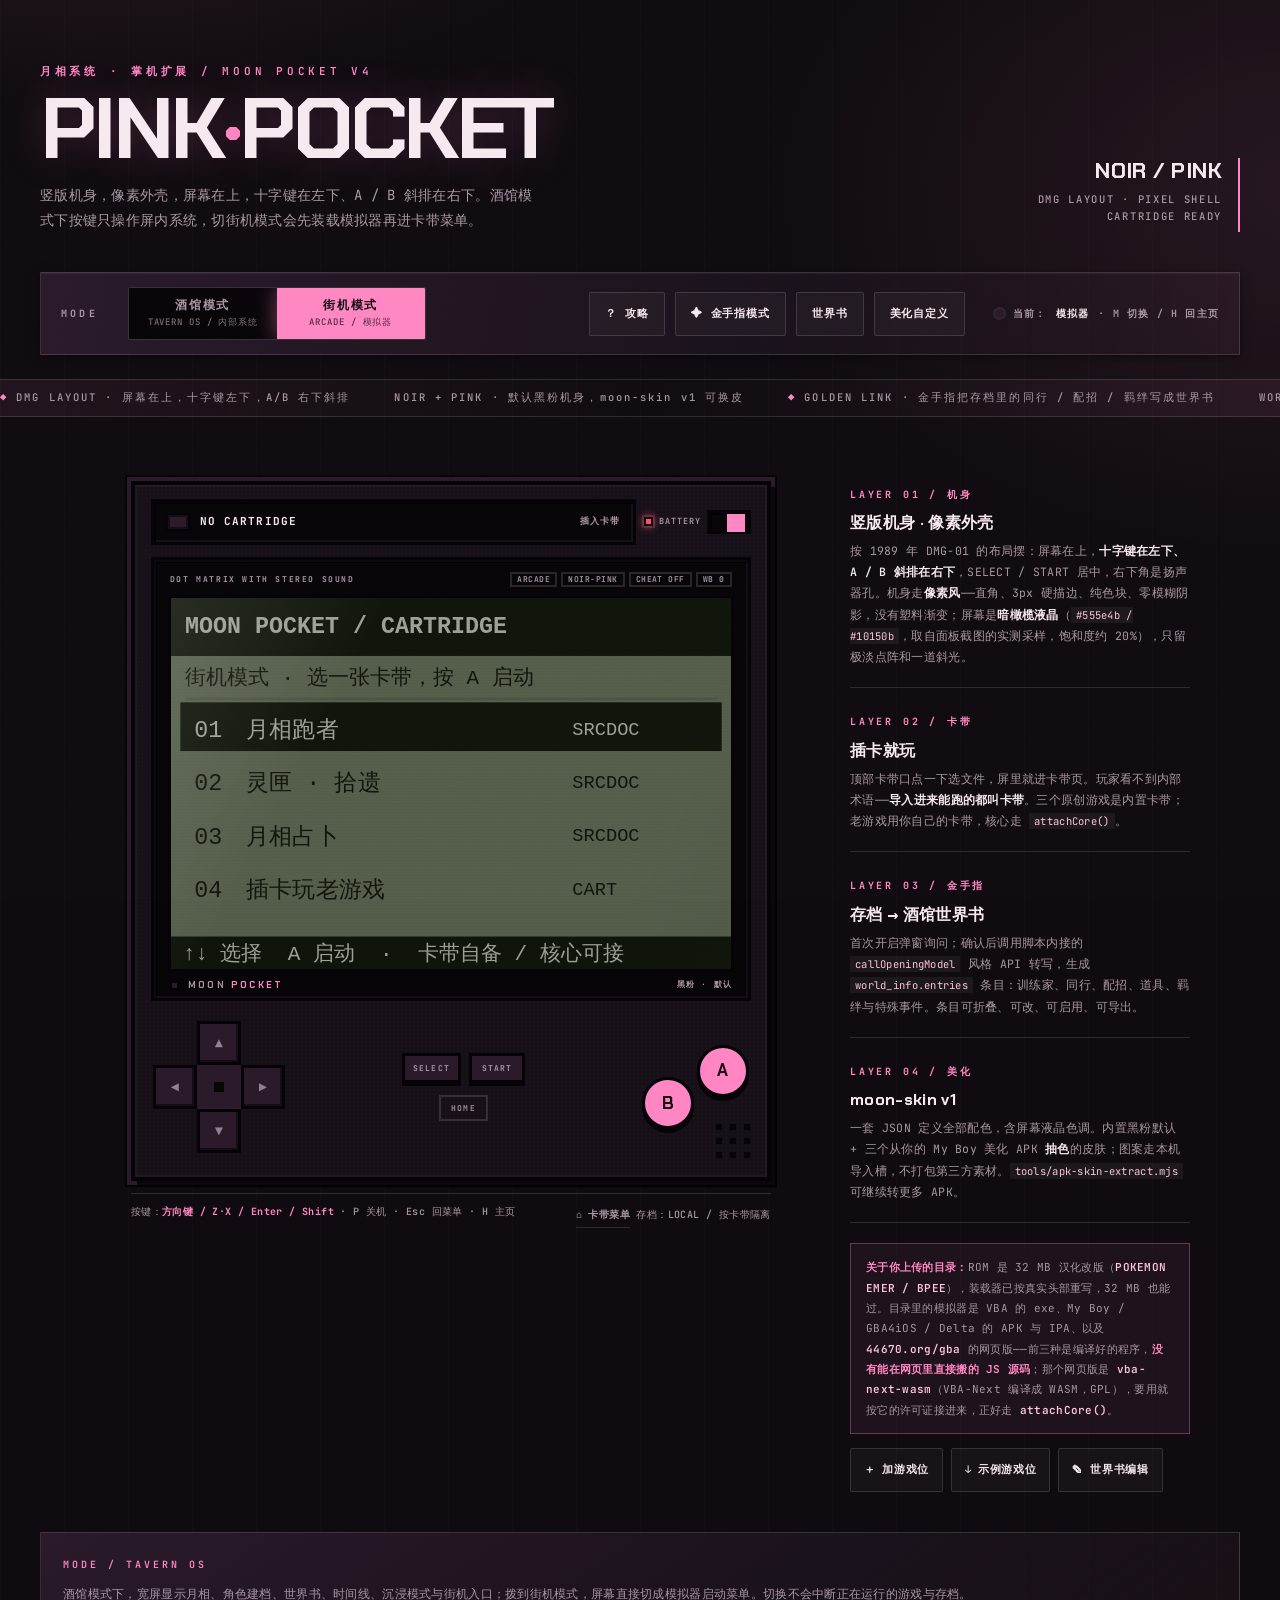
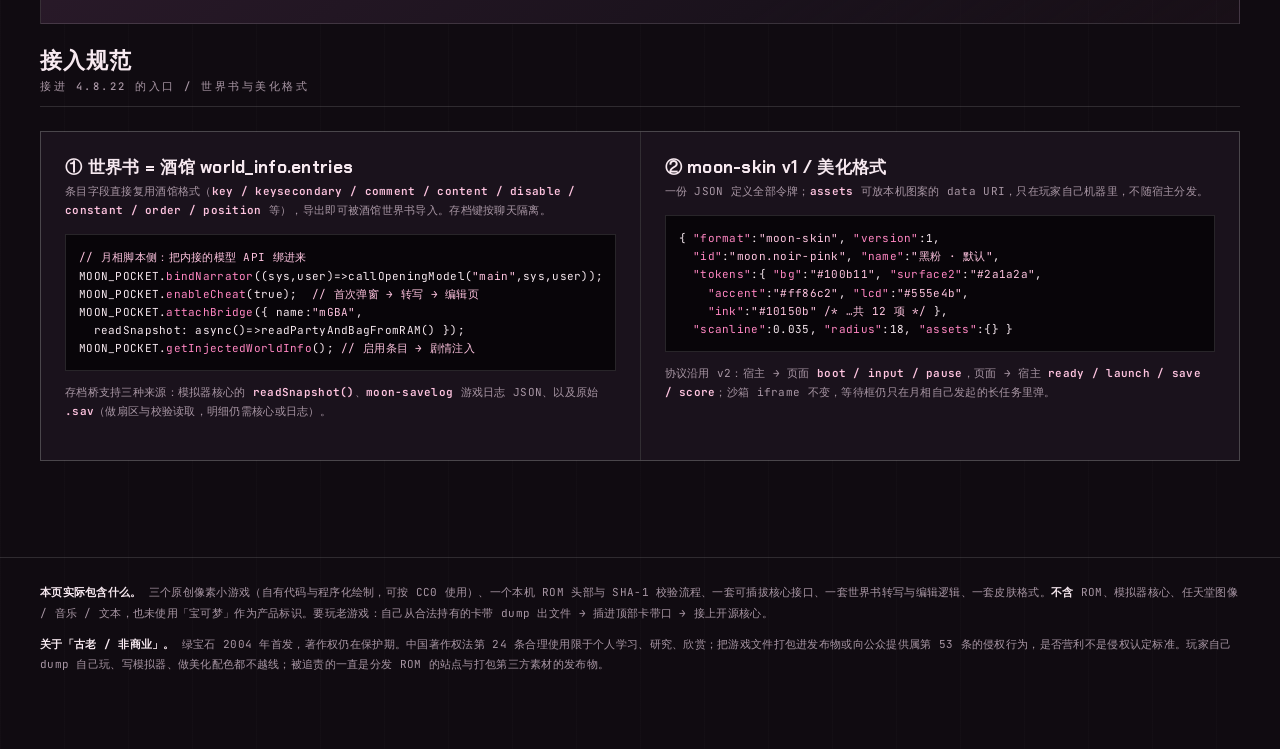
==== pocket/index.html @ 884ba3d0 "feat: v5.3.0 内置攻略——卡关急救手册 卡带机里加了一份能随手翻的攻略，玩家卡住时不用切出去搜。  - pocket/src/guide.js（新）：九段流程（八枚徽章 + 联盟）+ 两段" ====
<!doctype html>
<html lang="zh-CN">
<head>
<meta charset="utf-8">
<meta name="viewport" content="width=device-width, initial-scale=1">
<title>月相系统 · MOON POCKET / 黑粉掌机 v3</title>
<link rel="preconnect" href="https://fonts.googleapis.com">
<link rel="preconnect" href="https://fonts.gstatic.com" crossorigin>
<link href="https://fonts.googleapis.com/css2?family=Chakra+Petch:wght@500;600;700&family=JetBrains+Mono:wght@400;500;700&display=swap" rel="stylesheet">
<style>
/* ═══════════════════════════════════════════════════════════════════════
   MOON POCKET v3 · 设计令牌
   方向：复古未来 / 硬件拟物；近黑机身 + 梅紫 + 唯一粉色强调（60/30/10）
   屏内一律用真实清晰的中文实字，不再把 240px 像素画布放大当 UI
   所有颜色走 CSS 变量，皮肤引擎 applySkin() 直接覆盖这些变量
   ═══════════════════════════════════════════════════════════════════════ */
:root{
  --color-bg:#100b11; --color-surface:#1a121c; --color-surface-2:#2a1a2a;
  --color-edge:#080509; --color-text:#f7e9f0; --color-muted:#a896a4;
  --color-accent:#ff86c2; --color-accent-2:#ffc4e0;
  --color-line:rgba(255,255,255,.13);
  /* 屏幕 = 暗橄榄液晶（取自用户参考图 #555e4b / #14180f）：机身黑粉像素风，屏内用深橄榄强调 */
  --color-lcd:#555e4b; --color-lcd-ink:#10150b; --color-btn:#33202f;
  --scr-1:#4b5341; --scr-2:#1b2316; --scr-3:#10150b;
  --pad:132px; --btn-ab:52px; --btn-sys:56px;
  --font-display:"Chakra Petch","Bahnschrift","Microsoft YaHei UI",sans-serif;
  --font-mono:"JetBrains Mono","Consolas","Microsoft YaHei UI",monospace;
  --font-ui:"Microsoft YaHei UI","PingFang SC","Hiragino Sans GB","Noto Sans CJK SC",sans-serif;
  --step-0:12px; --step-1:14px; --step-2:17px; --step-3:22px;
  --step-4:30px; --step-5:44px; --step-6:68px;
  --space-1:4px; --space-2:8px; --space-3:16px; --space-4:24px;
  --space-5:40px; --space-6:64px; --space-7:96px;
  --radius-sm:3px; --radius-md:8px; --radius-lg:18px;
  --radius-device:18px;
  --shadow-1:0 2px 8px rgba(4,2,5,.5);
  --shadow-2:0 8px 28px rgba(4,2,5,.6);
  --shadow-3:0 24px 64px rgba(4,2,5,.72);
  --ease-out:cubic-bezier(0.16,1,0.3,1);
  --dur-fast:170ms; --dur-base:340ms; --dur-slow:680ms;
  --scanline:.035;
  --skin-wallpaper:none;
}
*,*::before,*::after{box-sizing:border-box}
[hidden]{display:none!important}
html{scroll-behavior:smooth}
body{
  margin:0;min-height:100vh;background:var(--color-bg);color:var(--color-text);
  font:400 var(--step-1)/1.75 var(--font-mono);letter-spacing:.02em;overflow-x:hidden;
  background-image:
    radial-gradient(70rem 44rem at 6% -14%,color-mix(in srgb,var(--color-accent) 16%,transparent),transparent 62%),
    radial-gradient(58rem 40rem at 102% 8%,color-mix(in srgb,var(--color-accent) 9%,transparent),transparent 58%),
    repeating-linear-gradient(90deg,rgba(255,255,255,.016) 0 1px,transparent 1px 64px);
}
body::after{
  content:"";position:fixed;inset:0;pointer-events:none;z-index:60;opacity:.05;
  background-image:url("data:image/svg+xml,%3Csvg xmlns='http://www.w3.org/2000/svg'%3E%3Cfilter id='n'%3E%3CfeTurbulence type='fractalNoise' baseFrequency='.82'/%3E%3C/filter%3E%3Crect width='100%25' height='100%25' filter='url(%23n)'/%3E%3C/svg%3E");
  mix-blend-mode:overlay;
}
button,input,textarea,select{font:inherit;color:inherit}
button{cursor:pointer}
button:focus-visible,a:focus-visible,input:focus-visible,textarea:focus-visible,summary:focus-visible{
  outline:2px solid var(--color-accent);outline-offset:3px}
::selection{background:var(--color-accent);color:var(--color-bg)}
code{font:600 11px/1.6 var(--font-mono);color:var(--color-accent-2)}
.reveal{opacity:0;transform:translateY(22px)}
.reveal.in{opacity:1;transform:none;transition:opacity var(--dur-base) var(--ease-out),transform var(--dur-base) var(--ease-out)}
.reveal[data-d="1"]{transition-delay:80ms}.reveal[data-d="2"]{transition-delay:160ms}
.reveal[data-d="3"]{transition-delay:240ms}.reveal[data-d="4"]{transition-delay:320ms}

/* ── 报头 ── */
.masthead{max-width:1520px;margin:0 auto;padding:var(--space-6) var(--space-5) 0;
  display:grid;grid-template-columns:minmax(0,1fr) 250px;gap:var(--space-4);align-items:end}
.eyebrow{font:600 11px/1.4 var(--font-mono);letter-spacing:.34em;color:var(--color-accent);text-transform:uppercase}
h1{margin:10px 0 0;font:700 clamp(48px,6.8vw,96px)/.92 var(--font-display);letter-spacing:-.045em;
  text-transform:uppercase;text-shadow:0 0 42px color-mix(in srgb,var(--color-accent) 22%,transparent)}
h1 em{font-style:normal;color:var(--color-accent)}
.subhead{margin:14px 0 0;max-width:62ch;color:var(--color-muted);font-size:var(--step-1)}
.mast-meta{text-align:right;padding:0 var(--space-3) 8px 0;border-right:2px solid var(--color-accent)}
.mast-meta b{display:block;font:700 var(--step-3)/1.2 var(--font-display);letter-spacing:.02em}
.mast-meta span{display:block;margin-top:6px;font:500 10.5px/1.6 var(--font-mono);letter-spacing:.16em;color:var(--color-muted)}

/* ── 模式条 ── */
.mode-bar{max-width:1520px;margin:var(--space-5) auto 0;padding:0 var(--space-5)}
.mode-inner{display:flex;align-items:center;gap:clamp(12px,2.4vw,30px);flex-wrap:wrap;padding:14px 20px;
  border:1px solid var(--color-line);
  background:linear-gradient(100deg,var(--color-surface-2),var(--color-surface) 58%,color-mix(in srgb,var(--color-accent) 5%,transparent));
  box-shadow:inset 0 1px 0 rgba(255,255,255,.055),var(--shadow-1)}
.mode-label{font:700 10px/1.3 var(--font-mono);letter-spacing:.32em;color:var(--color-muted)}
.mode-switch{position:relative;display:flex;border:1px solid rgba(255,255,255,.18);border-radius:2px;overflow:hidden;background:var(--color-edge)}
.mode-switch button{position:relative;z-index:2;min-width:148px;min-height:48px;padding:10px 18px;border:0;background:transparent;
  font:700 12px/1.3 var(--font-display);letter-spacing:.14em;color:var(--color-muted);transition:color var(--dur-base)}
.mode-switch button small{display:block;margin-top:3px;font:500 9px/1.3 var(--font-mono);letter-spacing:.1em;opacity:.72}
.mode-switch button[aria-pressed="true"]{color:var(--color-bg)}
.mode-thumb{position:absolute;z-index:1;top:0;bottom:0;left:0;width:50%;background:var(--color-accent);
  box-shadow:0 0 22px color-mix(in srgb,var(--color-accent) 45%,transparent);transition:transform var(--dur-base) var(--ease-out)}
body[data-mode="arcade"] .mode-thumb{transform:translateX(100%)}
.mode-tools{display:flex;gap:10px;align-items:center;flex-wrap:wrap;margin-left:auto}
.chip-btn{min-height:44px;padding:9px 15px;border:1px solid var(--color-line);border-radius:2px;
  background:rgba(255,255,255,.035);font:600 11px/1.3 var(--font-mono);letter-spacing:.08em;
  transition:background var(--dur-fast),border-color var(--dur-fast),transform var(--dur-fast)}
.chip-btn:hover{background:color-mix(in srgb,var(--color-accent) 14%,transparent);border-color:var(--color-accent);transform:translateY(-2px)}
.chip-btn.on{border-color:var(--color-accent);color:var(--color-accent);background:color-mix(in srgb,var(--color-accent) 12%,transparent)}
.mode-state{display:flex;align-items:center;gap:9px;font:600 10px/1.5 var(--font-mono);letter-spacing:.12em;color:var(--color-muted)}
.mode-state i{width:9px;height:9px;border-radius:50%;background:var(--color-surface-2);box-shadow:0 0 0 2px rgba(255,255,255,.08)}
body[data-cheat="on"] .mode-state i{background:var(--color-accent);box-shadow:0 0 9px var(--color-accent)}
.mode-state b{color:var(--color-text)}

.ticker{margin:var(--space-4) 0 0;transform:rotate(-.7deg);overflow:hidden;border-top:1px solid var(--color-line);border-bottom:1px solid var(--color-line);
  background:linear-gradient(90deg,color-mix(in srgb,var(--color-accent) 7%,transparent),transparent 50%,color-mix(in srgb,var(--color-accent) 7%,transparent))}
.ticker-track{display:flex;gap:44px;white-space:nowrap;padding:10px 0;width:max-content;animation:slide 38s linear infinite;
  font:500 10.5px/1.5 var(--font-mono);letter-spacing:.2em;color:var(--color-muted)}
.ticker-track i{font-style:normal;color:var(--color-accent)}
@keyframes slide{to{transform:translateX(-50%)}}

/* ── 舞台 ── */
.stage{max-width:1180px;margin:0 auto;padding:var(--space-6) var(--space-5) var(--space-5);
  display:grid;grid-template-columns:minmax(0,760px) minmax(280px,340px);justify-content:center;
  gap:clamp(24px,3vw,48px);align-items:start}
.section-head{display:flex;align-items:baseline;justify-content:space-between;gap:12px;margin-bottom:var(--space-4);
  border-bottom:1px solid var(--color-line);padding-bottom:12px}
.section-head h2{margin:0;font:700 var(--step-3)/1.2 var(--font-display);letter-spacing:.04em}
.section-head h2 small{display:block;margin-top:5px;font:500 10.5px/1.4 var(--font-mono);letter-spacing:.24em;color:var(--color-muted)}
.device-wrap{position:relative;min-width:0}
.rail{position:sticky;top:20px;min-width:0}
.rail-row{padding:0 0 20px;border-bottom:1px solid var(--color-line);margin-bottom:20px}
.rail-row:last-of-type{border-bottom:0}
.rail-row .idx{font:700 10px/1 var(--font-mono);letter-spacing:.28em;color:var(--color-accent)}
.rail-row h3{margin:8px 0 6px;font:700 16px/1.3 var(--font-display);letter-spacing:.02em}
.rail-row p{margin:0;font:400 11.5px/1.85 var(--font-mono);color:var(--color-muted)}
.rail-row p b{color:var(--color-text);font-weight:600}
.rail-row code{font:10.5px/1.6 var(--font-mono);color:var(--color-accent-2);background:rgba(255,255,255,.055);padding:1px 5px}
.rail-note{margin-top:6px;padding:13px 15px;border:1px solid color-mix(in srgb,var(--color-accent) 32%,transparent);
  background:color-mix(in srgb,var(--color-accent) 6%,transparent);font-size:11px;line-height:1.85;color:var(--color-muted)}
.rail-note b{color:var(--color-accent)}
.rail-tools{display:flex;gap:8px;flex-wrap:wrap;margin-top:14px}
.rail-tools button{min-height:44px;padding:10px 13px;border:1px solid var(--color-line);border-radius:2px;
  background:rgba(255,255,255,.035);font:600 10.5px/1.3 var(--font-mono);letter-spacing:.06em}
.rail-tools button:hover{border-color:var(--color-accent);color:var(--color-accent)}

/* ── 掌机：竖版机身 · 屏幕在上 · 十字键左下 · AB 右下（DMG-01 布局） ── */
.console{position:relative;width:100%;max-width:640px;margin:0 auto;padding:14px 16px 24px;
  border-radius:0;background-color:var(--color-surface);background-image:var(--skin-wallpaper);background-size:cover;
  border:4px solid #050308;
  box-shadow:6px 6px 0 rgba(0,0,0,.72),0 0 0 4px var(--color-surface-2),0 0 0 6px #050308,
    inset 0 0 0 2px rgba(255,255,255,.045)}
/* 像素点阵：4px 网格，只在机身空白处露出 */
.console::before{content:"";position:absolute;inset:0;pointer-events:none;opacity:.4;
  background-image:
    repeating-linear-gradient(0deg,rgba(0,0,0,.22) 0 2px,transparent 2px 4px),
    repeating-linear-gradient(90deg,rgba(0,0,0,.22) 0 2px,transparent 2px 4px)}

/* 顶部：卡带口 + 电源推钮 */
.cart-deck{position:relative;z-index:3;display:flex;align-items:center;gap:8px;margin:0 0 12px}
.cart-slot{display:flex;align-items:center;gap:10px;flex:1;min-width:0;min-height:46px;padding:8px 12px;
  border:3px solid #050308;border-radius:0;background:var(--color-edge);
  box-shadow:inset 2px 2px 0 rgba(0,0,0,.9),inset -2px -2px 0 rgba(255,255,255,.045);text-align:left}
.cart-slot:hover{outline:3px solid var(--color-accent);outline-offset:-3px}
.cart-notch{flex:none;width:24px;height:18px;border-radius:0;background:var(--color-surface-2);
  border:2px solid #050308;box-shadow:inset 0 0 0 2px rgba(0,0,0,.5)}
.cart-slot.loaded .cart-notch{background:var(--color-accent);box-shadow:none}
.cart-label{flex:1;min-width:0;font:700 11px/1.3 var(--font-mono);letter-spacing:.1em;color:var(--color-text);
  overflow:hidden;text-overflow:ellipsis;white-space:nowrap}
.cart-slot.loaded .cart-label{color:var(--color-accent)}
.cart-hint{flex:none;font:600 9px/1.3 var(--font-mono);letter-spacing:.14em;color:var(--color-muted)}
.deck-power{display:flex;align-items:center;gap:6px;flex:none;
  font:600 8.5px/1 var(--font-mono);letter-spacing:.12em;color:var(--color-muted)}
.slider{position:relative;flex:none;width:44px;height:24px;padding:0;border:3px solid #050308;border-radius:0;
  background:var(--color-edge);box-shadow:inset 2px 2px 0 rgba(0,0,0,.9)}
.slider i{position:absolute;top:1px;left:1px;width:18px;height:18px;border-radius:0;
  background:var(--color-surface-2);box-shadow:inset -2px -2px 0 rgba(0,0,0,.5);
  transition:transform 90ms steps(3,end),background 90ms steps(3,end)}
.console.is-on .slider i{transform:translateX(16px);background:var(--color-accent);box-shadow:none}

/* 屏幕框：纯色硬边，无塑料渐变 */
.bezel{position:relative;padding:12px 14px 8px;border-radius:0;background:var(--color-edge);
  border:3px solid #050308;box-shadow:inset 0 0 0 2px rgba(255,255,255,.04),inset 3px 3px 0 rgba(0,0,0,.9)}
.bezel-bar{display:flex;justify-content:space-between;align-items:center;gap:10px;margin:0 2px 8px;
  font:700 8px/1.3 var(--font-mono);letter-spacing:.2em;color:var(--color-muted);text-transform:uppercase}
.bezel-bar .chips{display:flex;gap:4px;flex-wrap:wrap;justify-content:flex-end}
.bezel-bar .chips span{border:2px solid var(--color-line);padding:1px 5px;border-radius:0;
  font:600 8px/1.2 var(--font-mono);letter-spacing:.06em;color:var(--color-muted)}
.bezel-bar .chips span.hot{border-color:var(--color-accent);color:var(--color-accent)}
.bezel-foot{display:flex;align-items:center;gap:9px;margin:8px 2px 0;
  font:700 9px/1 var(--font-display);letter-spacing:.26em;color:var(--color-muted)}
.bezel-foot .mark{flex:1;min-width:0;overflow:hidden;text-overflow:ellipsis;white-space:nowrap}
.bezel-foot .mark em{font-style:normal;color:var(--color-accent)}
.bezel-foot .tagline{font:600 8px/1.2 var(--font-mono);letter-spacing:.14em;color:var(--color-muted);white-space:nowrap;
  max-width:46%;overflow:hidden;text-overflow:ellipsis}
.led{width:9px;height:9px;border-radius:0;background:var(--color-surface-2);border:2px solid #050308;flex:none}
.console.is-on .led.pwr{background:#ff4d6d;box-shadow:0 0 8px #ff4d6d,0 0 0 2px rgba(255,255,255,.1)}
body[data-cheat="on"] .led.cheat{background:var(--color-accent-2);box-shadow:0 0 8px var(--color-accent-2)}

/* 屏幕：暗橄榄液晶（取样自用户的面板截图 #555e4b / #14180f）+ 极淡点阵，UI 仍是 DOM 实字 */
.screen{position:relative;width:100%;aspect-ratio:3/2;overflow:hidden;border-radius:0;
  background:var(--color-lcd);border:3px solid #050308;
  box-shadow:inset 0 0 0 1px rgba(255,255,255,.5),
    inset 0 0 30px color-mix(in srgb,var(--color-lcd-ink) 13%,transparent)}
/* 点阵栅格：极淡，只为液晶质感 */
.screen::before{content:"";position:absolute;inset:0;z-index:6;pointer-events:none;
  opacity:calc(var(--scanline) * .8);
  background:repeating-linear-gradient(0deg,var(--color-lcd-ink) 0 1px,transparent 1px 3px)}
/* 玻璃：一道斜光 + 边缘轻暗角 */
.screen::after{content:"";position:absolute;inset:0;z-index:7;pointer-events:none;
  background:linear-gradient(118deg,rgba(255,255,255,.10) 0%,transparent 30%,transparent 82%,rgba(42,23,38,.04) 100%),
    radial-gradient(130% 112% at 50% 46%,transparent 72%,color-mix(in srgb,var(--color-lcd-ink) 12%,transparent) 100%)}
#cart-frame{position:absolute;inset:0;width:100%;height:100%;border:0;background:var(--color-lcd);z-index:1}
.console.is-off .screen{background:var(--color-edge)}
.console.is-off .screen::before,.console.is-off .screen::after{opacity:.2}
.console.is-off .screen > *{visibility:hidden}
.off-veil{position:absolute;inset:0;z-index:9;display:none;align-items:center;justify-content:center;
  color:var(--color-accent);font:700 12px/1 var(--font-mono);letter-spacing:.34em}
.console.is-off .off-veil{display:flex;visibility:visible!important}

/* 屏内通用实字层：透明底露出液晶底色，强调色用深橄榄（机身粉不外溢到屏里） */
.screen-layer{position:absolute;inset:0;z-index:3;background:transparent;color:var(--color-lcd-ink);
  --color-accent:var(--scr-2); --color-accent-2:var(--scr-2);
  --color-line:color-mix(in srgb,var(--color-lcd-ink) 22%,transparent);
  font:400 13px/1.65 var(--font-ui);display:flex;flex-direction:column;min-width:0;
  -webkit-font-smoothing:antialiased;text-rendering:optimizeLegibility}
.screen-layer h3,.screen-layer h4{margin:0;font-family:var(--font-display);letter-spacing:.02em}
.screen-layer button{font-family:var(--font-mono)}
.screen-layer code{color:var(--color-lcd-ink);background:color-mix(in srgb,var(--color-lcd-ink) 9%,transparent);
  padding:1px 4px;font:600 11px/1.6 var(--font-mono)}
.sl-bar{display:flex;align-items:center;justify-content:space-between;gap:12px;flex:none;
  padding:10px 16px;background:var(--color-lcd-ink);color:var(--color-lcd);
  font:700 12px/1.3 var(--font-display);letter-spacing:.14em}
.sl-bar small{font:500 10px/1.3 var(--font-mono);letter-spacing:.08em;opacity:.85}
.sl-scroll{flex:1;min-height:0;overflow:auto;padding:16px}

/* 酒馆 OS：屏幕上直接显示酒馆内部系统 */
.os-grid{display:grid;grid-template-columns:repeat(3,minmax(0,1fr));gap:10px}
.os-tile{text-align:left;min-height:92px;padding:12px 13px;border:1px solid color-mix(in srgb,var(--color-lcd-ink) 26%,transparent);
  border-radius:3px;background:color-mix(in srgb,var(--color-lcd-ink) 4%,var(--color-lcd));color:var(--color-lcd-ink);
  transition:transform var(--dur-fast),background var(--dur-fast),border-color var(--dur-fast)}
.os-tile:hover{transform:translateY(-3px);border-color:var(--color-accent);
  background:color-mix(in srgb,var(--color-accent) 16%,var(--color-lcd))}
.os-tile .no{font:700 9px/1 var(--font-mono);letter-spacing:.2em;opacity:.78}
.os-tile b{display:block;margin:7px 0 4px;font:700 17px/1.2 var(--font-ui);letter-spacing:.02em}
.os-tile small{display:block;font:500 10.5px/1.5 var(--font-ui);opacity:.86}
.os-tile .stat{display:block;margin-top:6px;font:700 9.5px/1.3 var(--font-mono);letter-spacing:.08em;
  color:color-mix(in srgb,var(--color-accent) 70%,var(--color-lcd-ink))}
.os-detail{margin-top:14px;padding:12px 14px;border-left:3px solid var(--color-accent);
  background:color-mix(in srgb,var(--color-lcd-ink) 5%,var(--color-lcd));
  font:400 12px/1.8 var(--font-ui);min-height:74px}
.os-detail b{font-family:var(--font-display)}
.os-feed{margin-top:12px;display:grid;grid-template-columns:repeat(2,minmax(0,1fr));gap:9px}
.os-feed .cell{min-width:0;border:1px solid color-mix(in srgb,var(--color-lcd-ink) 22%,transparent);padding:10px 12px;
  background:color-mix(in srgb,var(--color-lcd-ink) 3%,var(--color-lcd))}
.os-feed h5{margin:0 0 7px;font:700 10px/1.4 var(--font-mono);letter-spacing:.14em;
  color:color-mix(in srgb,var(--color-accent) 68%,var(--color-lcd-ink))}
.os-feed ul{margin:0;padding:0;list-style:none}
.os-feed li{display:flex;justify-content:space-between;gap:10px;padding:4px 0;
  border-bottom:1px dashed color-mix(in srgb,var(--color-lcd-ink) 16%,transparent);
  font:500 11px/1.5 var(--font-ui)}
.os-feed li:last-child{border-bottom:0}
.os-feed li span{font:600 10px/1.5 var(--font-mono);opacity:.82;text-align:right;overflow:hidden;text-overflow:ellipsis;white-space:nowrap;max-width:52%}
.os-feed p{margin:0;font:500 11px/1.7 var(--font-ui);opacity:.88}
.os-foot{margin-top:auto;padding:9px 16px;border-top:1px solid color-mix(in srgb,var(--color-lcd-ink) 20%,transparent);
  font:500 10.5px/1.5 var(--font-mono);color:color-mix(in srgb,var(--color-lcd-ink) 72%,var(--color-lcd))}

/* 卡带页 */
.byor-layer .sl-scroll{padding:14px 16px;font-size:12px}
.byor-layer h4{font-size:15px;margin-bottom:6px}
.byor-layer p{margin:0 0 8px;font-size:11.5px;line-height:1.7}
.byor-warn{border-left:3px solid var(--color-accent);padding-left:9px;
  color:color-mix(in srgb,var(--color-lcd-ink) 85%,var(--color-lcd))}
.byor-row{display:flex;gap:8px;flex-wrap:wrap;margin:10px 0}
.byor-row button,.screen-layer .mini{min-height:36px;padding:7px 12px;border:1px solid var(--color-lcd-ink);
  background:color-mix(in srgb,var(--color-lcd-ink) 10%,var(--color-lcd));color:var(--color-lcd-ink);
  font:700 11px/1.2 var(--font-mono)}
.byor-row button:hover,.screen-layer .mini:hover{background:var(--color-lcd-ink);color:var(--color-lcd)}
.byor-row button.primary{background:var(--color-lcd-ink);color:var(--color-lcd)}
.rom-card{margin-top:8px;border:1px solid color-mix(in srgb,var(--color-lcd-ink) 35%,transparent);padding:10px 12px;background:color-mix(in srgb,var(--color-lcd-ink) 4%,var(--color-lcd))}
.rom-card dl{display:grid;grid-template-columns:96px minmax(0,1fr);gap:3px 12px;margin:0;font:500 11px/1.65 var(--font-mono)}
.rom-card dt{opacity:.82}.rom-card dd{margin:0;word-break:break-all}
.rom-card .ok{color:#1f6b4a;font-weight:700}.rom-card .bad{color:#a1362f;font-weight:700}

/* 核心画面层 */
.core-stage{z-index:4;background:#0a0f08}
/* 画布按 3:2 铺满屏幕；掌机屏本身就是 3:2，所以 240×160 是 1:1 像素映射 */
.core-stage canvas{position:absolute;inset:0;width:100%;height:100%;
  image-rendering:pixelated;image-rendering:crisp-edges;background:#0a0f08}
.emu-hud{position:absolute;left:0;right:0;top:0;z-index:3;display:flex;align-items:center;gap:6px;
  padding:4px 6px;background:linear-gradient(180deg,rgba(10,15,8,.86),rgba(10,15,8,0));
  font:600 9px/1 var(--font-mono);color:var(--color-lcd);letter-spacing:.04em}
.emu-name{flex:1;min-width:0;overflow:hidden;text-overflow:ellipsis;white-space:nowrap;
  color:var(--color-lcd);text-shadow:0 1px 0 rgba(0,0,0,.8)}
.emu-stat{opacity:.85;white-space:nowrap}
.emu-stat b{color:var(--color-accent-2)}
.emu-btn{min-height:22px;padding:3px 7px;border:2px solid rgba(247,233,240,.55);border-radius:0;
  background:rgba(10,15,8,.55);color:var(--color-lcd);font:700 8.5px/1 var(--font-mono);
  letter-spacing:.04em;white-space:nowrap}
.emu-btn:hover{border-color:var(--color-accent);color:var(--color-accent)}
.emu-tip{position:absolute;left:0;right:0;bottom:0;z-index:3;padding:4px 8px;
  background:linear-gradient(0deg,rgba(10,15,8,.82),rgba(10,15,8,0));
  font:500 9px/1.4 var(--font-ui);color:var(--color-lcd);opacity:.78;text-align:center}
.emu-veil{position:absolute;inset:0;z-index:5;display:flex;flex-direction:column;align-items:center;
  justify-content:center;gap:6px;background:rgba(10,15,8,.92);color:var(--color-lcd);
  font:700 11px/1.5 var(--font-mono);letter-spacing:.1em;text-align:center;padding:16px}
.emu-veil[hidden]{display:none}
.emu-veil span{font:500 10px/1.5 var(--font-ui);letter-spacing:0;opacity:.8;max-width:90%}
/* 绝对定位：不参与 flex 重算，避免每回合被父级尺寸变化带着重排 */
.core-stage canvas{position:absolute;inset:0;display:block;width:100%;height:100%;image-rendering:pixelated}
.core-back{position:absolute;right:8px;top:8px;z-index:5;min-height:30px;padding:5px 10px;
  border:1px solid var(--color-lcd-ink);background:var(--color-lcd);color:var(--color-lcd-ink);font:700 10px/1 var(--font-mono)}

/* 控制区：十字键（左下）· SELECT/START（中下）· A/B（右下斜排） */
.control-deck{position:relative;z-index:2;display:grid;
  grid-template-columns:auto 1fr auto;align-items:center;gap:8px;
  margin-top:16px;padding:4px 2px 0}
.dpad{position:relative;width:var(--pad);height:var(--pad);flex:none}
.dpad button{position:absolute;width:calc(var(--pad)/3);height:calc(var(--pad)/3);padding:0;
  border:3px solid #050308;border-radius:0;background:var(--color-surface-2);
  color:rgba(247,233,240,.5);font:600 13px/1 var(--font-mono);
  box-shadow:inset -2px -2px 0 rgba(0,0,0,.5);
  transition:color 90ms steps(2,end),background 90ms steps(2,end)}
.dpad button:hover{color:var(--color-accent)}
.dpad button.down{color:var(--color-accent);background:var(--color-bg);box-shadow:inset 2px 2px 0 rgba(0,0,0,.75)}
.dpad .up{left:calc(var(--pad)/3);top:0}
.dpad .left{left:0;top:calc(var(--pad)/3)}
.dpad .right{left:calc(var(--pad)/3*2);top:calc(var(--pad)/3)}
.dpad .down-k{left:calc(var(--pad)/3);top:calc(var(--pad)/3*2)}
.dpad .mid{left:calc(var(--pad)/3);top:calc(var(--pad)/3);pointer-events:none;border:0;border-radius:0;
  background:var(--color-surface-2);box-shadow:none}
.dpad .mid::after{content:"";position:absolute;inset:38%;border-radius:0;background:var(--color-edge)}

/* A 在右上、B 在左下（真机斜排），纯色 + 硬投影 */
.ab{position:relative;flex:none;width:calc(var(--btn-ab) * 2.05);height:calc(var(--btn-ab) * 1.62)}
.ab button{position:absolute;width:var(--btn-ab);height:var(--btn-ab);padding:0;border-radius:50%;
  border:3px solid #050308;background:var(--color-accent);color:#1a0a14;
  font:700 17px/1 var(--font-display);letter-spacing:.02em;
  box-shadow:0 4px 0 #050308;transition:transform 90ms steps(2,end),box-shadow 90ms steps(2,end)}
.ab button:hover{background:var(--color-accent-2)}
.ab button.down{transform:translateY(4px);box-shadow:0 0 0 #050308}
.ab .a{right:0;top:0}
.ab .b{left:0;bottom:0}

/* 中间：SELECT / START（像素方块，水平排列） */
.sys-col{display:flex;flex-direction:column;align-items:center;gap:12px;min-width:0}
.sys-btns{display:flex;gap:8px}
.sys-btns button{min-height:30px;min-width:var(--btn-sys);padding:5px 8px;border-radius:0;
  border:3px solid #050308;background:var(--color-surface-2);
  font:700 8px/1 var(--font-mono);letter-spacing:.14em;color:var(--color-muted);
  box-shadow:0 3px 0 #050308;transition:transform 90ms steps(2,end),color 90ms steps(2,end)}
.sys-btns button:hover{color:var(--color-accent)}
.sys-btns button.down{transform:translateY(3px);box-shadow:0 0 0 #050308;color:var(--color-accent)}
.home-btn{min-height:26px;padding:4px 10px;border-radius:0;border:2px solid var(--color-line);
  background:transparent;font:600 8px/1 var(--font-mono);letter-spacing:.16em;color:var(--color-muted)}
.home-btn:hover{color:var(--color-accent);border-color:var(--color-accent)}

/* 扬声器：像素方块孔 */
.speaker{position:absolute;right:16px;bottom:18px;display:grid;grid-template-columns:repeat(3,8px);gap:6px;
  pointer-events:none;opacity:.9}
.speaker i{width:8px;height:8px;border-radius:0;background:#050308;box-shadow:inset 0 0 0 1px rgba(255,255,255,.06)}

.device-caption{display:flex;justify-content:space-between;gap:12px;flex-wrap:wrap;
  max-width:640px;margin:12px auto 0;padding-top:10px;border-top:1px solid var(--color-line);
  font:500 10px/1.6 var(--font-mono);color:var(--color-muted);letter-spacing:.04em}
.device-caption b{color:var(--color-accent)}
.device-caption button{background:transparent;border:0;border-bottom:1px solid var(--color-line);padding:0 0 1px;min-height:24px;
  font:600 10px/1.6 var(--font-mono);color:var(--color-muted);letter-spacing:.04em}
.device-caption button:hover{color:var(--color-accent);border-bottom-color:var(--color-accent)}

/* 装载过程：像素进度条 */
.boot-layer{z-index:8;background:var(--color-lcd);align-items:center;justify-content:center}
.boot-box{width:80%;max-width:340px;color:var(--color-lcd-ink)}
.boot-title{font:700 11px/1 var(--font-mono);letter-spacing:.34em;margin-bottom:12px}
.boot-bar{height:14px;border:3px solid var(--color-lcd-ink);padding:2px;margin-bottom:10px}
.boot-bar i{display:block;height:100%;width:0;background:var(--color-lcd-ink);transition:width 110ms steps(4,end)}
.boot-line{font:500 11.5px/1.6 var(--font-ui);min-height:19px}
.boot-hint{margin-top:8px;font:600 10px/1.4 var(--font-mono);letter-spacing:.12em}

/* 屏内焦点（酒馆模式下按键只操作屏内） */
.os-tile.sel{outline:3px solid var(--scr-2);outline-offset:1px;background:color-mix(in srgb,var(--scr-2) 10%,var(--color-lcd))}
.os-hint{flex:none;align-self:flex-end;margin:0 14px 6px;padding:2px 8px;border:2px solid var(--color-lcd-ink);
  font:700 9px/1.4 var(--font-mono);letter-spacing:.1em;color:var(--color-lcd-ink);
  pointer-events:none}

/* 酒馆模式说明条 */
.tavern-view{max-width:1520px;margin:0 auto;padding:0 var(--space-5) var(--space-4)}
.tavern-panel{padding:18px 22px;border:1px solid var(--color-line);
  background:linear-gradient(145deg,var(--color-surface-2),var(--color-surface) 62%,color-mix(in srgb,var(--color-accent) 4%,transparent))}
.tavern-panel .tag{font:600 10px/1.4 var(--font-mono);letter-spacing:.3em;color:var(--color-accent)}
.tavern-panel p{margin:8px 0 0;color:var(--color-muted);font-size:11.5px;line-height:1.85}

/* ── 规范区 ── */
.spec{max-width:1520px;margin:0 auto;padding:0 var(--space-5) var(--space-7)}
.spec-grid{display:grid;grid-template-columns:1fr 1fr;gap:1px;background:var(--color-line);border:1px solid var(--color-line)}
.spec-cell{background:var(--color-surface);padding:var(--space-4);min-width:0}
.spec-cell h3{margin:0 0 4px;font:700 var(--step-2)/1.3 var(--font-display)}
.spec-cell p{margin:0 0 14px;font-size:11px;line-height:1.75;color:var(--color-muted)}
pre{margin:0;padding:13px;max-width:100%;background:var(--color-edge);border:1px solid var(--color-line);overflow:auto;
  font:11px/1.65 var(--font-mono);color:var(--color-text);max-height:250px}
pre .k{color:var(--color-accent)}pre .s{color:var(--color-accent-2)}
.msg-list{display:flex;flex-direction:column}
.msg-row{display:grid;grid-template-columns:112px 1fr;gap:12px;padding:8px 0;border-bottom:1px solid var(--color-line);font-size:11px;line-height:1.6}
.msg-row code{color:var(--color-accent)}
.msg-row span{color:var(--color-muted)}
.legal{max-width:1520px;margin:0 auto;padding:var(--space-4) var(--space-5) var(--space-6);border-top:1px solid var(--color-line);
  font-size:11px;line-height:1.9;color:var(--color-muted)}
.legal b{color:var(--color-text)}.legal p{margin:0 0 10px}

/* ── 弹层：金手指首次询问 ── */
.overlay{position:fixed;inset:0;z-index:90;display:flex;align-items:center;justify-content:center;padding:20px;
  background:rgba(6,3,8,.76);backdrop-filter:blur(6px)}
.overlay[hidden]{display:none}
.dialog{width:min(100%,560px);max-height:90vh;overflow:auto;padding:26px 28px;
  background:var(--color-surface);border:1px solid var(--color-accent);box-shadow:var(--shadow-3)}
.dialog .tag{font:600 10px/1.4 var(--font-mono);letter-spacing:.3em;color:var(--color-accent)}
.dialog h2{margin:12px 0 10px;font:700 27px/1.2 var(--font-display);letter-spacing:.01em}
.dialog p{margin:0 0 12px;font:400 12.5px/1.9 var(--font-ui);color:var(--color-muted)}
.dialog .src{padding:10px 12px;border-left:3px solid var(--color-accent);background:color-mix(in srgb,var(--color-accent) 8%,transparent);
  font:600 11px/1.7 var(--font-mono);color:var(--color-text);margin-bottom:18px}
.dialog .row{display:flex;gap:10px;flex-wrap:wrap}
.dialog .row button{min-height:46px;padding:11px 18px;border:1px solid var(--color-line);background:rgba(255,255,255,.04);
  font:700 12px/1.3 var(--font-mono);letter-spacing:.06em}
.dialog .row button.primary{background:var(--color-accent);border-color:var(--color-accent);color:var(--color-bg)}
.dialog .row button:hover{filter:brightness(1.12)}
.dialog small{display:block;margin-top:16px;font:500 10.5px/1.7 var(--font-mono);color:var(--color-muted)}

/* ── 世界书编辑页（复用酒馆 world_info.entries 的字段与折叠交互） ── */
.wb-panel{width:min(100%,1080px);height:min(90vh,860px);display:flex;flex-direction:column;
  background:var(--color-surface);border:1px solid var(--color-accent);box-shadow:var(--shadow-3)}
.wb-head{display:flex;align-items:center;justify-content:space-between;gap:16px;flex-wrap:wrap;
  padding:16px 20px;border-bottom:1px solid var(--color-line)}
.wb-head .tag{font:600 10px/1.4 var(--font-mono);letter-spacing:.3em;color:var(--color-accent)}
.wb-head h2{margin:6px 0 0;font:700 22px/1.2 var(--font-display)}
.wb-actions{display:flex;gap:8px;flex-wrap:wrap}
.wb-actions button{min-height:40px;padding:8px 13px;border:1px solid var(--color-line);background:rgba(255,255,255,.04);
  font:600 11px/1.3 var(--font-mono)}
.wb-actions button:hover{border-color:var(--color-accent)}
.wb-actions button.primary{background:var(--color-accent);border-color:var(--color-accent);color:var(--color-bg)}
.wb-meta{padding:9px 20px;border-bottom:1px solid var(--color-line);
  font:500 10.5px/1.7 var(--font-mono);color:var(--color-muted)}
.wb-meta b{color:var(--color-accent-2)}
.wb-body{display:grid;grid-template-columns:minmax(0,1.35fr) minmax(220px,.65fr);gap:0;flex:1;min-height:0}
.wb-list{overflow:auto;padding:14px 16px;min-width:0}
.wb-entry{border:1px solid var(--color-line);margin-bottom:10px;background:var(--color-surface-2)}
.wb-entry[open]{border-color:color-mix(in srgb,var(--color-accent) 45%,var(--color-line))}
.wb-entry > summary{display:flex;align-items:center;gap:10px;padding:11px 13px;cursor:pointer;list-style:none;min-height:44px}
.wb-entry > summary::-webkit-details-marker{display:none}
.wb-entry > summary::before{content:"▸";color:var(--color-accent);font:700 13px/1 var(--font-mono);flex:none}
.wb-entry[open] > summary::before{content:"▾"}
.wb-entry .uidx{font:700 10px/1 var(--font-mono);letter-spacing:.14em;color:var(--color-muted);flex:none}
.wb-entry .ttl{flex:1;min-width:0;font:700 12.5px/1.4 var(--font-ui);overflow:hidden;text-overflow:ellipsis;white-space:nowrap}
.wb-entry .pill{flex:none;padding:3px 8px;border:1px solid var(--color-line);border-radius:12px;
  font:600 9px/1.3 var(--font-mono);letter-spacing:.08em;color:var(--color-muted)}
.wb-entry .pill.on{border-color:var(--color-accent);color:var(--color-accent)}
.wb-fields{padding:12px 14px 16px;border-top:1px solid var(--color-line);display:grid;
  grid-template-columns:repeat(2,minmax(0,1fr));gap:10px 12px}
.wb-fields label{display:flex;flex-direction:column;gap:4px;font:600 10px/1.4 var(--font-mono);color:var(--color-muted);min-width:0}
.wb-fields label.wide{grid-column:1/-1}
.wb-fields input,.wb-fields textarea{width:100%;padding:8px 10px;border:1px solid var(--color-line);border-radius:2px;
  background:var(--color-bg);color:var(--color-text);font:400 12px/1.7 var(--font-ui);resize:vertical}
.wb-fields textarea{min-height:104px}
.wb-fields .checks{display:flex;gap:16px;align-items:center;flex-wrap:wrap;grid-column:1/-1;
  font:600 10.5px/1.4 var(--font-mono);color:var(--color-muted)}
.wb-fields .checks label{flex-direction:row;align-items:center;gap:6px}
.wb-fields .checks input{width:auto;accent-color:var(--color-accent)}
.wb-fields .del{grid-column:1/-1;justify-self:start;min-height:36px;padding:6px 11px;
  border:1px solid rgba(255,120,120,.45);background:transparent;color:#ff9b9b;font:600 10.5px/1.3 var(--font-mono)}
.wb-preview{border-left:1px solid var(--color-line);padding:16px;overflow:auto;min-width:0;background:var(--color-bg)}
.wb-preview h3{margin:0 0 6px;font:700 14px/1.3 var(--font-display)}
.wb-preview p{margin:0 0 12px;font:400 11px/1.8 var(--font-ui);color:var(--color-muted)}
.wb-preview pre{max-height:none;white-space:pre-wrap;word-break:break-word;font:400 11.5px/1.75 var(--font-ui);color:var(--color-text)}
.wb-foot{display:flex;align-items:center;justify-content:space-between;gap:14px;flex-wrap:wrap;
  padding:11px 20px;border-top:1px solid var(--color-line);font:500 10.5px/1.6 var(--font-mono);color:var(--color-muted)}
.wb-foot label{display:flex;align-items:center;gap:7px}.wb-foot input{accent-color:var(--color-accent)}


/* ── 美化抽屉 ── */
.skin-drawer{position:fixed;right:0;top:0;bottom:0;z-index:95;width:min(100%,400px);overflow:auto;
  background:var(--color-surface);border-left:1px solid var(--color-accent);box-shadow:var(--shadow-3);padding:22px}
.skin-drawer[hidden]{display:none}
.skin-head{display:flex;align-items:flex-start;justify-content:space-between;gap:12px;border-bottom:1px solid var(--color-line);padding-bottom:14px}
.skin-head h2{margin:6px 0 0;font:700 22px/1.2 var(--font-display)}
.skin-head button{min-height:40px;min-width:40px;border:1px solid var(--color-line);background:transparent;font:700 16px/1 var(--font-mono)}
.skin-sec{margin-top:20px}
.skin-sec h3{margin:0 0 10px;font:700 12px/1.3 var(--font-mono);letter-spacing:.18em;color:var(--color-accent)}
.skin-preset{display:flex;align-items:center;gap:11px;width:100%;min-height:58px;padding:9px 11px;margin-bottom:8px;
  border:1px solid var(--color-line);background:rgba(255,255,255,.03);text-align:left}
.skin-preset:hover,.skin-preset.active{border-color:var(--color-accent)}
.skin-preset .sw{display:flex;flex:none;border-radius:2px;overflow:hidden;width:52px;height:32px;border:1px solid var(--color-line)}
.skin-preset .sw i{flex:1;display:block}
.skin-preset b{display:block;font:700 12px/1.4 var(--font-ui)}
.skin-preset small{display:block;font:500 10px/1.4 var(--font-mono);color:var(--color-muted)}
.skin-row{display:flex;gap:8px;flex-wrap:wrap;margin-top:10px}
.skin-row button{min-height:42px;padding:9px 12px;border:1px solid var(--color-line);background:rgba(255,255,255,.03);
  font:600 10.5px/1.3 var(--font-mono)}
.skin-row button:hover{border-color:var(--color-accent)}
.skin-row label{display:flex;align-items:center;gap:8px;font:500 10.5px/1.4 var(--font-mono);color:var(--color-muted)}
.skin-row input[type="range"]{accent-color:var(--color-accent);width:150px}
.skin-note{margin-top:9px;font:400 11px/1.8 var(--font-ui);color:var(--color-muted)}
.skin-drawer pre{max-height:190px;font-size:10px}

.toast{position:fixed;right:24px;bottom:24px;z-index:110;max-width:380px;padding:13px 17px;
  background:var(--color-surface-2);border:1px solid var(--color-accent);border-left:4px solid var(--color-accent);
  box-shadow:var(--shadow-3);font:600 11.5px/1.6 var(--font-mono);opacity:0;transform:translateY(14px);pointer-events:none;
  transition:opacity var(--dur-base),transform var(--dur-base)}
.toast.show{opacity:1;transform:none}
.toast.warn{border-color:#ff9b9b;border-left-color:#ff9b9b}

@media (max-width:1080px){
  .stage{grid-template-columns:1fr}
  .rail{position:static;order:2;display:grid;grid-template-columns:repeat(2,minmax(0,1fr));gap:18px}
  .rail-note,.rail-tools{grid-column:1/-1}
  .spec-grid{grid-template-columns:1fr}
  .wb-body{grid-template-columns:1fr}
  .wb-preview{border-left:0;border-top:1px solid var(--color-line);max-height:230px}
}
@media (max-width:900px){
  :root{--pad:118px;--btn-ab:52px;--btn-sys:50px}
}
@media (max-width:720px){
  :root{--pad:104px;--btn-ab:46px;--btn-sys:44px}
  .masthead{grid-template-columns:1fr;padding:var(--space-5) var(--space-4) 0}
  .mast-meta{text-align:left;border-right:0;border-left:2px solid var(--color-accent);padding:0 0 0 var(--space-3);margin-top:var(--space-4)}
  h1{font-size:clamp(42px,12vw,64px)}
  .mode-bar,.stage,.spec,.legal,.tavern-view{padding-left:var(--space-4);padding-right:var(--space-4)}
  .mode-inner{gap:10px;padding:12px}.mode-switch{width:100%}.mode-switch button{min-width:0;flex:1;padding:9px 8px;font-size:10.5px}
  .mode-tools{width:100%;margin-left:0}.mode-state{width:100%}
  .rail{grid-template-columns:1fr}
  .console{padding:10px 12px 22px;max-width:100%;border-radius:14px 14px 36px 14px}
  .cart-slot{padding:6px 9px;gap:8px}.cart-hint{display:none}
  .bezel{padding:8px 8px 7px}
  .bezel-bar{font-size:7.5px;letter-spacing:.1em}.bezel-bar .chips span{font-size:7px;padding:2px 4px}
  .bezel-bar .chips span:nth-child(n+3){display:none}
  .bezel-foot{font-size:8px;letter-spacing:.16em}.bezel-foot .tagline{display:none}
  .screen{border-width:3px}
  .sl-bar{padding:7px 10px;font-size:10px}.sl-bar small{display:none}.sl-scroll{padding:10px}
  .os-grid{grid-template-columns:repeat(2,minmax(0,1fr));gap:7px}
  .os-tile{min-height:76px;padding:8px 9px}.os-tile b{font-size:14px;margin:4px 0 2px}.os-tile small{font-size:9px}
  .os-foot{padding:6px 10px;font-size:9px}
  .control-deck{gap:6px;margin-top:12px}
  .speaker{right:10px;bottom:14px;grid-template-columns:repeat(3,7px);gap:5px}
  .speaker i{width:7px;height:7px}
  .sys-btns{gap:7px}.sys-btns button{padding:4px 7px;font-size:7px}
  .device-caption{font-size:9px;max-width:100%}
  .wb-head,.wb-meta,.wb-foot{padding-left:12px;padding-right:12px}
  .wb-fields{grid-template-columns:1fr}
  .msg-row{grid-template-columns:88px 1fr}
  .dialog{padding:20px 18px}
}
@media (prefers-reduced-motion:reduce){
  *,*::before,*::after{animation-duration:.01ms!important;animation-iteration-count:1!important;
    transition-duration:.01ms!important;scroll-behavior:auto!important}
  .reveal{opacity:1;transform:none}
}

/* ── 嵌入模式（作为酒馆面板的一屏时）：只留掌机本体，去掉整页营销版面 ── */
body.is-embed{background:#0d0910}
body.is-embed .masthead,body.is-embed .ticker,body.is-embed .tavern-view,
body.is-embed .spec,body.is-embed .legal,body.is-embed .rail,
body.is-embed .device-caption,body.is-embed .toast{display:none!important}
/* 面板顶部已经有「系统面板 / 街机小游戏 / 卡带机」三个页签，
   掌机里再放一套模式拨杆就是两套切换语义，embed 时收起来 */
body.is-embed .mode-bar{display:none!important}
/* embed 时由面板负责外框，掌机自己不做整页滚动，避免手机上要滚两次 */
body.is-embed{overflow:hidden;height:auto}
body.is-embed .stage{padding:8px 8px 4px}
body.is-embed .stage{display:block;max-width:none;padding:10px 10px 6px;gap:0}
body.is-embed .device-wrap{max-width:none}
body.is-embed .console{max-width:none;margin:0}
/* ═══ 金手指台 / GOLDEN LINK ═══════════════════════════════════════════
   一块屏内抽屉：上半是一键宏（替你按键），下半是代码金手指（交给核心）。
   配色跟掌机其他层一致：近黑底 + 发丝边 + 一点铜。 */
.cheat-stage{display:flex;flex-direction:column;background:color-mix(in srgb,var(--color-lcd-ink) 6%,var(--color-lcd))}
.gt-bar{display:flex;align-items:center;justify-content:space-between;gap:8px;padding:8px 10px;
  border-bottom:1px solid color-mix(in srgb,var(--color-lcd-ink) 22%,transparent);
  font:700 11px/1 var(--font-mono);letter-spacing:.14em;text-transform:uppercase}
.gt-bar .mini{min-height:26px;padding:3px 9px;font-size:10px}
.gt-scroll{flex:1;min-height:0;overflow:auto;padding:10px 12px 16px}
.gt-scroll h4{margin:12px 0 6px;font:700 11px/1 var(--font-mono);letter-spacing:.16em;text-transform:uppercase;
  color:color-mix(in srgb,var(--color-lcd-ink) 72%,transparent)}
.gt-scroll h4:first-child{margin-top:2px}
.gt-note{margin:0 0 8px;font-size:10.5px;line-height:1.65;color:color-mix(in srgb,var(--color-lcd-ink) 74%,transparent)}
.gt-note b{color:var(--color-lcd-ink)}
.gt-note.ok b{color:#8fd694}
.gt-note.bad b{color:#e2857f}
.gt-grid{display:grid;grid-template-columns:1fr 1fr;gap:6px}
.gt-grid button{min-height:34px;padding:6px 8px;font-size:11px;text-align:left;
  border:1px solid color-mix(in srgb,var(--color-lcd-ink) 30%,transparent);background:transparent;color:var(--color-lcd-ink);cursor:pointer}
.gt-grid button:hover,.gt-grid button.on{background:var(--color-lcd-ink);color:var(--color-lcd)}
.gt-grid button small{display:block;font-size:9px;opacity:.62;margin-top:2px}
#gt-code{width:100%;min-height:64px;resize:vertical;box-sizing:border-box;padding:7px 8px;
  font:11px/1.6 var(--font-mono);color:var(--color-lcd-ink);
  background:color-mix(in srgb,var(--color-lcd-ink) 8%,transparent);
  border:1px solid color-mix(in srgb,var(--color-lcd-ink) 26%,transparent)}
.gt-row{display:flex;gap:6px;margin-top:6px}
.gt-row button{flex:1;min-height:32px;font-size:11px;border:1px solid color-mix(in srgb,var(--color-lcd-ink) 30%,transparent);
  background:transparent;color:var(--color-lcd-ink);cursor:pointer}
.gt-row button:hover{background:var(--color-lcd-ink);color:var(--color-lcd)}
.gt-list{list-style:none;margin:8px 0 0;padding:0}
.gt-list li{display:flex;align-items:center;gap:6px;padding:5px 0;font:11px/1.4 var(--font-mono);
  border-bottom:1px solid color-mix(in srgb,var(--color-lcd-ink) 12%,transparent)}
.gt-list li code{flex:1;min-width:0;overflow:hidden;text-overflow:ellipsis;white-space:nowrap}
.gt-list li button{min-height:24px;padding:1px 7px;font-size:10px;border:1px solid color-mix(in srgb,var(--color-lcd-ink) 30%,transparent);
  background:transparent;color:var(--color-lcd-ink);cursor:pointer}
.gt-list li .bad{opacity:.55;text-decoration:line-through}

/* ═══ 攻略抽屉 / WALKTHROUGH ══════════════════════════════════════════════
   一块能读的纸：比屏内那层大得多，所以字号敢放到 12.5px。
   底色不另起一套，压在 --color-surface 上抬 2% 明度分层——暗色靠分层，不靠黑框。 */
.guide-drawer{position:fixed;right:0;top:0;bottom:0;z-index:96;display:flex;flex-direction:column;
  width:min(100%,470px);background:var(--color-surface);border-left:1px solid var(--color-accent);
  box-shadow:var(--shadow-3)}
.guide-drawer[hidden]{display:none}
.guide-head{display:flex;align-items:flex-start;justify-content:space-between;gap:12px;
  padding:20px 22px 12px;border-bottom:1px solid var(--color-line)}
.guide-head .tag{font:600 10px/1.4 var(--font-mono);letter-spacing:.3em;color:var(--color-accent)}
.guide-head h2{margin:8px 0 0;font:700 21px/1.25 var(--font-display);letter-spacing:.02em}
.guide-head button{min-height:40px;min-width:40px;border:1px solid var(--color-line);
  background:transparent;color:var(--color-text);font:700 16px/1 var(--font-mono);cursor:pointer}
.guide-head button:hover{border-color:var(--color-accent);color:var(--color-accent)}
.guide-lead{margin:0;padding:12px 22px 0;font:400 11.5px/1.8 var(--font-ui);
  color:var(--color-muted);text-wrap:pretty}

/* 进度条：一行 chip，多了就换行——横着滚会把最后两个藏起来，反而找不到 */
.guide-tabs{display:flex;flex-wrap:wrap;gap:5px;padding:12px 22px 10px}
.guide-tabs button{min-height:26px;padding:4px 9px;border:1px solid var(--color-line);
  background:transparent;color:var(--color-muted);font:600 10.5px/1 var(--font-mono);
  letter-spacing:.06em;cursor:pointer;transition:color .12s,border-color .12s,background .12s}
.guide-tabs button:hover{color:var(--color-text);border-color:var(--color-accent-2)}
.guide-tabs button.on{background:var(--color-accent);border-color:var(--color-accent);color:var(--color-bg)}

.guide-search{display:flex;align-items:center;gap:7px;margin:0 22px 10px;padding:0 9px;
  border:1px solid var(--color-line);background:color-mix(in srgb,var(--color-text) 4%,transparent);
  transition:border-color .16s,box-shadow .16s}
/* 放大镜用画的，不用字符：等宽字体里没有 ⌕ 这类字形，落到系统字体上会变成怪符号 */
.guide-search .mag{position:relative;flex:none;width:10px;height:10px;border:1.5px solid var(--color-muted);border-radius:50%}
.guide-search .mag::after{content:"";position:absolute;right:-3px;bottom:-2px;width:5px;height:1.5px;
  background:var(--color-muted);transform:rotate(45deg)}
.guide-search input{flex:1;min-width:0;height:32px;border:0;background:transparent;outline:0;
  color:var(--color-text);font:400 11.5px/1 var(--font-ui)}
.guide-search input::placeholder{color:color-mix(in srgb,var(--color-muted) 80%,transparent)}
/* 聚焦不描边，改双环阴影（加深），避免焦点跳一下把布局顶开 */
.guide-search:focus-within{border-color:transparent;
  box-shadow:0 0 0 1px color-mix(in srgb,var(--color-accent) 62%,transparent),
             0 0 0 3px color-mix(in srgb,var(--color-accent) 20%,transparent)}

.guide-body{flex:1;min-height:0;overflow:auto;padding:4px 22px 20px;overscroll-behavior:contain}
.gd-entry h3{margin:6px 0 5px;font:700 16px/1.35 var(--font-display);letter-spacing:.01em}
.gd-lv{margin:0 0 9px;font:600 10px/1.5 var(--font-mono);letter-spacing:.08em;
  color:var(--color-accent-2);font-variant-numeric:tabular-nums}
.gd-goal{margin:0 0 14px;padding:9px 11px;border-left:2px solid var(--color-accent);
  background:color-mix(in srgb,var(--color-accent) 7%,transparent);
  font:400 12px/1.75 var(--font-ui);color:var(--color-text);text-wrap:pretty}
.gd-block{margin:0 0 15px}
.gd-block h4{margin:0 0 6px;font:700 10.5px/1 var(--font-mono);letter-spacing:.2em;
  color:var(--color-accent);text-transform:uppercase}
.gd-block ul{margin:0;padding:0;list-style:none}
.gd-block li{position:relative;margin:0 0 7px;padding-left:13px;
  font:400 12px/1.78 var(--font-ui);color:color-mix(in srgb,var(--color-text) 88%,var(--color-muted));
  text-wrap:pretty}
.gd-block li::before{content:"";position:absolute;left:2px;top:.72em;width:4px;height:4px;
  background:var(--color-accent);opacity:.72}
.gd-hint{margin:8px 0 10px;font:500 11px/1.6 var(--font-ui);color:var(--color-muted)}
.gd-hit{display:block;width:100%;margin:0 0 7px;padding:9px 11px;text-align:left;
  border:1px solid var(--color-line);background:transparent;cursor:pointer}
.gd-hit:hover{border-color:var(--color-accent);background:color-mix(in srgb,var(--color-accent) 6%,transparent)}
.gd-hit b{display:block;font:700 12px/1.5 var(--font-ui);color:var(--color-text)}
.gd-hit span{display:block;margin-top:3px;font:400 11px/1.65 var(--font-ui);
  color:var(--color-muted);text-wrap:pretty}
.guide-foot{padding:9px 22px;border-top:1px solid var(--color-line);
  font:500 10px/1.5 var(--font-mono);letter-spacing:.06em;color:color-mix(in srgb,var(--color-muted) 86%,transparent)}

@media (max-width:520px){
  .guide-drawer{width:100%}
  .guide-head{padding:16px 16px 10px}
  .guide-lead,.guide-tabs,.guide-body,.guide-foot{padding-left:16px;padding-right:16px}
  .guide-search{margin-left:16px;margin-right:16px}
}
</style>
</head>
<body data-mode="arcade" data-cheat="off">

<header class="masthead reveal" data-d="0">
  <div>
    <div class="eyebrow">月相系统 · 掌机扩展 / MOON POCKET v4</div>
    <h1>PINK<em>·</em>POCKET</h1>
    <p class="subhead">竖版机身，像素外壳，屏幕在上，十字键在左下、A / B 斜排在右下。酒馆模式下按键只操作屏内系统，切街机模式会先装载模拟器再进卡带菜单。</p>
  </div>
  <div class="mast-meta">
    <b>NOIR / PINK</b>
    <span>DMG LAYOUT · PIXEL SHELL<br>CARTRIDGE READY</span>
  </div>
</header>

<div class="mode-bar reveal" data-d="1">
  <div class="mode-inner">
    <span class="mode-label">MODE</span>
    <div class="mode-switch" role="group" aria-label="模式切换">
      <span class="mode-thumb" aria-hidden="true"></span>
      <button type="button" id="mode-tavern" aria-pressed="false">酒馆模式<small>TAVERN OS / 内部系统</small></button>
      <button type="button" id="mode-arcade" aria-pressed="true">街机模式<small>ARCADE / 模拟器</small></button>
    </div>
    <div class="mode-tools">
      <button type="button" class="chip-btn" id="guide-btn">？ 攻略</button>
      <button type="button" class="chip-btn" id="cheat-btn" aria-pressed="false">✦ 金手指模式</button>
      <button type="button" class="chip-btn" id="wb-btn">世界书</button>
      <button type="button" class="chip-btn" id="skin-btn">美化自定义</button>
    </div>
    <span class="mode-state"><i aria-hidden="true"></i>当前：<b id="mode-name">模拟器</b> · M 切换 / H 回主页</span>
  </div>
</div>

<div class="ticker reveal" data-d="1" aria-hidden="true"><div class="ticker-track" id="ticker"></div></div>

<main class="stage">
  <section class="device-wrap reveal" data-d="2" aria-label="月相黑粉掌机">
    <div class="console is-on" id="console">
      <!-- 顶部：卡带口（点一下插卡）+ 电源推钮 -->
      <div class="cart-deck">
        <button type="button" class="cart-slot" id="cart-slot" aria-label="卡带槽：插入一张卡带">
          <span class="cart-notch" aria-hidden="true"></span>
          <span class="cart-label" id="cart-label">NO CARTRIDGE</span>
          <span class="cart-hint" id="cart-hint">插入卡带</span>
        </button>
        <div class="deck-power">
          <span class="led pwr" id="led-pwr" aria-hidden="true"></span>
          <span>BATTERY</span>
          <button type="button" class="slider" id="power-btn" role="switch" aria-checked="true" aria-label="电源开关"><i></i></button>
        </div>
      </div>

      <div class="bezel">
        <div class="bezel-bar">
          <span>DOT MATRIX WITH STEREO SOUND</span>
          <span class="chips">
            <span id="chip-mode">ARCADE</span>
            <span id="chip-skin">NOIR / PINK</span>
            <span id="chip-cheat">CHEAT OFF</span>
            <span id="chip-wb">WB 0</span>
          </span>
        </div>
        <div class="screen" id="screen">
          <iframe id="cart-frame" title="模拟器画面" sandbox="allow-scripts"></iframe>

          <!-- 酒馆内部系统：屏内 DOM 实字，清晰不模糊 -->
          <div class="screen-layer" id="tavern-os" hidden>
            <div class="sl-bar"><span>月相系统 / TAVERN OS</span><small id="os-clock">内部系统面板 · 按 H 回到这里</small></div>
            <div class="sl-scroll">
              <div class="os-grid" id="os-grid">
                <button type="button" class="os-tile" data-os="moon"><span class="no">01 / SYSTEM</span><b>月相</b><small>时钟与阶段推进</small><span class="stat" id="os-moon">上弦月 · 运行中</span></button>
                <button type="button" class="os-tile" data-os="chars"><span class="no">02 / SYSTEM</span><b>角色与建档</b><small>人物关系 / 数值</small><span class="stat">复用酒馆建档逻辑</span></button>
                <button type="button" class="os-tile" data-os="worldbook"><span class="no">03 / SYSTEM</span><b>世界书</b><small>口袋条目 / 词条折叠</small><span class="stat" id="os-wb">0 条 · 点击编辑</span></button>
                <button type="button" class="os-tile" data-os="timeline"><span class="no">04 / SYSTEM</span><b>时间线</b><small>事件导演 / 回忆</small><span class="stat">最近：雨夜屋檐</span></button>
                <button type="button" class="os-tile" data-os="galgame"><span class="no">05 / SYSTEM</span><b>沉浸模式</b><small>剧本稿 / 电影字幕</small><span class="stat">v4.8.20 样式</span></button>
                <button type="button" class="os-tile" data-os="arcade"><span class="no">06 / SYSTEM</span><b>街机模式</b><small>模拟器 / 插卡即玩</small><span class="stat">按 A 进入卡带菜单</span></button>
              </div>
              <div class="os-detail" id="os-detail"><b>提示</b> · 这块屏就是酒馆内部系统的显示位。点上面的模块看状态，点「世界书」直接进条目编辑，点「街机模式」切进模拟器。</div>
              <div class="os-feed" id="os-feed"></div>
            </div>
            <div class="os-hint" id="os-hint">↓ 下滑看设置与状态</div>
            <div class="os-foot">HOME 回此页 · 方向键 / A 操作卡带菜单 · 金手指开启后世界书条目会写进剧情注入位</div>
          </div>

          <!-- 卡带槽：对玩家只说「插卡 → 能玩」 -->
          <div class="screen-layer byor-layer" id="byor" hidden>
            <div class="sl-bar"><span>卡带 / CARTRIDGE</span><small>本机读取 · 不上传</small></div>
            <div class="sl-scroll">
              <h4>插一张卡带进去</h4>
              <p>选一个本机的卡带文件，就在这台机器里跑。系统本身<b>不带任何游戏</b>，也不会替你去下载。</p>
              <div class="byor-row">
                <button type="button" id="rom-btn">插入卡带</button>
                <button type="button" id="demo-core-btn">装载运行核心</button>
                <button type="button" class="mini" id="home-from-byor">回卡带菜单</button>
                <input type="file" id="rom-file" accept=".gba,.agb,.bin" hidden>
              </div>
              <div class="rom-card" id="rom-card" hidden></div>
              <p id="rom-result">还没有插卡。支持 1–64 MB 的 GBA 卡带镜像，含 32 MB 汉化改版；文件只在内存里读取。</p>
              <p class="coreline">运行核心：<b id="core-state">未装载</b></p>
              <p class="byor-warn">卡带请用你自己合法持有的那份。相关名称与作品归各自权利人，本项目不分发游戏文件。</p>
            </div>
          </div>

          <!-- 真实运行层：GBA 画面 240×160（正好 3:2，与屏幕同比，不会被拉伸） -->
          <div class="screen-layer core-stage" id="core-stage" hidden>
            <canvas id="core-canvas" width="240" height="160"></canvas>
            <div class="emu-hud">
              <span class="emu-name" id="emu-name">CORE</span>
              <span class="emu-stat"><b id="emu-fps">--</b> FPS</span>
              <button type="button" class="emu-btn" id="emu-guide">攻略</button>
              <button type="button" class="emu-btn" id="emu-cheat">金手指</button>
              <button type="button" class="emu-btn" id="emu-pause">暂停</button>
              <button type="button" class="emu-btn" id="emu-save">导出存档</button>
              <button type="button" class="emu-btn" id="core-back">← 卡带</button>
            </div>
            <div class="emu-tip" id="emu-tip">方向键移动 · A 确认 · B 取消 · START 菜单</div>
            <div class="emu-veil" id="emu-veil"><b>装载核心…</b><span id="emu-veil-text">正在初始化 WASM</span></div>
          </div>

          <!-- 金手指台：一键宏 + 代码 + 体检 -->
          <div class="screen-layer cheat-stage" id="cheat-stage" hidden>
            <div class="gt-bar"><span>GOLDEN LINK / 金手指</span><button type="button" class="mini" id="gt-back">← 回游戏</button></div>
            <div class="gt-scroll">
              <h4>一键</h4>
              <p class="gt-note">点一下就替你按，不改游戏数据。改版自带的修改器在 <b>START 菜单第二项</b>（条目名是乱码，就是它）——先点「打开游戏菜单」，再按方向键下、A。</p>
              <div class="gt-grid">
                <button type="button" data-macro="menu">打开游戏菜单<small>替你按 START</small></button>
                <button type="button" data-macro="mash">连打 A<small>跳过开场与对话</small></button>
                <button type="button" data-macro="speed">加速 ×1<small>点一下换一档</small></button>
                <button type="button" data-macro="pause">暂停 / 继续<small>省电</small></button>
              </div>
              <h4>金手指代码</h4>
              <p class="gt-note" id="gt-engine">正在体检核心…</p>
              <textarea id="gt-code" spellcheck="false" placeholder="一行一条：CBA 12025BC0 03E7　/　GSA 02025BC0000F423F"></textarea>
              <div class="gt-row">
                <button type="button" id="gt-apply">交给游戏</button>
                <button type="button" class="mini" id="gt-test">再体检一次</button>
                <button type="button" class="mini" id="gt-clear">清空</button>
              </div>
              <ul class="gt-list" id="gt-list"></ul>
            </div>
          </div>

          <!-- 切换到街机模式时的装载过程 -->
          <div class="screen-layer boot-layer" id="boot" hidden>
            <div class="boot-box">
              <div class="boot-title">LOADING CORE</div>
              <div class="boot-bar"><i id="boot-fill"></i></div>
              <div class="boot-line" id="boot-line">正在装载模拟器组件…</div>
              <div class="boot-hint" id="boot-hint">MOON EMU · 0 / 4</div>
            </div>
          </div>

          <div class="screen-layer" id="screen-msg" hidden style="align-items:center;justify-content:center;text-align:center;padding:24px"></div>
          <div class="off-veil">— POWER OFF —</div>
        </div>
        <div class="bezel-foot">
          <span class="led cheat" id="led-cheat" aria-hidden="true"></span>
          <span class="mark">MOON <em>POCKET</em></span>
          <span class="tagline" id="brand-skin">NOIR / PINK</span>
        </div>
      </div>

      <div class="control-deck">
        <div class="dpad" aria-label="十字方向键">
          <button type="button" class="up" data-btn="up" aria-label="上">▲</button>
          <button type="button" class="left" data-btn="left" aria-label="左">◀</button>
          <button type="button" class="mid" tabindex="-1" aria-hidden="true"></button>
          <button type="button" class="right" data-btn="right" aria-label="右">▶</button>
          <button type="button" class="down-k" data-btn="down" aria-label="下">▼</button>
        </div>
        <div class="sys-col">
          <div class="sys-btns">
            <button type="button" data-btn="select" aria-label="SELECT 键">SELECT</button>
            <button type="button" data-btn="start" aria-label="START 键">START</button>
          </div>
          <button type="button" class="home-btn" id="home-btn" aria-label="HOME 键">HOME</button>
        </div>
        <div class="ab" aria-label="A / B 动作键">
          <button type="button" class="a" data-btn="a" aria-label="A 键">A</button>
          <button type="button" class="b" data-btn="b" aria-label="B 键">B</button>
        </div>
      </div>
      <div class="speaker" aria-hidden="true"><i></i><i></i><i></i><i></i><i></i><i></i><i></i><i></i><i></i></div>
    </div>

    <div class="device-caption">
      <span>按键：<b>方向键 / Z·X / Enter / Shift</b> · P 关机 · Esc 回菜单 · H 主页</span>
      <span><button type="button" id="menu-btn">⌂ 卡带菜单</button> <span id="save-caption">存档：LOCAL</span></span>
    </div>
  </section>

  <aside class="rail reveal" data-d="3" aria-label="机器剖面">
    <div class="rail-row">
      <span class="idx">LAYER 01 / 机身</span>
      <h3>竖版机身 · 像素外壳</h3>
      <p>按 1989 年 DMG-01 的布局摆：屏幕在上，<b>十字键在左下、A / B 斜排在右下</b>，SELECT / START 居中，右下角是扬声器孔。机身走<b>像素风</b>——直角、3px 硬描边、纯色块、零模糊阴影，没有塑料渐变；屏幕是<b>暗橄榄液晶</b>（<code>#555e4b / #10150b</code>，取自面板截图的实测采样，饱和度约 20%），只留极淡点阵和一道斜光。</p>
    </div>
    <div class="rail-row">
      <span class="idx">LAYER 02 / 卡带</span>
      <h3>插卡就玩</h3>
      <p>顶部卡带口点一下选文件，屏里就进卡带页。玩家看不到内部术语——<b>导入进来能跑的都叫卡带</b>。三个原创游戏是内置卡带；老游戏用你自己的卡带，核心走 <code>attachCore()</code>。</p>
    </div>
    <div class="rail-row">
      <span class="idx">LAYER 03 / 金手指</span>
      <h3>存档 → 酒馆世界书</h3>
      <p>首次开启弹窗询问；确认后调用脚本内接的 <code>callOpeningModel</code> 风格 API 转写，生成 <code>world_info.entries</code> 条目：训练家、同行、配招、道具、羁绊与特殊事件。条目可折叠、可改、可启用、可导出。</p>
    </div>
    <div class="rail-row">
      <span class="idx">LAYER 04 / 美化</span>
      <h3>moon-skin v1</h3>
      <p>一套 JSON 定义全部配色，含屏幕液晶色调。内置黑粉默认 + 三个从你的 My Boy 美化 APK <b>抽色</b>的皮肤；图案走本机导入槽，不打包第三方素材。<code>tools/apk-skin-extract.mjs</code> 可继续转更多 APK。</p>
    </div>
    <div class="rail-note"><b>关于你上传的目录：</b>ROM 是 32 MB 汉化改版（<code>POKEMON EMER / BPEE</code>），装载器已按真实头部重写，32 MB 也能过。目录里的模拟器是 VBA 的 exe、My Boy / GBA4iOS / Delta 的 APK 与 IPA、以及 <code>44670.org/gba</code> 的网页版——前三种是编译好的程序，<b>没有能在网页里直接搬的 JS 源码</b>；那个网页版是 <code>vba-next-wasm</code>（VBA-Next 编译成 WASM，GPL），要用就按它的许可证接进来，正好走 <code>attachCore()</code>。</div>
    <div class="rail-tools">
      <button type="button" id="import-btn">＋ 加游戏位</button>
      <button type="button" id="sample-btn">↓ 示例游戏位</button>
      <button type="button" id="wb-open-rail">✎ 世界书编辑</button>
    </div>
    <input type="file" id="cart-file" accept=".json,application/json" hidden>
  </aside>
</main>

<section class="tavern-view" id="tavern-view" aria-label="酒馆模式说明">
  <div class="tavern-panel">
    <span class="tag">MODE / TAVERN OS</span>
    <p>酒馆模式下，宽屏显示月相、角色建档、世界书、时间线、沉浸模式与街机入口；拨到街机模式，屏幕直接切成模拟器启动菜单。切换不会中断正在运行的游戏与存档。</p>
  </div>
</section>

<section class="spec reveal" data-d="4" aria-labelledby="spec-h">
  <div class="section-head"><h2 id="spec-h">接入规范 <small>接进 4.8.22 的入口 / 世界书与美化格式</small></h2></div>
  <div class="spec-grid">
    <div class="spec-cell">
      <h3>① 世界书 = 酒馆 world_info.entries</h3>
      <p>条目字段直接复用酒馆格式（<code>key / keysecondary / comment / content / disable / constant / order / position</code> 等），导出即可被酒馆世界书导入。存档键按聊天隔离。</p>
<pre><span class="s">// 月相脚本侧：把内接的模型 API 绑进来</span>
MOON_POCKET.<span class="k">bindNarrator</span>((sys,user)=&gt;callOpeningModel(<span class="s">"main"</span>,sys,user));
MOON_POCKET.<span class="k">enableCheat</span>(true);  <span class="s">// 首次弹窗 → 转写 → 编辑页</span>
MOON_POCKET.<span class="k">attachBridge</span>({ name:<span class="s">"mGBA"</span>,
  readSnapshot: async()=&gt;readPartyAndBagFromRAM() });
MOON_POCKET.<span class="k">getInjectedWorldInfo</span>(); <span class="s">// 启用条目 → 剧情注入</span></pre>
      <p style="margin-top:12px">存档桥支持三种来源：模拟器核心的 <code>readSnapshot()</code>、<code>moon-savelog</code> 游戏日志 JSON、以及原始 <code>.sav</code>（做扇区与校验读取，明细仍需核心或日志）。</p>
    </div>
    <div class="spec-cell">
      <h3>② moon-skin v1 / 美化格式</h3>
      <p>一份 JSON 定义全部令牌；<code>assets</code> 可放本机图案的 data URI，只在玩家自己机器里，不随宿主分发。</p>
<pre>{ <span class="k">"format"</span>:<span class="s">"moon-skin"</span>, <span class="k">"version"</span>:1,
  <span class="k">"id"</span>:<span class="s">"moon.noir-pink"</span>, <span class="k">"name"</span>:<span class="s">"黑粉 · 默认"</span>,
  <span class="k">"tokens"</span>:{ <span class="k">"bg"</span>:<span class="s">"#100b11"</span>, <span class="k">"surface2"</span>:<span class="s">"#2a1a2a"</span>,
    <span class="k">"accent"</span>:<span class="s">"#ff86c2"</span>, <span class="k">"lcd"</span>:<span class="s">"#555e4b"</span>,
    <span class="k">"ink"</span>:<span class="s">"#10150b"</span> <span class="s">/* …共 12 项 */</span> },
  <span class="k">"scanline"</span>:0.035, <span class="k">"radius"</span>:18, <span class="k">"assets"</span>:{} }</pre>
      <p style="margin-top:12px">协议沿用 v2：宿主 → 页面 <code>boot / input / pause</code>，页面 → 宿主 <code>ready / launch / save / score</code>；沙箱 iframe 不变，等待框仍只在月相自己发起的长任务里弹。</p>
    </div>
  </div>
</section>

<footer class="legal reveal" data-d="4">
  <p><b>本页实际包含什么。</b> 三个原创像素小游戏（自有代码与程序化绘制，可按 CC0 使用）、一个本机 ROM 头部与 SHA-1 校验流程、一套可插拔核心接口、一套世界书转写与编辑逻辑、一套皮肤格式。<b>不含</b> ROM、模拟器核心、任天堂图像 / 音乐 / 文本，也未使用「宝可梦」作为产品标识。要玩老游戏：自己从合法持有的卡带 dump 出文件 → 插进顶部卡带口 → 接上开源核心。</p>
  <p><b>关于「古老 / 非商业」。</b> 绿宝石 2004 年首发，著作权仍在保护期。中国著作权法第 24 条合理使用限于个人学习、研究、欣赏；把游戏文件打包进发布物或向公众提供属第 53 条的侵权行为，是否营利不是侵权认定标准。玩家自己 dump 自己玩、写模拟器、做美化配色都不越线；被追责的一直是分发 ROM 的站点与打包第三方素材的发布物。</p>
</footer>

<!-- 首次开启金手指：询问是否转写世界书 -->
<div class="overlay" id="cheat-overlay" hidden>
  <div class="dialog" role="dialog" aria-modal="true" aria-labelledby="cheat-title">
    <span class="tag">GOLDEN LINK / 金手指模式</span>
    <h2 id="cheat-title">把存档里的宝可梦写成世界书？</h2>
    <p>开启后，酒馆侧会通过存档桥读取训练家、同行宝可梦、等级与配招、携带道具、羁绊和特殊事件，调用脚本内接的转写 API 生成酒馆世界书条目。数据只存在本系统内部，可随时修改、停用或导出。</p>
    <div class="src" id="cheat-src">数据源：内置示例存档（原创）</div>
    <div class="row">
      <button type="button" class="primary" id="cheat-yes">是，转成世界书</button>
      <button type="button" id="cheat-no">先不用</button>
    </div>
    <small>只在第一次开启时询问。之后点顶栏「世界书」或屏内对应模块即可直接进编辑页。</small>
  </div>
</div>

<!-- 世界书编辑页 -->
<div class="overlay" id="wb-overlay" hidden>
  <section class="wb-panel" role="dialog" aria-modal="true" aria-labelledby="wb-title">
    <header class="wb-head">
      <div><span class="tag">WORLD INFO / 世界书</span><h2 id="wb-title">口袋世界书 · 条目编辑</h2></div>
      <div class="wb-actions">
        <button type="button" id="wb-rebuild">重新转写</button>
        <button type="button" id="wb-import-btn">导入</button>
        <button type="button" id="wb-export-btn">导出</button>
        <button type="button" class="primary" id="wb-save-btn">保存</button>
        <button type="button" id="wb-close" aria-label="关闭">×</button>
      </div>
      <input type="file" id="wb-file" accept=".json,application/json" hidden>
    </header>
    <div class="wb-meta">来源 <b id="wb-source">—</b> · 条目 <b id="wb-count">0</b> · 已启用 <b id="wb-enabled">0</b> · 存档键 <span id="wb-key">—</span></div>
    <div class="wb-body">
      <div class="wb-list" id="wb-list"></div>
      <aside class="wb-preview">
        <h3>剧情调用预览</h3>
        <p>启用的条目按酒馆 world_info 的注入方式进入提示词。下面是当前会送进剧情的内容。</p>
        <pre id="wb-inject">（还没有启用的条目）</pre>
      </aside>
    </div>
    <footer class="wb-foot">
      <label><input type="checkbox" id="wb-enable-all"> 全部启用</label>
      <span>点标题可收起 / 展开条目 · 关键词用逗号分隔 · 保存后剧情里即可调用</span>
    </footer>
  </section>
</div>

<!-- 美化抽屉 -->
<aside class="skin-drawer" id="skin-drawer" hidden aria-label="美化自定义">
  <div class="skin-head">
    <div><span class="tag" style="font:600 10px/1.4 var(--font-mono);letter-spacing:.3em;color:var(--color-accent)">MOON-SKIN v1</span><h2>美化自定义</h2></div>
    <button type="button" id="skin-close" aria-label="关闭">×</button>
  </div>
  <div class="skin-sec">
    <h3>内置皮肤</h3>
    <div id="skin-presets"></div>
  </div>
  <div class="skin-sec">
    <h3>导入 / 导出</h3>
    <div class="skin-row">
      <button type="button" id="skin-import-btn">导入 .moonskin.json</button>
      <button type="button" id="skin-export-btn">导出当前皮肤</button>
      <button type="button" id="skin-art-btn">导入本机图案</button>
      <button type="button" id="skin-reset">恢复黑粉默认</button>
      <input type="file" id="skin-file" accept=".json,.moonskin.json,application/json" hidden>
      <input type="file" id="skin-art-file" accept="image/png,image/jpeg,image/webp" hidden>
    </div>
    <p class="skin-note">导入只在本机读取。图案会作为 data URI 存在当前皮肤里，不上传、不随宿主分发；把你的 My Boy 美化 APK 转成皮肤文件用 <code>tools/apk-skin-extract.mjs</code>。</p>
  </div>
  <div class="skin-sec">
    <h3>屏幕扫描线</h3>
    <div class="skin-row"><label>强度 <input type="range" id="skin-scan" min="0" max="20" step="1" value="4"><span id="skin-scan-val">0.04</span></label></div>
  </div>
  <div class="skin-sec">
    <h3>当前皮肤 JSON</h3>
    <pre id="skin-json"></pre>
  </div>
</aside>

<!-- 攻略抽屉：卡关时按一下 -->
<aside class="guide-drawer" id="guide-drawer" hidden aria-label="攻略">
  <div class="guide-head">
    <div>
      <span class="tag">WALKTHROUGH / 攻略</span>
      <h2>卡关急救手册</h2>
    </div>
    <button type="button" id="guide-close" aria-label="关闭">×</button>
  </div>
  <p class="guide-lead">按徽章进度选一段。骨架按丰缘主干写，改版在这之上改了等级与道具位置，对不上就翻「卡关急救」那四条。</p>
  <div class="guide-tabs" id="guide-tabs"></div>
  <label class="guide-search">
    <i class="mag" aria-hidden="true"></i>
    <input type="search" id="guide-q" placeholder="搜：冲浪 / 徽章 / 存档 / 修改器" autocomplete="off">
  </label>
  <div class="guide-body" id="guide-body"></div>
  <div class="guide-foot" id="guide-foot">进度记在这台机器里</div>
</aside>

<div class="toast" id="toast" role="status" aria-live="polite"></div>

<script>
/* ═══════════════════════════════════════════════════════════════════════════
   MOON POCKET v3 / host
   ① 皮肤引擎  ② 游戏位  ③ 屏内导航  ④ ROM 装载  ⑤ 存档桥  ⑥ 世界书  ⑦ 对外 API
   ═══════════════════════════════════════════════════════════════════════════ */
var $ = function(s){return document.querySelector(s);};
var $$ = function(s){return Array.prototype.slice.call(document.querySelectorAll(s));};
var frame = $("#cart-frame"), consoleEl = $("#console");
var layers = { os:$("#tavern-os"), byor:$("#byor"), core:$("#core-stage"), cheat:$("#cheat-stage"), msg:$("#screen-msg"), boot:$("#boot") };
var activeId = null, powered = true, mode = "arcade", core = null, bridge = null, narrator = null;
var lastRom = null, lastSnapshot = null, frameLive = false, toastTimer = null;
var chatId = "local", wbEntries = [], cheatOn = false;
var SAVE_PREFIX = "moon-pocket:demo:", WB_PREFIX = "moon-pocket:worldbook:", FLAG_PREFIX = "moon-pocket:flag:";

function toast(text, warn){
  var t=$("#toast");t.textContent=text;t.className="toast show"+(warn?" warn":"");
  clearTimeout(toastTimer);toastTimer=setTimeout(function(){t.className="toast";},2600);
}
function esc(s){return String(s==null?"":s).replace(/[&<>"']/g,function(c){return {"&":"&amp;","<":"&lt;",">":"&gt;",'"':"&quot;","'":"&#39;"}[c];});}
/* 存储兜底：作为酒馆面板嵌入时 iframe 是 opaque origin，碰 localStorage 会抛 SecurityError。
   有真存储就用真的；没有就退到内存，并把变更推给宿主（由宿主存进聊天存档）。 */
var LS=(function(){
  var mem={}, real=null, onChange=null;
  try{ window.localStorage.setItem("__mp_probe__","1"); window.localStorage.removeItem("__mp_probe__"); real=window.localStorage; }
  catch(e){ real=null; }
  function fire(k,v){ if(onChange)try{onChange(k,v);}catch(_){} }
  return {
    isPersistent: !!real,
    onchange: function(fn){ onChange=fn; },
    seed: function(obj){ if(!real&&obj)for(var k in obj)mem[k]=String(obj[k]); },
    getItem: function(k){ return real? real.getItem(k) : (Object.prototype.hasOwnProperty.call(mem,k)?mem[k]:null); },
    setItem: function(k,v){ v=String(v); if(real)real.setItem(k,v); else mem[k]=v; fire(k,v); },
    removeItem: function(k){ if(real)real.removeItem(k); else delete mem[k]; fire(k,null); },
    dump: function(){ if(real){ var o={}; for(var i=0;i<real.length;i++){var k=real.key(i); if(k.indexOf("moon-pocket:")===0||k.indexOf("moon_pocket")===0)o[k]=real.getItem(k);} return o; } return mem; }
  };
})();
function readSave(id){try{return JSON.parse(LS.getItem(SAVE_PREFIX+id)||"{}")||{};}catch(e){return {};}}
function writeSave(id,data){try{LS.setItem(SAVE_PREFIX+id,JSON.stringify(data||{}));}catch(e){}}

/* ── ① 皮肤引擎 ───────────────────────────────────────────────────────── */
var TOKEN_MAP = { bg:"--color-bg",surface:"--color-surface",surface2:"--color-surface-2",edge:"--color-edge",
  text:"--color-text",muted:"--color-muted",accent:"--color-accent",accent2:"--color-accent-2",
  line:"--color-line",lcd:"--color-lcd",ink:"--color-lcd-ink",button:"--color-btn" };
var DEFAULT_SKIN = {
  format:"moon-skin",version:1,id:"moon.noir-pink",name:"黑粉 · 默认",author:"月相系统",license:"CC0-1.0",
  tokens:{bg:"#100b11",surface:"#1a121c",surface2:"#2a1a2a",edge:"#080509",text:"#f7e9f0",muted:"#a896a4",
    accent:"#ff86c2",accent2:"#ffc4e0",line:"rgba(255,255,255,.13)",lcd:"#555e4b",ink:"#10150b",button:"#33202f"},
  scanline:.035,radius:18,assets:{}
};
/* 屏幕沿用这块暗橄榄液晶：换机身皮肤不换屏，三套 APK 抽色皮肤都保留同一块屏 */
var BUILTIN_SKINS = [DEFAULT_SKIN,
  {format:"moon-skin",version:1,id:"apk.mimikyu-dusk",name:"谜拟Q · 暮色（配色抽取）",author:"本机 APK 抽色",license:"仅配色",
   tokens:{bg:"#0b070c",surface:"#141015",surface2:"#2a181d",edge:"#060407",text:"#f7e9f0",muted:"#948a90",
     accent:"#cb979e",accent2:"#e0b9bf",line:"rgba(255,255,255,.13)",lcd:"#555e4b",ink:"#10150b",button:"#2d1a1f"},
   scanline:.045,radius:18,assets:{}},
  {format:"moon-skin",version:1,id:"apk.pika-pop",name:"皮卡丘 · 浅粉（配色抽取）",author:"本机 APK 抽色",license:"仅配色",
   tokens:{bg:"#0b080d",surface:"#141016",surface2:"#2d1e26",edge:"#060408",text:"#f7e9f0",muted:"#9b9095",
     accent:"#f8bbbb",accent2:"#ffd9d9",line:"rgba(255,255,255,.13)",lcd:"#555e4b",ink:"#10150b",button:"#33222c"},
   scanline:.045,radius:18,assets:{}},
  {format:"moon-skin",version:1,id:"apk.scizor-ink",name:"巨钳螳螂 · 绯墨（配色抽取）",author:"本机 APK 抽色",license:"仅配色",
   tokens:{bg:"#0b070c",surface:"#140f15",surface2:"#2e1419",edge:"#060407",text:"#f7e9f0",muted:"#95898e",
     accent:"#fb8493",accent2:"#ffb9c1",line:"rgba(255,255,255,.13)",lcd:"#555e4b",ink:"#10150b",button:"#321c22"},
   scanline:.045,radius:18,assets:{}}];
var skinObj = DEFAULT_SKIN, SKIN = {};

function hex2rgb(h){h=String(h||"").trim();var m=/^#?([\da-f]{6})$/i.exec(h);if(!m)return [128,128,128];
  var n=parseInt(m[1],16);return [(n>>16)&255,(n>>8)&255,n&255];}
function rgb2hex(a){return "#"+a.map(function(v){return Math.max(0,Math.min(255,Math.round(v))).toString(16).padStart(2,"0");}).join("");}
function mixHex(a,b,t){var x=hex2rgb(a),y=hex2rgb(b);return rgb2hex(x.map(function(v,i){return v*(1-t)+y[i]*t;}));}
function rgba(h,al){var c=hex2rgb(h);return "rgba("+c[0]+","+c[1]+","+c[2]+","+al+")";}
/* 屏内只用液晶四阶：浅底 / 深字 / 两档中间绿；机身粉色不进屏 */
function deriveSkin(t){
  return { lcd:t.lcd, ink:t.ink, accent:t.accent,
    soft:mixHex(t.lcd,t.ink,.20), mid:mixHex(t.lcd,t.ink,.52), dark:t.ink,
    hi:mixHex(t.lcd,"#ffffff",.42), panel:mixHex(t.lcd,"#ffffff",.28),
    grid:rgba(t.ink,.14), inkText:mixHex(t.lcd,t.accent,.30),
    scrAcc:mixHex(t.lcd,t.ink,.80) };
}
function normalizeSkin(s){
  if(!s||typeof s!=="object")throw new Error("皮肤不是 JSON 对象");
  if(s.format!=="moon-skin")throw new Error("format 必须是 moon-skin");
  if(Number(s.version)!==1)throw new Error("version 必须是 1");
  if(!s.tokens||typeof s.tokens!=="object")throw new Error("缺少 tokens");
  var t=Object.assign({},DEFAULT_SKIN.tokens,s.tokens);
  /* 令牌会被直接写进内联 style，等于一小段 CSS。导入的皮肤必须只能是「颜色字面量」，
     任何 url() / expression / ; / } / < 都可能逃出这个属性去改别的样式。 */
  var COLOR_RE=/^(#[0-9a-fA-F]{3,8}|rgba?\(\s*[0-9.]+\s*,\s*[0-9.]+\s*,\s*[0-9.]+\s*(,\s*[0-9.]+\s*)?\)|hsla?\(\s*[0-9.]+(deg)?\s*,\s*[0-9.]+%\s*,\s*[0-9.]+%\s*(,\s*[0-9.]+\s*)?\))$/;
  for(var k in TOKEN_MAP){
    if(typeof t[k]!=="string"||!t[k])throw new Error("缺少颜色令牌 "+k);
    if(!COLOR_RE.test(t[k].trim()))throw new Error("颜色令牌 "+k+" 不是合法颜色："+String(t[k]).slice(0,32));
    t[k]=t[k].trim();
  }
  return {format:"moon-skin",version:1,id:String(s.id||"local.skin"),name:String(s.name||"本机皮肤"),
    author:String(s.author||"本机"),license:String(s.license||"未声明"),
    tokens:t,scanline:Math.max(0,Math.min(.25,Number(s.scanline)||0)),
    radius:Math.max(0,Math.min(48,Number(s.radius)||18)),
    assets:(s.assets&&typeof s.assets==="object")?s.assets:{},
    source:s.source||null};
}
var prevTokenJSON=null;
function applySkin(s){
  skinObj=normalizeSkin(s);SKIN=deriveSkin(skinObj.tokens);
  var root=document.documentElement.style,t=skinObj.tokens;
  var tokenJSON=JSON.stringify(t),tokensChanged=tokenJSON!==prevTokenJSON;
  for(var k in TOKEN_MAP)root.setProperty(TOKEN_MAP[k],t[k]);
  root.setProperty("--scanline",String(skinObj.scanline));
  root.setProperty("--radius-device",skinObj.radius+"px");
  var art=skinObj.assets&&skinObj.assets.wallpaper;
  root.setProperty("--skin-wallpaper",art?'url("'+String(art).replace(/["\\]/g,"")+'")':"none");
  $("#brand-skin").textContent=skinObj.name;
  $("#chip-skin").textContent=skinObj.id.toUpperCase().replace("MOON.","").replace("APK.","").slice(0,16);
  $("#skin-scan").value=Math.round(skinObj.scanline*100);
  $("#skin-scan-val").textContent=skinObj.scanline.toFixed(2);
  $("#skin-json").textContent=JSON.stringify(skinObj,null,2);
  $$(".skin-preset").forEach(function(b){b.classList.toggle("active",b.dataset.id===skinObj.id);});
  if(tokensChanged){
    buildCarts();          // 换肤后旧正文的颜色已过期，entry 全部作废重建
    if(activeId&&activeId!=="__home"&&activeId!=="__os"){
      var c=CARTS.find(function(x){return x.id===activeId;});
      if(c&&c.runtime==="srcdoc"&&frameLive){frame.srcdoc=cartEntry(c);}
    }
  }
  prevTokenJSON=tokenJSON;
  drawCoreView();
  try{LS.setItem(FLAG_PREFIX+"skin",JSON.stringify(skinObj));}catch(e){}
  renderOs();
  return skinObj;
}

/* ── ② 屏内游戏位（画布 2× 内部分辨率，文字清晰；逻辑坐标仍是 240×160） ── */
var HOST_JS = [
  'var SAVE={},paused=false,held={};',
  'function send(t,p){var o={type:"moon-cart:"+t};if(p)for(var k in p)o[k]=p[k];parent.postMessage(o,"*");}',
  'addEventListener("message",function(e){var d=e.data||{};',
  ' if(d.type==="moon-cart:boot"){SAVE=d.save||{};if(typeof onBoot==="function")onBoot(SAVE,d.list||[]);send("ready",{title:document.title});}',
  ' else if(d.type==="moon-cart:input"){held[d.button]=d.down;if(typeof onKey==="function")onKey(d.button,d.down);}',
  ' else if(d.type==="moon-cart:pause"){paused=!!d.value;}',
  '});',
  '/* 画布按屏幕真实设备像素 1:1 定尺寸，逻辑坐标仍是 240×160；不再被 CSS 拉伸糊字 */',
  'function fitCanvas(g){var c=document.getElementById("c"),dpr=window.devicePixelRatio||1;',
  ' var w=Math.max(240,Math.round(c.clientWidth*dpr)),h=Math.max(160,Math.round(c.clientHeight*dpr));',
  ' if(c.width!==w||c.height!==h){c.width=w;c.height=h;}',
  ' g.setTransform(w/240,0,0,h/160,0,0);}',
  'function ctx2d(){var g=document.getElementById("c").getContext("2d");fitCanvas(g);',
  ' addEventListener("resize",function(){fitCanvas(g);if(typeof paint==="function")paint();});return g;}',
  'function persist(o){send("save",{data:o});}',
  'function report(n){send("score",{score:n});}',
  'function launch(id){send("launch",{id:id});}',
  'addEventListener("keydown",function(e){var m={ArrowUp:"up",ArrowDown:"down",ArrowLeft:"left",ArrowRight:"right",KeyZ:"a",KeyX:"b",Enter:"start",ShiftLeft:"select",Space:"a"};if(m[e.code]){e.preventDefault();if(typeof onKey==="function")onKey(m[e.code],true);}});',
  'addEventListener("keyup",function(e){var m={ArrowUp:"up",ArrowDown:"down",ArrowLeft:"left",ArrowRight:"right",KeyZ:"a",KeyX:"b",Enter:"start",ShiftLeft:"select",Space:"a"};if(m[e.code]&&typeof onKey==="function")onKey(m[e.code],false);});'
].join('\n');
var GAME_CSS = [
  'html,body{margin:0;width:100%;height:100%;overflow:hidden;background:var(--lcd);color:var(--ink);',
  'font-family:"JetBrains Mono","Consolas","Microsoft YaHei UI",monospace;}',
  'canvas{display:block;width:100%;height:100%;image-rendering:pixelated}',
  'body{user-select:none;-webkit-user-select:none}'
].join('');
function cartDoc(title, body, logic){
  var pal=['var LCD='+JSON.stringify(SKIN.lcd)+',INK='+JSON.stringify(SKIN.ink)+',ACC='+JSON.stringify(SKIN.scrAcc)+',',
    'MID='+JSON.stringify(SKIN.mid)+',SOFT='+JSON.stringify(SKIN.soft)+',HI='+JSON.stringify(SKIN.hi)+',',
    'DARK='+JSON.stringify(SKIN.dark)+',PANEL='+JSON.stringify(SKIN.panel)+',GRID='+JSON.stringify(SKIN.grid)+';'].join("");
  var css=':root{--lcd:'+SKIN.lcd+';--ink:'+SKIN.ink+'}';
  return '<!doctype html><html lang="zh-CN"><head><meta charset="utf-8"><title>'+title+'</title>'
    + '<style>'+css+GAME_CSS+'</style></head><body>'+body
    + '<script>'+HOST_JS+'\n'+pal+'\n'+logic+'<\/script></body></html>';
}
var CANVAS_BODY='<canvas id="c" width="480" height="320"></canvas>';

var LOGIC_LAUNCHER=[
  'var g=ctx2d();',
  'var list=[],sel=0,viewTop=0,t=0,PAGE=4;',
  '/* 全局不能用 top：window.top 在 sandbox iframe 里是跨域保留属性 */',
  'function clampTop(){if(sel<viewTop)viewTop=sel;if(sel>=viewTop+PAGE)viewTop=sel-PAGE+1;',
  ' if(viewTop>Math.max(0,list.length-PAGE))viewTop=Math.max(0,list.length-PAGE);if(viewTop<0)viewTop=0;}',
  'function onBoot(s,l){list=l||[];sel=0;viewTop=0;paint();}',
  'function onKey(b,d){if(!d||paused||!list.length)return;',
  ' if(b==="up")sel=(sel+list.length-1)%list.length;',
  ' else if(b==="down")sel=(sel+1)%list.length;',
  ' else if(b==="a"||b==="start"){launch(list[sel].id);return;}',
  ' clampTop();paint();}',
  'function paint(){',
  ' g.fillStyle=LCD;g.fillRect(0,0,240,160);',
  ' g.fillStyle=INK;g.fillRect(0,0,240,25);',
  ' g.fillStyle=HI;g.font="bold 10px monospace";g.fillText("MOON POCKET / CARTRIDGE",6,15);',
  ' g.fillStyle=INK;g.font="9px monospace";g.fillText("街机模式 · 选一张卡带，按 A 启动",6,37);',
  ' g.fillStyle=GRID;g.fillRect(6,43,228,1);',
  ' for(var i=viewTop;i<Math.min(viewTop+PAGE,list.length);i++){var y=47+(i-viewTop)*23;',
  '  if(i===sel){g.fillStyle=INK;g.fillRect(4,y-2,232,21);g.fillStyle=HI;}else{g.fillStyle=INK;}',
  '  g.font="10px monospace";g.fillText(String(i+1).padStart(2,"0"),10,y+13);',
  '  g.fillText(list[i].title,32,y+13);',
  '  g.font="8px monospace";g.fillText(list[i].tag,172,y+12);}',
  ' if(list.length>PAGE){g.fillStyle=GRID;g.fillRect(235,46,2,96);',
  '  var h=Math.max(18,Math.round(96*PAGE/list.length)),oy=46+Math.round(92*viewTop/Math.max(1,list.length-PAGE));',
  '  g.fillStyle=INK;g.fillRect(235,oy,2,h);}',
  ' g.fillStyle=INK;g.fillRect(0,146,240,14);',
  ' g.fillStyle=HI;g.font="9px monospace";',
  ' g.fillText("↑↓ 选择  A 启动  ·  卡带自备 / 核心可接",5,156);',
  '}',
  'paint();'
].join('\n');
var LOGIC_RUNNER=[
  'var g=ctx2d();',
  'var jy=0,jv=0,obs=[],tick=0,score=0,dead=false,hi=SAVE.hi||0;',
  'function reset(){jy=0;jv=0;tick=0;score=0;dead=false;obs=[{x:250,w:12,h:16},{x:390,w:16,h:22}];}',
  'function jump(){if(dead){reset();return}if(jy===0)jv=-9.4;}',
  'function onBoot(s){hi=s.hi||0;reset();}',
  'function onKey(b,d){if(d&&(b==="a"||b==="up"||b==="start"||b==="space"))jump();}',
  'function frame(){',
  ' if(!dead){tick++;if(tick%6===0)score++;',
  '  jv+=0.52;jy+=jv;if(jy>0){jy=0;jv=0;}',
  '  for(var i=0;i<obs.length;i++)obs[i].x-=2.3+Math.min(2,score/220);',
  '  if(obs.length&&obs[0].x<-24)obs.shift();',
  '  if(tick%Math.max(52,96-score/28)<1)obs.push({x:250,w:10+Math.random()*9|0,h:14+Math.random()*13|0});',
  '  for(var j=0;j<obs.length;j++){var o=obs[j];if(o.x<44&&o.x+o.w>26&&jy>-o.h){dead=true;hi=Math.max(hi,score);persist({hi:hi});report(score);}}}',
  ' g.fillStyle=LCD;g.fillRect(0,0,240,160);',
  ' g.fillStyle=GRID;for(var k=0;k<8;k++)g.fillRect((k*37+tick/3)%260,128,18,2);',
  ' g.fillStyle=MID;g.fillRect(0,136,240,2);g.fillRect(0,150,240,1);',
  ' g.fillStyle=DARK;for(var m=0;m<obs.length;m++){var q=obs[m];g.fillRect(q.x,136-q.h,q.w,q.h);g.fillRect(q.x-2,136-q.h+3,q.w+4,2);}',
  ' g.fillStyle=INK;g.fillRect(26,112+jy,15,24);g.fillRect(38,118+jy,4,4);',
  ' g.fillStyle=ACC;g.fillRect(26,136+jy,15,2);',
  ' g.font="10px monospace";g.fillStyle=INK;',
  ' g.fillText("SCORE "+String(score).padStart(5,"0"),6,14);',
  ' g.fillText("HI "+String(hi).padStart(5,"0"),172,14);',
  ' if(dead){g.fillStyle=PANEL;g.fillRect(52,58,136,44);g.strokeStyle=INK;g.strokeRect(52,58,136,44);',
  '  g.fillStyle=INK;g.fillText("GAME OVER",80,76);g.fillText("A / START 重来",70,92);}',
  ' else{g.fillText("A 跳跃 · Esc 回菜单",6,154);}',
  '}',
  'var __last=0;function __loop(ts){requestAnimationFrame(__loop);if(document.hidden)return;if(ts-__last<33)return;__last=ts;frame();}',
  'reset();requestAnimationFrame(__loop);'
].join('\n');
var LOGIC_SPIRIT=[
  'var g=ctx2d();',
  'var BEASTS=[{n:"苔灯",c:MID,d:"苔藓里生出的一盏小灯"},{n:"霜羽",c:SOFT,d:"落在肩上会结一层薄霜"},{n:"墨鲤",c:DARK,d:"只在月相偏弦时浮出水面"}];',
  'var px=7,py=5,step=0,md="field",wild=null,guard=70,menu=0,dex=SAVE.dex||[],msg="用方向键走动，草丛里会遇到灵。",msgT=0;',
  'function grass(x,y){return ((x*7+y*13+(x*y)%5)%7)<3;}',
  'function onBoot(s){dex=s.dex||[];msg="已收 "+dex.length+" / "+BEASTS.length+" 灵";}',
  'function say(t){msg=t;msgT=110;}',
  'function move(dx,dy){var nx=Math.max(0,Math.min(14,px+dx)),ny=Math.max(0,Math.min(9,py+dy));px=nx;py=ny;step++;',
  ' if(grass(px,py)&&Math.random()<0.24){wild=BEASTS[Math.floor(Math.random()*3)];guard=60+Math.floor(Math.random()*30);menu=0;md="encounter";say("野生的「"+wild.n+"」出现了！");}}',
  'function onKey(b,d){if(!d||paused)return;',
  ' if(md==="dex"){if(b==="b"||b==="select"||b==="start"){md="field";say("回到原野");}return;}',
  ' if(md==="field"){',
  '  if(b==="up")move(0,-1);else if(b==="down")move(0,1);else if(b==="left")move(-1,0);else if(b==="right")move(1,0);',
  '  else if(b==="select"){md="dex";}else if(b==="start"){say("灵匣 · 已收 "+dex.length+" / 3");}return;}',
  ' if(md==="encounter"){',
  '  if(b==="left")menu=(menu+2)%3;else if(b==="right")menu=(menu+1)%3;',
  '  else if(b==="b"){md="field";wild=null;say("你悄悄退开了。");}',
  '  else if(b==="a"){',
  '   if(menu===0){var p=.18+(100-guard)/150;if(Math.random()<p){var id=BEASTS.indexOf(wild);if(dex.indexOf(id)<0)dex.push(id);persist({dex:dex});report(dex.length);',
  '      say("收服了「"+wild.n+"」！图鉴 "+dex.length+"/3");md="field";wild=null;}else{guard=Math.min(100,guard+6);say("没合上……它更警惕了。");}}',
  '   else if(menu===1){guard=Math.max(0,guard-22);say("警戒降到 "+guard+"。");if(Math.random()<0.12){md="field";wild=null;say("它转身钻进草里。");}}',
  '   else{md="field";wild=null;say("你放它走了。");}}}',
  'function box(x,y,w,h){g.fillStyle=LCD;g.fillRect(x,y,w,h);g.strokeStyle=INK;g.lineWidth=1;g.strokeRect(x+.5,y+.5,w-1,h-1);}',
  'function frame(){',
  ' if(msgT>0)msgT--;',
  ' g.fillStyle=LCD;g.fillRect(0,0,240,160);',
  ' if(md==="field"){',
  '  for(var y=0;y<10;y++)for(var x=0;x<15;x++){var gx=x*16,gy=y*13+22;',
  '   if(grass(x,y)){g.fillStyle=SOFT;g.fillRect(gx,gy,16,13);g.fillStyle=MID;g.fillRect(gx+3,gy+3,2,7);g.fillRect(gx+10,gy+1,2,9);}',
  '   else{g.fillStyle=LCD;g.fillRect(gx,gy,16,13);}',
  '   g.strokeStyle=GRID;g.strokeRect(gx+.5,gy+.5,16,13);}',
  '  g.fillStyle=INK;g.fillRect(px*16+4,py*13+24,8,10);g.fillStyle=HI;g.fillRect(px*16+5,py*13+25,3,2);',
  '  g.fillStyle=INK;g.fillRect(0,0,240,20);g.fillStyle=HI;g.font="10px monospace";',
  '  g.fillText("灵匣 · 拾遗",5,13);g.fillText("图鉴 "+dex.length+"/3",184,13);',
  ' } else if(md==="dex"){',
  '  g.fillStyle=INK;g.fillRect(0,0,240,20);g.fillStyle=HI;g.font="10px monospace";g.fillText("灵 图 鉴",5,13);',
  '  for(var i=0;i<3;i++){var got=dex.indexOf(i)>=0;box(10,26+i*40,220,34);',
  '   g.fillStyle=got?BEASTS[i].c:GRID;g.fillRect(16,32+i*40,26,22);',
  '   g.fillStyle=INK;g.font="10px monospace";g.fillText(got?("No."+(i+1)+"  "+BEASTS[i].n):"No."+(i+1)+"  ？？？",50,42+i*40);',
  '   g.font="9px monospace";g.fillText(got?BEASTS[i].d:"尚未收录",50,55+i*40);}',
  '  g.fillText("B / SELECT 返回",5,154);',
  ' } else {',
  '  g.fillStyle=SOFT;g.fillRect(0,96,240,64);g.fillStyle=INK;g.fillRect(0,94,240,2);',
  '  var b=wild;g.fillStyle=b.c;g.beginPath();g.arc(180,54,22,0,6.283);g.fill();',
  '  g.fillStyle=GRID;g.fillRect(158,72,44,4);',
  '  g.fillStyle=INK;g.fillRect(176,42,3,3);g.fillRect(188,42,3,3);',
  '  g.font="10px monospace";g.fillText("野生的「"+b.n+"」",8,18);',
  '  g.fillText("警戒",8,34);g.strokeRect(38,26,90,8);g.fillStyle=ACC;g.fillRect(39,27,Math.round(88*guard/100),6);',
  '  g.fillStyle=INK;g.fillText(String(guard),134,34);',
  '  var opts=["投匣","安抚","离开"];',
  '  for(var m=0;m<3;m++){box(8+m*76,108,70,24);if(m===menu){g.strokeStyle=INK;g.lineWidth=2;g.strokeRect(8+m*76+1,109,68,22);}',
  '   g.fillStyle=INK;g.fillText(opts[m],18+m*76,123);}}',
  ' if(md!=="dex"){g.fillStyle=INK;g.fillRect(0,150,240,10);g.fillStyle=HI;g.font="9px monospace";',
  '  g.fillText(msgT>0?msg:(md==="field"?"方向键走动 · SELECT 图鉴 · Esc 回菜单":"← → 选 · A 确定 · B 取消"),5,158);}',
  '}',
  'var __last=0;function __loop(ts){requestAnimationFrame(__loop);if(document.hidden)return;if(ts-__last<33)return;__last=ts;frame();}',
  'requestAnimationFrame(__loop);'
].join('\n');
var LOGIC_ORACLE=[
  'var g=ctx2d();',
  'var PH=["新月","蛾眉月","上弦月","盈凸月","满月","亏凸月","下弦月","残月"];',
  'var LINE=["宜开口，别把话留到下一轮。","宜回头看一眼走过的路。","宜把没写完的那页写完。","宜慢一点，雨会自己停。","宜收藏一件没什么用的小东西。","宜答应一个不费力的邀请。","宜早睡，月相会替你守夜。"];',
  'var idx=SAVE.idx||0,spin=0,res=SAVE.res||"按 A / START 摇一次月相";',
  'function onBoot(s){idx=s.idx||0;res=s.res||res;}',
  'function onKey(b,d){if(d&&(b==="a"||b==="start")){spin=18;idx=(idx+1+Math.floor(Math.random()*3))%8;res=PH[idx]+" · "+LINE[Math.floor(Math.random()*LINE.length)];persist({idx:idx,res:res});report(idx);}}',
  'function frame(){',
  ' if(spin>0)spin--;',
  ' g.fillStyle=LCD;g.fillRect(0,0,240,160);',
  ' g.fillStyle=INK;g.fillRect(0,0,240,18);g.fillStyle=HI;g.font="10px monospace";g.fillText("月 相 占 卜",6,13);g.fillText("MOON ORACLE",176,13);',
  ' var cx=120,cy=64,r=30;g.fillStyle=MID;g.beginPath();g.arc(cx,cy,r+2,0,6.283);g.fill();',
  ' g.fillStyle=HI;g.beginPath();g.arc(cx,cy,r,0,6.283);g.fill();',
  ' g.fillStyle=LCD;var off=(idx/8)*r*2;g.beginPath();g.arc(cx-r+off+spin%5,cy,r,0,6.283);g.fill();',
  ' g.fillStyle=INK;g.font="12px monospace";g.fillText(PH[idx],cx-24,112);',
  ' g.font="9px monospace";var words=res.split(" · ");g.fillText(words[0]||"",12,132);',
  ' g.fillStyle=INK;g.fillRect(0,150,240,10);g.fillStyle=HI;g.fillText("A / START 摇一次 · Esc 回菜单",5,158);',
  '}',
  'var __last=0;function __loop(ts){requestAnimationFrame(__loop);if(document.hidden)return;if(ts-__last<33)return;__last=ts;frame();}',
  'requestAnimationFrame(__loop);'
].join('\n');

var MANIFEST_SAMPLE={format:"moon-cart",version:1,id:"moon.breath",title:"月相呼吸灯",latin:"MOON BREATH",
  genre:"氛围 · 示例",author:"月相系统",license:"CC0-1.0",runtime:"srcdoc",input:["a"],
  entry:"<!doctype html>…自带 HTML/JS…",save:{scope:"per-chat",quotaBytes:65536},assets:[],requires:{rom:false,wasm:false}};
var CARTS=[], extraCarts=[];
function buildCarts(){
  // 卡带正文按需构建：启动时只出菜单，点开哪张才拼哪张的 HTML，省掉开机那一下的长任务
  var base=[
    {format:"moon-cart",version:1,id:"moon.runner",no:"01",title:"月相跑者",genre:"动作 · 反应",license:"原创 · CC0",runtime:"srcdoc",entry:null,assets:[],requires:{rom:false},
      _make:function(){return cartDoc("月相跑者",CANVAS_BODY,LOGIC_RUNNER);}},
    {format:"moon-cart",version:1,id:"moon.spirit",no:"02",title:"灵匣 · 拾遗",genre:"收集 · 养成",license:"原创 · CC0",runtime:"srcdoc",entry:null,assets:[],requires:{rom:false},
      _make:function(){return cartDoc("灵匣 · 拾遗",CANVAS_BODY,LOGIC_SPIRIT);}},
    {format:"moon-cart",version:1,id:"moon.oracle",no:"03",title:"月相占卜",genre:"氛围 · 轻互动",license:"原创 · CC0",runtime:"srcdoc",entry:null,assets:[],requires:{rom:false},
      _make:function(){return cartDoc("月相占卜",CANVAS_BODY,LOGIC_ORACLE);}},
    {format:"moon-cart",version:1,id:"rom.slot.byor",no:"04",title:"插卡玩老游戏",genre:"卡带 · 本机导入",license:"不含游戏文件",runtime:"byor",entry:null,assets:[],requires:{rom:true}}
  ];
  CARTS=base.concat(extraCarts);
}
/* 取卡带正文：自带游戏第一次点开才拼，外部导入的卡带直接用它的 entry */
function cartEntry(c){
  if(!c)return "";
  if(!c._make)return c.entry||"";
  if(!c.entry)c.entry=c._make();
  return c.entry;
}
function gameList(){return CARTS.map(function(c){return {id:c.id,title:c.title,tag:(c.runtime==="byor"?"CART":c.runtime.toUpperCase())};});}

/* ── ③ 屏内导航 ───────────────────────────────────────────────────────── */
function postFrame(obj){if(!frameLive)return;try{var w=frame.contentWindow;if(w)w.postMessage(obj,"*");}catch(e){}}
function unloadFrame(){frameLive=false;frame.onload=null;try{frame.removeAttribute("srcdoc");}catch(e){}}
function showLayer(name){
  Object.keys(layers).forEach(function(k){layers[k].hidden=(k!==name);});
  frame.hidden=(name!=="frame");frame.style.visibility=(name==="frame")?"visible":"hidden";
  if(name!=="frame")unloadFrame();
}
function goHome(quiet){
  activeId="__home";showLayer("frame");frameLive=true;
  frame.onload=function(){postFrame({type:"moon-cart:boot",save:{},list:gameList()});};
  frame.srcdoc=cartDoc("启动菜单",CANVAS_BODY,LOGIC_LAUNCHER);
  $("#save-caption").textContent="存档：LOCAL / 按卡带隔离";
  if(!quiet)toast("卡带菜单 · 方向键选择，A 启动");
}
function goOs(quiet){
  activeId="__os";showLayer("os");renderOs();
  $("#save-caption").textContent="酒馆内部系统 / TAVERN OS";
  if(!quiet)toast("酒馆内部系统 · 宽屏显示月相 / 角色 / 世界书 / 时间线");
}
function insert(id,quiet){
  var c=CARTS.find(function(x){return x.id===id;});if(!c)return;
  if(!powered)setPower(true);
  activeId=id;
  if(c.runtime==="byor"){
    showLayer("byor");$("#save-caption").textContent="存档：LOCAL / 卡带";
    if(!quiet)toast("卡带：本机读取，系统里没有夹带任何游戏文件");
  }else if(c.runtime==="srcdoc"){
    showLayer("frame");frameLive=true;
    frame.onload=function(){postFrame({type:"moon-cart:boot",save:readSave(c.id),list:gameList()});};
    frame.srcdoc=cartEntry(c);
    $("#save-caption").textContent="存档：LOCAL / "+c.id;
    if(!quiet)toast("已启动「"+c.title+"」· Esc 回卡带菜单");
  }else{
    showLayer("msg");
    layers.msg.innerHTML="<div style='font:700 18px/1.6 var(--font-ui)'>"+esc(c.title)+"</div><small>这个游戏位尚未装载内容</small>";
  }
}
function setMode(m,quiet){
  mode=(m==="tavern")?"tavern":"arcade";
  document.body.setAttribute("data-mode",mode);
  $("#mode-tavern").setAttribute("aria-pressed",String(mode==="tavern"));
  $("#mode-arcade").setAttribute("aria-pressed",String(mode==="arcade"));
  $("#mode-name").textContent=mode==="arcade"?"模拟器":"酒馆内部系统";
  $("#chip-mode").textContent=mode.toUpperCase();
  $("#tavern-view").style.opacity=mode==="tavern"?"1":".55";
  if(mode==="arcade"){
    if(quiet){goHome(true);}
    else{bootSequence().then(function(){ if(mode==="arcade") goHome(true); });}
  }else goOs(true);
  if(!quiet)toast(mode==="arcade"?"街机模式：屏幕切成模拟器":"酒馆模式：屏幕显示内部系统");
}
$("#mode-tavern").addEventListener("click",function(){setMode("tavern");});
$("#mode-arcade").addEventListener("click",function(){setMode("arcade");});
$("#home-btn").addEventListener("click",function(){setMode("tavern");});
$("#menu-btn").addEventListener("click",function(){setMode("arcade");});
$("#home-from-byor").addEventListener("click",function(){goHome();});

function renderOs(){
  var on=wbEntries.filter(function(e){return !e.disable;});
  $("#os-wb").textContent=wbEntries.length+" 条 · 已启用 "+on.length;
  $("#chip-wb").textContent="WB "+on.length;
  $("#os-clock").textContent="皮肤 "+skinObj.name+" · 金手指 "+(cheatOn?"ON":"OFF");
  $("#os-moon").textContent=cheatOn?"上弦月 · 世界书已接入":"上弦月 · 运行中";
  var feed=$("#os-feed");if(!feed)return;
  var items=on.length?on.slice(0,5).map(function(e){
    return "<li>"+esc(e.comment)+"<span>"+esc((e.key||[]).slice(0,2).join(" / "))+"</span></li>";
  }).join(""):"<p>金手指开启并转写后，这里会列出真正写进剧情的条目。</p>";
  var states=[["月相时钟","运行中"],["存档桥",(bridge&&bridge.name)||"—"],
    ["世界书键",wbKey().slice(-20)],["皮肤",skinObj.name],["金手指",cheatOn?"ON":"OFF"]];
  feed.innerHTML='<div class="cell"><h5>已启用世界书条目 / '+on.length+'</h5>'+(on.length?"<ul>"+items+"</ul>":items)+'</div>'
    +'<div class="cell"><h5>系统状态 / LINK</h5><ul>'
    +states.map(function(s){return "<li>"+esc(s[0])+"<span>"+esc(s[1])+"</span></li>";}).join("")+'</ul></div>';
}
var OS_DETAIL={
  moon:"<b>月相系统</b> · 时钟、阶段与关系数值沿用 4.8.22 的核心逻辑；切模式不会重置存档。",
  chars:"<b>角色与建档</b> · 复用酒馆建档的候选扫描（世界书 / 角色卡 / 聊天）与数值写入字段。",
  worldbook:"<b>世界书</b> · 金手指把存档里的同行、配招、道具、羁绊转写成 world_info.entries，条目可折叠、可停用、可导出。点顶栏「世界书」进编辑页。",
  timeline:"<b>时间线</b> · 事件导演与开局建档写同一份 stat_data；特殊事件条目会被写进剧情注入位。",
  galgame:"<b>沉浸模式</b> · v4.8.20 的剧本稿 / 电影字幕样式：无卡片、宋黑分工、铜色强调。",
  arcade:"<b>街机模式</b> · 拨到街机就是卡带菜单；老游戏插自己的卡带，运行核心用 attachCore() 接开源 WASM。"
};
$("#os-grid").addEventListener("click",function(e){
  var b=e.target.closest("[data-os]");if(!b)return;
  var k=b.dataset.os;
  if(k==="arcade"){setMode("arcade");return;}
  if(k==="worldbook"){openWorldBook();return;}
  $("#os-detail").innerHTML=OS_DETAIL[k]||OS_DETAIL.moon;
});

/* ── ④ 卡带：顶部卡槽状态 + 真 GBA 头部 / 32MB 汉化改版 / SHA-1 / 核心交接 ── */
function renderCartSlot(){
  var slot=$("#cart-slot"),label=$("#cart-label"),hint=$("#cart-hint");
  if(!slot||!label)return;
  if(lastRom){
    slot.classList.add("loaded");
    label.textContent=(String(lastRom.title||"").replace(/\.+$/,"").trim())||lastRom.name||"CARTRIDGE";
    hint.textContent=lastRom.sizeMB+" MB";
  }else{
    slot.classList.remove("loaded");
    label.textContent="NO CARTRIDGE";
    hint.textContent="插入卡带";
  }
}
$("#cart-slot").addEventListener("click",function(){
  if(lastRom)insert("rom.slot.byor");else $("#rom-file").click();
});
var SAVE_DB={BPEE:"FLASH 128KB（rom_config.ini: flashSize=128k）",BPRE:"FLASH 128KB（FireRed）",
  BPEJ:"FLASH 128KB（日版）",BPGJ:"FLASH 128KB",AXVE:"FLASH 128KB",AXPE:"FLASH 128KB"};
function parseGBAHeader(buf,name){
  var size=buf.byteLength,u8=new Uint8Array(buf,0,Math.min(0xC0,size));
  var s=function(a,b){var o="";for(var i=a;i<b&&i<u8.length;i++){var c=u8[i];o+=(c>=32&&c<127)?String.fromCharCode(c):".";}return o;};
  var title=s(0xA0,0xAC),code=s(0xAC,0xB0),maker=s(0xB0,0xB2);
  var fixed=u8[0xB2],op=u8[3],stored=u8[0xBD];
  var neg=0;for(var i=0xA0;i<=0xBC;i++)neg=(neg-u8[i])&255;
  var calc=(neg-0x19)&255;
  // 直接在字节上扫 ASCII 签名：原来逐字符拼 1MB 字符串再 indexOf，32MB 改版要 64ms
  var n=Math.min(1024*1024,size),head=new Uint8Array(buf,0,n);
  var SCAN=Math.min(head.length,524288);            // 存档库签名都在 ROM 前部，512KB 足够
  function findAscii(sig){
    var m=sig.length,first=sig.charCodeAt(0);
    for(var i=0;i+m<=SCAN;i++){
      if(head[i]!==first)continue;
      var k=1;for(;k<m;k++){if(head[i+k]!==sig.charCodeAt(k))break;}
      if(k===m)return i;
    }
    return -1;
  }
  var found=[];
  ["FLASH1M_V","FLASH512_V","FLASH_V","EEPROM_V","SRAM_F_V","SRAM_V","FLASH","EEPROM","SRAM"].forEach(function(p){
    if(found.length<3&&findAscii(p)>=0)found.push(p);
  });
  var pow2=size>=1048576&&size<=64*1048576&&(size&(size-1))===0;
  return {name:name,size:size,sizeMB:+(size/1048576).toFixed(2),sizeOK:pow2,
    title:title,code:code,maker:maker,fixed:fixed,opcode:op,
    headerOK:(fixed===0x96&&op===0xEA),
    checksumOK:stored===calc,stored:"0x"+stored.toString(16).padStart(2,"0"),
    expected:"0x"+calc.toString(16).padStart(2,"0"),
    saveType:SAVE_DB[code]||(found.length?found.join(" / "):"未识别（需核心探测）"),
    signatures:found};
}
function renderRomCard(m,hash){
  var card=$("#rom-card");card.hidden=false;
  card.innerHTML='<dl>'
    +'<dt>文件</dt><dd>'+esc(m.name)+'</dd>'
    +'<dt>容量</dt><dd>'+m.size.toLocaleString()+' B / '+m.sizeMB+' MB '+(m.sizeOK?'· 合法 GBA 容量':'· 非 2 的幂，仍可交给核心')+'</dd>'
    +'<dt>标题 / 代码</dt><dd>'+esc(m.title)+' / '+esc(m.code)+' / '+esc(m.maker)+'</dd>'
    +'<dt>头部标识</dt><dd>'+(m.headerOK?'<span class="ok">固定字节 0x96 + ARM 跳转 ✓</span>':'<span class="bad">未通过</span>')+'</dd>'
    +'<dt>头部校验和</dt><dd>'+(m.checksumOK?'<span class="ok">一致 '+m.stored+'</span>':'<span class="bad">原厂 '+m.stored+' / 计算 '+m.expected+'（汉化改版常见，不拒绝装载）</span>')+'</dd>'
    +'<dt>存档类型</dt><dd>'+esc(m.saveType)+'</dd>'
    +'<dt>SHA-1</dt><dd>'+esc(hash)+'</dd>'
    +'</dl>';
}
function drawCoreView(){
  var cv=$("#core-canvas");if(!cv)return;
  /* 真实核心自己在画 240×160，这里只负责没有真实核心时的占位信息页 */
  if(core&&core.real&&coreBooted)return;
  var g=cv.getContext("2d");g.setTransform(2,0,0,2,0,0);
  var t=skinObj.tokens;
  g.fillStyle=t.lcd;g.fillRect(0,0,240,160);
  g.fillStyle=t.ink;g.fillRect(0,0,240,20);
  g.fillStyle=mixHex(t.lcd,"#ffffff",.55);g.font="bold 10px monospace";
  g.fillText("MOON POCKET / CORE",6,13);
  g.fillStyle=t.ink;g.font="10px monospace";
  g.fillText("CORE  "+(core?core.name:"—"),8,38);
  g.fillText("LIC   "+(core?core.license:"—"),8,52);
  g.fillStyle=rgba(t.ink,.28);g.fillRect(8,60,224,1);
  if(lastRom){
    g.fillStyle=t.ink;g.font="10px monospace";
    g.fillText("ROM   LOADED (本机)",8,76);
    g.fillText("SIZE  "+lastRom.sizeMB+" MB / "+lastRom.code,8,90);
    g.fillText("SAVE  "+String(lastRom.saveType).split("（")[0].slice(0,24),8,102);
    g.font="8px monospace";
    g.fillText("SHA-1 "+lastRom.hash.slice(0,24),8,116);
    g.fillText("      "+lastRom.hash.slice(24),8,126);
    g.font="9px monospace";
    g.fillText("演示核心：不模拟游戏，仅验证装载链路",8,140);
  }else{
    g.fillStyle=t.ink;g.font="10px monospace";
    g.fillText("ROM   WAITING",8,78);
    g.font="9px monospace";g.fillText("回卡带页，插一张卡带交给核心",8,96);
    g.fillText("演示核心：不模拟游戏，仅验证装载链路",8,140);
  }
  g.fillStyle=t.ink;g.fillRect(0,148,240,12);
  g.fillStyle=mixHex(t.lcd,"#ffffff",.55);g.font="9px monospace";
  g.fillText("自带 ROM · 开源核心 · 无第三方资产",5,157);
}

/* ═══════════════════════════════════════════════════════════════════════════
   真实运行核心：44vba（VBA-Next 的 WASM 构建，GPL-3.0）
   ─ 核心文件：core/44gba.js + core/44gba.wasm；嵌进酒馆时由打包器换成内嵌 base64
   ─ 生命周期：loadCore() 初始化 → boot() 塞 ROM → 每帧 runFrame → 取 240×160 RGBA
   ─ C 侧符号：1=ROM缓冲 2=存档区(128KB Flash+8KB) 3=帧缓冲 4=金手指文本缓冲
   ═══════════════════════════════════════════════════════════════════════════ */
var CORE_JS_URL = "core/44gba.js", CORE_WASM_URL = "core/44gba.wasm";
var cheatSpeed=1;
var coreModule=null, corePromise=null, coreCtx=null, coreImageData=null,
    coreFbView=null, coreSavView=null, coreRaf=0, coreKeys=0, corePaused=false,
    coreFrames=0, coreFpsT=0, coreFps=0, coreBooted=false;

/* 按键位序与核心一致：a,b,select,start,right,left,up,down,r,l */
var KEY_BIT = { a:0, b:1, select:2, start:3, right:4, left:5, up:6, down:7, r:8, l:9 };

function b64ToBytes(b64){
  var bin = atob(b64), n = bin.length, out = new Uint8Array(n);
  for (var i = 0; i < n; i++) out[i] = bin.charCodeAt(i);
  return out;
}
/* wasm 以 gzip 内嵌，省掉一半体积；没有 DecompressionStream 时退回未压缩内嵌 */
function gunzipBytes(bytes){
  if (typeof DecompressionStream !== "function") return Promise.reject(new Error("no DecompressionStream"));
  var ds = new DecompressionStream("gzip");
  var stream = new Blob([bytes]).stream().pipeThrough(ds);
  return new Response(stream).arrayBuffer().then(function(b){ return new Uint8Array(b); });
}

/* 取核心资源：嵌入酒馆时用内嵌副本（srcdoc 是 opaque origin，拿不到相对路径），
   独立打开页面时直接读同目录文件。 */
function coreAssets(){
  if (window.__MOON_CORE_JS__ && window.__MOON_CORE_WASM_B64__){
    var raw = b64ToBytes(window.__MOON_CORE_WASM_B64__);
    var p = window.__MOON_CORE_WASM_GZ__ ? gunzipBytes(raw) : Promise.resolve(raw);
    return p.then(function(wasm){ return { js: window.__MOON_CORE_JS__, wasm: wasm }; });
  }
  return Promise.all([
    fetch(CORE_JS_URL).then(function(r){ if(!r.ok) throw new Error("核心脚本 "+r.status); return r.text(); }),
    fetch(CORE_WASM_URL).then(function(r){ if(!r.ok) throw new Error("核心 wasm "+r.status); return r.arrayBuffer(); })
  ]).then(function(a){ return { js: a[0], wasm: new Uint8Array(a[1]) }; });
}

/* 核心是 Emscripten 产物，直接以全局方式执行；用 Blob URL 注入脚本，
   这样不碰 eval，也能在 sandbox iframe 里跑。 */
function injectCoreScript(code){
  return new Promise(function(res, rej){
    var url = URL.createObjectURL(new Blob([code], { type: "text/javascript" }));
    var el = document.createElement("script");
    el.src = url;
    el.onload = function(){ URL.revokeObjectURL(url); res(); };
    el.onerror = function(){ URL.revokeObjectURL(url); rej(new Error("核心脚本执行失败")); };
    document.head.appendChild(el);
  });
}

function loadCore(){
  if (coreModule) return Promise.resolve(coreModule);
  if (corePromise) return corePromise;
  corePromise = coreAssets().then(function(assets){
    /* C 侧会回调这几个名字，宿主必须先备好，否则 wasm 一执行就抛 */
    window.writeAudio = window.writeAudio || function(){};
    window.wasmReady = window.wasmReady || function(){};
    window.onSaveBufChanged = window.onSaveBufChanged || function(){};
    return new Promise(function(res, rej){
      window.Module = {
        wasmBinary: assets.wasm,
        print: function(){},
        printErr: function(m){ if(/error|abort/i.test(String(m))) try{console.warn("[core] "+m);}catch(e){} },
        onRuntimeInitialized: function(){ res(window.Module); }
      };
      injectCoreScript(assets.js).catch(rej);
    });
  }).then(function(M){
    coreModule = M;
    var fbPtr = M._emuGetSymbol(3), savPtr = M._emuGetSymbol(2);
    coreFbView = new Uint8ClampedArray(M.HEAPU8.buffer).subarray(fbPtr, fbPtr + 240*160*4);
    coreSavView = M.HEAPU8.subarray(savPtr, savPtr + 0x20000 + 0x2000);
    coreCtx = $("#core-canvas").getContext("2d");
    coreImageData = new ImageData(coreFbView, 240, 160);
    return M;
  }).catch(function(err){
    corePromise = null;
    throw err;
  });
  return corePromise;
}

/* 一帧：跑核心 → 取帧缓冲画到屏幕。核心算 1 帧约 1ms，60fps 绰绰有余。 */
function coreTick(ts){
  coreRaf = requestAnimationFrame(coreTick);
  if (!coreModule || !coreBooted || corePaused) return;
  /* 倍速：一帧 rAF 里多跑几帧核心。金手指台的「加速」就是改这个数，
     不改游戏本身，也不影响存档。 */
  try{ for (var _f = 0; _f < cheatSpeed; _f++) coreModule._emuRunFrame(coreKeys); }catch(e){ return; }
  coreCtx.putImageData(coreImageData, 0, 0);
  coreFrames++;
  if (!coreFpsT) coreFpsT = ts;
  else if (ts - coreFpsT >= 500){
    coreFps = Math.round(coreFrames * 1000 / (ts - coreFpsT));
    coreFrames = 0; coreFpsT = ts;
    var f = $("#emu-fps"); if (f) f.textContent = coreFps || "--";
  }
}
function coreStart(){ if (!coreRaf) coreRaf = requestAnimationFrame(coreTick); }
function coreStop(){ if (coreRaf){ cancelAnimationFrame(coreRaf); coreRaf = 0; } }

var GBA_CORE = {
  name: "44vba", license: "GPL-3.0", version: "wasm", real: true,
  boot: function(buf, meta){
    var veil = $("#emu-veil"), veilText = $("#emu-veil-text");
    if (veil){ veil.hidden = false; veil.firstElementChild.textContent = "装载核心…"; }
    if (veilText) veilText.textContent = "正在初始化 WASM 核心";
    $("#emu-name").textContent = meta && meta.title ? meta.title : "GBA";
    coreBooted = false; corePaused = false; coreKeys = 0;
    return loadCore().then(function(M){
      if (veilText) veilText.textContent = "正在把卡带内容交给核心（" + (buf.length/1048576).toFixed(0) + " MB）";
      var romPtr = M._emuGetSymbol(1);
      M.HEAPU8.set(buf, romPtr);
      var ret = M._emuLoadROM(buf.length);
      M._emuResetCpu();
      coreBooted = true;
      coreStart();
      if (veil) veil.hidden = true;
      $("#core-state").textContent = "44vba / GPL-3.0 · 运行中";
      return ret;
    }).catch(function(err){
      coreBooted = false;
      if (veil){ veil.hidden = false; veil.firstElementChild.textContent = "核心装载失败"; }
      if (veilText) veilText.textContent = String(err && err.message || err) + "（核心文件 core/44gba.js 与 .wasm 需在同目录）";
      throw err;
    });
  },
  frame: function(){ coreStart(); },
  input: function(btn, down){
    var bit = KEY_BIT[btn]; if (bit === undefined) return;
    if (down) coreKeys |= (1 << bit); else coreKeys &= ~(1 << bit);
  },
  pause: function(v){ corePaused = !!v; },
  saveState: function(){ return coreSavView ? Array.from(coreSavView) : null; },
  loadState: function(arr){
    if (!coreSavView || !arr || !arr.length) return false;
    coreSavView.set(arr.subarray ? arr.subarray(0, coreSavView.length) : arr.slice(0, coreSavView.length));
    if (coreModule) coreModule._emuResetCpu();
    return true;
  },
  rawSave: function(){ return coreSavView ? coreSavView.slice() : null; }
};

var DEMO_CORE={name:"moon.core-demo",license:"CC0-1.0",version:"1.0",
  boot:function(buf,meta){lastRom=Object.assign({},meta,{hash:meta.hash||""});drawCoreView();},
  frame:function(){drawCoreView();},input:function(){},saveState:function(){return null;},loadState:function(){}};
function attachCore(adapter,quiet){
  if(!adapter||typeof adapter!=="object"||typeof adapter.boot!=="function")throw new Error("核心适配器需要 boot(romBuffer, meta)");
  core=adapter;$("#core-state").textContent=adapter.name+" / "+adapter.license+" · 已装载";
  if(!quiet)toast("已接入核心："+adapter.name+"（"+adapter.license+"）");return core;
}
/* 手动装载核心：只在还没插卡时用得上，插卡会自动装 */
$("#demo-core-btn").addEventListener("click",function(){
  attachCore(GBA_CORE,true);
  showLayer("byor");
  toast("运行核心已就位（"+GBA_CORE.name+" / "+GBA_CORE.license+"）· 插一张卡带就能跑");
});
$("#core-back").addEventListener("click",function(){
  if(core&&typeof core.pause==="function")core.pause(true);
  coreStop();showLayer("byor");
});
$("#emu-pause").addEventListener("click",function(){
  corePaused=!corePaused;
  this.textContent=corePaused?"继续":"暂停";
  toast(corePaused?"已暂停（省电）":"继续");
});
/* 导出 .sav：GBA 存档区前 128KB 就是 Flash 存档，可直接喂给别的模拟器 */
$("#emu-save").addEventListener("click",function(){
  if(!coreModule){toast("核心还没跑起来");return;}
  var raw=GBA_CORE.rawSave();
  if(!raw){toast("没有可导出的存档");return;}
  var name=((lastRom&&lastRom.code)||"moon")+"-"+(lastRom&&lastRom.sizeMB||0)+"MB.sav";
  var url=URL.createObjectURL(new Blob([raw.slice(0,0x20000)],{type:"application/octet-stream"}));
  var a=document.createElement("a");a.href=url;a.download=name;a.click();
  setTimeout(function(){URL.revokeObjectURL(url);},4000);
  var nz=0;for(var i=0;i<0x20000;i++)if(raw[i])nz++;
  toast("已导出 "+name+"（128KB，非零 "+nz+" 字节）");
});
$("#rom-btn").addEventListener("click",function(){$("#rom-file").click();});
$("#rom-file").addEventListener("change",function(e){
  var f=e.target.files&&e.target.files[0];if(!f)return;
  var out=$("#rom-result");out.textContent="读取中…（"+f.size.toLocaleString()+" 字节）";
  f.arrayBuffer().then(function(buf){
    var meta=parseGBAHeader(buf,f.name);
    return crypto.subtle.digest("SHA-1",buf).then(function(h){
      var hex=Array.from(new Uint8Array(h)).map(function(b){return b.toString(16).padStart(2,"0");}).join("");
      meta.hash=hex;lastRom=meta;renderRomCard(meta,hex);renderCartSlot();
      out.innerHTML="解析完成：<b>"+esc(meta.title)+" / "+esc(meta.code)+"</b> · "+meta.sizeMB+" MB · SHA-1 <code>"+hex.slice(0,16)+"…</code><br>"
        +"正在交给运行核心（"+esc(GBA_CORE.name)+" / "+esc(GBA_CORE.license)+"）。"
        +"<br>文件只在本页内存里读取，未复制、未上传、未保存。";
      /* 插进去就直接跑：核心异步初始化，装载期间屏幕上显示进度 */
      if(!core||!core.real)attachCore(GBA_CORE,true);
      showLayer("core");
      Promise.resolve(core.boot(new Uint8Array(buf),meta)).then(function(){
        out.innerHTML+="<br>核心已接管画面。";
        $("#emu-tip").textContent="方向键移动 · A 确认 · B 取消 · START 菜单 · 导出存档可拿到 .sav";
        toast("卡带已启动 · "+meta.sizeMB+" MB");
      }).catch(function(err){
        out.innerHTML+="<br>核心装载失败："+esc(err&&err.message||err);
        toast("核心装载失败，见卡带页说明");
      });
    });
  }).catch(function(err){out.textContent="解析失败："+err.message;});
  e.target.value="";
});

/* ── ⑤ 存档桥：核心快照 / moon-savelog 游戏日志 / 原始 .sav ───────────── */
var DEMO_SAVELOG=null;
function defaultSnapshot(){
  if(DEMO_SAVELOG)return DEMO_SAVELOG;
  // 与 samples/moon-savelog-sample.json 同一份原创数据（离线内置，不依赖文件读取）
  DEMO_SAVELOG={format:"moon-savelog",version:1,source:"内置示例存档（原创）",
    trainer:{name:"弦月",id:"04721",badges:6,playtime:"38:12",location:"苔灯镇 · 夜市",money:12840},
    party:[
      {species:"苔灯",nickname:"小灯",level:32,gender:"雌",nature:"温和",ability:"余晖",item:"月纹绸带",moves:["叶笛","萤火","寄生种子","月华"],bond:"在雨夜的屋檐下被收服，之后每到满月会自己跳上肩头",events:["满月夜替玩家照亮了回家的路","第一次道馆战拒绝交换上场"]},
      {species:"霜羽",nickname:"阿霜",level:29,gender:"雄",nature:"顽皮",ability:"薄霜",item:"碎冰石",moves:["冰砾","羽栖","顺风","雾隐"],bond:"总把玩家的袖口啄出一层白霜，被训斥后会装睡",events:["雪原里把走失的玩家带回营地"]},
      {species:"墨鲤",nickname:"墨墨",level:35,gender:"雌",nature:"沉着",ability:"弦月",item:"旧铜铃",moves:["水纹","影潜","月读","守住"],bond:"只在月相偏弦时浮出水面，记得玩家第一次念错它的名字",events:["在偏弦夜把掉进湖里的笔记本叼了回来"]}
    ],
    bag:[{name:"月纹绸带",count:1},{name:"苔灯果",count:7},{name:"旧铜铃",count:1},{name:"碎冰石",count:3}],
    bonds:["小灯会在满月夜主动跳上肩头","阿霜喜欢把袖口啄出白霜","墨墨只在偏弦月相浮出水面"],
    events:["雨夜屋檐下收服小灯","雪原里阿霜带回走失的玩家","偏弦夜墨墨叼回掉进湖里的笔记本"]};
  return DEMO_SAVELOG;
}
function attachBridge(b){
  if(!b||typeof b!=="object"||typeof b.readSnapshot!=="function")throw new Error("存档桥需要 readSnapshot()");
  bridge=b;$("#cheat-src").textContent="数据源："+(b.name||"自定义存档桥");return b;
}
attachBridge({name:"内置示例存档（原创）",readSnapshot:function(){return defaultSnapshot();}});
function parseGen3Save(buf,name){
  var size=buf.byteLength,dv=new DataView(buf),sectors=[];
  for(var off=0;off+0x1000<=size;off+=0x1000){
    if(dv.getUint32(off+0xFF8,true)===0x08012025){
      var sum=0;
      for(var i=0;i<0xFF4;i+=4)sum=(sum+dv.getUint32(off+i,true))>>>0;
      var chk=(((sum>>>16)+(sum&0xFFFF))&0xFFFF);
      sectors.push({index:off/0x1000,id:dv.getUint16(off+0xFF4,true),
        checksum:chk,stored:dv.getUint16(off+0xFF6,true),ok:chk===dv.getUint16(off+0xFF6,true),
        counter:dv.getUint32(off+0xFFC,true)});
    }
  }
  var counters=sectors.map(function(s){return s.counter;});
  var maxCounter=counters.length?Math.max.apply(null,counters):0;
  return {format:"moon-savelog",version:1,source:"原始 .sav / "+name,
    trainer:{name:"（未从原始扇区解析）",id:"—",badges:null,playtime:"—",location:"—",money:null},
    party:[],bag:[],bonds:[],events:[],
    save:{size:size,sectors:sectors.length,valid:sectors.filter(function(s){return s.ok;}).length,
      activeSlot:counters.filter(function(c){return c===maxCounter;}).length?"最新计数 "+maxCounter:"未识别",
      note:"原始 .sav 只做扇区/校验读取；宝可梦明细请从核心 readSnapshot() 或 moon-savelog 游戏日志获取"}};
}
function loadSaveFile(file){
  return file.arrayBuffer().then(function(buf){
    if(/\.json$/i.test(file.name)){
      var o=JSON.parse(new TextDecoder("utf-8").decode(buf));
      if(o.format!=="moon-savelog")throw new Error("format 必须是 moon-savelog");
      o.source="游戏日志 / "+file.name;return o;
    }
    return parseGen3Save(buf,file.name);
  });
}

/* ── ⑥ 世界书：酒馆 world_info.entries 结构 + 折叠编辑 + 导出 ─────────── */
/* 酒馆 world_info 条目的这几个字段是数值型，会被拼进编辑器的 input/属性里。
   导入别人改过的世界书时，字符串型数值能变成注入点，所以在这里统一收敛：
   只取整数 + 夹到酒馆自己的合法区间，非数字直接退回默认值。 */
function clampInt(v,lo,hi,dflt){
  var n=Number(v);
  if(!isFinite(n))return dflt;
  n=Math.round(n);
  return n<lo?lo:(n>hi?hi:n);
}
function stEntry(uid,key,comment,content,extra){
  var e={uid:uid,key:key,keysecondary:[],comment:comment,content:content,
    constant:false,selective:true,order:100+uid,position:0,disable:false,
    addMemo:true,excludeRecursion:false,preventRecursion:false,delayUntilRecursion:false,
    probability:100,useProbability:true,depth:4,group:"",groupOverride:false,groupWeight:100,
    scanDepth:null,caseSensitive:null,matchWholeWords:null,useGroupScoring:null,
    automationId:"",role:null,vectorized:false,triggers:[],ignoreBudget:false};
  var merged=Object.assign(e,extra||{});
  merged.uid=clampInt(merged.uid,0,999999,0);
  merged.order=clampInt(merged.order,0,99999,100);
  merged.position=clampInt(merged.position,0,4,0);
  merged.depth=clampInt(merged.depth,0,9999,4);
  merged.probability=clampInt(merged.probability,0,100,100);
  merged.groupWeight=clampInt(merged.groupWeight,1,10000,100);
  if(typeof merged.content!=="string")merged.content=String(merged.content==null?"":merged.content);
  if(!Array.isArray(merged.key))merged.key=merged.key==null?[]:[String(merged.key)];
  return merged;
}
function lines(a){return (a||[]).filter(Boolean).map(function(x){return "· "+x;}).join("\n");}
function makeEntries(s){
  var t=s.trainer||{},party=s.party||[],bag=s.bag||[],bonds=s.bonds||[],events=s.events||[],out=[],u=0;
  out.push(stEntry(u++,["训练家",t.name||"玩家","我","存档"],"[口袋] 训练家档案",
    "【训练家档案】\n名："+(t.name||"未知")+"｜ID："+(t.id||"—")+"\n徽章："+(t.badges==null?"—":t.badges)
    +"｜游玩时长："+(t.playtime||"—")+"｜零用钱："+(t.money==null?"—":t.money)
    +"\n当前地点："+(t.location||"—")+"\n数据源："+(s.source||"存档桥")));
  var roster=party.map(function(p,i){return (i+1)+". "+(p.nickname||p.species)+"（"+(p.species||"—")+"）Lv."+(p.level||"—");}).join("\n");
  out.push(stEntry(u++,["队伍","同行","宝可梦","伙伴"],"[口袋] 同行队伍",
    "【同行队伍】共 "+party.length+" 只\n"+roster+"\n剧情中使用队伍资料时，以这份名单与下面各条目为准。"));
  party.forEach(function(p){
    var nick=p.nickname||p.species||"伙伴";
    var keys=[nick,p.species||"伙伴",(p.species||"伙伴")+"配招","配招"];
    var body="【"+(p.species||"伙伴")+"｜"+nick+"】\n等级："+(p.level||"—")+"｜性别："+(p.gender||"—")
      +"｜性格："+(p.nature||"—")+"｜特性："+(p.ability||"—")
      +"\n携带道具："+(p.item||"无")
      +"\n配招："+((p.moves||[]).join(" / ")||"—")
      +"\n羁绊："+(p.bond||"暂无记录")
      +"\n特殊事件：\n"+(lines(p.events)||"· 暂无记录");
    out.push(stEntry(u++,keys,"[口袋] 宝可梦 · "+nick,body,{order:110+u,depth:3}));
  });
  var moveTable=party.map(function(p){return (p.nickname||p.species)+"："+((p.moves||[]).join(" / ")||"—");}).join("\n");
  out.push(stEntry(u++,["配招","招式","技能","战斗"],"[口袋] 配招总表",
    "【配招总表｜直接套用玩家存档】\n"+moveTable+"\n描写战斗时按上表取招，不得自行替换或新增招式。"));
  out.push(stEntry(u++,["道具","背包","携带","物品"],"[口袋] 背包与道具",
    "【背包与道具】\n"+(bag.map(function(x){return "· "+x.name+" ×"+x.count;}).join("\n")||"· 空")));
  out.push(stEntry(u++,["羁绊","回忆","特殊事件","往事"],"[口袋] 羁绊与特殊事件",
    "【羁绊】\n"+(lines(bonds)||"· 暂无")
    +"\n【特殊事件】\n"+(lines(events)||"· 暂无")
    +"\n这些是玩家实际游玩中发生的事，剧情里可以引用，不得改写结局。"));
  if(s.rom||s.save){
    var r=s.rom||lastRom||{},sv=s.save||{};
    out.push(stEntry(u++,["存档","进度","ROM","游戏版本"],"[口袋] 存档与版本",
      "【存档与版本】\nROM："+(r.title||"—")+" / "+(r.code||"—")+"｜容量："+(r.sizeMB||"—")+" MB"
      +"\n存档类型："+(r.saveType||"—")+"｜SHA-1："+(r.hash||"—")
      +"\n扇区："+(sv.sectors==null?"—":sv.sectors)+"｜校验通过："+(sv.valid==null?"—":sv.valid)
      +"\n"+(sv.note||"")));
  }
  return out;
}
var NARRATOR_SYS="你是游戏存档资料的整理员。把给定的结构化资料改写成可供剧情引用的世界书条目正文，只做整理与归纳，不新增事实、不虚构事件、不评价。只输出正文，不要标题、不要 JSON、不要解释。";
async function buildWorldBook(snapshot){
  lastSnapshot=snapshot;
  var entries=makeEntries(snapshot);
  if(narrator){
    for(var i=0;i<entries.length;i++){
      try{
        var text=await narrator(NARRATOR_SYS,"条目："+entries[i].comment+"\n关键词："+entries[i].key.join("、")+"\n原始资料：\n"+entries[i].content);
        if(text&&typeof text==="string"&&text.trim())entries[i].content=text.trim();
      }catch(e){/* 转写失败保留确定性版本，不让链路断掉 */}
    }
  }
  wbEntries=entries;saveWorldBook();return entries;
}
function wbKey(){return WB_PREFIX+chatId;}
function saveWorldBook(){try{LS.setItem(wbKey(),JSON.stringify(wbEntries));}catch(e){}renderOs();}
function loadWorldBook(){try{wbEntries=JSON.parse(LS.getItem(wbKey())||"[]")||[];}catch(e){wbEntries=[];}renderOs();}
function bindNarrator(fn){if(fn&&typeof fn!=="function")throw new Error("转写 API 必须是函数");narrator=fn;return narrator;}
function getInjectedWorldInfo(){
  return wbEntries.filter(function(e){return !e.disable;})
    .sort(function(a,b){return (a.order||100)-(b.order||100);})
    .map(function(e){return "【"+e.comment+"】\n"+e.content;}).join("\n\n");
}
function collectEditor(){
  return $$(".wb-entry").map(function(d){
    var uid=Number(d.dataset.uid);
    var e=wbEntries.find(function(x){return x.uid===uid;})||stEntry(uid,[],"","");
    e.comment=d.querySelector(".f-comment").value;
    e.key=d.querySelector(".f-key").value.split(/[,，、]/).map(function(s){return s.trim();}).filter(Boolean);
    e.keysecondary=d.querySelector(".f-key2").value.split(/[,，、]/).map(function(s){return s.trim();}).filter(Boolean);
    e.content=d.querySelector(".f-content").value;
    e.order=Number(d.querySelector(".f-order").value)||100;
    e.disable=!d.querySelector(".f-enable").checked;
    e.constant=d.querySelector(".f-constant").checked;
    e.selective=!e.constant;
    return e;
  });
}
function renderWorldBook(){
  var list=$("#wb-list");
  list.innerHTML=wbEntries.map(function(e,i){
    return '<details class="wb-entry" data-uid="'+e.uid+'"'+(i===0?" open":"")+'>'
      +'<summary><span class="uidx">'+String(i+1).padStart(2,"0")+'</span>'
      +'<span class="ttl">'+esc(e.comment)+'</span>'
      +'<span class="pill'+(e.disable?"":" on")+'">'+(e.disable?"已停用":"启用中")+'</span></summary>'
      +'<div class="wb-fields">'
      +'<label>条目标题 / comment<input class="f-comment" value="'+esc(e.comment)+'"></label>'
      +'<label>插入顺序 / order<input class="f-order" type="number" min="0" max="999" value="'+(e.order||100)+'"></label>'
      +'<label class="wide">主关键词 / key（逗号分隔）<input class="f-key" value="'+esc((e.key||[]).join("，"))+'"></label>'
      +'<label class="wide">次要关键词 / keysecondary<input class="f-key2" value="'+esc((e.keysecondary||[]).join("，"))+'"></label>'
      +'<label class="wide">条目正文 / content<textarea class="f-content" rows="6">'+esc(e.content)+'</textarea></label>'
      +'<div class="checks"><label><input class="f-enable" type="checkbox"'+(e.disable?"":" checked")+'> 启用此条</label>'
      +'<label><input class="f-constant" type="checkbox"'+(e.constant?" checked":"")+'> 恒定注入</label>'
      +'<span>position '+(e.position||0)+' · depth '+(e.depth||4)+'</span></div>'
      +'<button type="button" class="del" data-del="'+e.uid+'">删除此条目</button>'
      +'</div></details>';
  }).join("");
  updateWbMeta();
}
function updateWbMeta(){
  var enabled=wbEntries.filter(function(e){return !e.disable;}).length;
  $("#wb-count").textContent=wbEntries.length;$("#wb-enabled").textContent=enabled;
  $("#wb-key").textContent=wbKey();
  $("#wb-source").textContent=(lastSnapshot&&lastSnapshot.source)||"本机存档";
  $("#wb-inject").textContent=getInjectedWorldInfo()||"（还没有启用的条目）";
  $("#wb-enable-all").checked=wbEntries.length>0&&enabled===wbEntries.length;
  renderOs();
}
function openWorldBook(){
  if(!wbEntries.length){toast("还没有世界书条目，先开启金手指转写一次",true);return;}
  renderWorldBook();$("#wb-overlay").hidden=false;
}
$("#wb-btn").addEventListener("click",openWorldBook);
$("#wb-open-rail").addEventListener("click",openWorldBook);
$("#wb-close").addEventListener("click",function(){$("#wb-overlay").hidden=true;});
$("#wb-save-btn").addEventListener("click",function(){wbEntries=collectEditor();saveWorldBook();renderWorldBook();toast("已保存 "+wbEntries.length+" 条世界书 · 剧情里可直接调用");});
$("#wb-enable-all").addEventListener("change",function(e){wbEntries=collectEditor();wbEntries.forEach(function(x){x.disable=!e.target.checked;});saveWorldBook();renderWorldBook();});
$("#wb-list").addEventListener("click",function(e){
  var b=e.target.closest("[data-del]");if(!b)return;
  wbEntries=collectEditor();wbEntries=wbEntries.filter(function(x){return x.uid!==Number(b.dataset.del);});
  saveWorldBook();renderWorldBook();toast("条目已删除");
});
$("#wb-rebuild").addEventListener("click",function(){$("#wb-overlay").hidden=true;runConvert();});
$("#wb-export-btn").addEventListener("click",function(){
  wbEntries=collectEditor();saveWorldBook();
  var out={name:"口袋世界书 · "+chatId,entries:{}};
  wbEntries.forEach(function(e){out.entries[String(e.uid)]=e;});
  downloadJSON(out,"口袋世界书-"+chatId+".json");toast("已导出酒馆 world_info 格式 JSON");
});
$("#wb-import-btn").addEventListener("click",function(){$("#wb-file").click();});
$("#wb-file").addEventListener("change",function(e){
  var f=e.target.files&&e.target.files[0];if(!f)return;
  var r=new FileReader();
  r.onload=function(){
    try{
      var o=JSON.parse(String(r.result));var src=o.entries||o;
      var arr=Object.keys(src).map(function(k){return src[k];}).filter(function(x){return x&&typeof x==="object";});
      if(!arr.length)throw new Error("没有 entries");
      wbEntries=arr.map(function(x,i){return Object.assign(stEntry(i,[],"",""),x,{uid:i});});
      saveWorldBook();renderWorldBook();toast("已导入 "+wbEntries.length+" 条世界书条目");
    }catch(err){toast("导入失败："+err.message,true);}
  };
  r.readAsText(f,"utf-8");e.target.value="";
});
function downloadJSON(o,name){
  var blob=new Blob([JSON.stringify(o,null,2)],{type:"application/json"});
  var a=document.createElement("a");a.href=URL.createObjectURL(blob);a.download=name;a.click();
  setTimeout(function(){URL.revokeObjectURL(a.href);},2000);
}
async function runConvert(){
  var snap;
  try{snap=await (bridge?bridge.readSnapshot():defaultSnapshot());}
  catch(err){toast("读取存档失败："+err.message,true);return;}
  snap=snap||defaultSnapshot();
  if(lastRom&&!snap.rom)snap.rom={title:lastRom.title,code:lastRom.code,sizeMB:lastRom.sizeMB,saveType:lastRom.saveType,hash:lastRom.hash};
  toast(narrator?"正在调用脚本内接的转写 API…":"正在把存档转写成世界书条目…");
  await buildWorldBook(snap);
  $("#wb-overlay").hidden=false;renderWorldBook();
  toast("转写完成："+wbEntries.length+" 条，可折叠修改、启用或导出");
}
/* 金手指：首次开启弹窗 → 确认后转写 → 编辑页 */
function enableCheat(on){
  cheatOn=!!on;document.body.setAttribute("data-cheat",cheatOn?"on":"off");
  $("#cheat-btn").classList.toggle("on",cheatOn);
  $("#cheat-btn").setAttribute("aria-pressed",String(cheatOn));
  $("#chip-cheat").textContent="CHEAT "+(cheatOn?"ON":"OFF");
  $("#chip-cheat").classList.toggle("hot",cheatOn);
  renderOs();
  if(!cheatOn){toast("金手指已关闭 · 已保存的世界书仍可编辑，但不再自动转写");return;}
  var asked=LS.getItem(FLAG_PREFIX+"cheat-asked");
  if(asked){toast("金手指已开启 · 点顶栏「世界书」查看条目");return;}
  $("#cheat-src").textContent="数据源："+((bridge&&bridge.name)||"内置示例存档（原创）")
    +" · 读取训练家 / 同行 / 配招 / 道具 / 羁绊 / 特殊事件";
  $("#cheat-overlay").hidden=false;
}
$("#cheat-btn").addEventListener("click",function(){enableCheat(!cheatOn);});
$("#cheat-yes").addEventListener("click",function(){
  LS.setItem(FLAG_PREFIX+"cheat-asked","1");$("#cheat-overlay").hidden=true;runConvert();
});
$("#cheat-no").addEventListener("click",function(){
  LS.setItem(FLAG_PREFIX+"cheat-asked","1");$("#cheat-overlay").hidden=true;
  toast("已跳过转写 · 之后点「世界书 → 重新转写」可随时生成");
});

/* ══════════════════════════════════════════════════════════════════════
   金手指台（GOLDEN LINK）
   ─ 一键宏：直接替玩家按键，落在 coreKeys 上，不碰游戏数据
   ─ 代码：CBA「XXXXXXXX YYYY」/ GSA「XXXXXXXXYYYYYYYY」都收，交给核心的
           _emuAddCheat；核心拒收会当场说清楚（返回 -1），不假装成功
   ─ 体检：往 EWRAM 尾巴写 4 个半字魔法值，跑一帧后在整个 wasm 堆里搜这 8 个字节。
           搜到 = 引擎真的在写模拟内存；搜不到 = 这个核心构建的作弊接口是哑的。
           之所以要体检：核心自带的接口加了代码不报错也不生效，光看返回值看不出来。
   ══════════════════════════════════════════════════════════════════════ */
var CHEAT_CODES_KEY = "moon-pocket-cheat-codes-v1";
var cheatCodes = [], cheatEngine = null, cheatMashTimer = 0, cheatHoldTimer = 0;
var CHEAT_SPEEDS = [1, 2, 4];
var CHEAT_PROBE_ADDR = 0x203fff0;   /* EWRAM 尾巴，一般没人用 */

function cheatLoad(){
  try{
    var raw = LS.getItem(CHEAT_CODES_KEY);
    if(raw){ var arr = JSON.parse(raw); if(arr && arr.length) cheatCodes = arr; }
  }catch(e){}
}
function cheatSave(){
  try{ LS.setItem(CHEAT_CODES_KEY, JSON.stringify(cheatCodes.slice(0, 40))); }catch(e){}
}
/* 把一条代码写进核心的金手指文本缓冲，再让核心解析 */
function cheatPush(code){
  var M = coreModule;
  if(!M || !coreBooted) return { ok:false, ret:null, msg:"核心还没跑起来" };
  if(typeof M._emuAddCheat !== "function") return { ok:false, ret:null, msg:"这个核心没有导出金手指接口" };
  var text = String(code || "").replace(/\s+/g, " ").trim().toUpperCase();
  if(!text) return { ok:false, ret:null, msg:"代码是空的" };
  if(text.length > 120) return { ok:false, ret:null, msg:"代码太长" };
  var ptr = M._emuGetSymbol(4);
  var bytes = new TextEncoder().encode(text + "\0");
  M.HEAPU8.fill(0, ptr, ptr + 512);
  M.HEAPU8.set(bytes, ptr);
  var ret;
  try{ ret = M._emuAddCheat(ptr); }catch(e){ return { ok:false, ret:null, msg:"核心抛错：" + e.message }; }
  return { ok: ret >= 0, ret: ret, msg: ret >= 0 ? "核心受理了（返回 " + ret + "）" : "核心拒收（返回 " + ret + "），检查位数：CBA 12 位、GSA 16 位" };
}

/* 体检：魔法字节写进 EWRAM 尾巴 → 跑一帧 → 整个堆里找这 8 个字节 */
function cheatSelfTest(done){
  var M = coreModule;
  if(!M || !coreBooted){ cheatEngine = { ok:null, msg:"核心还没跑起来，插卡后再体检" }; if(done) done(cheatEngine); return; }
  var magic = [0xdead, 0xbeef, 0xcafe, 0xf00d], accepted = 0;
  for(var i = 0; i < magic.length; i++){
    var addr = (CHEAT_PROBE_ADDR + i * 2).toString(16).padStart(7, "0");
    var r = cheatPush("1" + addr + " " + magic[i].toString(16).padStart(4, "0"));
    if(r.ok) accepted++;
  }
  try{ M._emuRunFrame(coreKeys); }catch(e){}
  var needle = [0xad, 0xde, 0xef, 0xbe, 0xfe, 0xca, 0x0d, 0xf0];
  var H = M.HEAPU8, CHUNK = 8 * 1024 * 1024, pos = 0;
  (function step(){
    try{
      var end = Math.min(H.length, pos + CHUNK);
      for(var i = pos; i < end; i++){
        if(H[i] !== needle[0]) continue;
        var okAll = true;
        for(var k = 1; k < 8; k++){ if(H[i + k] !== needle[k]){ okAll = false; break; } }
        if(okAll){
          cheatEngine = { ok:true, at:i, accepted:accepted,
            msg:"核心写内存可用（已实测：第 " + i + " 字节处找到了探针）" };
          if(done) done(cheatEngine); return;
        }
      }
    }catch(e){ /* 堆在扫描中长大过：当作没找到 */ }
    pos += CHUNK;
    if(pos < H.length) setTimeout(step, 0);
    else{
      cheatEngine = { ok:false, accepted:accepted,
        msg:"核心的金手指接口是哑的：代码解析通过（" + accepted + "/4 条受理），但内存一个字节都没变。开了也不会无敌。" };
      if(done) done(cheatEngine);
    }
  })();
}

function cheatRender(){
  var note = $("#gt-engine");
  if(note){
    if(!cheatEngine || cheatEngine.ok === null){ note.className = "gt-note"; note.textContent = "正在体检核心…"; }
    else{
      note.className = "gt-note " + (cheatEngine.ok ? "ok" : "bad");
      note.innerHTML = "<b>" + (cheatEngine.ok ? "能开" : "开不了") + "</b> · " + esc(cheatEngine.msg);
    }
  }
  var list = $("#gt-list");
  if(list){
    list.innerHTML = cheatCodes.length ? cheatCodes.map(function(c){
      var r = c.ret === undefined || c.ret === null ? "" : (c.ret >= 0 ? " ✔" : " ✘");
      return '<li><code class="' + (c.ret >= 0 ? "" : "bad") + '">' + esc(c.code) + r + '</code>'
        + '<button type="button" data-cheat-re="' + esc(c.code) + '">重发</button>'
        + '<button type="button" data-cheat-del="' + esc(c.code) + '">删</button></li>';
    }).join("") : '<li style="opacity:.6;border:0"><code>还没有代码。CBA 写法形如 12025BC0 03E7。</code></li>';
  }
}

function cheatAdd(raw){
  var text = String(raw || "").replace(/\s+/g, " ").trim().toUpperCase();
  if(!text) return;
  var r = cheatPush(text);
  cheatCodes = cheatCodes.filter(function(c){ return c.code !== text; });
  cheatCodes.unshift({ code:text, ret:r.ret });
  cheatSave(); cheatRender();
  toast(r.msg, !r.ok);
}

/* 一键宏：只是替玩家按键 */
function cheatHold(bit, ms){
  coreKeys |= (1 << bit);
  clearTimeout(cheatHoldTimer);
  cheatHoldTimer = setTimeout(function(){ coreKeys &= ~(1 << bit); }, ms);
}
function cheatMacro(name, btn){
  if(!coreModule || !coreBooted){ toast("核心还没跑起来 · 先插一张卡带", true); return; }
  if(name === "menu"){ cheatHold(KEY_BIT.start, 260); toast("替你按了 START"); }
  else if(name === "mash"){
    if(cheatMashTimer){ clearInterval(cheatMashTimer); cheatMashTimer = 0; btn.classList.remove("on"); toast("停止连打"); return; }
    cheatMashTimer = setInterval(function(){ cheatHold(KEY_BIT.a, 70); }, 190);
    btn.classList.add("on"); toast("开始连打 A · 再点一次停");
  }
  else if(name === "speed"){
    var i = (CHEAT_SPEEDS.indexOf(cheatSpeed) + 1) % CHEAT_SPEEDS.length;
    cheatSpeed = CHEAT_SPEEDS[i];
    if(btn && btn.childNodes[0]) btn.childNodes[0].nodeValue = "加速 ×" + cheatSpeed;
    toast("倍速 ×" + cheatSpeed);
  }
  else if(name === "pause"){
    corePaused = !corePaused;
    var p = $("#emu-pause"); if(p) p.textContent = corePaused ? "继续" : "暂停";
    toast(corePaused ? "已暂停" : "继续");
  }
}

cheatLoad();
$("#emu-cheat").addEventListener("click", function(){
  showLayer("cheat"); cheatRender();
  if(!cheatEngine) cheatSelfTest(function(){ cheatRender(); });
});
$("#gt-back").addEventListener("click", function(){ showLayer("core"); });
$("#gt-apply").addEventListener("click", function(){
  var box = $("#gt-code"); if(!box) return;
  var lines = box.value.split(/\n+/).map(function(x){ return x.trim(); }).filter(Boolean);
  if(!lines.length){ toast("先写一条代码", true); return; }
  lines.forEach(cheatAdd);
  box.value = "";
});
$("#gt-test").addEventListener("click", function(){
  cheatEngine = null; cheatRender();
  cheatSelfTest(function(){ cheatRender(); });
});
$("#gt-clear").addEventListener("click", function(){
  cheatCodes = []; cheatSave(); cheatRender(); toast("已清空代码列表（游戏里已生效的不会撤回）");
});
$("#gt-list").addEventListener("click", function(e){
  var b = e.target.closest("button"); if(!b) return;
  if(b.dataset.cheatRe){ cheatAdd(b.dataset.cheatRe); return; }
  if(b.dataset.cheatDel){
    cheatCodes = cheatCodes.filter(function(c){ return c.code !== b.dataset.cheatDel; });
    cheatSave(); cheatRender();
  }
});
$(".gt-grid").addEventListener("click", function(e){
  var b = e.target.closest("button[data-macro]"); if(!b) return;
  cheatMacro(b.dataset.macro, b);
});
/* 掌机开机时顺手体检一次：不打扰玩家，只把结论放在面板上 */
window.POCKET_CHEAT = { push:cheatPush, test:cheatSelfTest, codes:function(){ return cheatCodes.slice(); },
  engine:function(){ return cheatEngine; }, speed:function(){ return cheatSpeed; } };

/* ── 美化抽屉 ─────────────────────────────────────────────────────────── */
function renderPresets(){
  $("#skin-presets").innerHTML=BUILTIN_SKINS.map(function(s){
    var t=s.tokens;
    return '<button type="button" class="skin-preset" data-id="'+esc(s.id)+'">'
      +'<span class="sw"><i style="background:'+t.bg+'"></i><i style="background:'+t.surface2+'"></i><i style="background:'+t.accent+'"></i><i style="background:'+t.lcd+'"></i></span>'
      +'<span><b>'+esc(s.name)+'</b><small>'+esc(s.id)+' · '+esc(s.license)+'</small></span></button>';
  }).join("");
}
$("#skin-presets").addEventListener("click",function(e){
  var b=e.target.closest("[data-id]");if(!b)return;
  var s=BUILTIN_SKINS.find(function(x){return x.id===b.dataset.id;});
  if(s){applySkin(s);toast("已套用皮肤「"+s.name+"」");}
});
$("#skin-btn").addEventListener("click",function(){$("#skin-drawer").hidden=false;});
$("#skin-close").addEventListener("click",function(){$("#skin-drawer").hidden=true;});
$("#skin-reset").addEventListener("click",function(){applySkin(DEFAULT_SKIN);toast("已恢复黑粉默认");});
$("#skin-export-btn").addEventListener("click",function(){downloadJSON(skinObj,skinObj.id+".moonskin.json");toast("已导出 moon-skin v1 皮肤");});
$("#skin-import-btn").addEventListener("click",function(){$("#skin-file").click();});
$("#skin-file").addEventListener("change",function(e){
  var f=e.target.files&&e.target.files[0];if(!f)return;
  var r=new FileReader();
  r.onload=function(){
    try{var s=applySkin(JSON.parse(String(r.result)));toast("已导入皮肤「"+s.name+"」");}
    catch(err){toast("皮肤导入被拒："+err.message,true);}
  };
  r.readAsText(f,"utf-8");e.target.value="";
});
$("#skin-art-btn").addEventListener("click",function(){$("#skin-art-file").click();});
$("#skin-art-file").addEventListener("change",function(e){
  var f=e.target.files&&e.target.files[0];if(!f)return;
  if(f.size>2*1024*1024){toast("图案超过 2 MB，本机导入已拒绝",true);e.target.value="";return;}
  var r=new FileReader();
  r.onload=function(){
    var s=JSON.parse(JSON.stringify(skinObj));s.assets=s.assets||{};s.assets.wallpaper=String(r.result);
    s.id="local."+skinObj.id.replace(/^local\./,"");s.name=skinObj.name+" · 本机图案";
    applySkin(s);toast("本机图案已应用 · 只存在这台机器，不随宿主分发");
  };
  r.readAsDataURL(f);e.target.value="";
});
$("#skin-scan").addEventListener("input",function(e){
  var s=JSON.parse(JSON.stringify(skinObj));s.scanline=Number(e.target.value)/100;applySkin(s);
});

/* ── 电源 / 按键 / 消息 ───────────────────────────────────────────────── */
function setPower(on){
  powered=on;consoleEl.classList.toggle("is-on",on);consoleEl.classList.toggle("is-off",!on);
  var b=$("#power-btn");
  if(b){b.setAttribute("aria-checked",String(on));b.setAttribute("aria-pressed",String(on));}
  if(activeId)postFrame({type:"moon-cart:pause",value:!on});
}
$("#power-btn").addEventListener("click",function(){setPower(!powered);});
/* 酒馆模式下的屏内导航：方向键选模块，A 进，SELECT 往下翻设置 */
var osSel=0;
function updateOsHint(){
  var sc=document.querySelector("#tavern-os .sl-scroll"),h=$("#os-hint");
  if(!sc||!h)return;
  h.hidden=(sc.scrollTop+sc.clientHeight)>=(sc.scrollHeight-6);
}
function osKey(b){
  var tiles=[].slice.call(document.querySelectorAll(".os-tile"));
  if(!tiles.length)return;
  var cols=(window.innerWidth<=720)?2:3,n=tiles.length;
  if(b==="right")osSel=(osSel+1)%n;
  else if(b==="left")osSel=(osSel-1+n)%n;
  else if(b==="down")osSel=Math.min(n-1,osSel+cols);
  else if(b==="up")osSel=Math.max(0,osSel-cols);
  else if(b==="a"||b==="start"){osSel=osSel%n;tiles[osSel].click();return;}
  else if(b==="select"){var sc=document.querySelector("#tavern-os .sl-scroll");if(sc)sc.scrollBy({top:Math.round(sc.clientHeight*.8),behavior:"smooth"});return;}
  else return;
  tiles.forEach(function(t,i){t.classList.toggle("sel",i===osSel);});
  tiles[osSel].scrollIntoView({block:"nearest"});
  updateOsHint();
}
var osScroll=document.querySelector("#tavern-os .sl-scroll");
if(osScroll)osScroll.addEventListener("scroll",updateOsHint);

/* 切到街机模式：装载模拟器组件（真实会生成的 3 张内置卡带 + 显示区 + 按键映射） */
var BOOT_STEPS=[["装载模拟器组件…",260],["初始化显示区…",200],["挂载卡带…",240],["校准按键映射…",180]];
function bootSequence(){
  var fill=$("#boot-fill"),line=$("#boot-line"),hint=$("#boot-hint");
  showLayer("boot");
  if(fill)fill.style.width="0%";
  return new Promise(function(res){
    var i=0;
    (function step(){
      if(i>=BOOT_STEPS.length){res();return;}
      if(line)line.textContent=BOOT_STEPS[i][0];
      if(hint)hint.textContent="MOON EMU · "+(i+1)+" / "+BOOT_STEPS.length;
      if(fill)fill.style.width=Math.round((i+1)/BOOT_STEPS.length*100)+"%";
      var d=BOOT_STEPS[i][1];i++;
      setTimeout(step,d);
    })();
  });
}

function press(btn,down){
  var el=document.querySelector('[data-btn="'+btn+'"]');if(el)el.classList.toggle("down",down);
  if(!powered||!activeId)return;
  /* 酒馆模式：按键只操作屏内 UI，不发给游戏；街机模式才当手柄用 */
  if(!layers.os.hidden){ if(down)osKey(btn); return; }
  if(!layers.core.hidden){
    if(core&&typeof core.input==="function"){try{core.input(btn,down);}catch(e){}}
    return;
  }
  if(core&&typeof core.input==="function"){try{core.input(btn,down);}catch(e){}}
  postFrame({type:"moon-cart:input",button:btn,down:down});
}
$$("[data-btn]").forEach(function(b){
  var k=b.getAttribute("data-btn");
  b.addEventListener("pointerdown",function(e){e.preventDefault();press(k,true);});
  ["pointerup","pointerleave","pointercancel"].forEach(function(ev){b.addEventListener(ev,function(){press(k,false);});});
});
var KEYMAP={ArrowUp:"up",ArrowDown:"down",ArrowLeft:"left",ArrowRight:"right",
  KeyZ:"a",KeyX:"b",KeyC:"x",KeyV:"y",Enter:"start",ShiftLeft:"select",Space:"a"};
addEventListener("keydown",function(e){
  if(e.target&&/INPUT|TEXTAREA|SELECT/.test(e.target.tagName))return;
  if(e.code==="KeyM"){setMode(mode==="arcade"?"tavern":"arcade");return;}
  if(e.code==="KeyH"){setMode("tavern");return;}
  if(e.code==="KeyP"){setPower(!powered);return;}
  if(e.code==="Escape"){
    if(!$("#wb-overlay").hidden){$("#wb-overlay").hidden=true;}
    else if(!$("#skin-drawer").hidden){$("#skin-drawer").hidden=true;}
    else if(!$("#cheat-overlay").hidden){$("#cheat-overlay").hidden=true;}
    else if(mode==="arcade")goHome();else goOs();
    return;
  }
  var k=KEYMAP[e.code];if(k){e.preventDefault();if(!e.repeat)press(k,true);}
});
addEventListener("keyup",function(e){var k=KEYMAP[e.code];if(k)press(k,false);});
addEventListener("message",function(e){
  if(!frameLive)return;var w;try{w=frame.contentWindow;}catch(err){return;}
  if(!w||e.source!==w)return;
  var d=e.data||{};
  if(d.type==="moon-cart:launch"&&activeId==="__home"){insert(String(d.id||""));return;}
  var c=CARTS.find(function(x){return x.id===activeId;});if(!c)return;
  if(d.type==="moon-cart:save")writeSave(c.id,d.data||{});
  else if(d.type==="moon-cart:score"){
    var s=readSave(c.id);s.lastScore=Number(d.score)||0;s.plays=(s.plays||0)+1;writeSave(c.id,s);
  }
});

/* ── 游戏位导入 / 示例 ────────────────────────────────────────────────── */
function validateCart(m){
  if(!m||typeof m!=="object")return "文件不是 JSON 对象";
  if(m.format!=="moon-cart")return "format 必须是 moon-cart";
  if(Number(m.version)!==1)return "version 必须是 1";
  if(!m.id||typeof m.id!=="string")return "缺少 id";
  if(!m.title||typeof m.title!=="string")return "缺少 title";
  if(!["srcdoc","byor","placeholder"].includes(m.runtime))return "runtime 只能是 srcdoc / byor / placeholder";
  if(m.runtime==="srcdoc"&&(typeof m.entry!=="string"||m.entry.length<40))return "srcdoc 游戏位缺少有效 entry";
  if(m.runtime==="srcdoc"&&m.entry.length>400000)return "entry 超过 400 KB，本演示不接收";
  return null;
}
function registerCart(m){
  var at=extraCarts.findIndex(function(x){return x.id===String(m.id);});
  var cart=Object.assign({},m,{no:String(CARTS.length+1).padStart(2,"0")});
  if(at>=0)extraCarts[at]=cart;else extraCarts.push(cart);
  buildCarts();if(activeId==="__home")goHome(true);return cart;
}
$("#import-btn").addEventListener("click",function(){$("#cart-file").click();});
$("#cart-file").addEventListener("change",function(e){
  var f=e.target.files&&e.target.files[0];if(!f)return;
  var r=new FileReader();
  r.onload=function(){
    var m;try{m=JSON.parse(String(r.result));}catch(err){toast("导入失败：JSON 解析错误",true);return;}
    var err=validateCart(m);if(err){toast("导入被拒："+err,true);return;}
    var c=registerCart(m);toast("已加入启动菜单「"+c.title+"」· 许可 "+(m.license||"未声明"));
  };
  r.readAsText(f,"utf-8");e.target.value="";
});
$("#sample-btn").addEventListener("click",function(){
  var demo=Object.assign({},MANIFEST_SAMPLE);
  demo.entry=cartDoc("月相呼吸灯",CANVAS_BODY,[
    'var g=ctx2d();var n=SAVE.n||0,t=0;',
    'function onBoot(s){n=s.n||0;}',
    'function onKey(b,d){if(d&&b==="a"){n++;persist({n:n});report(n);}}',
    'function frame(){t++;g.fillStyle=LCD;g.fillRect(0,0,240,160);',
    ' var r=26+Math.sin(t/22)*9;g.fillStyle=MID;g.beginPath();g.arc(120,72,r+3,0,6.283);g.fill();',
    ' g.fillStyle=HI;g.beginPath();g.arc(120,72,r,0,6.283);g.fill();',
    ' g.fillStyle=INK;g.fillRect(0,0,240,18);g.fillStyle=HI;g.font="10px monospace";',
    ' g.fillText("示例游戏位 · 月相呼吸灯",6,13);g.fillStyle=INK;g.fillText("按 A 计数："+n,72,132);',
    ' g.fillStyle=INK;g.fillRect(0,150,240,10);g.fillStyle=HI;g.font="9px monospace";g.fillText("从 JSON 导入 · Esc 回菜单",5,158);',
    '}var __last=0;function __loop(ts){requestAnimationFrame(__loop);if(document.hidden)return;if(ts-__last<33)return;__last=ts;frame();}requestAnimationFrame(__loop);'
  ].join("\n"));
  downloadJSON(demo,"moon-breath.mooncart.json");toast("示例游戏位已下载，导入后就出现在启动菜单里");
});

/* ── ⑦ 对外 API（月相脚本接进来就用这些） ─────────────────────────────── */
window.MOON_POCKET={
  version:"pocket-v4",
  setMode:function(m){setMode(m,true);},home:goHome,os:goOs,insert:insert,press:press,
  attachCore:attachCore,registerCart:registerCart,getCore:function(){return core;},press:press,
  coreState:function(){return {booted:coreBooted,paused:corePaused,fps:coreFps,module:!!coreModule,keys:coreKeys};},
  storage:LS,
  attachBridge:attachBridge,bindNarrator:bindNarrator,loadSaveFile:loadSaveFile,
  enableCheat:enableCheat,runConvert:runConvert,openWorldBook:openWorldBook,
  getWorldBook:function(){return wbEntries.map(function(e){return Object.assign({},e);});},
  getInjectedWorldInfo:getInjectedWorldInfo,
  setChatId:function(id){chatId=String(id||"local");loadWorldBook();return chatId;},
  getChatId:function(){return chatId;},
  applySkin:applySkin,exportSkin:function(){return JSON.parse(JSON.stringify(skinObj));},
  getSkin:function(){return JSON.parse(JSON.stringify(skinObj));},
  getMode:function(){return mode;},
  getRom:function(){return lastRom?Object.assign({},lastRom):null;},
  list:function(){return CARTS.map(function(c){return {id:c.id,title:c.title,runtime:c.runtime,license:c.license};});},
  resetAskFlag:function(){LS.removeItem(FLAG_PREFIX+"cheat-asked");}
};

/* ── 跑马灯 / 入场 / 开机 ─────────────────────────────────────────────── */
var TICKER_ITEMS=[
  "DMG LAYOUT · 屏幕在上，十字键左下，A/B 右下斜排",
  "NOIR + PINK · 默认黑粉机身，moon-skin v1 可换皮",
  "GOLDEN LINK · 金手指把存档里的同行 / 配招 / 羁绊写成世界书",
  "WORLD INFO · 条目可折叠、可停用、可导出酒馆格式 JSON",
  "CARTRIDGE · 支持 1–64MB 卡带解析，含 32MB 汉化改版",
  "CORE: OPEN-SOURCE · attachCore() 接 mGBA / libretro WASM"
];
$("#ticker").innerHTML=(TICKER_ITEMS.concat(TICKER_ITEMS)).map(function(t,i){
  return (i%2?'<span>'+t+'</span>':'<span><i>◆</i> '+t+'</span>');
}).join("");
function revealAll(){$$(".reveal").forEach(function(el){el.classList.add("in");});}
if(window.matchMedia&&window.matchMedia("(prefers-reduced-motion: reduce)").matches)revealAll();
else requestAnimationFrame(function(){setTimeout(revealAll,60);});

renderPresets();
function applySavedSkin(){
  try{var saved=JSON.parse(LS.getItem(FLAG_PREFIX+"skin")||"null");if(saved)applySkin(saved);else applySkin(DEFAULT_SKIN);}
  catch(e){applySkin(DEFAULT_SKIN);}
}
applySavedSkin();
loadWorldBook();
goHome(true);

/* ── 宿主桥：作为酒馆面板的一屏嵌入时，存档改存宿主的聊天存档，按键走 postMessage ── */
var EMBED=document.body.classList.contains("is-embed");
if(EMBED){
  var post=function(m){try{parent.postMessage(m,"*");}catch(e){}};
  var flushTimer=null;
  LS.onchange(function(){
    clearTimeout(flushTimer);
    flushTimer=setTimeout(function(){post({type:"moon-pocket:persist",data:LS.dump()});},300);
  });
  addEventListener("message",function(e){
    var d=e.data||{};
    if(d.type==="moon-host:restore"&&d.data){
      LS.seed(d.data);applySavedSkin();loadWorldBook();
      try{renderOs();}catch(_){}
    }else if(d.type==="moon-host:key"&&d.button){
      press(d.button,!!d.down);
    }
  });
  var reportHeight=function(){
    var el=document.querySelector(".console");
    if(!el)return;
    post({type:"moon-pocket:height",height:Math.ceil(el.getBoundingClientRect().height)+18});
  };
  addEventListener("resize",reportHeight);
  setTimeout(reportHeight,80);setTimeout(reportHeight,600);
  post({type:"moon-pocket:ready"});
}

/* ═══ 攻略数据 / GUIDE ══════════════════════════════════════════════════════
   一份「卡关急救手册」，不是什么都要写全的百科。

   写这份东西的取舍：
   - 只写「走不过去的那一步」。城镇里有什么商店、路边有什么道具，游戏里自己会看，
     写进来只会让玩家滚得更久。
   - 路线按丰缘的主干写（八枚徽章的顺序、哪条路要哪种秘传机）。这个改版架在
     绿宝石的骨架上，骨架不会动；它改的是等级、精灵、道具位置，所以等级只给个
     区间并标明是参考，不给死数字。
   - 不确定的地方宁可说「把每间屋子都问一遍」，也不编一个具体 NPC 当答案。
   - 「卡关急救」那一段才是主体：九成的卡关都是同一个原因——前面有个东西没拿到。
     教会玩家问对问题，比背一张地图有用。
   ══════════════════════════════════════════════════════════════════════════════ */
var GUIDE_BOOK = [
  {
    id: 'b0', chip: '1 岩石', title: '未白镇 → 卡那兹市',
    lv: '全队 12–16（原版参考，改版通常更高）',
    goal: '先把「能砍树」和「球和药够用」两件事办掉，再进岩石道馆。',
    blocks: [
      { h: '怎么走', list: [
        '未白镇：选御三家，先在门口草丛打两三只，把等级顶到 8 以上。',
        '101 号道路 → 古辰镇：商店买 5 个精灵球、3 瓶伤药。',
        '102 号道路 → 橙华市：爸爸的道馆现在还打不了，只是过路；往左走 104。',
        '104 号道路 → 橙华森林：有人被抢，帮他打回去，拿回文件。',
        '卡那兹市：道馆（岩石）；打完再去城里最高的那栋楼交任务。'
      ] },
      { h: '钥匙', list: [
        '树挡路 = 缺「居合斩」（HM01）。这招就在卡那兹市一带，别急着往北走，把城里每间屋子都问一遍。',
        '岩石怕 水 / 草 / 格斗：御三家选水或草，这一枚最省事。'
      ] },
      { h: '卡在这', list: [
        '森林出口走不出去：先把挡在出口的喽啰打掉，再往右。',
        '道馆连输：御三家练到 14 级，或去 116 号道路刷两只再回来。',
        'NPC 说了什么记不住：对话里出现的地名，就是下一个目标。'
      ] }
    ]
  },
  {
    id: 'b1', chip: '2 格斗', title: '武斗镇 · 第二枚',
    lv: '16–20',
    goal: '救回老爷爷的鸟，搭他的船去武斗镇，打完再去洞里送信。',
    blocks: [
      { h: '怎么走', list: [
        '卡那兹市 → 116 号道路：隧道口有位老爷爷，他的鸟被抢了，帮忙打回来。',
        '他会开船。先去武斗镇（格斗道馆），再办别的事。',
        '武斗镇：道馆（格斗）；镇子北边有洞窟，把信交给里面的人。',
        '办完他送你去凯那市——下一段从那里开始。'
      ] },
      { h: '钥匙', list: [
        '洞窟里很黑：有「闪光」（HM05）看得清，没有也能摸黑走，只是慢。',
        '格斗怕 飞行 / 超能。'
      ] },
      { h: '卡在这', list: [
        '找不到船：老爷爷在 116 号道路靠海那间屋子，先把他那只鸟救回来。',
        '洞窟绕不出去：贴着墙一直往一个方向走，比乱转快。'
      ] }
    ]
  },
  {
    id: 'b2', chip: '3 电', title: '紫堇市 · 第三枚',
    lv: '20–24',
    goal: '在凯那市把货交掉，然后沿 110 号道路北上紫堇市。',
    blocks: [
      { h: '怎么走', list: [
        '凯那市：把「得文的货」交给博物馆门口的人，剧情才会往下走。',
        '110 号道路 → 紫堇市（沿路有自行车道，可走可不走）。',
        '紫堇市：道馆（电）。'
      ] },
      { h: '钥匙', list: [
        '「碎岩」（HM06）在紫堇市一带拿，之后很多路口要用。',
        '电系怕 地面：这个阶段抓一只地面系，比堆等级快得多。'
      ] },
      { h: '卡在这', list: [
        '道馆里的开关：三道要按顺序踩，踩错会重置，慢一点踩。',
        '打不过电系：地面系宝可梦 + 地面招式，两下就过。'
      ] }
    ]
  },
  {
    id: 'b3', chip: '4 火', title: '釜炎镇 · 第四枚',
    lv: '24–28',
    goal: '沿 111 / 112 号道路北上，坐缆车上烟突山，办完事下山进镇。',
    blocks: [
      { h: '怎么走', list: [
        '紫堇市往北 → 111 号道路（左边是沙漠，会刮沙暴）。',
        '112 号道路中段有缆车站，坐上去到烟突山。',
        '山顶先处理反派事件，再下山进釜炎镇。',
        '釜炎镇：道馆（火）。'
      ] },
      { h: '钥匙', list: [
        '沙暴里每回合掉血：带够伤药，或者干脆绕开沙漠走大路。',
        '火怕 水 / 岩石 / 地面。'
      ] },
      { h: '卡在这', list: [
        '找不到缆车站：在 112 号道路中段，有人守着，跟他说话。',
        '山顶卡住：先把山上的反派打退，路才会开。'
      ] }
    ]
  },
  {
    id: 'b4', chip: '5 普通', title: '橙华市 · 第五枚',
    lv: '28–32',
    goal: '回橙华市打爸爸的道馆——他要你先有四枚徽章。',
    blocks: [
      { h: '怎么走', list: [
        '从釜炎镇原路回紫堇市 → 110 → 凯那 → 卡那兹 → 橙华市。',
        '橙华市：道馆（普通），馆主是你爸。',
        '打完这里拿到「冲浪」（HM03）——整局的分水岭。'
      ] },
      { h: '钥匙', list: [
        '普通系没有弱点，靠等级和格斗招式硬打。',
        '冲浪到手后所有水面都能过，地图一下子打开。'
      ] },
      { h: '卡在这', list: [
        '道馆门不开：数一遍徽章，不够 4 枚他不理你。',
        '那只很肉的请假王：先用威吓或降攻击的招式，再打。'
      ] }
    ]
  },
  {
    id: 'b5', chip: '6 飞行', title: '茵郁市 · 第六枚',
    lv: '32–36',
    goal: '有冲浪之后往东走，过河到茵郁市。',
    blocks: [
      { h: '怎么走', list: [
        '紫堇市往东 → 118 号道路 → 冲浪过河 → 119 号道路（高草丛）。',
        '119 号道路上有剧情拦路，先处理掉。',
        '茵郁市：道馆（飞行）。'
      ] },
      { h: '钥匙', list: [
        '冲浪要在队伍里，而且那只宝可梦得能学——不能学就换一只。',
        '飞行怕 电 / 岩石 / 冰。'
      ] },
      { h: '卡在这', list: [
        '过不了河：确认队伍里有会冲浪的，站到水边按 A。',
        '道馆里的门是单向的：走错会绕回入口，一次走到底别回头。'
      ] }
    ]
  },
  {
    id: 'b6', chip: '7 超能', title: '绿岭市 · 第七枚',
    lv: '36–40',
    goal: '从茵郁市往南到海边，打完双打道馆，顺手把潜水拿到。',
    blocks: [
      { h: '怎么走', list: [
        '茵郁市往南 → 120 → 121 号道路 → 绿岭市。',
        '绿岭市：道馆（超能，双打）。',
        '这附近的剧情会给「潜水」（HM08），下一段要用。'
      ] },
      { h: '钥匙', list: [
        '超能怕 恶 / 幽灵 / 虫；双打是两个一起打，别只顾一边。',
        '带两只会恶系招式的，比带一只等级高的管用。'
      ] },
      { h: '卡在这', list: [
        '道馆地面是滑冰：一次滑到底，先想好角度再动。',
        '双打老输：先把血少的那个秒掉，剩下的就好办。'
      ] }
    ]
  },
  {
    id: 'b7', chip: '8 水', title: '琉璃市 · 第八枚',
    lv: '40–45',
    goal: '潜水过去，打最后一枚徽章。',
    blocks: [
      { h: '怎么走', list: [
        '绿岭市往东下水 → 126 号水路 → 潜水下去 → 从水下洞口进琉璃市。',
        '琉璃市：道馆（水）。'
      ] },
      { h: '钥匙', list: [
        '「潜水」+「冲浪」是这条路的钥匙，两样都要在队伍里。',
        '水怕 电 / 草。'
      ] },
      { h: '卡在这', list: [
        '找不到琉璃市：不是从水面走，要先潜到水下找洞口。',
        '道馆的冰面：踩一块碎一块，先看全图再走。'
      ] }
    ]
  },
  {
    id: 'b8', chip: '联盟', title: '彩幽市 · 四天王与冠军',
    lv: '48 以上，补给买满再进',
    goal: '走冠军之路进联盟，五连战一次打完，中途只能靠道具回血。',
    blocks: [
      { h: '怎么走', list: [
        '琉璃市往西 → 128 号水路 → 彩幽市。',
        '冠军之路：要「怪力」（HM04）推石头，路上还会用到碎岩、冲浪、攀瀑。',
        '进了联盟就是四天王 → 冠军，中间不能回商店。'
      ] },
      { h: '钥匙', list: [
        '四天王的属性顺序是 恶 → 幽灵 → 冰 → 龙，冠军是 水。',
        '出发前：复活、全恢复、PP 恢复都买满，等级统一到 48 以上。'
      ] },
      { h: '卡在这', list: [
        '冠军之路走不出去：多半是石头没推，回头找怪力能推的那块。',
        '打到一半没药：联盟门口有商店，进去之前先补，别硬撑。'
      ] }
    ]
  }
];

var GUIDE_EXTRA = [
  {
    id: 'help', chip: '卡关急救', title: '卡住了？照这四条问自己',
    lv: '不用背地图，问对问题就能走',
    goal: '九成的「卡关」都是同一件事：前面有个东西你没拿到。',
    blocks: [
      { h: '一、路被挡住了', list: [
        '挡路的是树 → 缺「居合斩」；是石头 → 缺「碎岩」或「怪力」；是水 → 缺「冲浪 / 潜水 / 攀瀑」。',
        '挡路的是人 → 先跟他说话；说完还不让走，就是前面的剧情没做完。',
        '都不是 → 回上一个城镇，把没进过的屋子全进一遍。'
      ] },
      { h: '二、打不过', list: [
        '等级差 5 级以上先练级；属性克制比等级更管用。',
        '药买满再进门，别省；PP 恢复比伤药更容易忘。',
        '还是打不过：换一只打，别硬练一只。'
      ] },
      { h: '三、不知道该干什么', list: [
        'NPC 嘴里出现的地名，就是下一个目标。',
        '看地图：还有没去过的城镇、没走过的水路，就是那里。',
        '实在想不起来：翻聊天记录，游戏存档跟着这条聊天走。'
      ] },
      { h: '四、想直接过', list: [
        'START → 第二项（名字是乱码的那条）是改版自带的修改器，能改等级、道具、金钱。',
        '屏里的金手指接口不写内存，开了也不生效——要无敌就用修改器。'
      ] }
    ]
  },
  {
    id: 'sys', chip: '这台机器', title: '按键、存档、修改器',
    lv: '三分钟看完，之后不用再翻',
    goal: '这台掌机怎么操作、存档在哪、无敌怎么开。',
    blocks: [
      { h: '按键', list: [
        '方向键移动，A 确认 / 说话，B 取消（按住是跑步）。',
        'START 开游戏菜单，SELECT 是功能键。',
        '键盘也行：方向键 / Z X / Enter Shift。'
      ] },
      { h: '存档', list: [
        '游戏内存档：START → 存档，存在这台机器的卡带里。',
        '「导出存档」会把 128KB 存档抓出来，跟着聊天记录走，换设备也能接着玩。',
        '面板关掉再打开不会丢，只有换聊天才会换一份存档。'
      ] },
      { h: '修改器（无敌）', list: [
        'START → 第二项。条目名是乱码，那是改版字库缺字，不是模拟器坏了。',
        '里面有等级、道具、金钱，改完直接生效。',
        '这是改版自带的，不是我们做的，所以它只在这版卡带里有。'
      ] },
      { h: '金手指', list: [
        '能粘 CBA / GSA 代码，但当前核心的接口不写内存。',
        '体检会如实告诉你「开不了」——不是不会用，是这个核心不行。',
        '要效果就用修改器，别在代码上浪费时间。'
      ] }
    ]
  }
];

var GUIDE_KEY = 'moon-pocket-guide-v1';
var guideState = { id: 'b0' };
var _guideAll = null;

function guideAll(){ if(!_guideAll) _guideAll = GUIDE_BOOK.concat(GUIDE_EXTRA); return _guideAll; }
function guideHas(id){ return guideAll().some(function(e){ return e.id === id; }); }
function guideFind(id){
  var hit = guideAll().filter(function(e){ return e.id === id; })[0];
  return hit || GUIDE_BOOK[0];
}
function guideLoad(){
  try{
    var raw = LS.getItem(GUIDE_KEY);
    if(!raw) return;
    var o = JSON.parse(raw);
    if(o && o.id && guideHas(o.id)) guideState.id = o.id;
  }catch(e){}
}
function guideSave(){
  try{ LS.setItem(GUIDE_KEY, JSON.stringify({ id: guideState.id })); }catch(e){}
}

/* 一段 → HTML。文案是纯数据，所以这里只负责套壳，不掺判断。 */
function guideEntryHtml(e){
  return '<div class="gd-entry">'
    + '<h3>' + esc(e.title) + '</h3>'
    + '<p class="gd-lv">等级参考 · ' + esc(e.lv) + '</p>'
    + '<p class="gd-goal">' + esc(e.goal) + '</p>'
    + e.blocks.map(function(b){
        return '<section class="gd-block"><h4>' + esc(b.h) + '</h4><ul>'
          + b.list.map(function(t){ return '<li>' + esc(t) + '</li>'; }).join('')
          + '</ul></section>';
      }).join('')
    + '</div>';
}

/* 搜索：把每段的标题、目标、每一条都摊平了搜。命中就整段列出来，
   因为「冲浪」这种词单看一行没用，得连上下文一起看。 */
function guideSearch(q){
  var key = String(q || '').trim().toLowerCase();
  if(!key) return null;
  var hits = [];
  guideAll().forEach(function(e){
    var lines = [e.title, e.goal, e.lv];
    e.blocks.forEach(function(b){ lines = lines.concat([b.h], b.list); });
    var matched = lines.filter(function(t){ return String(t).toLowerCase().indexOf(key) >= 0; });
    if(matched.length) hits.push({ e: e, matched: matched.slice(0, 3) });
  });
  return hits;
}

function guideRender(){
  var body = $('#guide-body'), tabs = $('#guide-tabs'), foot = $('#guide-foot');
  var box = $('#guide-q');
  var q = box ? box.value : '';
  var hits = guideSearch(q);

  if(tabs){
    tabs.innerHTML = guideAll().map(function(e){
      var on = (e.id === guideState.id && !hits) ? ' class="on"' : '';
      return '<button type="button" data-gd="' + esc(e.id) + '"' + on + '>' + esc(e.chip) + '</button>';
    }).join('');
  }
  if(!body) return;

  if(hits){
    body.innerHTML = hits.length
      ? '<p class="gd-hint">找到 ' + hits.length + ' 段 · 点一下跳过去</p>'
        + hits.map(function(h){
            return '<button type="button" class="gd-hit" data-gd="' + esc(h.e.id) + '">'
              + '<b>' + esc(h.e.title) + '</b>'
              + h.matched.map(function(t){ return '<span>' + esc(t) + '</span>'; }).join('')
              + '</button>';
          }).join('')
      : '<p class="gd-hint">没找到「' + esc(q) + '」。试试「冲浪 / 徽章 / 存档 / 修改器」。</p>';
  } else {
    body.innerHTML = guideEntryHtml(guideFind(guideState.id));
  }
  body.scrollTop = 0;
  if(foot){
    foot.textContent = LS.isPersistent
      ? '进度记在这台机器里 · 换聊天不会串'
      : '这台机器没给存储权限 · 进度只在本次有效';
  }
}

function guideOpen(id){
  var d = $('#guide-drawer');
  if(!d) return;
  if(id && guideHas(id)) guideState.id = id;
  d.hidden = false;
  var box = $('#guide-q'); if(box) box.value = '';
  guideRender();
  guideSave();
}
function guideClose(){
  var d = $('#guide-drawer');
  if(d) d.hidden = true;
}

/* 事件全部走委托：抽屉内容每次重画，直接绑按钮会越绑越多。 */
function guideBind(){
  var d = $('#guide-drawer');
  if(!d) return;

  d.addEventListener('click', function(e){
    var t = e.target;
    if(!t || !t.closest) return;
    var jump = t.closest('[data-gd]');
    if(jump){
      guideState.id = jump.getAttribute('data-gd');
      var box = $('#guide-q'); if(box) box.value = '';
      guideRender();
      guideSave();
      return;
    }
    if(t.closest('#guide-close')) guideClose();
  });

  var box = $('#guide-q');
  if(box) box.addEventListener('input', function(){ guideRender(); });

  ['#emu-guide', '#guide-btn'].forEach(function(sel){
    var b = $(sel);
    if(b) b.addEventListener('click', function(){ guideOpen(); });
  });

  /* Esc 关抽屉。用捕获阶段抢在宿主那套键位映射前面，
     否则按 Esc 会先被它当成「回卡带菜单」处理掉。 */
  addEventListener('keydown', function(e){
    if(e.key !== 'Escape') return;
    var drawer = $('#guide-drawer');
    if(!drawer || drawer.hidden) return;
    e.stopImmediatePropagation();
    e.preventDefault();
    guideClose();
  }, true);
}

guideLoad();
guideBind();

window.POCKET_GUIDE = {
  open: guideOpen,
  close: guideClose,
  chapters: function(){ return guideAll().map(function(e){ return { id: e.id, chip: e.chip, title: e.title }; }); },
  current: function(){ return guideState.id; }
};
</script>
</body>
</html>
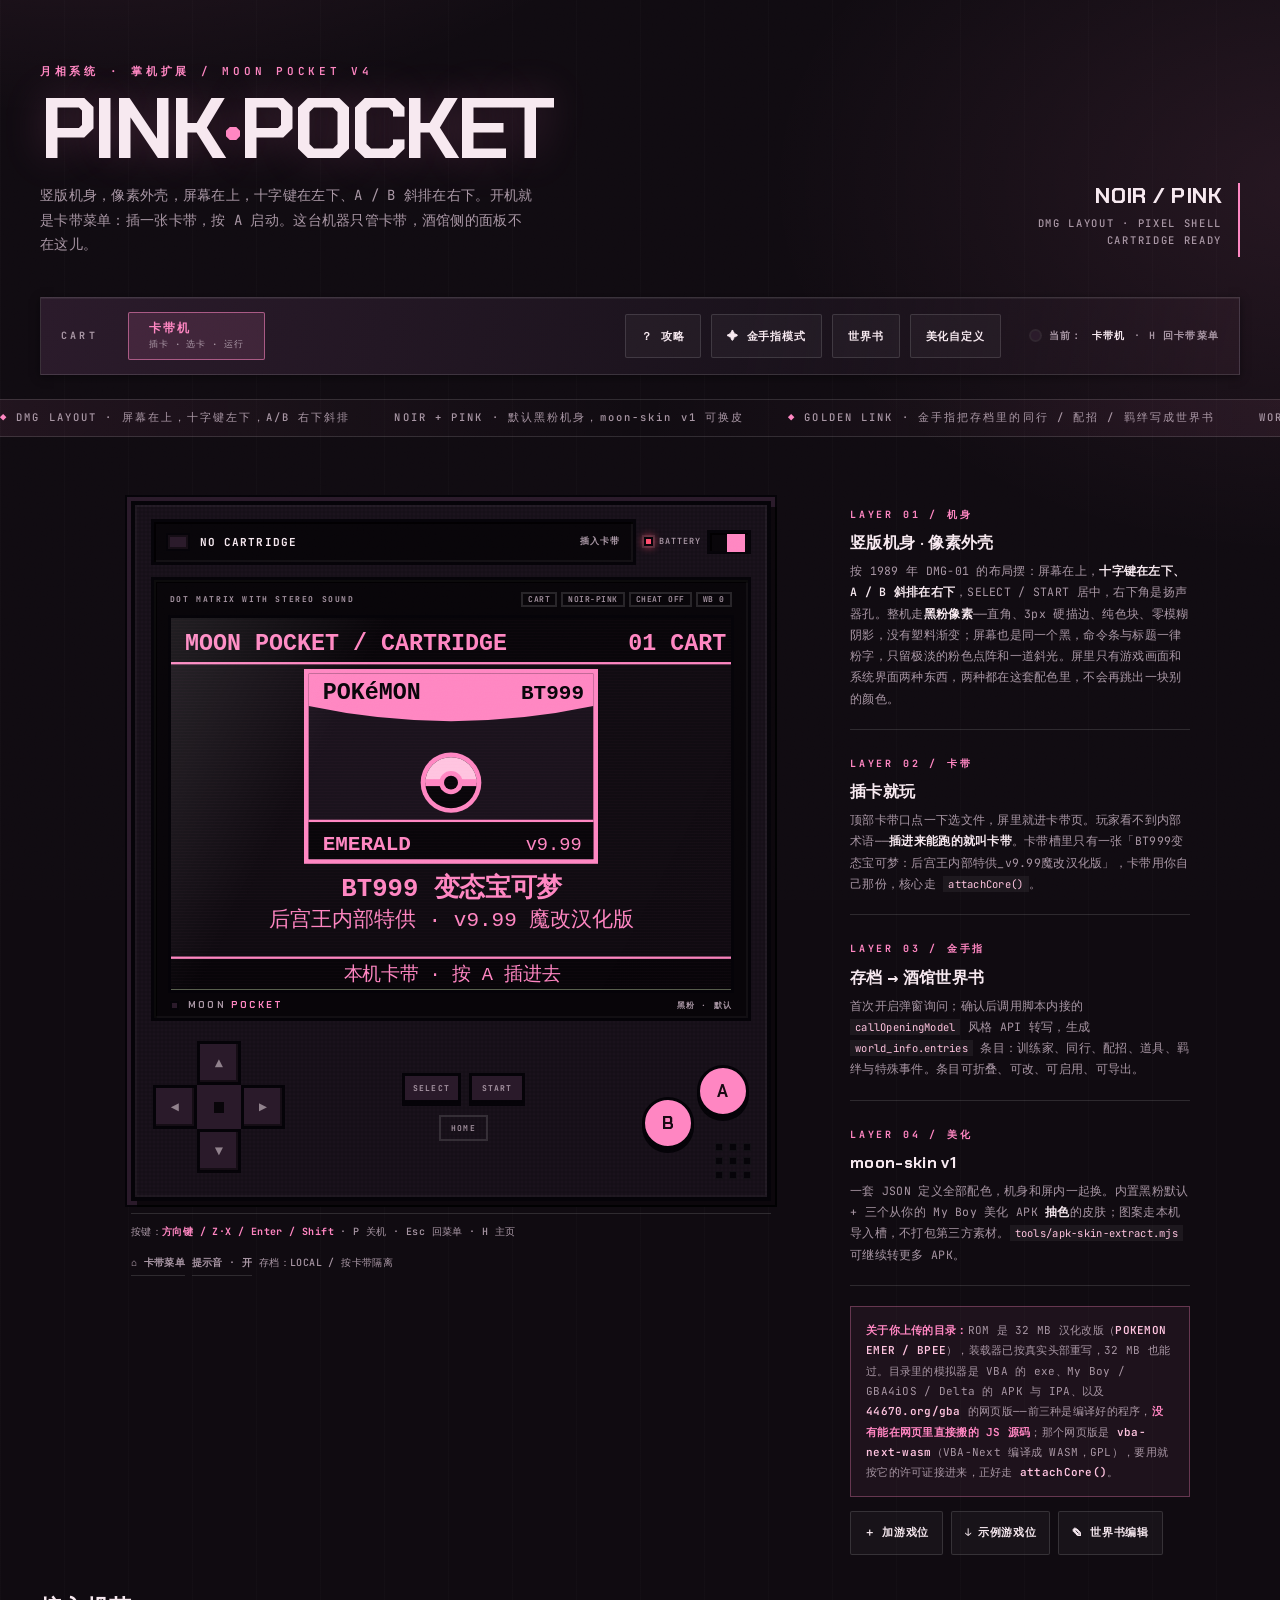
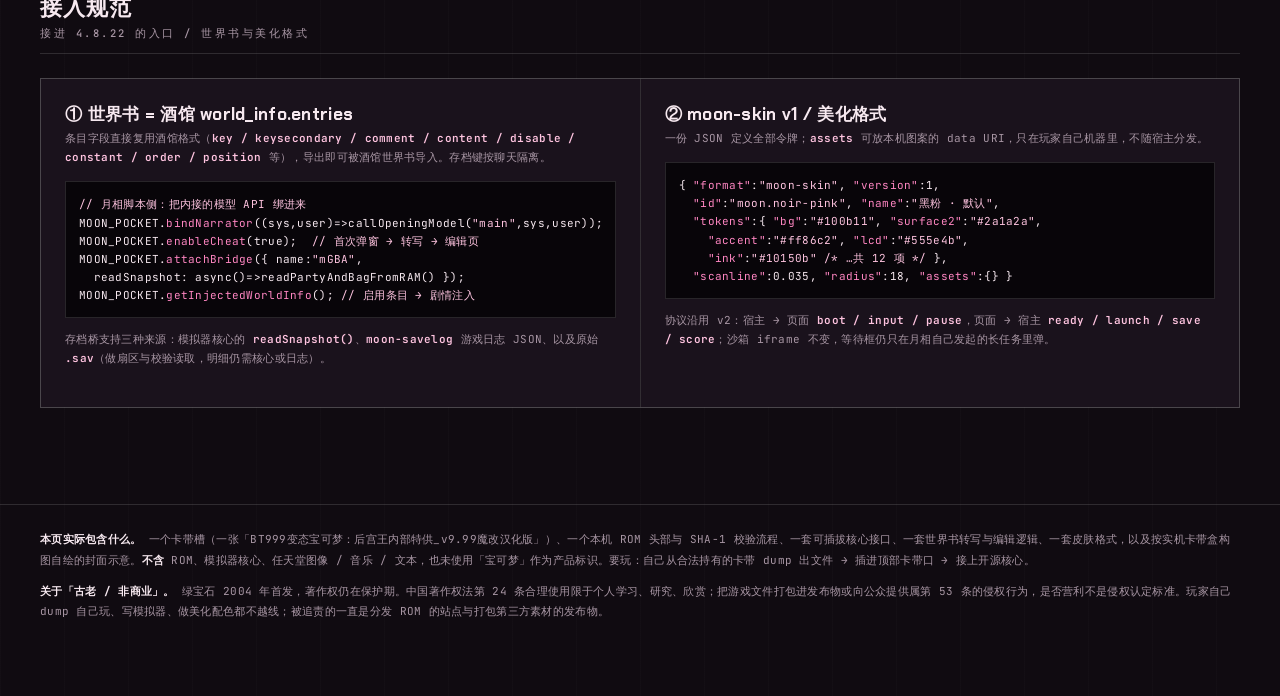
==== commit 1c68ffae: "feat: v5.8-v5.15 累积 - v5.8-v5.10 心声标签（[心声|角色名|内容]，position 4 / depth 0）+ 时间夹回 toast + 结局角标 - v5.11 卡" ====
--- a/pocket/index.html
+++ b/pocket/index.html
@@ -19,8 +19,11 @@
   --color-edge:#080509; --color-text:#f7e9f0; --color-muted:#a896a4;
   --color-accent:#ff86c2; --color-accent-2:#ffc4e0;
   --color-line:rgba(255,255,255,.13);
-  /* 屏幕 = 暗橄榄液晶（取自用户参考图 #555e4b / #14180f）：机身黑粉像素风，屏内用深橄榄强调 */
+  /* 屏幕也是机身那个黑：屏内统一黑粉像素。--color-lcd 那套暗橄榄留着给 PALETTE_OLIVE 回退 */
   --color-lcd:#555e4b; --color-lcd-ink:#10150b; --color-btn:#33202f;
+  /* 换肤时会由 applySkin() 覆盖：屏内系统界面（不是游戏画面）吃这一组只读副本 */
+  --skin-accent:#ff86c2; --skin-accent2:#ffc4e0; --skin-bg:#100b11; --skin-surface:#1a121c;
+  --skin-surface2:#2a1a2a; --skin-edge:#080509; --skin-text:#f7e9f0; --skin-muted:#a896a4;
   --scr-1:#4b5341; --scr-2:#1b2316; --scr-3:#10150b;
   --pad:132px; --btn-ab:52px; --btn-sys:56px;
   --font-display:"Chakra Petch","Bahnschrift","Microsoft YaHei UI",sans-serif;
@@ -87,6 +90,12 @@
   box-shadow:inset 0 1px 0 rgba(255,255,255,.055),var(--shadow-1)}
 .mode-label{font:700 10px/1.3 var(--font-mono);letter-spacing:.32em;color:var(--color-muted)}
 .mode-switch{position:relative;display:flex;border:1px solid rgba(255,255,255,.18);border-radius:2px;overflow:hidden;background:var(--color-edge)}
+/* 只有一个模式了：卡带机。做成一块静态铭牌，不再摆成能拨的开关 */
+.mode-chip{display:flex;flex-direction:column;justify-content:center;min-height:48px;padding:8px 20px;
+  border:1px solid color-mix(in srgb,var(--color-accent) 55%,transparent);border-radius:2px;
+  background:color-mix(in srgb,var(--color-accent) 12%,transparent)}
+.mode-chip b{font:700 12px/1.3 var(--font-display);letter-spacing:.18em;color:var(--color-accent)}
+.mode-chip small{margin-top:2px;font:500 9px/1.3 var(--font-mono);letter-spacing:.1em;color:var(--color-muted)}
 .mode-switch button{position:relative;z-index:2;min-width:148px;min-height:48px;padding:10px 18px;border:0;background:transparent;
   font:700 12px/1.3 var(--font-display);letter-spacing:.14em;color:var(--color-muted);transition:color var(--dur-base)}
 .mode-switch button small{display:block;margin-top:3px;font:500 9px/1.3 var(--font-mono);letter-spacing:.1em;opacity:.72}
@@ -190,15 +199,16 @@
 .console.is-on .led.pwr{background:#ff4d6d;box-shadow:0 0 8px #ff4d6d,0 0 0 2px rgba(255,255,255,.1)}
 body[data-cheat="on"] .led.cheat{background:var(--color-accent-2);box-shadow:0 0 8px var(--color-accent-2)}
 
-/* 屏幕：暗橄榄液晶（取样自用户的面板截图 #555e4b / #14180f）+ 极淡点阵，UI 仍是 DOM 实字 */
+/* 屏幕：近黑底（跟机身同一个黑），点阵栅格换成淡粉——屏内统一黑粉之后，
+   原来那块暗橄榄只在「层与层之间露一下」的时候才看得见，露出来就是一次色偏，索性一起去掉 */
 .screen{position:relative;width:100%;aspect-ratio:3/2;overflow:hidden;border-radius:0;
-  background:var(--color-lcd);border:3px solid #050308;
-  box-shadow:inset 0 0 0 1px rgba(255,255,255,.5),
-    inset 0 0 30px color-mix(in srgb,var(--color-lcd-ink) 13%,transparent)}
-/* 点阵栅格：极淡，只为液晶质感 */
+  background:var(--skin-bg);border:3px solid #050308;
+  box-shadow:inset 0 0 0 1px rgba(255,255,255,.28),
+    inset 0 0 30px color-mix(in srgb,var(--skin-accent) 10%,transparent)}
+/* 点阵栅格：极淡，只为玻璃质感 */
 .screen::before{content:"";position:absolute;inset:0;z-index:6;pointer-events:none;
   opacity:calc(var(--scanline) * .8);
-  background:repeating-linear-gradient(0deg,var(--color-lcd-ink) 0 1px,transparent 1px 3px)}
+  background:repeating-linear-gradient(0deg,color-mix(in srgb,var(--skin-accent) 70%,transparent) 0 1px,transparent 1px 3px)}
 /* 玻璃：一道斜光 + 边缘轻暗角 */
 .screen::after{content:"";position:absolute;inset:0;z-index:7;pointer-events:none;
   background:linear-gradient(118deg,rgba(255,255,255,.10) 0%,transparent 30%,transparent 82%,rgba(42,23,38,.04) 100%),
@@ -261,6 +271,9 @@
 /* 卡带页 */
 .byor-layer .sl-scroll{padding:14px 16px;font-size:12px}
 .byor-layer h4{font-size:15px;margin-bottom:6px}
+/* 副名一行：跟在标题下面，比正文略小、低一档，别和正文抢 */
+.byor-layer .byor-sub{margin:-2px 0 9px;font-size:10.5px;letter-spacing:.02em;
+  color:color-mix(in srgb,var(--color-lcd-ink) 78%,var(--color-lcd))}
 .byor-layer p{margin:0 0 8px;font-size:11.5px;line-height:1.7}
 .byor-warn{border-left:3px solid var(--color-accent);padding-left:9px;
   color:color-mix(in srgb,var(--color-lcd-ink) 85%,var(--color-lcd))}
@@ -280,17 +293,37 @@
 /* 画布按 3:2 铺满屏幕；掌机屏本身就是 3:2，所以 240×160 是 1:1 像素映射 */
 .core-stage canvas{position:absolute;inset:0;width:100%;height:100%;
   image-rendering:pixelated;image-rendering:crisp-edges;background:#0a0f08}
-.emu-hud{position:absolute;left:0;right:0;top:0;z-index:3;display:flex;align-items:center;gap:6px;
-  padding:4px 6px;background:linear-gradient(180deg,rgba(10,15,8,.86),rgba(10,15,8,0));
+/* 顶部工具条：一行四个高频键 + 一个「⋯」。七个平铺在窄屏上会互相顶，
+   「导出存档」那种长标签直接被挤出屏幕，所以这里分成主行 + 抽屉。 */
+.emu-hud{position:absolute;left:0;right:0;top:0;z-index:3;padding:4px 6px 5px;
+  background:linear-gradient(180deg,rgba(10,15,8,.86),rgba(10,15,8,0));
   font:600 9px/1 var(--font-mono);color:var(--color-lcd);letter-spacing:.04em}
-.emu-name{flex:1;min-width:0;overflow:hidden;text-overflow:ellipsis;white-space:nowrap;
+.emu-hud-row{display:flex;align-items:center;gap:6px;min-width:0}
+/* 名字让位给按钮：小屏上「POKÉMON EMERALD」不该把工具栏顶出去 */
+.emu-name{flex:1 1 auto;min-width:0;max-width:32%;overflow:hidden;text-overflow:ellipsis;white-space:nowrap;
   color:var(--color-lcd);text-shadow:0 1px 0 rgba(0,0,0,.8)}
-.emu-stat{opacity:.85;white-space:nowrap}
+.emu-stat{opacity:.85;white-space:nowrap;font-size:8.5px}
 .emu-stat b{color:var(--color-accent-2)}
-.emu-btn{min-height:22px;padding:3px 7px;border:2px solid rgba(247,233,240,.55);border-radius:0;
+.emu-btn{flex:none;min-height:21px;padding:3px 6px;border:2px solid rgba(247,233,240,.55);border-radius:0;
   background:rgba(10,15,8,.55);color:var(--color-lcd);font:700 8.5px/1 var(--font-mono);
-  letter-spacing:.04em;white-space:nowrap}
+  letter-spacing:.04em;white-space:nowrap;cursor:pointer}
 .emu-btn:hover{border-color:var(--color-accent);color:var(--color-accent)}
+/* 「⋯」和「← 卡带」贴右：一个展开抽屉，一个是退出口 */
+.emu-more-btn{min-width:22px;padding:3px 4px;letter-spacing:0}
+.emu-more-btn[aria-expanded="true"]{border-color:var(--color-accent);color:var(--color-accent);background:rgba(53,20,46,.9)}
+.emu-back-btn{letter-spacing:0}
+/* 抽屉：贴在工具条右边往下拉，盖住画面左上角那一点，出的来也收得回去 */
+.emu-more{position:absolute;right:6px;top:100%;z-index:4;display:flex;flex-direction:column;gap:3px;
+  min-width:78px;padding:4px;border:2px solid rgba(247,233,240,.55);background:rgba(10,15,8,.96);
+  box-shadow:3px 3px 0 rgba(0,0,0,.45)}
+.emu-more[hidden]{display:none}
+.emu-more .emu-btn{width:100%;text-align:left;padding:4px 7px}
+/* 窄屏（手机上掌机屏只有 300 出头）：把「卡带」两个字收起来只留箭头，按钮不换行也不互相顶 */
+@media (max-width:420px){
+  .emu-lbl{display:none}
+  .emu-name{max-width:26%}
+  .emu-btn{padding:3px 5px}
+}
 .emu-tip{position:absolute;left:0;right:0;bottom:0;z-index:3;padding:4px 8px;
   background:linear-gradient(0deg,rgba(10,15,8,.82),rgba(10,15,8,0));
   font:500 9px/1.4 var(--font-ui);color:var(--color-lcd);opacity:.78;text-align:center}
@@ -382,6 +415,63 @@
   background:linear-gradient(145deg,var(--color-surface-2),var(--color-surface) 62%,color-mix(in srgb,var(--color-accent) 4%,transparent))}
 .tavern-panel .tag{font:600 10px/1.4 var(--font-mono);letter-spacing:.3em;color:var(--color-accent)}
 .tavern-panel p{margin:8px 0 0;color:var(--color-muted);font-size:11.5px;line-height:1.85}
+
+/* ═══════════════════════════════════════════════════════════════════════════
+   屏内系统界面 · 黑粉像素
+   ─ 屏里只有两样东西：游戏画面（含卡带菜单，跟着液晶走）和系统界面。
+   ─ 系统界面（插卡页 / 金手指台 / 装载页 / 提示）原来借的是橄榄液晶那套：浅底深字、
+     1px 灰边，跟机身的黑粉像素不是一家人。现在统一过来——近黑底、粉描边、2px 硬边、
+     零圆角、右下 2px 硬投影，字距收到像素档。
+   ─ 颜色全走 --skin-*（换肤跟着变），不写死粉；也不能用 --color-accent，
+     祖先 .screen-layer 会把它换成橄榄色。
+   ═══════════════════════════════════════════════════════════════════════════ */
+.screen-layer{
+  --sui-bg:var(--skin-bg); --sui-panel:var(--skin-surface); --sui-panel2:var(--skin-surface2);
+  --sui-edge:var(--skin-edge); --sui-pink:var(--skin-accent); --sui-pink2:var(--skin-accent2);
+  --sui-text:var(--skin-text); --sui-muted:var(--skin-muted);
+  --sui-line:color-mix(in srgb,var(--sui-pink) 34%,transparent);
+  --sui-hair:rgba(255,255,255,.10);
+  color:var(--sui-text);
+  --color-accent:var(--sui-pink); --color-accent-2:var(--sui-pink2);
+  --color-line:var(--sui-hair)}
+/* 系统界面自己铺近黑底，不再透出液晶色 */
+.byor-layer,.cheat-stage,.boot-layer{background:var(--sui-bg)}
+#screen-msg{background:color-mix(in srgb,var(--sui-bg) 92%,transparent);color:var(--sui-pink2);
+  font:600 12px/1.75 var(--font-mono);letter-spacing:.06em}
+/* 顶条：一块黑牌 + 一根粉线，标题粉色像素字 */
+.sl-bar{background:var(--sui-edge);color:var(--sui-pink);border-bottom:2px solid var(--sui-line);
+  font:700 11.5px/1.3 var(--font-mono);letter-spacing:.16em}
+.sl-bar small{color:var(--sui-muted);letter-spacing:.06em}
+/* 正文 */
+.byor-layer .sl-scroll{color:var(--sui-text)}
+.byor-layer h4{color:var(--sui-pink2);font-family:var(--font-mono);font-weight:700;letter-spacing:.04em}
+.byor-layer .byor-sub{color:var(--sui-muted)}
+.byor-warn{border-left:3px solid var(--sui-pink);color:var(--sui-muted)}
+.byor-warn b{color:var(--sui-text)}
+.screen-layer code{color:var(--sui-pink2);background:rgba(255,255,255,.06);
+  padding:1px 4px;font:600 10.5px/1.6 var(--font-mono)}
+/* 按钮：像素键帽（按下真的往下沉 2px） */
+.byor-row button,.screen-layer .mini{
+  min-height:32px;padding:7px 11px;border:2px solid var(--sui-line);background:var(--sui-panel);
+  color:var(--sui-text);box-shadow:2px 2px 0 var(--sui-edge);letter-spacing:.06em}
+.byor-row button:hover,.screen-layer .mini:hover{
+  background:var(--sui-pink);color:var(--sui-bg);border-color:var(--sui-pink)}
+.byor-row button:active,.screen-layer .mini:active{transform:translate(2px,2px);box-shadow:none}
+.byor-row button.primary{background:var(--sui-pink);color:var(--sui-bg);border-color:var(--sui-pink)}
+/* ROM 体检单：黑底粉框 */
+.rom-card{margin-top:10px;border:2px solid var(--sui-line);background:var(--sui-panel);
+  box-shadow:2px 2px 0 var(--sui-edge);padding:9px 10px}
+.rom-card dl{font:500 10.5px/1.7 var(--font-mono);color:var(--sui-text)}
+.rom-card dt{color:var(--sui-muted)}
+.rom-card .ok{color:#8fd694}
+.rom-card .bad{color:#ff9b9b}
+/* 装载页：进度条也换成粉 */
+.boot-box{color:var(--sui-text)}
+.boot-title{color:var(--sui-pink);letter-spacing:.34em}
+.boot-bar{border:3px solid var(--sui-line);background:var(--sui-panel)}
+.boot-bar i{background:var(--sui-pink)}
+.boot-line{color:var(--sui-text)}
+.boot-hint{color:var(--sui-muted)}
 
 /* ── 规范区 ── */
 .spec{max-width:1520px;margin:0 auto;padding:0 var(--space-5) var(--space-7)}
@@ -561,6 +651,7 @@
 body.is-embed .stage{display:block;max-width:none;padding:10px 10px 6px;gap:0}
 body.is-embed .device-wrap{max-width:none}
 body.is-embed .console{max-width:none;margin:0}
+
 /* ═══ 金手指台 / GOLDEN LINK ═══════════════════════════════════════════
    一块屏内抽屉：上半是一键宏（替你按键），下半是代码金手指（交给核心）。
    配色跟掌机其他层一致：近黑底 + 发丝边 + 一点铜。 */
@@ -598,6 +689,27 @@
   background:transparent;color:var(--color-lcd-ink);cursor:pointer}
 .gt-list li .bad{opacity:.55;text-decoration:line-through}
 
+/* ── 黑粉像素统一（跟随 --sui-*，定义在 pocket.01-console.css 末尾）────── */
+.cheat-stage{background:var(--sui-bg);color:var(--sui-text)}
+.gt-bar{background:var(--sui-edge);border-bottom:2px solid var(--sui-line);
+  color:var(--sui-pink);font:700 11px/1.3 var(--font-mono);letter-spacing:.16em}
+.gt-scroll h4{color:var(--sui-pink2);font:700 11px/1.3 var(--font-mono);letter-spacing:.16em}
+.gt-note{color:var(--sui-muted)}
+.gt-note b{color:var(--sui-text)}
+.gt-note.ok b{color:#8fd694}
+.gt-note.bad b{color:#ff9b9b}
+.gt-grid button,.gt-row button{border:2px solid var(--sui-line);background:var(--sui-panel);
+  color:var(--sui-text);box-shadow:2px 2px 0 var(--sui-edge)}
+.gt-grid button:hover,.gt-grid button.on,.gt-row button:hover{
+  background:var(--sui-pink);color:var(--sui-bg);border-color:var(--sui-pink);box-shadow:none}
+.gt-grid button small{color:inherit;opacity:.7}
+#gt-code{background:var(--sui-panel);color:var(--sui-pink2);border:2px solid var(--sui-line)}
+#gt-code::placeholder{color:color-mix(in srgb,var(--sui-muted) 80%,transparent)}
+.gt-list li{border-bottom:1px solid var(--sui-line)}
+.gt-list li code{color:var(--sui-text)}
+.gt-list li button{border:2px solid var(--sui-line);background:var(--sui-panel);color:var(--sui-text)}
+.gt-list li button:hover{background:var(--sui-pink);color:var(--sui-bg)}
+
 /* ═══ 攻略抽屉 / WALKTHROUGH ══════════════════════════════════════════════
    一块能读的纸：比屏内那层大得多，所以字号敢放到 12.5px。
    底色不另起一套，压在 --color-surface 上抬 2% 明度分层——暗色靠分层，不靠黑框。 */
@@ -670,6 +782,185 @@
   .guide-lead,.guide-tabs,.guide-body,.guide-foot{padding-left:16px;padding-right:16px}
   .guide-search{margin-left:16px;margin-right:16px}
 }
+
+/* ── 攻略五册的分册条 ─────────────────────────────────────────────
+   两排：上排是「哪一册」，下排是「这册里的哪一段」。上排做大一点、带小字，
+   因为它决定下排的内容；两排都用同一种按钮，不另起一套皮肤。 */
+.guide-vols{display:grid;grid-template-columns:repeat(5,1fr);gap:4px;padding:12px 22px 0}
+.guide-vols button{display:flex;flex-direction:column;align-items:center;justify-content:center;gap:3px;
+  min-width:0;min-height:40px;padding:5px 2px;border:1px solid var(--color-line);background:transparent;
+  cursor:pointer;font:700 11.5px/1.15 var(--font-ui);color:var(--color-muted);
+  transition:color .12s,border-color .12s,background .12s}
+/* 小字一律单行：五个格子加起来才 470px，允许换行就会把格子撑高、底下的章条跟着往下跳 */
+.guide-vols button small{max-width:100%;font:500 8.5px/1.15 var(--font-mono);letter-spacing:0;
+  opacity:.62;white-space:nowrap;overflow:hidden;text-overflow:ellipsis}
+.guide-vols button:hover{color:var(--color-text);border-color:var(--color-accent-2)}
+.guide-vols button.on{background:var(--color-accent);border-color:var(--color-accent);color:var(--color-bg)}
+.guide-vols button.on small{opacity:.78}
+.guide-tabs{padding-top:8px}
+/* 搜索结果里的册名小标签 */
+.gd-vol{display:inline-block;margin-left:6px;padding:1px 5px;border:1px solid var(--color-accent);
+  font:600 9px/1.4 var(--font-mono);letter-spacing:.06em;color:var(--color-accent-2);vertical-align:1px}
+
+@media (max-width:520px){
+  .guide-vols{padding-left:16px;padding-right:16px;gap:3px}
+  .guide-vols button{font-size:10.5px;min-height:36px}
+  .guide-vols button small{font-size:8px}
+}
+
+/* ═══════════════════════════════════════════════════════════════════════════
+   ⑤ 小地图：屏内左上角那扇窗 + 妈妈那张便条
+
+   这两块是「游戏里弹出来的窗」，所以按像素对话框的规矩来，不是按网页卡片的规矩来：
+   ─ 一根 2px 粉描边定外框，里面 2px 空隙再压一根 1px 细线（双层框），不用阴影糊边。
+   ─ 画布 192×144 按 1:1 CSS 像素摆：DPR 2/3 下正好整数倍，地图是硬像素，不会被缩糊。
+   ─ 标题栏只放名字和页码，动作按钮全部收到脚条，靠右排成一排 13px 键帽。
+   ─ 颜色走 --sui-*（见 pocket.01-console.css 末尾），换肤跟着变。
+   ═══════════════════════════════════════════════════════════════════════════ */
+.map-panel{position:absolute;left:4px;top:25px;z-index:4;
+  width:196px;max-width:calc(100% - 8px);
+  background:var(--sui-bg);border:2px solid var(--sui-pink);
+  box-shadow:0 0 0 2px rgba(0,0,0,.55),3px 3px 0 rgba(0,0,0,.45);
+  font:600 8px/1 var(--font-mono);color:var(--sui-text);letter-spacing:.04em;user-select:none}
+.map-panel[hidden]{display:none}
+
+/* 标题栏：左边名字（不再挤到省略号），右边页码 */
+.mp-head{display:flex;align-items:baseline;justify-content:space-between;gap:6px;
+  height:15px;padding:0 5px;border-bottom:1px solid color-mix(in srgb,var(--sui-pink) 42%,transparent)}
+#mp-title{font:700 8.5px/15px var(--font-mono);color:var(--sui-pink);letter-spacing:.06em;
+  white-space:nowrap;overflow:hidden;text-overflow:ellipsis}
+.mp-page{flex:none;font:700 8px/15px var(--font-mono);color:var(--sui-muted);letter-spacing:.1em}
+
+/* 画布：宽度 = 窗宽减 4px 边框，正好 192，1:1 */
+#mp-canvas{position:static;inset:auto;display:block;width:100%;height:auto;
+  image-rendering:pixelated;image-rendering:crisp-edges;background:#0b060d}
+.map-panel.is-shut #mp-canvas,.map-panel.is-shut .mp-legend{display:none}
+
+/* 脚条：图例在左、键帽在右；收起时脚条留着，不然展不开 */
+.mp-foot{display:flex;align-items:center;gap:3px;height:17px;padding:0 3px 0 5px;
+  border-top:1px solid color-mix(in srgb,var(--sui-pink) 42%,transparent)}
+.mp-legend{flex:1;min-width:0;display:flex;align-items:center;gap:4px;
+  font:700 7.5px/1 var(--font-mono);color:var(--sui-muted);letter-spacing:0}
+.mp-legend .mp-k{flex:none;display:inline-flex;align-items:center;justify-content:center;
+  width:9px;height:9px;font:700 7px/1 var(--font-mono);color:var(--sui-bg);letter-spacing:0}
+.mp-legend .mp-k.you{background:var(--sui-pink2)}
+.mp-legend .mp-k.in{background:#8fd08a}
+.mp-legend .mp-k.out{background:#e8b96a}
+/* 键帽：13px 方块，按下沉 1px */
+.mp-key{flex:none;width:13px;height:13px;padding:0;border:1px solid color-mix(in srgb,var(--sui-pink) 55%,transparent);
+  background:rgba(255,134,194,.08);color:var(--sui-pink2);
+  font:700 9px/1 var(--font-mono);cursor:pointer}
+.mp-key:hover{background:var(--sui-pink);color:var(--sui-bg);border-color:var(--sui-pink)}
+.mp-key:active{transform:translate(1px,1px)}
+/* 空图（还没走几步）时不压暗，纸本身就是暗的 */
+.map-panel.is-empty #mp-canvas{opacity:1}
+
+/* ── 妈妈的便条：像素对话框 ───────────────────────────────────────────── */
+.map-note{position:absolute;left:7%;right:7%;top:11%;z-index:5;
+  display:flex;flex-direction:column;
+  background:var(--sui-bg);border:2px solid var(--sui-pink);
+  /* 双层框：2px 空隙 + 1px 细线；外面只留一道硬投影 */
+  box-shadow:inset 0 0 0 2px var(--sui-bg),inset 0 0 0 3px color-mix(in srgb,var(--sui-pink) 38%,transparent),
+    4px 4px 0 rgba(0,0,0,.5);
+  font:500 9.5px/1.75 var(--font-mono);color:var(--sui-text);letter-spacing:.01em}
+.map-note[hidden]{display:none}
+.note-bar{display:flex;align-items:center;justify-content:space-between;gap:6px;
+  padding:5px 7px 4px;background:rgba(255,134,194,.07);
+  border-bottom:1px solid color-mix(in srgb,var(--sui-pink) 38%,transparent)}
+.note-bar b{font:700 9px/1.2 var(--font-mono);letter-spacing:.06em;color:var(--sui-pink);
+  white-space:nowrap;overflow:hidden;text-overflow:ellipsis}
+.note-bar small{flex:none;font:700 7px/1 var(--font-mono);letter-spacing:.2em;color:var(--sui-muted)}
+.note-body{padding:7px 8px 0}
+.note-body p{margin:0 0 8px}
+.note-foot{display:flex;justify-content:flex-end;padding:0 8px 8px}
+/* 按钮不做满宽：右对齐一颗键，像对话框的「确认」 */
+#mp-note-ok{min-width:64px;padding:4px 10px;border:2px solid var(--sui-pink);background:transparent;
+  color:var(--sui-pink);font:700 9px/1.3 var(--font-mono);letter-spacing:.1em;cursor:pointer;
+  box-shadow:2px 2px 0 rgba(0,0,0,.5)}
+#mp-note-ok:hover{background:var(--sui-pink);color:var(--sui-bg)}
+#mp-note-ok:active{transform:translate(2px,2px);box-shadow:none}
+
+/* 勾选框：原生是圆角的，换成方块 + 画出来的像素勾 */
+.mp-chk{display:flex;align-items:center;gap:5px;font:500 8.5px/1 var(--font-mono);
+  color:color-mix(in srgb,var(--sui-muted) 50%,var(--sui-text));margin:0 0 2px}
+.mp-chk input{appearance:none;-webkit-appearance:none;flex:none;width:11px;height:11px;margin:0;
+  border:2px solid color-mix(in srgb,var(--sui-pink) 50%,transparent);background:transparent;cursor:pointer}
+.mp-chk input:checked{border-color:var(--sui-pink);background:var(--sui-pink)
+  url("data:image/svg+xml;utf8,<svg xmlns='http://www.w3.org/2000/svg' width='8' height='8'><polyline points='1.2,4.4 3.2,6.4 6.8,1.9' fill='none' stroke='%230d0810' stroke-width='1.6' stroke-linecap='butt'/></svg>")
+  center/8px 8px no-repeat}
+.mp-chk span{min-width:0}
+
+/* 窄屏：窗宽跟着屏幕走，别顶出屏幕 */
+@media (max-width:720px){
+  .map-panel{width:186px;left:3px;top:23px}
+  .map-note{left:5%;right:5%;top:9%}
+}
+
+/* 导航放大层：整张地区图铺满屏幕，红线 + 目的地 + 一键寻路
+   配色跟掌机其余部分一致：不用纯黑，边框走 LCD 墨色 */
+.nav-view{position:absolute;inset:0;z-index:9;display:flex;flex-direction:column;
+  background:rgba(8,12,7,.965);backdrop-filter:blur(2px)}
+.nav-view[hidden]{display:none}
+.nv-head{display:flex;align-items:center;gap:8px;height:24px;padding:0 6px;flex:0 0 auto;
+  border-bottom:1px solid rgba(210,226,196,.16);font:700 10px/1 var(--font-mono);
+  color:var(--color-lcd);letter-spacing:.04em}
+.nv-head b{flex:1;min-width:0;overflow:hidden;text-overflow:ellipsis;white-space:nowrap;
+  font-weight:700;text-shadow:0 1px 0 rgba(0,0,0,.6)}
+.nv-head button{width:22px;height:18px;padding:0;border:1px solid rgba(210,226,196,.3);
+  background:rgba(210,226,196,.1);color:var(--color-lcd);font:700 12px/1 var(--font-mono);cursor:pointer}
+.nv-head button:hover{background:rgba(210,226,196,.2)}
+.nv-stage{position:relative;flex:1 1 auto;margin:5px 6px;min-height:0;
+  border:1px solid rgba(210,226,196,.18);background:#0b1109;overflow:hidden}
+.nv-hint{position:absolute;left:5px;bottom:5px;z-index:2;padding:2px 5px;
+  background:rgba(10,15,8,.72);color:#cfd9c4;font:600 9px/1.4 var(--font-mono);
+  border-left:2px solid #e8263f;pointer-events:none}
+.nv-bar{display:flex;gap:5px;padding:0 6px 6px;flex:0 0 auto}
+.nv-bar select{flex:1;min-width:0;height:22px;padding:0 4px;
+  border:1px solid rgba(210,226,196,.28);background:#111a0f;color:var(--color-lcd);
+  font:600 10px/1 var(--font-ui)}
+.nv-bar button{height:22px;padding:0 8px;border:1px solid rgba(210,226,196,.3);
+  background:rgba(210,226,196,.12);color:var(--color-lcd);font:700 10px/1 var(--font-mono);cursor:pointer}
+.nv-bar button:hover{background:rgba(210,226,196,.22)}
+#nv-go{background:rgba(232,38,63,.22);border-color:rgba(232,38,63,.55);color:#ffd7de}
+#nv-go:hover{background:rgba(232,38,63,.34)}
+/* 放大层里的画布不要被「屏幕内 canvas 一律铺满」那条规则带歪 */
+#nv-canvas{position:absolute;inset:0;width:100%;height:100%;display:block;
+  image-rendering:pixelated;image-rendering:crisp-edges;background:#0b1109}
+
+/* 瞬间移动：工具条上的按钮 + 缺条件时的说明卡 + 代跑时的压暗层
+   配色沿用掌机那套 LCD 墨绿；「念力」用偏紫的冷色区分，但同样不用纯黑纯白。 */
+#nv-warp{background:rgba(150,122,214,.2);border-color:rgba(150,122,214,.5);color:#e3dbff;
+  max-width:46%;overflow:hidden;text-overflow:ellipsis;white-space:nowrap}
+#nv-warp:hover{background:rgba(150,122,214,.3)}
+#nv-warp.is-locked{background:rgba(210,226,196,.08);border-color:rgba(210,226,196,.24);color:#9fae94}
+#nv-warp.is-running{background:rgba(150,122,214,.34);border-color:rgba(198,168,255,.7);color:#f2ecff}
+
+.tp-lock{position:absolute;left:8px;right:8px;top:8px;z-index:4;padding:7px 8px;
+  background:rgba(14,19,12,.97);border:1px solid rgba(150,122,214,.45);
+  box-shadow:0 6px 18px rgba(6,9,5,.55);color:#d7e0cb;font:600 9px/1.55 var(--font-mono)}
+.tp-lock[hidden]{display:none}
+.tp-lock>b{display:block;margin-bottom:4px;color:#e3dbff;font-size:10px;letter-spacing:.05em}
+.tp-lock p{margin:0 0 4px;text-wrap:pretty}
+.tp-lock p:last-child{margin-bottom:0}
+.tp-lock-row{display:flex;gap:5px;margin-top:6px;flex-wrap:wrap}
+.tp-lock-row button{height:19px;padding:0 7px;border:1px solid rgba(210,226,196,.3);
+  background:rgba(210,226,196,.12);color:var(--color-lcd);
+  font:700 9px/1 var(--font-mono);cursor:pointer}
+.tp-lock-row button:hover{background:rgba(210,226,196,.22)}
+#tp-lock-manual{border-color:rgba(150,122,214,.5);background:rgba(150,122,214,.18);color:#e3dbff}
+
+/* 代跑时把屏幕压暗一点：一秒钟掠过几十格，不压暗会看花眼 */
+.tp-veil{position:absolute;inset:0;z-index:5;display:flex;flex-direction:column;
+  align-items:center;justify-content:center;gap:6px;
+  background:radial-gradient(circle at 50% 46%,rgba(28,22,44,.72),rgba(10,14,8,.93));
+  animation:tp-in .18s ease-out both}
+.tp-veil[hidden]{display:none}
+.tp-veil b{font:700 13px/1 var(--font-mono);color:#e3dbff;letter-spacing:.14em;
+  text-shadow:0 0 12px rgba(150,122,214,.65)}
+.tp-veil span{font:600 9px/1.5 var(--font-mono);color:#c2cdb6;text-align:center;padding:0 12px;
+  text-wrap:pretty}
+@keyframes tp-in{from{opacity:0;transform:scale(.985)}to{opacity:1;transform:scale(1)}}
+@media (prefers-reduced-motion:reduce){.tp-veil{animation:none}}
 </style>
 </head>
 <body data-mode="arcade" data-cheat="off">
@@ -678,7 +969,7 @@
   <div>
     <div class="eyebrow">月相系统 · 掌机扩展 / MOON POCKET v4</div>
     <h1>PINK<em>·</em>POCKET</h1>
-    <p class="subhead">竖版机身，像素外壳，屏幕在上，十字键在左下、A / B 斜排在右下。酒馆模式下按键只操作屏内系统，切街机模式会先装载模拟器再进卡带菜单。</p>
+    <p class="subhead">竖版机身，像素外壳，屏幕在上，十字键在左下、A / B 斜排在右下。开机就是卡带菜单：插一张卡带，按 A 启动。这台机器只管卡带，酒馆侧的面板不在这儿。</p>
   </div>
   <div class="mast-meta">
     <b>NOIR / PINK</b>
@@ -688,11 +979,9 @@
 
 <div class="mode-bar reveal" data-d="1">
   <div class="mode-inner">
-    <span class="mode-label">MODE</span>
-    <div class="mode-switch" role="group" aria-label="模式切换">
-      <span class="mode-thumb" aria-hidden="true"></span>
-      <button type="button" id="mode-tavern" aria-pressed="false">酒馆模式<small>TAVERN OS / 内部系统</small></button>
-      <button type="button" id="mode-arcade" aria-pressed="true">街机模式<small>ARCADE / 模拟器</small></button>
+    <span class="mode-label">CART</span>
+    <div class="mode-chip" role="group" aria-label="卡带机">
+      <b>卡带机</b><small>插卡 · 选卡 · 运行</small>
     </div>
     <div class="mode-tools">
       <button type="button" class="chip-btn" id="guide-btn">？ 攻略</button>
@@ -700,7 +989,7 @@
       <button type="button" class="chip-btn" id="wb-btn">世界书</button>
       <button type="button" class="chip-btn" id="skin-btn">美化自定义</button>
     </div>
-    <span class="mode-state"><i aria-hidden="true"></i>当前：<b id="mode-name">模拟器</b> · M 切换 / H 回主页</span>
+    <span class="mode-state"><i aria-hidden="true"></i>当前：<b id="mode-name">卡带机</b> · H 回卡带菜单</span>
   </div>
 </div>
 
@@ -727,7 +1016,7 @@
         <div class="bezel-bar">
           <span>DOT MATRIX WITH STEREO SOUND</span>
           <span class="chips">
-            <span id="chip-mode">ARCADE</span>
+            <span id="chip-mode">CART</span>
             <span id="chip-skin">NOIR / PINK</span>
             <span id="chip-cheat">CHEAT OFF</span>
             <span id="chip-wb">WB 0</span>
@@ -736,31 +1025,13 @@
         <div class="screen" id="screen">
           <iframe id="cart-frame" title="模拟器画面" sandbox="allow-scripts"></iframe>
 
-          <!-- 酒馆内部系统：屏内 DOM 实字，清晰不模糊 -->
-          <div class="screen-layer" id="tavern-os" hidden>
-            <div class="sl-bar"><span>月相系统 / TAVERN OS</span><small id="os-clock">内部系统面板 · 按 H 回到这里</small></div>
-            <div class="sl-scroll">
-              <div class="os-grid" id="os-grid">
-                <button type="button" class="os-tile" data-os="moon"><span class="no">01 / SYSTEM</span><b>月相</b><small>时钟与阶段推进</small><span class="stat" id="os-moon">上弦月 · 运行中</span></button>
-                <button type="button" class="os-tile" data-os="chars"><span class="no">02 / SYSTEM</span><b>角色与建档</b><small>人物关系 / 数值</small><span class="stat">复用酒馆建档逻辑</span></button>
-                <button type="button" class="os-tile" data-os="worldbook"><span class="no">03 / SYSTEM</span><b>世界书</b><small>口袋条目 / 词条折叠</small><span class="stat" id="os-wb">0 条 · 点击编辑</span></button>
-                <button type="button" class="os-tile" data-os="timeline"><span class="no">04 / SYSTEM</span><b>时间线</b><small>事件导演 / 回忆</small><span class="stat">最近：雨夜屋檐</span></button>
-                <button type="button" class="os-tile" data-os="galgame"><span class="no">05 / SYSTEM</span><b>沉浸模式</b><small>剧本稿 / 电影字幕</small><span class="stat">v4.8.20 样式</span></button>
-                <button type="button" class="os-tile" data-os="arcade"><span class="no">06 / SYSTEM</span><b>街机模式</b><small>模拟器 / 插卡即玩</small><span class="stat">按 A 进入卡带菜单</span></button>
-              </div>
-              <div class="os-detail" id="os-detail"><b>提示</b> · 这块屏就是酒馆内部系统的显示位。点上面的模块看状态，点「世界书」直接进条目编辑，点「街机模式」切进模拟器。</div>
-              <div class="os-feed" id="os-feed"></div>
-            </div>
-            <div class="os-hint" id="os-hint">↓ 下滑看设置与状态</div>
-            <div class="os-foot">HOME 回此页 · 方向键 / A 操作卡带菜单 · 金手指开启后世界书条目会写进剧情注入位</div>
-          </div>
-
           <!-- 卡带槽：对玩家只说「插卡 → 能玩」 -->
           <div class="screen-layer byor-layer" id="byor" hidden>
             <div class="sl-bar"><span>卡带 / CARTRIDGE</span><small>本机读取 · 不上传</small></div>
             <div class="sl-scroll">
-              <h4>插一张卡带进去</h4>
-              <p>选一个本机的卡带文件，就在这台机器里跑。系统本身<b>不带任何游戏</b>，也不会替你去下载。</p>
+              <h4>BT999 变态宝可梦</h4>
+              <p class="byor-sub"><b>后宫王内部特供</b> · v9.99 魔改汉化版</p>
+              <p>槽里就这一张改版卡带：把你手上那份 ROM 选进来，就在这台机器里跑。机器本身<b>不带任何游戏</b>，也不会替你去下载。</p>
               <div class="byor-row">
                 <button type="button" id="rom-btn">插入卡带</button>
                 <button type="button" id="demo-core-btn">装载运行核心</button>
@@ -777,17 +1048,55 @@
           <!-- 真实运行层：GBA 画面 240×160（正好 3:2，与屏幕同比，不会被拉伸） -->
           <div class="screen-layer core-stage" id="core-stage" hidden>
             <canvas id="core-canvas" width="240" height="160"></canvas>
+            <!-- 顶部工具条：一行只放高频的四个，剩下的收进「⋯」。
+                 以前七个按钮平铺，窄屏上互相顶到一起，「导出存档」会被挤出屏幕外。 -->
             <div class="emu-hud">
-              <span class="emu-name" id="emu-name">CORE</span>
-              <span class="emu-stat"><b id="emu-fps">--</b> FPS</span>
-              <button type="button" class="emu-btn" id="emu-guide">攻略</button>
-              <button type="button" class="emu-btn" id="emu-cheat">金手指</button>
-              <button type="button" class="emu-btn" id="emu-pause">暂停</button>
-              <button type="button" class="emu-btn" id="emu-save">导出存档</button>
-              <button type="button" class="emu-btn" id="core-back">← 卡带</button>
+              <div class="emu-hud-row">
+                <span class="emu-name" id="emu-name">CORE</span>
+                <span class="emu-stat"><b id="emu-fps">--</b> FPS</span>
+                <button type="button" class="emu-btn" id="emu-guide">攻略</button>
+                <button type="button" class="emu-btn" id="emu-map" aria-pressed="false" title="左上角那张手绘图：你走过的地方会自己画出来">地图</button>
+                <button type="button" class="emu-btn emu-more-btn" id="emu-more" aria-expanded="false" aria-controls="emu-more-panel" title="更多：金手指 / 刷新 / 暂停 / 导出存档">⋯</button>
+                <button type="button" class="emu-btn emu-back-btn" id="core-back" title="回卡带菜单">←<span class="emu-lbl"> 卡带</span></button>
+              </div>
+              <div class="emu-more" id="emu-more-panel" hidden>
+                <button type="button" class="emu-btn" id="emu-cheat" title="金手指：把存档转成世界书">金手指</button>
+                <button type="button" class="emu-btn" id="emu-refresh" title="用完便利道具点一下：替你开一次背包再退出来">刷新</button>
+                <button type="button" class="emu-btn" id="emu-pause">暂停</button>
+                <button type="button" class="emu-btn" id="emu-save" title="把这一局的存档导出成文件">导出存档</button>
+              </div>
             </div>
             <div class="emu-tip" id="emu-tip">方向键移动 · A 确认 · B 取消 · START 菜单</div>
             <div class="emu-veil" id="emu-veil"><b>装载核心…</b><span id="emu-veil-text">正在初始化 WASM</span></div>
+
+            <!-- 小地图：左上角那扇窗。不是游戏里的道具，是掌机自己照着画面描的。
+                 画布 192×144 按 1:1 CSS 像素显示（屏幕宽度够，DPR 2/3 下正好整数倍），
+                 所以地图是硬像素，不会被缩糊；标题栏只放名字和页码，按钮挪到脚条。 -->
+            <div class="map-panel" id="map-panel" hidden aria-label="小地图">
+              <div class="mp-head">
+                <span id="mp-title">手绘地图</span>
+                <span class="mp-page" id="mp-page">1/1</span>
+              </div>
+              <canvas id="mp-canvas" width="192" height="144"></canvas>
+              <div class="mp-foot">
+                <div class="mp-legend">
+                  <i class="mp-k you" aria-hidden="true"></i><span>你</span>
+                  <i class="mp-k in" aria-hidden="true">入</i>
+                  <i class="mp-k out" aria-hidden="true">出</i>
+                </div>
+                <button type="button" class="mp-key" id="mp-again" title="换一张白纸，从脚下重新画" aria-label="换一张白纸">新</button>
+                <button type="button" class="mp-key" id="mp-fold" title="收起 / 展开" aria-label="收起地图">–</button>
+              </div>
+            </div>
+
+            <div class="map-note" id="mp-note" hidden>
+              <div class="note-bar"><b>妈妈塞进包里的东西</b><small>MOM</small></div>
+              <div class="note-body">
+                <p>鞋给你换了新的。路我不认得，就照旧册子描了一张空的——你走过的地方，它会自己一格格画出来。进林子、钻洞窟、绕迷宫，翻页就是新的一张。</p>
+                <label class="mp-chk"><input type="checkbox" id="mp-auto" checked><span>进新地图时自动翻开</span></label>
+              </div>
+              <div class="note-foot"><button type="button" id="mp-note-ok">收下</button></div>
+            </div>
           </div>
 
           <!-- 金手指台：一键宏 + 代码 + 体检 -->
@@ -859,7 +1168,7 @@
 
     <div class="device-caption">
       <span>按键：<b>方向键 / Z·X / Enter / Shift</b> · P 关机 · Esc 回菜单 · H 主页</span>
-      <span><button type="button" id="menu-btn">⌂ 卡带菜单</button> <span id="save-caption">存档：LOCAL</span></span>
+      <span><button type="button" id="menu-btn">⌂ 卡带菜单</button> <button type="button" id="chime-btn" aria-pressed="true" title="AI 回复完成时响一声">提示音 · 开</button> <span id="save-caption">存档：LOCAL</span></span>
     </div>
   </section>
 
@@ -867,12 +1176,12 @@
     <div class="rail-row">
       <span class="idx">LAYER 01 / 机身</span>
       <h3>竖版机身 · 像素外壳</h3>
-      <p>按 1989 年 DMG-01 的布局摆：屏幕在上，<b>十字键在左下、A / B 斜排在右下</b>，SELECT / START 居中，右下角是扬声器孔。机身走<b>像素风</b>——直角、3px 硬描边、纯色块、零模糊阴影，没有塑料渐变；屏幕是<b>暗橄榄液晶</b>（<code>#555e4b / #10150b</code>，取自面板截图的实测采样，饱和度约 20%），只留极淡点阵和一道斜光。</p>
+      <p>按 1989 年 DMG-01 的布局摆：屏幕在上，<b>十字键在左下、A / B 斜排在右下</b>，SELECT / START 居中，右下角是扬声器孔。整机走<b>黑粉像素</b>——直角、3px 硬描边、纯色块、零模糊阴影，没有塑料渐变；屏幕也是同一个黑，命令条与标题一律粉字，只留极淡的粉色点阵和一道斜光。屏里只有游戏画面和系统界面两种东西，两种都在这套配色里，不会再跳出一块别的颜色。</p>
     </div>
     <div class="rail-row">
       <span class="idx">LAYER 02 / 卡带</span>
       <h3>插卡就玩</h3>
-      <p>顶部卡带口点一下选文件，屏里就进卡带页。玩家看不到内部术语——<b>导入进来能跑的都叫卡带</b>。三个原创游戏是内置卡带；老游戏用你自己的卡带，核心走 <code>attachCore()</code>。</p>
+      <p>顶部卡带口点一下选文件，屏里就进卡带页。玩家看不到内部术语——<b>插进来能跑的就叫卡带</b>。卡带槽里只有一张「BT999变态宝可梦：后宫王内部特供_v9.99魔改汉化版」，卡带用你自己那份，核心走 <code>attachCore()</code>。</p>
     </div>
     <div class="rail-row">
       <span class="idx">LAYER 03 / 金手指</span>
@@ -882,7 +1191,7 @@
     <div class="rail-row">
       <span class="idx">LAYER 04 / 美化</span>
       <h3>moon-skin v1</h3>
-      <p>一套 JSON 定义全部配色，含屏幕液晶色调。内置黑粉默认 + 三个从你的 My Boy 美化 APK <b>抽色</b>的皮肤；图案走本机导入槽，不打包第三方素材。<code>tools/apk-skin-extract.mjs</code> 可继续转更多 APK。</p>
+      <p>一套 JSON 定义全部配色，机身和屏内一起换。内置黑粉默认 + 三个从你的 My Boy 美化 APK <b>抽色</b>的皮肤；图案走本机导入槽，不打包第三方素材。<code>tools/apk-skin-extract.mjs</code> 可继续转更多 APK。</p>
     </div>
     <div class="rail-note"><b>关于你上传的目录：</b>ROM 是 32 MB 汉化改版（<code>POKEMON EMER / BPEE</code>），装载器已按真实头部重写，32 MB 也能过。目录里的模拟器是 VBA 的 exe、My Boy / GBA4iOS / Delta 的 APK 与 IPA、以及 <code>44670.org/gba</code> 的网页版——前三种是编译好的程序，<b>没有能在网页里直接搬的 JS 源码</b>；那个网页版是 <code>vba-next-wasm</code>（VBA-Next 编译成 WASM，GPL），要用就按它的许可证接进来，正好走 <code>attachCore()</code>。</div>
     <div class="rail-tools">
@@ -893,13 +1202,6 @@
     <input type="file" id="cart-file" accept=".json,application/json" hidden>
   </aside>
 </main>
-
-<section class="tavern-view" id="tavern-view" aria-label="酒馆模式说明">
-  <div class="tavern-panel">
-    <span class="tag">MODE / TAVERN OS</span>
-    <p>酒馆模式下，宽屏显示月相、角色建档、世界书、时间线、沉浸模式与街机入口；拨到街机模式，屏幕直接切成模拟器启动菜单。切换不会中断正在运行的游戏与存档。</p>
-  </div>
-</section>
 
 <section class="spec reveal" data-d="4" aria-labelledby="spec-h">
   <div class="section-head"><h2 id="spec-h">接入规范 <small>接进 4.8.22 的入口 / 世界书与美化格式</small></h2></div>
@@ -930,7 +1232,7 @@
 </section>
 
 <footer class="legal reveal" data-d="4">
-  <p><b>本页实际包含什么。</b> 三个原创像素小游戏（自有代码与程序化绘制，可按 CC0 使用）、一个本机 ROM 头部与 SHA-1 校验流程、一套可插拔核心接口、一套世界书转写与编辑逻辑、一套皮肤格式。<b>不含</b> ROM、模拟器核心、任天堂图像 / 音乐 / 文本，也未使用「宝可梦」作为产品标识。要玩老游戏：自己从合法持有的卡带 dump 出文件 → 插进顶部卡带口 → 接上开源核心。</p>
+  <p><b>本页实际包含什么。</b> 一个卡带槽（一张「BT999变态宝可梦：后宫王内部特供_v9.99魔改汉化版」）、一个本机 ROM 头部与 SHA-1 校验流程、一套可插拔核心接口、一套世界书转写与编辑逻辑、一套皮肤格式，以及按实机卡带盒构图自绘的封面示意。<b>不含</b> ROM、模拟器核心、任天堂图像 / 音乐 / 文本，也未使用「宝可梦」作为产品标识。要玩：自己从合法持有的卡带 dump 出文件 → 插进顶部卡带口 → 接上开源核心。</p>
   <p><b>关于「古老 / 非商业」。</b> 绿宝石 2004 年首发，著作权仍在保护期。中国著作权法第 24 条合理使用限于个人学习、研究、欣赏；把游戏文件打包进发布物或向公众提供属第 53 条的侵权行为，是否营利不是侵权认定标准。玩家自己 dump 自己玩、写模拟器、做美化配色都不越线；被追责的一直是分发 ROM 的站点与打包第三方素材的发布物。</p>
 </footer>
 
@@ -953,7 +1255,7 @@
 <div class="overlay" id="wb-overlay" hidden>
   <section class="wb-panel" role="dialog" aria-modal="true" aria-labelledby="wb-title">
     <header class="wb-head">
-      <div><span class="tag">WORLD INFO / 世界书</span><h2 id="wb-title">口袋世界书 · 条目编辑</h2></div>
+      <div><span class="tag">WORLD INFO / 世界书</span><h2 id="wb-title">后宫王神宠秘籍</h2></div>
       <div class="wb-actions">
         <button type="button" id="wb-rebuild">重新转写</button>
         <button type="button" id="wb-import-btn">导入</button>
@@ -963,12 +1265,12 @@
       </div>
       <input type="file" id="wb-file" accept=".json,application/json" hidden>
     </header>
-    <div class="wb-meta">来源 <b id="wb-source">—</b> · 条目 <b id="wb-count">0</b> · 已启用 <b id="wb-enabled">0</b> · 存档键 <span id="wb-key">—</span></div>
+    <div class="wb-meta">《<b id="wb-name">后宫王神宠秘籍</b>》· 来源 <b id="wb-source">—</b> · 条目 <b id="wb-count">0</b> · 已启用 <b id="wb-enabled">0</b></div>
     <div class="wb-body">
       <div class="wb-list" id="wb-list"></div>
       <aside class="wb-preview">
         <h3>剧情调用预览</h3>
-        <p>启用的条目按酒馆 world_info 的注入方式进入提示词。下面是当前会送进剧情的内容。</p>
+        <p>启用的条目会随每轮请求注入到提示词里，下面是当前会送进剧情的内容。</p>
         <pre id="wb-inject">（还没有启用的条目）</pre>
       </aside>
     </div>
@@ -1016,15 +1318,16 @@
   <div class="guide-head">
     <div>
       <span class="tag">WALKTHROUGH / 攻略</span>
-      <h2>卡关急救手册</h2>
+      <h2>攻略手册</h2>
     </div>
     <button type="button" id="guide-close" aria-label="关闭">×</button>
   </div>
-  <p class="guide-lead">按徽章进度选一段。骨架按丰缘主干写，改版在这之上改了等级与道具位置，对不上就翻「卡关急救」那四条。</p>
+  <p class="guide-lead">五册：主线按徽章走，道具 / 精灵 / 进化按名字查，卡住了翻急救。上面搜什么都能搜，跨册。</p>
+  <div class="guide-vols" id="guide-vols"></div>
   <div class="guide-tabs" id="guide-tabs"></div>
   <label class="guide-search">
     <i class="mag" aria-hidden="true"></i>
-    <input type="search" id="guide-q" placeholder="搜：冲浪 / 徽章 / 存档 / 修改器" autocomplete="off">
+    <input type="search" id="guide-q" placeholder="搜：居合斩 / 金珠 / 进化 / 神兽 / 存档" autocomplete="off">
   </label>
   <div class="guide-body" id="guide-body"></div>
   <div class="guide-foot" id="guide-foot">进度记在这台机器里</div>
@@ -1040,11 +1343,21 @@
 var $ = function(s){return document.querySelector(s);};
 var $$ = function(s){return Array.prototype.slice.call(document.querySelectorAll(s));};
 var frame = $("#cart-frame"), consoleEl = $("#console");
-var layers = { os:$("#tavern-os"), byor:$("#byor"), core:$("#core-stage"), cheat:$("#cheat-stage"), msg:$("#screen-msg"), boot:$("#boot") };
+/* 屏幕只有一页：卡带。没有「酒馆内部系统」那一层——这台机器只管插卡、选卡、跑卡带，
+   酒馆侧的月相 / 角色 / 世界书 / 时间线留在酒馆面板里，别在掌机上再摆一遍。 */
+var layers = { byor:$("#byor"), core:$("#core-stage"), cheat:$("#cheat-stage"), msg:$("#screen-msg"), boot:$("#boot") };
 var activeId = null, powered = true, mode = "arcade", core = null, bridge = null, narrator = null;
 var lastRom = null, lastSnapshot = null, frameLive = false, toastTimer = null;
 var chatId = "local", wbEntries = [], cheatOn = false;
 var SAVE_PREFIX = "moon-pocket:demo:", WB_PREFIX = "moon-pocket:worldbook:", FLAG_PREFIX = "moon-pocket:flag:";
+/* 金手指转写出来的那本世界书叫什么。导出 JSON、编辑页抬头、酒馆侧注入的标题都是这一份；
+   名字本身也要落盘（FLAG_PREFIX+"wb-name"），宿主那一层才不需要认识这里的常量。 */
+var WB_NAME = "后宫王神宠秘籍";
+/* 卡带槽里那一张的名字（只有这一张）。卡带盒封面、插卡页、机身槽位、模拟器抬头都吃这一份，
+   改名字只改这里。封面放不下全名，拆三行写：01 主名 / 02 副名 / 03 版本。 */
+var CART_TITLE = "BT999变态宝可梦：后宫王内部特供_v9.99魔改汉化版";
+var CART_SHORT = "BT999 变态宝可梦";
+var CART_LINE = ["BT999 变态宝可梦", "后宫王内部特供", "v9.99 魔改汉化版"];
 
 function toast(text, warn){
   var t=$("#toast");t.textContent=text;t.className="toast show"+(warn?" warn":"");
@@ -1081,7 +1394,8 @@
     accent:"#ff86c2",accent2:"#ffc4e0",line:"rgba(255,255,255,.13)",lcd:"#555e4b",ink:"#10150b",button:"#33202f"},
   scanline:.035,radius:18,assets:{}
 };
-/* 屏幕沿用这块暗橄榄液晶：换机身皮肤不换屏，三套 APK 抽色皮肤都保留同一块屏 */
+/* 屏内一律跟机身走：黑粉皮肤出黑粉屏，抽色皮肤出各自的屏。
+   SKIN.lcd / SKIN.ink 这两套暗橄榄还在，只在 PALETTE_OLIVE=true 时回退用（旧版观感）。 */
 var BUILTIN_SKINS = [DEFAULT_SKIN,
   {format:"moon-skin",version:1,id:"apk.mimikyu-dusk",name:"谜拟Q · 暮色（配色抽取）",author:"本机 APK 抽色",license:"仅配色",
    tokens:{bg:"#0b070c",surface:"#141015",surface2:"#2a181d",edge:"#060407",text:"#f7e9f0",muted:"#948a90",
@@ -1102,7 +1416,7 @@
 function rgb2hex(a){return "#"+a.map(function(v){return Math.max(0,Math.min(255,Math.round(v))).toString(16).padStart(2,"0");}).join("");}
 function mixHex(a,b,t){var x=hex2rgb(a),y=hex2rgb(b);return rgb2hex(x.map(function(v,i){return v*(1-t)+y[i]*t;}));}
 function rgba(h,al){var c=hex2rgb(h);return "rgba("+c[0]+","+c[1]+","+c[2]+","+al+")";}
-/* 屏内只用液晶四阶：浅底 / 深字 / 两档中间绿；机身粉色不进屏 */
+/* 从机身色推出屏内的四阶明度（旧橄榄观感用；现在屏内直接吃机身 token） */
 function deriveSkin(t){
   return { lcd:t.lcd, ink:t.ink, accent:t.accent,
     soft:mixHex(t.lcd,t.ink,.20), mid:mixHex(t.lcd,t.ink,.52), dark:t.ink,
@@ -1137,6 +1451,12 @@
   var root=document.documentElement.style,t=skinObj.tokens;
   var tokenJSON=JSON.stringify(t),tokensChanged=tokenJSON!==prevTokenJSON;
   for(var k in TOKEN_MAP)root.setProperty(TOKEN_MAP[k],t[k]);
+  /* 镜像一份给「屏内系统界面」用：那套界面不允许再引用 --color-accent（祖先选择器会把它改掉），
+     但又得跟着换肤走，所以拆成 --skin-* 这一组只读副本。 */
+  root.setProperty("--skin-accent",t.accent);   root.setProperty("--skin-accent2",t.accent2);
+  root.setProperty("--skin-bg",t.bg);           root.setProperty("--skin-surface",t.surface);
+  root.setProperty("--skin-surface2",t.surface2); root.setProperty("--skin-edge",t.edge);
+  root.setProperty("--skin-text",t.text);       root.setProperty("--skin-muted",t.muted);
   root.setProperty("--scanline",String(skinObj.scanline));
   root.setProperty("--radius-device",skinObj.radius+"px");
   var art=skinObj.assets&&skinObj.assets.wallpaper;
@@ -1189,17 +1509,42 @@
   'canvas{display:block;width:100%;height:100%;image-rendering:pixelated}',
   'body{user-select:none;-webkit-user-select:none}'
 ].join('');
+/* 屏内配色：和机身、和系统界面同一套黑粉（都跟皮肤走）。
+   早先这里是暗橄榄液晶（#555e4b）配墨绿字，像块 1989 年的屏；可机身是黑粉像素，
+   插卡页一会儿橄榄一会儿黑，看着像两台机器。现在屏里统一黑粉：
+   LCD=底 / INK=墨（这里是粉）/ HI=压在墨上的字（这里是近黑）/ MID=中间调 / ACC=浅粉。
+   想退回橄榄：把 PALETTE_OLIVE 改成 true。 */
+var PALETTE_OLIVE = false;
+function cartPal(){
+  if(PALETTE_OLIVE){
+    return {lcd:SKIN.lcd,ink:SKIN.ink,acc:SKIN.scrAcc,mid:SKIN.mid,soft:SKIN.soft,
+      hi:SKIN.hi,dark:SKIN.dark,panel:SKIN.panel,grid:SKIN.grid,
+      bar:SKIN.ink, barTxt:SKIN.hi};
+  }
+  var t=skinObj.tokens;
+  /* BAR / BARTXT 单独拿出来：条是黑底、字是粉，跟机身一个逻辑（黑底粉字），
+     不是「粉条黑字」——一整条粉在屏上太吵，像块招牌。 */
+  return {lcd:t.bg, ink:t.accent, acc:t.accent2,
+    mid:mixHex(t.bg,t.accent,.46), soft:mixHex(t.bg,t.accent,.24),
+    hi:t.edge, dark:t.edge, panel:t.surface, grid:rgba(t.accent,.16),
+    bar:t.edge, barTxt:t.accent};
+}
 function cartDoc(title, body, logic){
-  var pal=['var LCD='+JSON.stringify(SKIN.lcd)+',INK='+JSON.stringify(SKIN.ink)+',ACC='+JSON.stringify(SKIN.scrAcc)+',',
-    'MID='+JSON.stringify(SKIN.mid)+',SOFT='+JSON.stringify(SKIN.soft)+',HI='+JSON.stringify(SKIN.hi)+',',
-    'DARK='+JSON.stringify(SKIN.dark)+',PANEL='+JSON.stringify(SKIN.panel)+',GRID='+JSON.stringify(SKIN.grid)+';'].join("");
-  var css=':root{--lcd:'+SKIN.lcd+';--ink:'+SKIN.ink+'}';
+  var P=cartPal();
+  var pal=['var LCD='+JSON.stringify(P.lcd)+',INK='+JSON.stringify(P.ink)+',ACC='+JSON.stringify(P.acc)+',',
+    'MID='+JSON.stringify(P.mid)+',SOFT='+JSON.stringify(P.soft)+',HI='+JSON.stringify(P.hi)+',',
+    'DARK='+JSON.stringify(P.dark)+',PANEL='+JSON.stringify(P.panel)+',GRID='+JSON.stringify(P.grid)+',',
+    'BAR='+JSON.stringify(P.bar)+',BARTXT='+JSON.stringify(P.barTxt)+';'].join("");
+  var css=':root{--lcd:'+P.lcd+';--ink:'+P.ink+'}';
   return '<!doctype html><html lang="zh-CN"><head><meta charset="utf-8"><title>'+title+'</title>'
     + '<style>'+css+GAME_CSS+'</style></head><body>'+body
     + '<script>'+HOST_JS+'\n'+pal+'\n'+logic+'<\/script></body></html>';
 }
 var CANVAS_BODY='<canvas id="c" width="480" height="320"></canvas>';
 
+/* 卡带菜单：一张卡时摆封面（大图），多张时退回列表。
+   封面是照着 GBA 卡带盒的构图自己画的像素示意——弧形标题带、精灵球、底部机型条，
+   没有打包任何官方图，所以离线也能出、也不占体积。 */
 var LOGIC_LAUNCHER=[
   'var g=ctx2d();',
   'var list=[],sel=0,viewTop=0,t=0,PAGE=4;',
@@ -1212,134 +1557,70 @@
   ' else if(b==="down")sel=(sel+1)%list.length;',
   ' else if(b==="a"||b==="start"){launch(list[sel].id);return;}',
   ' clampTop();paint();}',
+  'function center(txt,y,font){g.font=font;g.fillText(txt,Math.round((240-g.measureText(txt).width)/2),y);}',
+  '/* 放不下就截断加省略号：卡带名可以很长，列表行只有 140px */',
+  'function fit(txt,maxW,font){g.font=font;if(g.measureText(txt).width<=maxW)return txt;',
+  ' var s=txt;while(s.length>1&&g.measureText(s+"…").width>maxW)s=s.slice(0,-1);return s+"…";}',
+  '/* 卡带盒封面：x,y 左上角，w,h 尺寸 */',
+  'function cover(x,y,w,h){',
+  ' g.fillStyle=INK;g.fillRect(x,y,w,h);',
+  ' g.fillStyle=PANEL;g.fillRect(x+2,y+2,w-4,h-4);',
+  /* 顶部弧形标题带：GBA 盒面最上面那条弧 */
+  ' g.fillStyle=INK;g.beginPath();g.moveTo(x+2,y+2);g.lineTo(x+w-2,y+2);g.lineTo(x+w-2,y+16);',
+  ' g.quadraticCurveTo(x+w/2,y+29,x+2,y+16);g.closePath();g.fill();',
+  ' g.fillStyle=HI;g.font="bold 10px monospace";g.fillText("POKéMON",x+8,y+13);',
+  ' g.font="bold 9px monospace";g.fillText("BT999",x+w-33,y+13);',
+  /* 精灵球：上半深、下半浅，中间一条横带 + 中心圆 —— 单色屏上也能一眼认出是球 */
+  ' var cx=x+w/2,cy=y+49,r=13;',
+  ' g.fillStyle=INK;g.beginPath();g.arc(cx,cy,r,0,6.283);g.fill();',
+  ' g.fillStyle=HI;g.beginPath();g.arc(cx,cy,r-2,0,6.283);g.fill();',
+  ' g.fillStyle=ACC;g.beginPath();g.arc(cx,cy,r-2,Math.PI,Math.PI*2);g.fill();',
+  ' g.fillStyle=INK;g.fillRect(cx-r+2,cy-1.5,2*r-4,3);',
+  ' g.beginPath();g.arc(cx,cy,5,0,6.283);g.fill();',
+  ' g.fillStyle=HI;g.beginPath();g.arc(cx,cy,3,0,6.283);g.fill();',
+  /* 底部机型条：EMERALD + 改版版本号 */
+  ' g.fillStyle=BAR;g.fillRect(x+2,y+h-18,w-4,16);',
+  ' g.fillStyle=INK;g.fillRect(x+2,y+h-19,w-4,1);',
+  ' g.fillStyle=BARTXT;g.font="bold 9px monospace";g.fillText("EMERALD",x+8,y+h-6);',
+  ' g.font="8px monospace";g.fillText("v9.99",x+w-31,y+h-6);',
+  '}',
   'function paint(){',
   ' g.fillStyle=LCD;g.fillRect(0,0,240,160);',
-  ' g.fillStyle=INK;g.fillRect(0,0,240,25);',
-  ' g.fillStyle=HI;g.font="bold 10px monospace";g.fillText("MOON POCKET / CARTRIDGE",6,15);',
-  ' g.fillStyle=INK;g.font="9px monospace";g.fillText("街机模式 · 选一张卡带，按 A 启动",6,37);',
-  ' g.fillStyle=GRID;g.fillRect(6,43,228,1);',
-  ' for(var i=viewTop;i<Math.min(viewTop+PAGE,list.length);i++){var y=47+(i-viewTop)*23;',
+  ' g.fillStyle=BAR;g.fillRect(0,0,240,20);',
+  ' g.fillStyle=INK;g.fillRect(0,19,240,1);',
+  ' g.fillStyle=BARTXT;g.font="bold 10px monospace";g.fillText("MOON POCKET / CARTRIDGE",6,14);',
+  ' g.fillText(String(list.length).padStart(2,"0")+" CART",196,14);',
+  ' if(!list.length){',
+  '  g.fillStyle=INK;center("卡带槽是空的",74,"bold 12px monospace");',
+  '  g.fillStyle=GRID;center("插一张卡带就能玩",92,"9px monospace");',
+  '  g.fillStyle=BAR;g.fillRect(0,146,240,14);g.fillStyle=INK;g.fillRect(0,146,240,1);',
+  '  g.fillStyle=BARTXT;center("点机身上的卡带口插卡",156,"9px monospace");',
+  '  return;}',
+  ' if(list.length===1){var c=list[0];',
+  /* 单卡：上面摆卡带盒，下面三行写名字——全名一行放不下，按 主名 / 副名 / 版本 拆开 */
+  '  cover(57,22,126,84);',
+  '  var sub=(c.l2||"")+(c.l2&&c.l3?" · ":"")+(c.l3||"");',
+  '  g.fillStyle=INK;center(fit(c.l1||c.title,226,"bold 11px monospace"),120,"bold 11px monospace");',
+  '  g.fillStyle=INK;center(fit(sub,226,"9px monospace"),133,"9px monospace");',
+  /* 底条和列表页用同一条：整块机器的「脚」，别让提示文字贴到屏幕边缘 */
+  '  g.fillStyle=BAR;g.fillRect(0,146,240,14);',
+  '  g.fillStyle=INK;g.fillRect(0,146,240,1);',
+  '  g.fillStyle=BARTXT;center("本机卡带 · 按 A 插进去",156,"8px monospace");',
+  '  return;}',
+  /* 多张：仍走列表，一屏四张 */
+  ' g.fillStyle=INK;g.font="9px monospace";g.fillText("选一张卡带，按 A 启动",6,34);',
+  ' g.fillStyle=GRID;g.fillRect(6,40,228,1);',
+  ' for(var i=viewTop;i<Math.min(viewTop+PAGE,list.length);i++){var y=44+(i-viewTop)*23;',
   '  if(i===sel){g.fillStyle=INK;g.fillRect(4,y-2,232,21);g.fillStyle=HI;}else{g.fillStyle=INK;}',
   '  g.font="10px monospace";g.fillText(String(i+1).padStart(2,"0"),10,y+13);',
-  '  g.fillText(list[i].title,32,y+13);',
+  '  g.fillText(fit(list[i].title,132,"10px monospace"),32,y+13);',
   '  g.font="8px monospace";g.fillText(list[i].tag,172,y+12);}',
-  ' if(list.length>PAGE){g.fillStyle=GRID;g.fillRect(235,46,2,96);',
-  '  var h=Math.max(18,Math.round(96*PAGE/list.length)),oy=46+Math.round(92*viewTop/Math.max(1,list.length-PAGE));',
-  '  g.fillStyle=INK;g.fillRect(235,oy,2,h);}',
-  ' g.fillStyle=INK;g.fillRect(0,146,240,14);',
-  ' g.fillStyle=HI;g.font="9px monospace";',
+  ' g.fillStyle=BAR;g.fillRect(0,146,240,14);',
+  ' g.fillStyle=INK;g.fillRect(0,146,240,1);',
+  ' g.fillStyle=BARTXT;g.font="9px monospace";',
   ' g.fillText("↑↓ 选择  A 启动  ·  卡带自备 / 核心可接",5,156);',
   '}',
   'paint();'
-].join('\n');
-var LOGIC_RUNNER=[
-  'var g=ctx2d();',
-  'var jy=0,jv=0,obs=[],tick=0,score=0,dead=false,hi=SAVE.hi||0;',
-  'function reset(){jy=0;jv=0;tick=0;score=0;dead=false;obs=[{x:250,w:12,h:16},{x:390,w:16,h:22}];}',
-  'function jump(){if(dead){reset();return}if(jy===0)jv=-9.4;}',
-  'function onBoot(s){hi=s.hi||0;reset();}',
-  'function onKey(b,d){if(d&&(b==="a"||b==="up"||b==="start"||b==="space"))jump();}',
-  'function frame(){',
-  ' if(!dead){tick++;if(tick%6===0)score++;',
-  '  jv+=0.52;jy+=jv;if(jy>0){jy=0;jv=0;}',
-  '  for(var i=0;i<obs.length;i++)obs[i].x-=2.3+Math.min(2,score/220);',
-  '  if(obs.length&&obs[0].x<-24)obs.shift();',
-  '  if(tick%Math.max(52,96-score/28)<1)obs.push({x:250,w:10+Math.random()*9|0,h:14+Math.random()*13|0});',
-  '  for(var j=0;j<obs.length;j++){var o=obs[j];if(o.x<44&&o.x+o.w>26&&jy>-o.h){dead=true;hi=Math.max(hi,score);persist({hi:hi});report(score);}}}',
-  ' g.fillStyle=LCD;g.fillRect(0,0,240,160);',
-  ' g.fillStyle=GRID;for(var k=0;k<8;k++)g.fillRect((k*37+tick/3)%260,128,18,2);',
-  ' g.fillStyle=MID;g.fillRect(0,136,240,2);g.fillRect(0,150,240,1);',
-  ' g.fillStyle=DARK;for(var m=0;m<obs.length;m++){var q=obs[m];g.fillRect(q.x,136-q.h,q.w,q.h);g.fillRect(q.x-2,136-q.h+3,q.w+4,2);}',
-  ' g.fillStyle=INK;g.fillRect(26,112+jy,15,24);g.fillRect(38,118+jy,4,4);',
-  ' g.fillStyle=ACC;g.fillRect(26,136+jy,15,2);',
-  ' g.font="10px monospace";g.fillStyle=INK;',
-  ' g.fillText("SCORE "+String(score).padStart(5,"0"),6,14);',
-  ' g.fillText("HI "+String(hi).padStart(5,"0"),172,14);',
-  ' if(dead){g.fillStyle=PANEL;g.fillRect(52,58,136,44);g.strokeStyle=INK;g.strokeRect(52,58,136,44);',
-  '  g.fillStyle=INK;g.fillText("GAME OVER",80,76);g.fillText("A / START 重来",70,92);}',
-  ' else{g.fillText("A 跳跃 · Esc 回菜单",6,154);}',
-  '}',
-  'var __last=0;function __loop(ts){requestAnimationFrame(__loop);if(document.hidden)return;if(ts-__last<33)return;__last=ts;frame();}',
-  'reset();requestAnimationFrame(__loop);'
-].join('\n');
-var LOGIC_SPIRIT=[
-  'var g=ctx2d();',
-  'var BEASTS=[{n:"苔灯",c:MID,d:"苔藓里生出的一盏小灯"},{n:"霜羽",c:SOFT,d:"落在肩上会结一层薄霜"},{n:"墨鲤",c:DARK,d:"只在月相偏弦时浮出水面"}];',
-  'var px=7,py=5,step=0,md="field",wild=null,guard=70,menu=0,dex=SAVE.dex||[],msg="用方向键走动，草丛里会遇到灵。",msgT=0;',
-  'function grass(x,y){return ((x*7+y*13+(x*y)%5)%7)<3;}',
-  'function onBoot(s){dex=s.dex||[];msg="已收 "+dex.length+" / "+BEASTS.length+" 灵";}',
-  'function say(t){msg=t;msgT=110;}',
-  'function move(dx,dy){var nx=Math.max(0,Math.min(14,px+dx)),ny=Math.max(0,Math.min(9,py+dy));px=nx;py=ny;step++;',
-  ' if(grass(px,py)&&Math.random()<0.24){wild=BEASTS[Math.floor(Math.random()*3)];guard=60+Math.floor(Math.random()*30);menu=0;md="encounter";say("野生的「"+wild.n+"」出现了！");}}',
-  'function onKey(b,d){if(!d||paused)return;',
-  ' if(md==="dex"){if(b==="b"||b==="select"||b==="start"){md="field";say("回到原野");}return;}',
-  ' if(md==="field"){',
-  '  if(b==="up")move(0,-1);else if(b==="down")move(0,1);else if(b==="left")move(-1,0);else if(b==="right")move(1,0);',
-  '  else if(b==="select"){md="dex";}else if(b==="start"){say("灵匣 · 已收 "+dex.length+" / 3");}return;}',
-  ' if(md==="encounter"){',
-  '  if(b==="left")menu=(menu+2)%3;else if(b==="right")menu=(menu+1)%3;',
-  '  else if(b==="b"){md="field";wild=null;say("你悄悄退开了。");}',
-  '  else if(b==="a"){',
-  '   if(menu===0){var p=.18+(100-guard)/150;if(Math.random()<p){var id=BEASTS.indexOf(wild);if(dex.indexOf(id)<0)dex.push(id);persist({dex:dex});report(dex.length);',
-  '      say("收服了「"+wild.n+"」！图鉴 "+dex.length+"/3");md="field";wild=null;}else{guard=Math.min(100,guard+6);say("没合上……它更警惕了。");}}',
-  '   else if(menu===1){guard=Math.max(0,guard-22);say("警戒降到 "+guard+"。");if(Math.random()<0.12){md="field";wild=null;say("它转身钻进草里。");}}',
-  '   else{md="field";wild=null;say("你放它走了。");}}}',
-  'function box(x,y,w,h){g.fillStyle=LCD;g.fillRect(x,y,w,h);g.strokeStyle=INK;g.lineWidth=1;g.strokeRect(x+.5,y+.5,w-1,h-1);}',
-  'function frame(){',
-  ' if(msgT>0)msgT--;',
-  ' g.fillStyle=LCD;g.fillRect(0,0,240,160);',
-  ' if(md==="field"){',
-  '  for(var y=0;y<10;y++)for(var x=0;x<15;x++){var gx=x*16,gy=y*13+22;',
-  '   if(grass(x,y)){g.fillStyle=SOFT;g.fillRect(gx,gy,16,13);g.fillStyle=MID;g.fillRect(gx+3,gy+3,2,7);g.fillRect(gx+10,gy+1,2,9);}',
-  '   else{g.fillStyle=LCD;g.fillRect(gx,gy,16,13);}',
-  '   g.strokeStyle=GRID;g.strokeRect(gx+.5,gy+.5,16,13);}',
-  '  g.fillStyle=INK;g.fillRect(px*16+4,py*13+24,8,10);g.fillStyle=HI;g.fillRect(px*16+5,py*13+25,3,2);',
-  '  g.fillStyle=INK;g.fillRect(0,0,240,20);g.fillStyle=HI;g.font="10px monospace";',
-  '  g.fillText("灵匣 · 拾遗",5,13);g.fillText("图鉴 "+dex.length+"/3",184,13);',
-  ' } else if(md==="dex"){',
-  '  g.fillStyle=INK;g.fillRect(0,0,240,20);g.fillStyle=HI;g.font="10px monospace";g.fillText("灵 图 鉴",5,13);',
-  '  for(var i=0;i<3;i++){var got=dex.indexOf(i)>=0;box(10,26+i*40,220,34);',
-  '   g.fillStyle=got?BEASTS[i].c:GRID;g.fillRect(16,32+i*40,26,22);',
-  '   g.fillStyle=INK;g.font="10px monospace";g.fillText(got?("No."+(i+1)+"  "+BEASTS[i].n):"No."+(i+1)+"  ？？？",50,42+i*40);',
-  '   g.font="9px monospace";g.fillText(got?BEASTS[i].d:"尚未收录",50,55+i*40);}',
-  '  g.fillText("B / SELECT 返回",5,154);',
-  ' } else {',
-  '  g.fillStyle=SOFT;g.fillRect(0,96,240,64);g.fillStyle=INK;g.fillRect(0,94,240,2);',
-  '  var b=wild;g.fillStyle=b.c;g.beginPath();g.arc(180,54,22,0,6.283);g.fill();',
-  '  g.fillStyle=GRID;g.fillRect(158,72,44,4);',
-  '  g.fillStyle=INK;g.fillRect(176,42,3,3);g.fillRect(188,42,3,3);',
-  '  g.font="10px monospace";g.fillText("野生的「"+b.n+"」",8,18);',
-  '  g.fillText("警戒",8,34);g.strokeRect(38,26,90,8);g.fillStyle=ACC;g.fillRect(39,27,Math.round(88*guard/100),6);',
-  '  g.fillStyle=INK;g.fillText(String(guard),134,34);',
-  '  var opts=["投匣","安抚","离开"];',
-  '  for(var m=0;m<3;m++){box(8+m*76,108,70,24);if(m===menu){g.strokeStyle=INK;g.lineWidth=2;g.strokeRect(8+m*76+1,109,68,22);}',
-  '   g.fillStyle=INK;g.fillText(opts[m],18+m*76,123);}}',
-  ' if(md!=="dex"){g.fillStyle=INK;g.fillRect(0,150,240,10);g.fillStyle=HI;g.font="9px monospace";',
-  '  g.fillText(msgT>0?msg:(md==="field"?"方向键走动 · SELECT 图鉴 · Esc 回菜单":"← → 选 · A 确定 · B 取消"),5,158);}',
-  '}',
-  'var __last=0;function __loop(ts){requestAnimationFrame(__loop);if(document.hidden)return;if(ts-__last<33)return;__last=ts;frame();}',
-  'requestAnimationFrame(__loop);'
-].join('\n');
-var LOGIC_ORACLE=[
-  'var g=ctx2d();',
-  'var PH=["新月","蛾眉月","上弦月","盈凸月","满月","亏凸月","下弦月","残月"];',
-  'var LINE=["宜开口，别把话留到下一轮。","宜回头看一眼走过的路。","宜把没写完的那页写完。","宜慢一点，雨会自己停。","宜收藏一件没什么用的小东西。","宜答应一个不费力的邀请。","宜早睡，月相会替你守夜。"];',
-  'var idx=SAVE.idx||0,spin=0,res=SAVE.res||"按 A / START 摇一次月相";',
-  'function onBoot(s){idx=s.idx||0;res=s.res||res;}',
-  'function onKey(b,d){if(d&&(b==="a"||b==="start")){spin=18;idx=(idx+1+Math.floor(Math.random()*3))%8;res=PH[idx]+" · "+LINE[Math.floor(Math.random()*LINE.length)];persist({idx:idx,res:res});report(idx);}}',
-  'function frame(){',
-  ' if(spin>0)spin--;',
-  ' g.fillStyle=LCD;g.fillRect(0,0,240,160);',
-  ' g.fillStyle=INK;g.fillRect(0,0,240,18);g.fillStyle=HI;g.font="10px monospace";g.fillText("月 相 占 卜",6,13);g.fillText("MOON ORACLE",176,13);',
-  ' var cx=120,cy=64,r=30;g.fillStyle=MID;g.beginPath();g.arc(cx,cy,r+2,0,6.283);g.fill();',
-  ' g.fillStyle=HI;g.beginPath();g.arc(cx,cy,r,0,6.283);g.fill();',
-  ' g.fillStyle=LCD;var off=(idx/8)*r*2;g.beginPath();g.arc(cx-r+off+spin%5,cy,r,0,6.283);g.fill();',
-  ' g.fillStyle=INK;g.font="12px monospace";g.fillText(PH[idx],cx-24,112);',
-  ' g.font="9px monospace";var words=res.split(" · ");g.fillText(words[0]||"",12,132);',
-  ' g.fillStyle=INK;g.fillRect(0,150,240,10);g.fillStyle=HI;g.fillText("A / START 摇一次 · Esc 回菜单",5,158);',
-  '}',
-  'var __last=0;function __loop(ts){requestAnimationFrame(__loop);if(document.hidden)return;if(ts-__last<33)return;__last=ts;frame();}',
-  'requestAnimationFrame(__loop);'
 ].join('\n');
 
 var MANIFEST_SAMPLE={format:"moon-cart",version:1,id:"moon.breath",title:"月相呼吸灯",latin:"MOON BREATH",
@@ -1347,15 +1628,13 @@
   entry:"<!doctype html>…自带 HTML/JS…",save:{scope:"per-chat",quotaBytes:65536},assets:[],requires:{rom:false,wasm:false}};
 var CARTS=[], extraCarts=[];
 function buildCarts(){
-  // 卡带正文按需构建：启动时只出菜单，点开哪张才拼哪张的 HTML，省掉开机那一下的长任务
+/* 卡带槽只放一张：BT999 那张改版卡带。以前那三张月相小游戏（跑者 / 灵匣 / 占卜）撤了——
+     这台机器是卡带机，不是月相系统的小游戏机；月相在酒馆面板里，别在这儿重开一份。 */
   var base=[
-    {format:"moon-cart",version:1,id:"moon.runner",no:"01",title:"月相跑者",genre:"动作 · 反应",license:"原创 · CC0",runtime:"srcdoc",entry:null,assets:[],requires:{rom:false},
-      _make:function(){return cartDoc("月相跑者",CANVAS_BODY,LOGIC_RUNNER);}},
-    {format:"moon-cart",version:1,id:"moon.spirit",no:"02",title:"灵匣 · 拾遗",genre:"收集 · 养成",license:"原创 · CC0",runtime:"srcdoc",entry:null,assets:[],requires:{rom:false},
-      _make:function(){return cartDoc("灵匣 · 拾遗",CANVAS_BODY,LOGIC_SPIRIT);}},
-    {format:"moon-cart",version:1,id:"moon.oracle",no:"03",title:"月相占卜",genre:"氛围 · 轻互动",license:"原创 · CC0",runtime:"srcdoc",entry:null,assets:[],requires:{rom:false},
-      _make:function(){return cartDoc("月相占卜",CANVAS_BODY,LOGIC_ORACLE);}},
-    {format:"moon-cart",version:1,id:"rom.slot.byor",no:"04",title:"插卡玩老游戏",genre:"卡带 · 本机导入",license:"不含游戏文件",runtime:"byor",entry:null,assets:[],requires:{rom:true}}
+    {format:"moon-cart",version:1,id:"rom.slot.byor",no:"01",title:CART_TITLE,
+      l1:CART_LINE[0],l2:CART_LINE[1],l3:CART_LINE[2],
+      latin:"BT999",genre:"卡带 · 本机导入",license:"不含游戏文件",
+      runtime:"byor",entry:null,assets:[],requires:{rom:true}}
   ];
   CARTS=base.concat(extraCarts);
 }
@@ -1366,12 +1645,14 @@
   if(!c.entry)c.entry=c._make();
   return c.entry;
 }
-function gameList(){return CARTS.map(function(c){return {id:c.id,title:c.title,tag:(c.runtime==="byor"?"CART":c.runtime.toUpperCase())};});}
+function gameList(){return CARTS.map(function(c){return {id:c.id,title:c.title,l1:c.l1,l2:c.l2,l3:c.l3,
+  tag:(c.runtime==="byor"?"CART":c.runtime.toUpperCase())};});}
 
 /* ── ③ 屏内导航 ───────────────────────────────────────────────────────── */
 function postFrame(obj){if(!frameLive)return;try{var w=frame.contentWindow;if(w)w.postMessage(obj,"*");}catch(e){}}
 function unloadFrame(){frameLive=false;frame.onload=null;try{frame.removeAttribute("srcdoc");}catch(e){}}
 function showLayer(name){
+  try{ if(window.__pocketCloseMore)window.__pocketCloseMore(); }catch(e){}
   Object.keys(layers).forEach(function(k){layers[k].hidden=(k!==name);});
   frame.hidden=(name!=="frame");frame.style.visibility=(name==="frame")?"visible":"hidden";
   if(name!=="frame")unloadFrame();
@@ -1384,9 +1665,15 @@
   if(!quiet)toast("卡带菜单 · 方向键选择，A 启动");
 }
 function goOs(quiet){
-  activeId="__os";showLayer("os");renderOs();
-  $("#save-caption").textContent="酒馆内部系统 / TAVERN OS";
-  if(!quiet)toast("酒馆内部系统 · 宽屏显示月相 / 角色 / 世界书 / 时间线");
+  /* 旧入口留着只当别名：屏幕里已经没有「酒馆内部系统」那一层了，
+     按到 HOME / 老快捷键一律回卡带菜单，免得有人以为能把掌机当酒馆面板用。 */
+  goHome(quiet);
+}
+/* 世界书 / 皮肤变动后仍会调到这里。屏内的系统页已经撤了，
+   现在只更新机身外框上的小标签（WB 条数），不往屏幕里画东西。 */
+function renderOs(){
+  var chip=$("#chip-wb");
+  if(chip)chip.textContent="WB "+wbEntries.filter(function(e){return !e.disable;}).length;
 }
 function insert(id,quiet){
   var c=CARTS.find(function(x){return x.id===id;});if(!c)return;
@@ -1407,56 +1694,18 @@
   }
 }
 function setMode(m,quiet){
-  mode=(m==="tavern")?"tavern":"arcade";
+  /* 只剩一种模式：卡带机。参数留着是为了兼容老调用（MOON_POCKET.setMode / 快捷键），
+     但不管传什么，屏幕都回卡带菜单——这台机器不再有「酒馆内部系统」那屏。 */
+  mode="arcade";
   document.body.setAttribute("data-mode",mode);
-  $("#mode-tavern").setAttribute("aria-pressed",String(mode==="tavern"));
-  $("#mode-arcade").setAttribute("aria-pressed",String(mode==="arcade"));
-  $("#mode-name").textContent=mode==="arcade"?"模拟器":"酒馆内部系统";
-  $("#chip-mode").textContent=mode.toUpperCase();
-  $("#tavern-view").style.opacity=mode==="tavern"?"1":".55";
-  if(mode==="arcade"){
-    if(quiet){goHome(true);}
-    else{bootSequence().then(function(){ if(mode==="arcade") goHome(true); });}
-  }else goOs(true);
-  if(!quiet)toast(mode==="arcade"?"街机模式：屏幕切成模拟器":"酒馆模式：屏幕显示内部系统");
-}
-$("#mode-tavern").addEventListener("click",function(){setMode("tavern");});
-$("#mode-arcade").addEventListener("click",function(){setMode("arcade");});
-$("#home-btn").addEventListener("click",function(){setMode("tavern");});
-$("#menu-btn").addEventListener("click",function(){setMode("arcade");});
+  if($("#mode-name"))$("#mode-name").textContent="卡带机";
+  if($("#chip-mode"))$("#chip-mode").textContent="CART";
+  goHome(quiet);
+  if(!quiet)toast("卡带机 · 插卡 / 选卡，A 启动");
+}
+$("#home-btn").addEventListener("click",function(){goHome();});
+$("#menu-btn").addEventListener("click",function(){goHome();});
 $("#home-from-byor").addEventListener("click",function(){goHome();});
-
-function renderOs(){
-  var on=wbEntries.filter(function(e){return !e.disable;});
-  $("#os-wb").textContent=wbEntries.length+" 条 · 已启用 "+on.length;
-  $("#chip-wb").textContent="WB "+on.length;
-  $("#os-clock").textContent="皮肤 "+skinObj.name+" · 金手指 "+(cheatOn?"ON":"OFF");
-  $("#os-moon").textContent=cheatOn?"上弦月 · 世界书已接入":"上弦月 · 运行中";
-  var feed=$("#os-feed");if(!feed)return;
-  var items=on.length?on.slice(0,5).map(function(e){
-    return "<li>"+esc(e.comment)+"<span>"+esc((e.key||[]).slice(0,2).join(" / "))+"</span></li>";
-  }).join(""):"<p>金手指开启并转写后，这里会列出真正写进剧情的条目。</p>";
-  var states=[["月相时钟","运行中"],["存档桥",(bridge&&bridge.name)||"—"],
-    ["世界书键",wbKey().slice(-20)],["皮肤",skinObj.name],["金手指",cheatOn?"ON":"OFF"]];
-  feed.innerHTML='<div class="cell"><h5>已启用世界书条目 / '+on.length+'</h5>'+(on.length?"<ul>"+items+"</ul>":items)+'</div>'
-    +'<div class="cell"><h5>系统状态 / LINK</h5><ul>'
-    +states.map(function(s){return "<li>"+esc(s[0])+"<span>"+esc(s[1])+"</span></li>";}).join("")+'</ul></div>';
-}
-var OS_DETAIL={
-  moon:"<b>月相系统</b> · 时钟、阶段与关系数值沿用 4.8.22 的核心逻辑；切模式不会重置存档。",
-  chars:"<b>角色与建档</b> · 复用酒馆建档的候选扫描（世界书 / 角色卡 / 聊天）与数值写入字段。",
-  worldbook:"<b>世界书</b> · 金手指把存档里的同行、配招、道具、羁绊转写成 world_info.entries，条目可折叠、可停用、可导出。点顶栏「世界书」进编辑页。",
-  timeline:"<b>时间线</b> · 事件导演与开局建档写同一份 stat_data；特殊事件条目会被写进剧情注入位。",
-  galgame:"<b>沉浸模式</b> · v4.8.20 的剧本稿 / 电影字幕样式：无卡片、宋黑分工、铜色强调。",
-  arcade:"<b>街机模式</b> · 拨到街机就是卡带菜单；老游戏插自己的卡带，运行核心用 attachCore() 接开源 WASM。"
-};
-$("#os-grid").addEventListener("click",function(e){
-  var b=e.target.closest("[data-os]");if(!b)return;
-  var k=b.dataset.os;
-  if(k==="arcade"){setMode("arcade");return;}
-  if(k==="worldbook"){openWorldBook();return;}
-  $("#os-detail").innerHTML=OS_DETAIL[k]||OS_DETAIL.moon;
-});
 
 /* ── ④ 卡带：顶部卡槽状态 + 真 GBA 头部 / 32MB 汉化改版 / SHA-1 / 核心交接 ── */
 function renderCartSlot(){
@@ -1464,12 +1713,13 @@
   if(!slot||!label)return;
   if(lastRom){
     slot.classList.add("loaded");
-    label.textContent=(String(lastRom.title||"").replace(/\.+$/,"").trim())||lastRom.name||"CARTRIDGE";
+    /* 槽里只有这一张卡带，槽位就写它的名字；真实头部标题在插卡页那张 ROM 卡里 */
+    label.textContent=(typeof CART_SHORT!=="undefined"?CART_SHORT:lastRom.title)||"CARTRIDGE";
     hint.textContent=lastRom.sizeMB+" MB";
   }else{
     slot.classList.remove("loaded");
     label.textContent="NO CARTRIDGE";
-    hint.textContent="插入卡带";
+    hint.textContent="插入 BT999";
   }
 }
 $("#cart-slot").addEventListener("click",function(){
@@ -1566,7 +1816,11 @@
 var cheatSpeed=1;
 var coreModule=null, corePromise=null, coreCtx=null, coreImageData=null,
     coreFbView=null, coreSavView=null, coreRaf=0, coreKeys=0, corePaused=false,
-    coreFrames=0, coreFpsT=0, coreFps=0, coreBooted=false;
+    coreFrames=0, coreFpsT=0, coreFps=0, coreBooted=false,
+    /* coreClock 是「一共跑过多少帧」的单调计数（coreFrames 每 500ms 清零，只用来算 fps）。
+       代按方向键要按帧算，不按毫秒算：倍速一变，毫秒就不准了。
+       coreManual 为真时 rAF 循环让位，由 GBA_CORE.step() 自己按帧推进。 */
+    coreClock=0, coreManual=false;
 
 /* 按键位序与核心一致：a,b,select,start,right,left,up,down,r,l */
 var KEY_BIT = { a:0, b:1, select:2, start:3, right:4, left:5, up:6, down:7, r:8, l:9 };
@@ -1647,9 +1901,12 @@
 function coreTick(ts){
   coreRaf = requestAnimationFrame(coreTick);
   if (!coreModule || !coreBooted || corePaused) return;
+  /* 有人在按帧推进（瞬间移动）：这里让位，免得两边同时喂帧、时间对不上 */
+  if (coreManual) return;
   /* 倍速：一帧 rAF 里多跑几帧核心。金手指台的「加速」就是改这个数，
      不改游戏本身，也不影响存档。 */
   try{ for (var _f = 0; _f < cheatSpeed; _f++) coreModule._emuRunFrame(coreKeys); }catch(e){ return; }
+  coreClock += cheatSpeed;
   coreCtx.putImageData(coreImageData, 0, 0);
   coreFrames++;
   if (!coreFpsT) coreFpsT = ts;
@@ -1668,19 +1925,37 @@
     var veil = $("#emu-veil"), veilText = $("#emu-veil-text");
     if (veil){ veil.hidden = false; veil.firstElementChild.textContent = "装载核心…"; }
     if (veilText) veilText.textContent = "正在初始化 WASM 核心";
-    $("#emu-name").textContent = meta && meta.title ? meta.title : "GBA";
+    /* 抬头写卡带名（槽里就那一张），真头部标题留给插卡页与 tooltip */
+    var shown = (typeof CART_SHORT !== "undefined" && CART_SHORT) ? CART_SHORT
+      : (meta && meta.title ? meta.title : "GBA");
+    $("#emu-name").textContent = shown;
+    if (meta && meta.title) $("#emu-name").title = "卡带头部：" + meta.title + (meta.code ? " / " + meta.code : "");
     coreBooted = false; corePaused = false; coreKeys = 0;
     return loadCore().then(function(M){
       if (veilText) veilText.textContent = "正在把卡带内容交给核心（" + (buf.length/1048576).toFixed(0) + " MB）";
       var romPtr = M._emuGetSymbol(1);
       M.HEAPU8.set(buf, romPtr);
-      var ret = M._emuLoadROM(buf.length);
-      M._emuResetCpu();
-      coreBooted = true;
-      coreStart();
-      if (veil) veil.hidden = true;
-      $("#core-state").textContent = "44vba / GPL-3.0 · 运行中";
-      return ret;
+      var ret =       M._emuLoadROM(buf.length);
+      /* 顺序不能调：_emuLoadROM 会清空存档区，所以先把这张卡带的存档写回去，
+         再 _emuResetCpu——复位之后游戏是从「卡带里有存档」的状态开机的。 */
+      return Promise.resolve(typeof savRestoreToCore === "function" ? savRestoreToCore() : false)
+        .catch(function(){ return false; })
+        .then(function(restored){
+          M._emuResetCpu();
+          coreBooted = true;
+          coreStart();
+          /* 换一张卡带就是换一张地图册：旧页留着没意义 */
+          if (typeof mapReset === "function") mapReset();
+          if (typeof savWatchStart === "function") savWatchStart();
+          if (veil) veil.hidden = true;
+          $("#core-state").textContent = "44vba / GPL-3.0 · 运行中";
+          if (restored) toast("已接上这张卡带的存档 · 游戏里选「继续」");
+          if (typeof savUpdateCaption === "function") savUpdateCaption();
+          /* 告诉宿主「真的在玩了」：AI 回复完成后要不要响一声、要不要自动存档，看这个 */
+          try{ parent.postMessage({ type: "moon-pocket:playing",
+            code: (lastRom && lastRom.code) || "", title: (lastRom && lastRom.title) || "" }, "*"); }catch(e){}
+          return ret;
+        });
     }).catch(function(err){
       coreBooted = false;
       if (veil){ veil.hidden = false; veil.firstElementChild.textContent = "核心装载失败"; }
@@ -1693,6 +1968,18 @@
     var bit = KEY_BIT[btn]; if (bit === undefined) return;
     if (down) coreKeys |= (1 << bit); else coreKeys &= ~(1 << bit);
   },
+  clock: function(){ return coreClock; },
+  /* 手动按帧推进：跑完 n 帧核心、把最后一帧贴回屏幕（不贴的话画面停在旧帧）。
+     瞬间移动要「按住方向键正好 16 帧 = 走一格」，靠毫秒计时在倍速下会飘，
+     所以这里直接一帧一帧地喂。调用方负责成对地 manual(true)/manual(false)。 */
+  step: function(n){
+    if (!coreModule || !coreBooted) return 0;
+    try{ for (var i = 0; i < n; i++) coreModule._emuRunFrame(coreKeys); }catch(e){ return 0; }
+    coreClock += n;
+    try{ coreCtx.putImageData(coreImageData, 0, 0); }catch(e){}
+    return n;
+  },
+  manual: function(on){ coreManual = !!on; },
   pause: function(v){ corePaused = !!v; },
   saveState: function(){ return coreSavView ? Array.from(coreSavView) : null; },
   loadState: function(arr){
@@ -1904,7 +2191,9 @@
   wbEntries=entries;saveWorldBook();return entries;
 }
 function wbKey(){return WB_PREFIX+chatId;}
-function saveWorldBook(){try{LS.setItem(wbKey(),JSON.stringify(wbEntries));}catch(e){}renderOs();}
+/* 名字单独落一条：宿主侧（酒馆面板 / 月相脚本）只读宿主存档里的字符串，
+   不该为了知道这本叫什么去认识掌机里的常量。 */
+function saveWorldBook(){try{LS.setItem(wbKey(),JSON.stringify(wbEntries));LS.setItem(FLAG_PREFIX+"wb-name",WB_NAME);}catch(e){}renderOs();}
 function loadWorldBook(){try{wbEntries=JSON.parse(LS.getItem(wbKey())||"[]")||[];}catch(e){wbEntries=[];}renderOs();}
 function bindNarrator(fn){if(fn&&typeof fn!=="function")throw new Error("转写 API 必须是函数");narrator=fn;return narrator;}
 function getInjectedWorldInfo(){
@@ -1951,7 +2240,7 @@
 function updateWbMeta(){
   var enabled=wbEntries.filter(function(e){return !e.disable;}).length;
   $("#wb-count").textContent=wbEntries.length;$("#wb-enabled").textContent=enabled;
-  $("#wb-key").textContent=wbKey();
+  var nm=$("#wb-name");if(nm)nm.textContent=WB_NAME;
   $("#wb-source").textContent=(lastSnapshot&&lastSnapshot.source)||"本机存档";
   $("#wb-inject").textContent=getInjectedWorldInfo()||"（还没有启用的条目）";
   $("#wb-enable-all").checked=wbEntries.length>0&&enabled===wbEntries.length;
@@ -1974,9 +2263,10 @@
 $("#wb-rebuild").addEventListener("click",function(){$("#wb-overlay").hidden=true;runConvert();});
 $("#wb-export-btn").addEventListener("click",function(){
   wbEntries=collectEditor();saveWorldBook();
-  var out={name:"口袋世界书 · "+chatId,entries:{}};
+  /* 世界书本体名：酒馆导入时就用这个名字建书，不用玩家再起一次 */
+  var out={name:WB_NAME,entries:{}};
   wbEntries.forEach(function(e){out.entries[String(e.uid)]=e;});
-  downloadJSON(out,"口袋世界书-"+chatId+".json");toast("已导出酒馆 world_info 格式 JSON");
+  downloadJSON(out,WB_NAME+"-"+chatId+".json");toast("已导出《"+WB_NAME+"》· 酒馆 world_info 格式");
 });
 $("#wb-import-btn").addEventListener("click",function(){$("#wb-file").click();});
 $("#wb-file").addEventListener("change",function(e){
@@ -2200,7 +2490,32 @@
   cheatMacro(b.dataset.macro, b);
 });
 /* 掌机开机时顺手体检一次：不打扰玩家，只把结论放在面板上 */
-window.POCKET_CHEAT = { push:cheatPush, test:cheatSelfTest, codes:function(){ return cheatCodes.slice(); },
+/* ── 刷新背包：这版便利道具的通病 ─────────────────────────────────────────
+   闪光灯、隐身衣、城镇魔毯这类东西，点完要「切一次背包或队伍再切回来」才生效，
+   官方说明里就写着这句。那是游戏本体里的实现，插件改不了它；
+   能做的只有替玩家按那几下：START（开菜单）→ A（进背包）→ B（退背包）→ B（关菜单）。
+
+   有两点得说清：
+   - 这是「替你按键」，不是「修好了游戏」。按完还是得靠游戏自己重新算一遍。
+   - 万一菜单光标不在背包上（上次停在哪就停在哪），会开成别的页；多按的 B 会退回来，
+     不会保存、不会改档。 */
+function pocketRefreshBag(){
+  if(!coreModule || !coreBooted){ toast("先插一张卡带", true); return; }
+  if(corePaused){ toast("先点「继续」再刷新", true); return; }
+  var seq = [["start",150], ["a",150], ["b",150], ["b",200]], i = 0;
+  toast("替你开一次背包再退出来…");
+  (function step(){
+    if(i >= seq.length){ toast("刷完了 · 道具这会儿应该生效了"); return; }
+    cheatHold(KEY_BIT[seq[i][0]], 80);
+    var wait = seq[i][1];
+    i++;
+    setTimeout(step, wait);
+  })();
+}
+var refreshBtn = $("#emu-refresh");
+if(refreshBtn) refreshBtn.addEventListener("click", pocketRefreshBag);
+
+window.POCKET_CHEAT = { refresh:pocketRefreshBag, push:cheatPush, test:cheatSelfTest, codes:function(){ return cheatCodes.slice(); },
   engine:function(){ return cheatEngine; }, speed:function(){ return cheatSpeed; } };
 
 /* ── 美化抽屉 ─────────────────────────────────────────────────────────── */
@@ -2247,6 +2562,35 @@
   var s=JSON.parse(JSON.stringify(skinObj));s.scanline=Number(e.target.value)/100;applySkin(s);
 });
 
+/* ── 顶部工具条的「⋯」抽屉 ────────────────────────────────────────────────
+   主行只放攻略 / 地图 / 金手指 / ←卡带，刷新、暂停、导出存档收进来。
+   点开、点里面任一键、点面板外面、切层，都收得回去。 */
+(function(){
+  var more=$("#emu-more"),panel=$("#emu-more-panel");
+  if(!more||!panel)return;
+  function setOpen(open){
+    panel.hidden=!open;
+    more.setAttribute("aria-expanded",open?"true":"false");
+  }
+  more.addEventListener("click",function(e){
+    /* 别冒泡到 document，否则刚开就被外面那句「点外面收起」关掉 */
+    e.stopPropagation();setOpen(panel.hidden);
+  });
+  panel.addEventListener("click",function(e){
+    if(e.target.closest("button"))setOpen(false);
+  });
+  document.addEventListener("click",function(e){
+    if(panel.hidden)return;
+    if(panel.contains(e.target)||more.contains(e.target))return;
+    setOpen(false);
+  });
+  addEventListener("keydown",function(e){
+    if(e.code==="Escape"&&!panel.hidden){e.stopPropagation();setOpen(false);}
+  },true);
+  /* 对外给 showLayer 用：切层时把抽屉收掉，免得带着上一个界面的菜单进游戏 */
+  window.__pocketCloseMore=function(){setOpen(false);};
+})();
+
 /* ── 电源 / 按键 / 消息 ───────────────────────────────────────────────── */
 function setPower(on){
   powered=on;consoleEl.classList.toggle("is-on",on);consoleEl.classList.toggle("is-off",!on);
@@ -2255,30 +2599,6 @@
   if(activeId)postFrame({type:"moon-cart:pause",value:!on});
 }
 $("#power-btn").addEventListener("click",function(){setPower(!powered);});
-/* 酒馆模式下的屏内导航：方向键选模块，A 进，SELECT 往下翻设置 */
-var osSel=0;
-function updateOsHint(){
-  var sc=document.querySelector("#tavern-os .sl-scroll"),h=$("#os-hint");
-  if(!sc||!h)return;
-  h.hidden=(sc.scrollTop+sc.clientHeight)>=(sc.scrollHeight-6);
-}
-function osKey(b){
-  var tiles=[].slice.call(document.querySelectorAll(".os-tile"));
-  if(!tiles.length)return;
-  var cols=(window.innerWidth<=720)?2:3,n=tiles.length;
-  if(b==="right")osSel=(osSel+1)%n;
-  else if(b==="left")osSel=(osSel-1+n)%n;
-  else if(b==="down")osSel=Math.min(n-1,osSel+cols);
-  else if(b==="up")osSel=Math.max(0,osSel-cols);
-  else if(b==="a"||b==="start"){osSel=osSel%n;tiles[osSel].click();return;}
-  else if(b==="select"){var sc=document.querySelector("#tavern-os .sl-scroll");if(sc)sc.scrollBy({top:Math.round(sc.clientHeight*.8),behavior:"smooth"});return;}
-  else return;
-  tiles.forEach(function(t,i){t.classList.toggle("sel",i===osSel);});
-  tiles[osSel].scrollIntoView({block:"nearest"});
-  updateOsHint();
-}
-var osScroll=document.querySelector("#tavern-os .sl-scroll");
-if(osScroll)osScroll.addEventListener("scroll",updateOsHint);
 
 /* 切到街机模式：装载模拟器组件（真实会生成的 3 张内置卡带 + 显示区 + 按键映射） */
 var BOOT_STEPS=[["装载模拟器组件…",260],["初始化显示区…",200],["挂载卡带…",240],["校准按键映射…",180]];
@@ -2302,8 +2622,7 @@
 function press(btn,down){
   var el=document.querySelector('[data-btn="'+btn+'"]');if(el)el.classList.toggle("down",down);
   if(!powered||!activeId)return;
-  /* 酒馆模式：按键只操作屏内 UI，不发给游戏；街机模式才当手柄用 */
-  if(!layers.os.hidden){ if(down)osKey(btn); return; }
+  /* 按键只往两个地方去：正在跑的核心，或者屏内的卡带菜单。没有第三处了。 */
   if(!layers.core.hidden){
     if(core&&typeof core.input==="function"){try{core.input(btn,down);}catch(e){}}
     return;
@@ -2320,14 +2639,15 @@
   KeyZ:"a",KeyX:"b",KeyC:"x",KeyV:"y",Enter:"start",ShiftLeft:"select",Space:"a"};
 addEventListener("keydown",function(e){
   if(e.target&&/INPUT|TEXTAREA|SELECT/.test(e.target.tagName))return;
-  if(e.code==="KeyM"){setMode(mode==="arcade"?"tavern":"arcade");return;}
-  if(e.code==="KeyH"){setMode("tavern");return;}
+  /* M / H 以前是「酒馆模式 ↔ 街机模式」的拨杆。屏里没有酒馆那层了，
+     两个键统一当「回卡带菜单」用，老习惯不改。 */
+  if(e.code==="KeyM"||e.code==="KeyH"){goHome();return;}
   if(e.code==="KeyP"){setPower(!powered);return;}
   if(e.code==="Escape"){
     if(!$("#wb-overlay").hidden){$("#wb-overlay").hidden=true;}
     else if(!$("#skin-drawer").hidden){$("#skin-drawer").hidden=true;}
     else if(!$("#cheat-overlay").hidden){$("#cheat-overlay").hidden=true;}
-    else if(mode==="arcade")goHome();else goOs();
+    else goHome();
     return;
   }
   var k=KEYMAP[e.code];if(k){e.preventDefault();if(!e.repeat)press(k,true);}
@@ -2408,6 +2728,33 @@
   getSkin:function(){return JSON.parse(JSON.stringify(skinObj));},
   getMode:function(){return mode;},
   getRom:function(){return lastRom?Object.assign({},lastRom):null;},
+  /* 小地图：状态 / 开关 / 手动翻页。位置是画面拼出来的，不是读内存读来的 */
+  map:{
+    state:function(){
+      var tr=mapTracker, p=tr&&tr.page();
+      return { open:mapOpen, auto:mapAuto, pages:tr?tr.pages().length:0, cur:tr?tr.index():-1,
+        page:p?{ x:p.ox+MapCore.MID_X, y:p.oy+MapCore.MID_Y,
+          entry:p.entry?{x:p.entry.x,y:p.entry.y}:null,
+          exit:p.exit?{x:p.exit.x,y:p.exit.y}:null,
+          pastes:p.pastes }:null };
+    },
+    show:mapShow, hide:mapHide, toggle:mapToggle, reset:mapReset,
+    newPage:function(){ mapInit().newPage(); },
+    /* 调试用：直接塞一帧 240×160 RGBA（联调脚本拿真画面平移来验走位），返回状态机结果 */
+    feed:function(frame){ return mapFeed(frame); }
+  },
+  /* 存档区快照：写盘 / 读档 / 状态。auto 由宿主在「AI 回复完成」时调 */
+  save:{
+    write:function(reason){ return savWrite(reason||"manual"); },
+    restore:function(){ return savRestoreToCore(); },
+    state:function(){
+      var rec=savRead();
+      return { key:savKey(), has:!!rec, at:rec?Number(rec.at)||0:0,
+        raw:rec?Number(rec.raw)||0:0, packed:rec?String(rec.data||"").length:0,
+        pack:rec?rec.k:"", code:rec?rec.code:"", sig:savLastSig };
+    },
+    chime:function(on){ if(on===undefined) return chimeOn; savSetChime(!!on); return chimeOn; }
+  },
   list:function(){return CARTS.map(function(c){return {id:c.id,title:c.title,runtime:c.runtime,license:c.license};});},
   resetAskFlag:function(){LS.removeItem(FLAG_PREFIX+"cheat-asked");}
 };
@@ -2453,6 +2800,14 @@
       try{renderOs();}catch(_){}
     }else if(d.type==="moon-host:key"&&d.button){
       press(d.button,!!d.down);
+    }else if(d.type==="moon-host:cheat"){
+      /* 酒馆面板那一侧点的金手指：玩家不用先进卡带机翻菜单。
+         第一次开就把「问过了」标记打上，别让它在屏里再弹一次确认框把画面挡住。 */
+      if(d.on){try{LS.setItem(FLAG_PREFIX+"cheat-asked","1");}catch(_){}}
+      enableCheat(!!d.on);
+      if(d.on&&!wbEntries.length)runConvert();
+    }else if(d.type==="moon-host:wb-rebuild"){
+      runConvert();
     }
   });
   var reportHeight=function(){
@@ -2465,289 +2820,3276 @@
   post({type:"moon-pocket:ready"});
 }
 
-/* ═══ 攻略数据 / GUIDE ══════════════════════════════════════════════════════
-   一份「卡关急救手册」，不是什么都要写全的百科。
-
-   写这份东西的取舍：
-   - 只写「走不过去的那一步」。城镇里有什么商店、路边有什么道具，游戏里自己会看，
-     写进来只会让玩家滚得更久。
-   - 路线按丰缘的主干写（八枚徽章的顺序、哪条路要哪种秘传机）。这个改版架在
-     绿宝石的骨架上，骨架不会动；它改的是等级、精灵、道具位置，所以等级只给个
-     区间并标明是参考，不给死数字。
-   - 不确定的地方宁可说「把每间屋子都问一遍」，也不编一个具体 NPC 当答案。
-   - 「卡关急救」那一段才是主体：九成的卡关都是同一个原因——前面有个东西没拿到。
-     教会玩家问对问题，比背一张地图有用。
-   ══════════════════════════════════════════════════════════════════════════════ */
-var GUIDE_BOOK = [
-  {
-    id: 'b0', chip: '1 岩石', title: '未白镇 → 卡那兹市',
-    lv: '全队 12–16（原版参考，改版通常更高）',
-    goal: '先把「能砍树」和「球和药够用」两件事办掉，再进岩石道馆。',
-    blocks: [
-      { h: '怎么走', list: [
-        '未白镇：选御三家，先在门口草丛打两三只，把等级顶到 8 以上。',
-        '101 号道路 → 古辰镇：商店买 5 个精灵球、3 瓶伤药。',
-        '102 号道路 → 橙华市：爸爸的道馆现在还打不了，只是过路；往左走 104。',
-        '104 号道路 → 橙华森林：有人被抢，帮他打回去，拿回文件。',
-        '卡那兹市：道馆（岩石）；打完再去城里最高的那栋楼交任务。'
-      ] },
-      { h: '钥匙', list: [
-        '树挡路 = 缺「居合斩」（HM01）。这招就在卡那兹市一带，别急着往北走，把城里每间屋子都问一遍。',
-        '岩石怕 水 / 草 / 格斗：御三家选水或草，这一枚最省事。'
-      ] },
-      { h: '卡在这', list: [
-        '森林出口走不出去：先把挡在出口的喽啰打掉，再往右。',
-        '道馆连输：御三家练到 14 级，或去 116 号道路刷两只再回来。',
-        'NPC 说了什么记不住：对话里出现的地名，就是下一个目标。'
-      ] }
+/* ═══════════════════════════════════════════════════════════════════════════
+   ⑧ 小地图核心：靠画面拼地图（automap）
+
+   为什么不是「读内存拿坐标」：
+   ─ 44vba 只导出 4 个符号（1=ROM 2=存档 3=帧缓冲 4=金手指文本），没有 RAM 出口。
+     要读玩家坐标，得先在 wasm 堆里认出 256KB 工作内存、再给每个改版重新标定存档结构，
+     换个改版就全废。所以这里走另一条路：**不读内存，只读画面。**
+
+   怎么做：
+   ─ 玩家在地图上走路时，镜头始终把玩家摆在画面正中；站住时，画面正好落在 16px 的格线上。
+   ─ 于是每「站定」一次，就把整帧按格对齐拼进一张大图；两张图对不对得上，用像素差算分。
+   ─ 对不上、且连续几次都对不上、而且画面也没在动 → 换地图了 → 翻新的一页。
+
+   这一片不碰 DOM：MapCore 是纯像素函数，Tracker 是状态机。
+   node 里能用假帧跑回归（tools/verify-map.mjs），跑的就是线上同一份代码。
+   ═══════════════════════════════════════════════════════════════════════════ */
+var MapCore = (function(){
+  var TILE = 16, FW = 240, FH = 160;
+  /* 玩家立绘钉在画面正中，拼图时挖掉这一块，免得把小人的像素烙进地图里。
+     骑车时立绘是 32×32，原来只挖 20×36，左右各漏 6px——地图上就会留下一个个小人残影。 */
+  var HOLE = { x0: 104, x1: 136, y0: 50, y1: 94 };
+  /* 底部留白：不少改版在屏幕最下面常驻一条 HUD（时间、背包、队伍），
+     那条东西钉在屏幕上不跟着地图走，拼进去会糊成一团。少拼这一条，
+     走两步就会被上面重画的内容补回来，不影响整张图。 */
+  var CLIP_Y1 = 124;
+  /* 玩家所在的那一格（画面正中） */
+  var MID_X = 7, MID_Y = 5;
+
+  function inHole(x, y){ return x >= HOLE.x0 && x < HOLE.x1 && y >= HOLE.y0 && y < HOLE.y1; }
+
+  /* 一张空白图纸：tiles × tiles 格 */
+  function blank(tiles){
+    var w = tiles * TILE;
+    return { w: w, h: w, tiles: tiles, data: new Uint8ClampedArray(w * w * 4) };
+  }
+
+  /* 把一帧贴到图纸的格坐标 (tx,ty)。图纸外的丢掉，玩家立绘那块挖空。
+     挖空的像素留成透明（alpha=0）：这里不编造内容，画的时候由 UI 决定怎么填
+     ——地面色横向补、没走过的格子用纸色。工具链的比对也认「透明=没数据」。 */
+  function paste(sheet, frame, tx, ty){
+    var sx = tx * TILE, sy = ty * TILE, W = sheet.w, H = sheet.h, d = sheet.data, n = 0;
+    for (var y = 0; y < CLIP_Y1; y++){
+      var dy = sy + y;
+      if (dy < 0 || dy >= H) continue;
+      var row = dy * W;
+      for (var x = 0; x < FW; x++){
+        if (inHole(x, y)) continue;
+        var dx = sx + x;
+        if (dx < 0 || dx >= W) continue;
+        var si = (row + dx) * 4, fi = (y * FW + x) * 4;
+        d[si] = frame[fi]; d[si + 1] = frame[fi + 1]; d[si + 2] = frame[fi + 2]; d[si + 3] = 255;
+        n++;
+      }
+    }
+    return n;
+  }
+
+  /* 一帧贴到 (tx,ty) 后和图纸已有像素差多少；重叠太少返回 null（新图纸第一次贴就是这样） */
+  function score(sheet, frame, tx, ty){
+    var sx = tx * TILE, sy = ty * TILE, W = sheet.w, H = sheet.h, d = sheet.data;
+    var sum = 0, n = 0;
+    for (var y = 4; y < CLIP_Y1 - 4; y += 4){
+      var dy = sy + y;
+      if (dy < 0 || dy >= H) continue;
+      var row = dy * W;
+      for (var x = 4; x < FW - 4; x += 4){
+        if (inHole(x, y)) continue;
+        var dx = sx + x;
+        if (dx < 0 || dx >= W) continue;
+        var si = (row + dx) * 4;
+        if (d[si + 3] === 0) continue;              /* 这块还没画过 */
+        var fi = (y * FW + x) * 4;
+        sum += Math.abs(d[si] - frame[fi]) + Math.abs(d[si + 1] - frame[fi + 1]) + Math.abs(d[si + 2] - frame[fi + 2]);
+        n++;
+      }
+    }
+    if (n < 150) return null;
+    return { avg: sum / (n * 3), n: n };
+  }
+
+  /* 在 (ox,oy) 周围 span 格内找最贴合的一格 */
+  function findBest(sheet, frame, ox, oy, span){
+    var best = null, second = 1e9;
+    for (var dy = -span; dy <= span; dy++){
+      for (var dx = -span; dx <= span; dx++){
+        var r = score(sheet, frame, ox + dx, oy + dy);
+        if (!r) continue;
+        if (!best || r.avg < best.avg){
+          if (best) second = Math.min(second, best.avg);
+          best = { tx: ox + dx, ty: oy + dy, avg: r.avg, n: r.n };
+        } else if (r.avg < second) second = r.avg;
+      }
+    }
+    if (best) best.second = (second === 1e9) ? best.avg : second;
+    return best;
+  }
+
+  /* 两帧差多少（0~1）。走路时整屏在滚，这个值会明显抬起来 */
+  function motion(a, b){
+    var diff = 0, n = 0;
+    for (var i = 0; i < a.length; i += 16){
+      n++;
+      if (Math.abs(a[i] - b[i]) > 18 || Math.abs(a[i + 1] - b[i + 1]) > 18 || Math.abs(a[i + 2] - b[i + 2]) > 18) diff++;
+    }
+    return n ? diff / n : 0;
+  }
+
+  /* 这一帧该不该拼进地图？
+     pale 高 → 白底菜单 / 渐白    dark 高 → 渐黑、黑场
+     box  高 → 底部一整条同色 = 对话框    kinds 少 → 整屏没几种颜色，过场或纯色 */
+  function stats(frame){
+    var pale = 0, dark = 0, n = 0;
+    var bandN = 0, bandSame = 0, br = -1, bg = -1, bb = -1;
+    var seen = {}, kinds = 0;
+    for (var y = 0; y < FH; y += 2){
+      for (var x = 0; x < FW; x += 2){
+        var i = (y * FW + x) * 4, r = frame[i], g = frame[i + 1], b = frame[i + 2];
+        n++;
+        if (r > 196 && g > 196 && b > 196) pale++;
+        if (r + g + b < 96) dark++;
+        if (y >= 118){
+          bandN++;
+          if (br < 0){ br = r; bg = g; bb = b; bandSame = 1; }
+          else if (Math.abs(r - br) < 12 && Math.abs(g - bg) < 12 && Math.abs(b - bb) < 12) bandSame++;
+        }
+        var key = (r >> 5) + "," + (g >> 5) + "," + (b >> 5);
+        if (!seen[key]){ seen[key] = 1; kinds++; }
+      }
+    }
+    var box = bandN ? bandSame / bandN : 0;
+    /* 只有「整条亮色」才算对话框：不少改版在屏幕底部常驻一条深色 HUD（时间、背包、队伍），
+       那条也是整条同色，但它是暗的——按亮不亮分开，免得把它当成对话框、地图一张都画不出来。 */
+    var boxLit = box > 0.62 && (br + bg + bb) > 480;
+    return { pale: pale / n, dark: dark / n, box: box, boxLit: boxLit, kinds: kinds,
+      ui: (pale / n) > 0.3 || (dark / n) > 0.72 || boxLit || kinds < 8 };
+  }
+
+  /* ── 状态机：一册地图，一页一张纸 ──────────────────────────────────────
+     用法：var tr = MapCore.tracker({tiles:44}); tr.sample(frame) → "commit" / "newpage" / ...
+     sample() 只吃帧、只管状态，画不画是 UI 的事。 */
+  function tracker(opts){
+    opts = opts || {};
+    var tiles = opts.tiles || 44, cap = opts.cap || 3;
+    var matchOk = opts.matchOk || 12, missLimit = opts.missLimit || 4;
+    var stillGate = opts.motionGate == null ? 0.02 : opts.motionGate;
+    var pages = [], page = null, cur = -1, miss = 0, cool = 0, prev = null;
+
+    function blankPage(){
+      var sheet = blank(tiles);
+      return {
+        sheet: sheet, cv: null,                        /* cv 由 UI 按需建 */
+        /* 镜头左上角 = 玩家格 - (7,5)，开局把玩家摆在图纸正中 */
+        ox: Math.floor(tiles / 2) - MID_X, oy: Math.floor(tiles / 2) - MID_Y,
+        entry: null, exit: null, fresh: true, pastes: 0, moves: 0, pixels: 0
+      };
+    }
+
+    function newPage(){
+      /* 上一页一步都没走过（开场白、过场、菜单那种静止画面）：当它没发生过，
+         不占页数、不留「出口」，免得地图册里全是没用的残页 */
+      if (page && page.moves < 1){ pages.pop(); cur = pages.length - 1; }
+      page = blankPage();
+      pages.push(page);
+      while (pages.length > cap) pages.shift();
+      cur = pages.length - 1;
+      miss = 0;
+      cool = 16;                 /* 新地图先等 2 秒：躲开「地名横幅」飘出来的那一下 */
+      return page;
+    }
+
+    function endPage(){
+      if (!page) return;
+      page.exit = { x: page.ox + MID_X, y: page.oy + MID_Y };
+      if (!page.entry) page.entry = { x: page.exit.x, y: page.exit.y };
+    }
+
+    /* 快走到图纸边上时整张挪回中间，别把刚走的路顶出去 */
+    function recenter(){
+      var edge = 8, px = page.ox + MID_X, py = page.oy + MID_Y, dx = 0, dy = 0;
+      if (px < edge) dx = edge - px; else if (px > tiles - edge) dx = (tiles - edge) - px;
+      if (py < edge) dy = edge - py; else if (py > tiles - edge) dy = (tiles - edge) - py;
+      if (!dx && !dy) return false;
+      var s = page.sheet, shiftX = dx * TILE, shiftY = dy * TILE;
+      var out = new Uint8ClampedArray(s.data.length);
+      for (var y = 0; y < s.h; y++){
+        var ty = y + shiftY;
+        if (ty < 0 || ty >= s.h) continue;
+        for (var x = 0; x < s.w; x++){
+          var tx = x + shiftX;
+          if (tx < 0 || tx >= s.w) continue;
+          var si = (y * s.w + x) * 4, di = (ty * s.w + tx) * 4;
+          out[di] = s.data[si]; out[di + 1] = s.data[si + 1];
+          out[di + 2] = s.data[si + 2]; out[di + 3] = s.data[si + 3];
+        }
+      }
+      s.data.set(out);
+      /* 内容整体挪了 (dx,dy) 格，玩家和标记在图纸里的格子跟着一起挪 */
+      page.ox += dx; page.oy += dy;
+      if (page.entry){ page.entry.x += dx; page.entry.y += dy; }
+      if (page.exit){ page.exit.x += dx; page.exit.y += dy; }
+      return true;
+    }
+
+    function commit(frame, tx, ty){
+      /* moves 只在「位置真的变了」时加：它代表玩家在这张图上走过一步，
+         UI 拿它当「可以翻开了」的信号，免得在开场白、菜单那种静止画面上就弹窗 */
+      if (tx !== page.ox || ty !== page.oy) page.moves++;
+      page.pixels += paste(page.sheet, frame, tx, ty);
+      page.ox = tx; page.oy = ty;
+      page.fresh = false;
+      page.pastes++;
+      if (!page.entry) page.entry = { x: tx + MID_X, y: ty + MID_Y };
+      return recenter();
+    }
+
+    function keep(frame){
+      if (!prev) prev = new Uint8ClampedArray(frame.length);
+      prev.set(frame);
+    }
+
+    return {
+      pages: function(){ return pages; },
+      page: function(){ return page; },
+      index: function(){ return cur; },
+      reset: function(){ pages = []; page = null; cur = -1; miss = 0; cool = 0; prev = null; },
+      newPage: function(){ endPage(); return newPage(); },
+      endPage: endPage,
+      /* 喂一帧；返回这一帧干了什么，方便 UI 决定要不要重画 */
+      sample: function(frame){
+        if (!prev) prev = new Uint8ClampedArray(frame.length);
+        var st = stats(frame);
+        if (st.ui){ miss = 0; keep(frame); return "ui"; }
+        if (!page){ newPage(); keep(frame); return "newpage"; }
+        if (cool > 0){ cool--; keep(frame); return "cool"; }
+        if (page.fresh){ commit(frame, page.ox, page.oy); keep(frame); return "commit"; }
+
+        var best = findBest(page.sheet, frame, page.ox, page.oy, 2);
+        if (best && best.avg <= matchOk){
+          miss = 0;
+          if (best.tx !== page.ox || best.ty !== page.oy){
+            var shifted = commit(frame, best.tx, best.ty);
+            keep(frame);
+            return shifted ? "shift" : "commit";
+          }
+          page.pastes++;
+          keep(frame);
+          return "same";
+        }
+        /* 画面还在动（走路 / 滑步）时对不上是正常的：等它站定 */
+        var moving = motion(prev, frame) > stillGate;
+        keep(frame);
+        if (moving) return "moving";
+        miss++;
+        if (miss >= missLimit){ endPage(); newPage(); return "newpage"; }
+        return "miss";
+      }
+    };
+  }
+
+  return { TILE: TILE, FW: FW, FH: FH, CLIP_Y1: CLIP_Y1, MID_X: MID_X, MID_Y: MID_Y,
+    blank: blank, paste: paste, score: score, findBest: findBest,
+    motion: motion, stats: stats, inHole: inHole, tracker: tracker };
+})();
+
+/* node 里跑回归用；浏览器里 typeof module === "undefined"，这一行不执行 */
+if (typeof module === "object" && module.exports) module.exports = MapCore;
+
+/* ═══════════════════════════════════════════════════════════════════════════
+   ⑨ 小地图：屏里左上角那扇窗
+
+   ─ 妈妈开场塞的那张图，一开始是空的；你走到哪，它自己画到哪。
+   ─ 进新地图（森林、洞窟、解谜层）自动翻新的一页，上一页最后落脚的地方标成「出口」。
+   ─ 定位不读内存：算法与状态机都在 ⑧ pocket.08-map-core.js，这里只管取帧、画、交互。
+   ═══════════════════════════════════════════════════════════════════════════ */
+var MAP_TILES = 44;                  /* 一页图纸 44×44 格（704×704 像素） */
+var MAP_SAMPLE_MS = 110;             /* 取帧间隔：约 9 次/秒，够用又不抢帧 */
+var MAP_VIEW_W = 192, MAP_VIEW_H = 144;   /* 小窗画布：12×9 格，1:1 像素 */
+/* 视野往上偏 2 格：底部那条 36px 是 HUD，本来就没拼进图纸，
+   把小窗往上挪一挪，既避开黑边，也正好多看点「前面」 */
+var MAP_VIEW_UP = 2;
+
+var mapTracker = null, mapOpen = false, mapAuto = true, mapFolded = false;
+var mapLastSample = 0, mapBlinks = 0;
+var mapViewCv = null, mapViewCtx = null;
+
+function mapPrefsLoad(){ mapAuto = LS.getItem(FLAG_PREFIX + "map-auto") !== "0"; }
+function mapPrefsSave(){ LS.setItem(FLAG_PREFIX + "map-auto", mapAuto ? "1" : "0"); }
+
+/* 取帧缓冲：核心把画面放在 wasm 里，先复制一份再交给状态机，免得读到写了一半的帧 */
+var mapFrameCopy = null;
+
+function mapInit(){
+  if (!mapTracker) mapTracker = MapCore.tracker({ tiles: MAP_TILES, cap: 3 });
+  return mapTracker;
+}
+
+/* 图纸的离屏画布：一页一张，第一次要画时才建，旧页跟着丢掉 */
+function mapSheetCanvas(page){
+  if (!page.cv){
+    page.cv = document.createElement("canvas");
+    page.cv.width = page.sheet.w;
+    page.cv.height = page.sheet.h;
+    page.cv.getContext("2d").putImageData(new ImageData(page.sheet.data, page.sheet.w, page.sheet.h), 0, 0);
+  }
+  return page.cv;
+}
+function mapSyncSheet(page){
+  if (!page || !page.cv) return;
+  page.cv.getContext("2d").putImageData(new ImageData(page.sheet.data, page.sheet.w, page.sheet.h), 0, 0);
+}
+
+/* ── 取帧 ─────────────────────────────────────────────────────────────── */
+/* 喂一帧给状态机并刷新界面。正常走 mapSample()，调试/联调用 mapFeed() 直接塞帧。 */
+function mapFeed(frame){
+  var tr = mapInit();
+  var ev = tr.sample(frame);
+  if (ev === "commit" || ev === "shift"){
+    var pg = tr.page();
+    mapSyncSheet(pg);
+    mapUpdateChrome();
+    /* 真的在这张图上走过一步，才自动翻开——开场白、菜单那种静止画面不该弹窗 */
+    if (!mapOpen && mapAuto && pg && pg.moves >= 1){
+      mapShow(true);
+      if (LS.getItem(FLAG_PREFIX + "map-note") !== "1") mapShowNote();
+    } else if (mapOpen) mapRender();
+  } else if (ev === "newpage"){
+    mapUpdateChrome();
+    if (mapOpen) mapRender();
+  }
+  return ev;
+}
+
+function mapSample(){
+  if (!coreBooted || corePaused || !coreModule || !coreImageData) return;
+  if (!layers.core || layers.core.hidden) return;
+  var src = coreImageData.data;
+  if (!mapFrameCopy) mapFrameCopy = new Uint8ClampedArray(src.length);
+  mapFrameCopy.set(src);
+  return mapFeed(mapFrameCopy);
+}
+
+/* ── 画：小窗里只显示玩家周围 12×9 格 ─────────────────────────────────── */
+/* 地图内部保留抓下来的原始彩色（GBA 那套绿、米白、山灰），只有窗框是黑粉像素。
+   曾经整块压成「暗梅紫→浅粉」双色，等于把彩色地图洗成粉照——用户否掉了。
+   想再看粉墨版：MAP_TINT 改 true。
+
+   这一段只做两件事：可选的双色映射，以及补 alpha=0 的像素。
+   ─ 玩家立绘挖的洞（左右都够近）：抄正下方那一行（已经从下往上解析过），
+     等于把人站过的地方往下「抹」一下，出来是一条干净的地面延伸，不会有竖条纹。
+   ─ 没走过的空地（一侧离得很远）：填深色纸，看着像还没画到的地方。
+   补洞为什么能往下抄：这一遍是从最底下一行往上走的，处理到某一行时，
+   下面那一行要么本身是实心地形，要么已经被补好了。 */
+var MAP_TINT = false;
+var mapRowL = null, mapRowR = null;
+function mapTintView(g, x, y, w, h){
+  var img;
+  try { img = g.getImageData(x, y, w, h); } catch (e) { return; }
+  var d = img.data;
+  if (!mapRowL || mapRowL.length < w){ mapRowL = new Int32Array(w); mapRowR = new Int32Array(w); }
+  var L = mapRowL, R = mapRowR, paper = [26, 18, 26], rowStep = w * 4;
+
+  /* 一行一行来，从最底下往上：处理到某一行时，下面那一行已经处理完了，
+     补洞可以直接抄正下方。L / R 是单行数组，必须在同一行里算完就用掉——
+     先整张图算 L、再整张图算 R，第二轮会把第一轮的结果覆盖成最后一行。 */
+  for (var ry = h - 1; ry >= 0; ry--){
+    var base = ry * w * 4;
+    /* ① 正着走：实心像素（可选）重映射，记下左边最近的实心像素 */
+    var lastL = -1;
+    for (var cx = 0; cx < w; cx++){
+      var i = base + cx * 4;
+      if (d[i + 3] >= 8){
+        if (MAP_TINT){
+          var l = (d[i] * 0.299 + d[i + 1] * 0.587 + d[i + 2] * 0.114) / 255;
+          var t = Math.pow(l, 0.72);
+          d[i]     = 14 + t * 241;
+          d[i + 1] = 8  + t * 168;
+          d[i + 2] = 16 + t * 204;
+        }
+        d[i + 3] = 255;
+        lastL = i;
+      }
+      L[cx] = lastL;
+    }
+    /* ② 倒着走：记下右边最近的实心像素 */
+    var lastR = -1;
+    for (var rx = w - 1; rx >= 0; rx--){
+      var i2 = base + rx * 4;
+      if (d[i2 + 3] >= 8) lastR = i2;
+      R[rx] = lastR;
+    }
+    /* ③ 补这一行的洞 */
+    for (var cx3 = 0; cx3 < w; cx3++){
+      var ci = base + cx3 * 4;
+      if (d[ci + 3] >= 8) continue;
+      var li = L[cx3], ri = R[cx3];
+      /* 左右都够近才算「洞」；一侧很远说明是没走过的空地，
+         硬插值会从最近的实心像素一路拉过去，拖出一道几十像素的糊带。 */
+      var lDist = li >= 0 ? cx3 - (li - base) / 4 : 1e9;
+      var rDist = ri >= 0 ? (ri - base) / 4 - cx3 : 1e9;
+      if (lDist > 40 || rDist > 40){
+        d[ci] = paper[0]; d[ci + 1] = paper[1]; d[ci + 2] = paper[2];
+      } else {
+        var below = ci + rowStep;
+        if (ry + 1 < h && d[below + 3] >= 8){
+          d[ci] = d[below]; d[ci + 1] = d[below + 1]; d[ci + 2] = d[below + 2];
+        } else if (li >= 0 && ri >= 0){
+          var k = lDist / (lDist + rDist);
+          d[ci]     = d[li]     + (d[ri]     - d[li])     * k;
+          d[ci + 1] = d[li + 1] + (d[ri + 1] - d[li + 1]) * k;
+          d[ci + 2] = d[li + 2] + (d[ri + 2] - d[li + 2]) * k;
+        } else {
+          d[ci] = paper[0]; d[ci + 1] = paper[1]; d[ci + 2] = paper[2];
+        }
+      }
+      d[ci + 3] = 255;
+    }
+  }
+  g.putImageData(img, x, y);
+}
+/* 取图纸上一块，放到临时画布上再处理。
+   为什么要多这一层：透明像素（玩家立绘的洞、没走过的格子）必须在 alpha 通道上认出来，
+   直接画到可见画布上时底色不透明，alpha 一律 255，就再也分不出「没数据」和「黑色地形」了。 */
+var mapRegionCv = null, mapRegionCtx = null;
+function mapRegion(sx, sy, w, h){
+  if (!mapRegionCv){
+    mapRegionCv = document.createElement("canvas");
+    mapRegionCtx = mapRegionCv.getContext("2d");
+  }
+  if (mapRegionCv.width !== w || mapRegionCv.height !== h){
+    mapRegionCv.width = w; mapRegionCv.height = h;
+  }
+  mapRegionCtx.clearRect(0, 0, w, h);
+  mapRegionCtx.imageSmoothingEnabled = false;
+  mapRegionCtx.drawImage(mapSheetCanvas(mapTracker.page()), sx, sy, w, h, 0, 0, w, h);
+  return mapRegionCv;
+}
+function mapRender(){
+  var g = mapViewCtx;
+  if (!g) return;
+  var vw = MAP_VIEW_W, vh = MAP_VIEW_H, T = MapCore.TILE;
+  g.fillStyle = "#0b060d"; g.fillRect(0, 0, vw, vh);
+  var tr = mapTracker, page = tr && tr.page();
+  if (!page){
+    g.fillStyle = "rgba(255,196,224,.5)"; g.font = "bold 9px monospace"; g.textAlign = "center";
+    g.fillText("还没开始绘制", vw / 2, vh / 2);
+    g.textAlign = "left";
+    return;
+  }
+  var px = page.ox + MapCore.MID_X, py = page.oy + MapCore.MID_Y;
+  /* 小窗左上角对应的图纸像素 */
+  var sx = px * T + T / 2 - vw / 2, sy = py * T + T / 2 - vh / 2 - MAP_VIEW_UP * T;
+  var cv = mapSheetCanvas(page);
+  g.imageSmoothingEnabled = false;
+  /* 图纸边缘之外留黑：越界那块裁掉 */
+  var clipX = Math.max(0, -sx), clipY = Math.max(0, -sy);
+  var drawW = Math.min(vw - clipX, cv.width - Math.max(0, sx));
+  var drawH = Math.min(vh - clipY, cv.height - Math.max(0, sy));
+  if (drawW > 0 && drawH > 0){
+    var region = mapRegion(Math.max(0, sx), Math.max(0, sy), drawW, drawH);
+    mapTintView(mapRegionCtx, 0, 0, drawW, drawH);     /* 在临时画布上改：能读到 alpha */
+    g.drawImage(region, clipX, clipY);
+  }
+  /* 不再画格子线：4px 横竖线压在 2:1 的真实画面上，远看像屏花了。
+     走过几格靠地形本身的边界看，够用。 */
+
+  function toView(tx, ty){ return { x: tx * T + T / 2 - sx, y: ty * T + T / 2 - sy }; }
+  function mark(pt, color, label){
+    var v = toView(pt.x, pt.y);
+    if (v.x < -8 || v.y < -8 || v.x > vw + 8 || v.y > vh + 8) return;
+    g.fillStyle = "#0b060d"; g.fillRect(v.x - 6, v.y - 6, 12, 12);
+    g.fillStyle = color; g.fillRect(v.x - 5, v.y - 5, 10, 10);
+    g.fillStyle = "#0b060d"; g.font = "bold 8px monospace"; g.textAlign = "center";
+    g.fillText(label, v.x, v.y + 3); g.textAlign = "left";
+  }
+  var same = page.entry && page.exit && page.entry.x === page.exit.x && page.entry.y === page.exit.y;
+  if (page.entry) mark(page.entry, "#8fd08a", "入");
+  if (page.exit && !same) mark(page.exit, "#e8b96a", "出");
+
+  /* 导航中的红线：缩成小窗也看得出往哪边走 */
+  if (typeof navDrawMini === "function") navDrawMini(g, toView, px, py);
+
+  /* 你：一闪一闪的方块。外圈一圈深色保证在任何地形上都跳出来；
+     方块本身不做内孔——之前中间挖了个 2×2，缩到小窗里就像个纸箱。 */
+  var me = toView(px, py), cx = me.x, cy = me.y, on = (mapBlinks % 2) === 0;
+  g.fillStyle = "#0b060d"; g.fillRect(cx - 4, cy - 4, 8, 8);
+  g.fillStyle = on ? "#ffffff" : "#ff86c2"; g.fillRect(cx - 3, cy - 3, 6, 6);
+}
+
+function mapUpdateChrome(){
+  var tr = mapTracker, t = $("#mp-title"), p = $("#mp-page"), page = tr && tr.page();
+  var pages = (tr && tr.pages()) || [];
+  /* 标题只写名字，页码单独占右边一格：以前「手绘地图 · 第 2 页」挤在 100px 里被截成省略号 */
+  if (t) t.textContent = "手绘地图";
+  if (p) p.textContent = Math.max(1, pages.indexOf(page) + 1) + "/" + Math.max(1, pages.length);
+  var host = $("#map-panel");
+  if (host) host.classList.toggle("is-empty", !page || page.pastes < 2);
+}
+
+/* ── 交互 ─────────────────────────────────────────────────────────────── */
+function mapShow(silent){
+  var host = $("#map-panel");
+  if (!host) return;
+  host.hidden = false; mapOpen = true;
+  var b = $("#emu-map"); if (b) b.setAttribute("aria-pressed", "true");
+  mapRender();
+  if (!silent) toast("小地图 · 走过的地方会自己画出来");
+}
+function mapHide(){
+  var host = $("#map-panel");
+  if (host) host.hidden = true;
+  mapOpen = false;
+  var b = $("#emu-map"); if (b) b.setAttribute("aria-pressed", "false");
+}
+function mapToggle(){ if (mapOpen) mapHide(); else mapShow(); }
+function mapFold(){
+  mapFolded = !mapFolded;
+  var host = $("#map-panel"), b = $("#mp-fold");
+  if (host) host.classList.toggle("is-shut", mapFolded);
+  if (b) b.textContent = mapFolded ? "+" : "–";
+  if (!mapFolded) mapRender();
+}
+function mapReset(){
+  if (mapTracker) mapTracker.reset();
+  mapFrameCopy = null;
+  mapHide();
+  mapUpdateChrome();
+  mapRender();
+}
+function mapShowNote(){ var n = $("#mp-note"); if (n) n.hidden = false; }
+
+if ($("#emu-map")) $("#emu-map").addEventListener("click", mapToggle);
+if ($("#mp-fold")) $("#mp-fold").addEventListener("click", mapFold);
+if ($("#mp-again")) $("#mp-again").addEventListener("click", function(){
+  mapInit().newPage();
+  mapUpdateChrome(); mapRender();
+  toast("换了一张白纸，从脚下重新画");
+});
+if ($("#mp-note-ok")) $("#mp-note-ok").addEventListener("click", function(){
+  var n = $("#mp-note"); if (n) n.hidden = true;
+  LS.setItem(FLAG_PREFIX + "map-note", "1");
+});
+if ($("#mp-auto")) $("#mp-auto").addEventListener("change", function(){
+  mapAuto = !!this.checked; mapPrefsSave();
+});
+
+mapPrefsLoad();
+mapViewCv = $("#mp-canvas");
+mapViewCtx = mapViewCv ? mapViewCv.getContext("2d") : null;
+if ($("#mp-auto")) $("#mp-auto").checked = mapAuto;
+mapUpdateChrome();
+mapRender();
+
+/* 取帧循环：自己一条 rAF，不挤在核心帧循环里；错了也只丢一帧，不连累游戏 */
+(function mapLoop(ts){
+  requestAnimationFrame(mapLoop);
+  if (!ts || ts - mapLastSample < MAP_SAMPLE_MS) return;
+  mapLastSample = ts;
+  try { mapSample(); } catch (e) { /* 吞掉：地图坏一帧不该把卡带带崩 */ }
+  if (mapOpen){
+    mapBlinks++;
+    if (mapBlinks % 8 === 0) mapRender();      /* 只有「你」那个点需要重画 */
+  }
+})(0);
+
+/* ═══════════════════════════════════════════════════════════════════════════
+   MOON POCKET v3 / 存档区快照
+   ─ 核心符号 2（savPtr）就是卡带的 Flash 存档区：128KB Flash + 8KB 附加区。
+     游戏里按「保存」写的是这块内存，它原来只活在这个 iframe 里，
+     一关面板 / 一换聊天 / 一刷新就全没了——「导出 .sav」也只是下载一份，不算存。
+   ─ 这里把它抓出来 → 压缩 → 存进本机键值库；作为酒馆面板嵌入时，
+     宿主会把整包写进当前聊天的 chatMetadata，于是「存档跟着这条聊天走」。
+   ─ 键按卡带指纹隔离，同一条聊天里换卡带不会串档。
+   ─ 三个触发点：游戏自己写 Flash（onSaveBufChanged）、8 秒一次的静默巡检、
+     AI 回复完成后宿主发来的 moon-host:autosave。
+   ═══════════════════════════════════════════════════════════════════════════ */
+
+var SAV_PREFIX = "moon-pocket:cart-save:";
+var SAV_POLL_MS = 8000;        // 静默巡检间隔：没变化就不写盘，纯读内存比一遍哈希
+var savPollTimer = 0, savLastSig = "", savLastAt = 0, savBusy = false;
+
+function mpPost(m){ try{ parent.postMessage(m,"*"); }catch(e){} }
+
+/* 这张卡带的存档键。用 ROM 头里算出来的 SHA-1 前 16 位：
+   同一张卡带在任何聊天里都是同一把钥匙，换卡带自然换档。 */
+function savKey(){
+  var tag = (lastRom && (lastRom.hash || lastRom.code)) || "rom";
+  return SAV_PREFIX + String(tag).slice(0, 16);
+}
+
+/* 空存档：整片都是 0xFF 或 0x00。这种不写——玩家还没在游戏里存过档，
+   存一份空的上去只会让下次开机多一次无意义的回填。 */
+function savIsBlank(u8){
+  for (var i = 0; i < u8.length; i++){ var v = u8[i]; if (v !== 0xff && v !== 0x00) return false; }
+  return true;
+}
+
+/* FNV-1a：136KB 走一遍约 0.1ms，用来判断「这块内存变了没有」 */
+function savSig(u8){
+  var h = 2166136261;
+  for (var i = 0; i < u8.length; i++){ h ^= u8[i]; h = Math.imul(h, 16777619); }
+  return (h >>> 0).toString(36);
+}
+
+/* ── 压缩：优先 deflate-raw（浏览器自带，压缩率高），退到字节级 RLE ────────
+   GBA 存档里绝大多数是 0xFF 空区，RLE 已经能压到几 KB；
+   真数据部分交给 deflate。两条都试，取小的。 */
+function savDeflate(u8){
+  if (typeof CompressionStream !== "function") return Promise.resolve(null);
+  try{
+    var s = new Blob([u8]).stream().pipeThrough(new CompressionStream("deflate-raw"));
+    return new Response(s).arrayBuffer()
+      .then(function(b){ return new Uint8Array(b); })
+      .catch(function(){ return null; });
+  }catch(e){ return Promise.resolve(null); }
+}
+function savInflate(u8){
+  if (typeof DecompressionStream !== "function") return Promise.resolve(null);
+  try{
+    var s = new Blob([u8]).stream().pipeThrough(new DecompressionStream("deflate-raw"));
+    return new Response(s).arrayBuffer()
+      .then(function(b){ return new Uint8Array(b); })
+      .catch(function(){ return null; });
+  }catch(e){ return Promise.resolve(null); }
+}
+function savRleEncode(u8){
+  var out = new Uint8Array(u8.length * 2 + 2), o = 0, i = 0, n = u8.length;
+  while (i < n){
+    var v = u8[i], run = 1;
+    while (i + run < n && u8[i + run] === v && run < 255) run++;
+    out[o++] = run; out[o++] = v; i += run;
+  }
+  return out.subarray(0, o);
+}
+function savRleDecode(d, size){
+  var out = new Uint8Array(size), o = 0, i = 0;
+  while (i + 1 < d.length && o < size){
+    var run = d[i], v = d[i + 1]; i += 2;
+    for (var k = 0; k < run && o < size; k++) out[o++] = v;
+  }
+  return out;
+}
+
+/* base64：136KB 用分块 String.fromCharCode 拼，别一个一个字符累加 */
+function savB64(u8){
+  var s = "", CH = 0x8000;
+  for (var i = 0; i < u8.length; i += CH) s += String.fromCharCode.apply(null, u8.subarray(i, i + CH));
+  return btoa(s);
+}
+function savUnB64(str){
+  var bin = atob(str), n = bin.length, out = new Uint8Array(n);
+  for (var i = 0; i < n; i++) out[i] = bin.charCodeAt(i);
+  return out;
+}
+
+function savCompress(u8){
+  return savDeflate(u8).then(function(d){
+    var r = savRleEncode(u8);
+    var best = null;
+    if (r.length < u8.length) best = { k: "r", bytes: r };
+    if (d && d.length < u8.length && (!best || d.length < best.bytes.length)) best = { k: "d", bytes: d };
+    if (!best) best = { k: "n", bytes: u8 };
+    /* raw 是解压后的目标长度：RLE 靠它知道要还原多少字节，
+       也写进存档记录里，换设备时能核对「这份存档原本多大」 */
+    best.raw = u8.length;
+    return best;
+  });
+}
+function savDecompress(rec){
+  var bytes;
+  try{ bytes = savUnB64(rec.data); }catch(e){ return Promise.resolve(null); }
+  if (rec.k === "n") return Promise.resolve(bytes);
+  if (rec.k === "r") return Promise.resolve(savRleDecode(bytes, Number(rec.raw) || coreSavView.length));
+  if (rec.k === "d") return savInflate(bytes);
+  return Promise.resolve(null);
+}
+
+function savRead(){
+  try{
+    var raw = LS.getItem(savKey());
+    if (!raw) return null;
+    var rec = JSON.parse(raw);
+    return rec && rec.data ? rec : null;
+  }catch(e){ return null; }
+}
+
+/* ── 写盘 ────────────────────────────────────────────────────────────────
+   reason: "auto"（AI 回复完）| "flash"（游戏自己写了 Flash）| "manual"（玩家点）| "timer" */
+function savWrite(reason){
+  if (!coreBooted || !coreSavView) return Promise.resolve({ ok: false, why: "核心没在跑" });
+  if (savBusy) return Promise.resolve({ ok: false, why: "正在写" });
+  var snap;
+  try{ snap = coreSavView.slice(); }catch(e){ return Promise.resolve({ ok: false, why: "读不到存档区" }); }
+  var sig = savSig(snap);
+  /* 一个字都没变就不写：AI 每轮都回，没必要每轮都把同一份存档刷一遍 */
+  if (sig === savLastSig && reason !== "manual") return Promise.resolve({ ok: true, skip: "nochange", at: savLastAt });
+  if (savIsBlank(snap)) { savLastSig = sig; return Promise.resolve({ ok: true, skip: "blank", at: savLastAt }); }
+  savBusy = true;
+  return savCompress(snap).then(function(p){
+    var rec = { v: 1, k: p.k, raw: p.raw, sig: sig, at: Date.now(),
+      code: (lastRom && lastRom.code) || "", title: (lastRom && lastRom.title) || "",
+      data: savB64(p.bytes) };
+    var json = "";
+    try{ json = JSON.stringify(rec); }catch(e){ savBusy = false; return { ok: false, why: "编码失败" }; }
+    /* 宿主对单条 chatMetadata 的落地有 256KB 的顾虑，留足余量 */
+    if (json.length > 200000){
+      savBusy = false;
+      return { ok: false, why: "压缩后仍有 " + Math.round(json.length / 1024) + "KB，超出可存范围" };
+    }
+    try{ LS.setItem(savKey(), json); }
+    catch(e){ savBusy = false; return { ok: false, why: "本机存储写不进去" }; }
+    savLastSig = sig; savLastAt = rec.at; savBusy = false;
+    savUpdateCaption();
+    return { ok: true, at: rec.at, bytes: p.bytes.length, raw: p.raw, code: rec.code, pack: p.k };
+  }).catch(function(e){
+    savBusy = false;
+    return { ok: false, why: String((e && e.message) || e) };
+  });
+}
+
+/* ── 恢复：核心 boot 之后、复位 CPU 之前调用 ──────────────────────────────
+   顺序很重要：_emuLoadROM 先跑（它会清存档区），我们把存档写回去，
+   再 _emuResetCpu——这样游戏是从「有存档的卡带」上开机的。 */
+function savRestoreToCore(){
+  if (!coreSavView) return Promise.resolve(false);
+  var rec = savRead();
+  if (!rec) return Promise.resolve(false);
+  return savDecompress(rec).then(function(bytes){
+    if (!bytes || bytes.length < 1024) return false;
+    var n = Math.min(bytes.length, coreSavView.length);
+    coreSavView.set(bytes.subarray(0, n));
+    savLastSig = savSig(coreSavView);
+    savLastAt = Number(rec.at) || 0;
+    return true;
+  }).catch(function(){ return false; });
+}
+
+/* ── 巡检：8 秒看一次，变了才写 ─────────────────────────────────────────
+   C 侧 onSaveBufChanged 只在核心愿意回调时才响，不能全靠它。 */
+function savWatchStart(){
+  if (savPollTimer) return;
+  savPollTimer = setInterval(function(){
+    if (!coreBooted || document.hidden) return;
+    try{ savWrite("timer"); }catch(e){}
+  }, SAV_POLL_MS);
+}
+function savWatchStop(){ if (savPollTimer){ clearInterval(savPollTimer); savPollTimer = 0; } }
+
+/* ── 界面：底部那行「存档：…」说真话 ───────────────────────────────────── */
+function savHhmm(ts){
+  if (!ts) return "";
+  try{
+    var d = new Date(ts);
+    return String(d.getHours()).padStart(2, "0") + ":" + String(d.getMinutes()).padStart(2, "0");
+  }catch(e){ return ""; }
+}
+function savUpdateCaption(){
+  var el = $("#save-caption");
+  if (!el) return;
+  var rec = savRead();
+  if (rec){
+    el.textContent = "存档：" + (lastRom && lastRom.code ? lastRom.code + " · " : "") + "已存 " + savHhmm(Number(rec.at) || savLastAt);
+    el.title = "这一局存在本机，并跟着当前这条聊天走（第 " + (rec.raw ? Math.round(rec.raw / 1024) : "?") + "KB → " + Math.round(String(rec.data || "").length / 1024) + "KB）";
+  } else if (lastRom){
+    el.textContent = "存档：这张卡带还没存过";
+    el.title = "游戏里保存一次，这里就会记下来";
+  } else {
+    el.textContent = "存档：LOCAL / 按卡带隔离";
+  }
+}
+
+/* ── 提示音开关：真正发声的是宿主（它一直在），掌机只负责把这个选择传过去 ── */
+var chimeOn = true;
+function savChimeFlag(){ return LS.getItem(FLAG_PREFIX + "chime") !== "0"; }
+function savRenderChime(){
+  var b = $("#chime-btn");
+  if (!b) return;
+  /* 不用 emoji：这台的等宽字体里彩色字形会破坏像素风，用文字说清楚 */
+  b.textContent = chimeOn ? "提示音 · 开" : "提示音 · 关";
+  b.setAttribute("aria-pressed", chimeOn ? "true" : "false");
+  b.title = chimeOn ? "AI 回复完成时响一声（点一下关掉）" : "已静音（点一下打开）";
+}
+function savSetChime(on){
+  chimeOn = !!on;
+  try{ LS.setItem(FLAG_PREFIX + "chime", chimeOn ? "1" : "0"); }catch(e){}
+  savRenderChime();
+  mpPost({ type: "moon-pocket:chime-set", on: chimeOn });
+  toast(chimeOn ? "AI 回复完成时会响一声" : "提示音已关");
+}
+
+/* ── 初始化 ────────────────────────────────────────────────────────────── */
+(function savInit(){
+  chimeOn = savChimeFlag();
+  /* C 侧写 Flash 时会给这个回调；我们只做「记一笔，稍后落盘」 */
+  window.onSaveBufChanged = function(){
+    clearTimeout(savInit._t);
+    savInit._t = setTimeout(function(){ try{ savWrite("flash"); }catch(e){} }, 500);
+  };
+  var btn = $("#chime-btn");
+  if (btn) btn.addEventListener("click", function(){ savSetChime(!chimeOn); });
+
+  addEventListener("message", function(e){
+    var d = e.data || {};
+    if (d.type === "moon-host:autosave"){
+      savWrite("auto").then(function(r){
+        if (r && r.ok && !r.skip){
+          toast("AI 回复好了 · 这一局已存好 " + savHhmm(r.at || Date.now()));
+        }
+        mpPost({ type: "moon-pocket:saved", ok: !!(r && r.ok), skip: (r && r.skip) || "",
+          at: (r && r.at) || Date.now(), bytes: (r && r.bytes) || 0, code: (r && r.code) || "",
+          why: (r && r.why) || "" });
+      });
+    } else if (d.type === "moon-host:chime-state"){
+      chimeOn = !!d.on;
+      try{ LS.setItem(FLAG_PREFIX + "chime", chimeOn ? "1" : "0"); }catch(e){}
+      savRenderChime();
+    }
+  });
+  savRenderChime();
+  savUpdateCaption();
+})();
+
+/* ── 卡带地图图集 ────────────────────────────────────────────────────────
+   把 ROM 里的「地图 → 通行性 → 地形 → 传送点 → 相邻图」读成内存里的表。
+   全部按文件偏移读，不碰 DOM、不依赖模拟器，node 里可以直接跑回归。
+
+   依据（都对过真实卡带）：
+   · MapHeader 0x1C 字节，地图头在 ROM 里是一条扁平的指针数组，
+     顺序 = (地图组, 组内序号)，官方 518 张，逐张尺寸与反编译工程 100% 一致。
+   · MapLayout：s32 w, s32 h, u16* border, u16* map, Tileset* 主, Tileset* 副
+   · 每格 u16：bit0-9 元瓦片号，bit10-11 碰撞（1 = 走不过去），bit12-15 高度
+   · Tileset 结构 +16 指向元瓦片属性表，u16/条，低 8 位是地形行为
+   ────────────────────────────────────────────────────────────────────── */
+
+/* 官方绿宝石 34 个地图组各有多少张（累加 = 518）。用来自 (组,序) 反推扁平下标。
+   别的 ROM 若张数对不上，crossMap 会自己降级成「只在本图内导航」。 */
+var MOON_MAP_GROUP_COUNTS = [57, 5, 5, 6, 7, 8, 9, 7, 7, 14, 8, 17, 10, 23, 13, 15, 15,
+  2, 2, 2, 3, 1, 1, 1, 108, 61, 89, 2, 1, 13, 1, 1, 3, 1];
+
+/* 地形 → 走路代价。0 = 走不过去；数字越大越不想走。
+   取值来自 include/constants/metatile_behaviors.h（绿宝石全版本通用）。 */
+var MOON_BEHAVIOR_COST = (function () {
+  var t = new Uint8Array(256);
+  for (var i = 0; i < 256; i++) t[i] = 1;          // 默认：普通地面
+  t[1] = 0;                                        // 秘密基地墙
+  t[2] = 2; t[7] = 2;                              // 高草 / 矮草：能走，但会遇敌
+  t[3] = 3; t[9] = 3; t[36] = 3;                   // 长草 / 草边 / 火山灰草
+  t[6] = 2; t[33] = 2;                             // 深沙 / 沙地
+  t[8] = 1;                                        // 洞窟地面
+  t[32] = 1; t[38] = 1; t[39] = 1;                 // 冰面（滑，但还是一步）
+  /* 水面：没有冲浪就是墙。等以后接了秘传技再放开 */
+  [16, 17, 18, 19, 20, 21, 22, 23, 24, 26, 34, 35, 42].forEach(function (k) { t[k] = 0; });
+  /* 单向坎 / 跳崖 / 四面不可通：要「跳一下」，算交互，直接不走 */
+  for (var k = 48; k <= 63; k++) t[k] = 0;
+  return t;
+})();
+
+function makeRomAtlas(bytes) {
+  var dv = new DataView(bytes.buffer, bytes.byteOffset, bytes.byteLength);
+  var N = bytes.length;
+
+  function u8(o) { return (o >= 0 && o < N) ? bytes[o] : 0; }
+  function u16(o) { return (o >= 0 && o + 2 <= N) ? dv.getUint16(o, true) : 0; }
+  function u32(o) { return (o >= 0 && o + 4 <= N) ? dv.getUint32(o, true) : 0; }
+  function i32(o) { return (o >= 0 && o + 4 <= N) ? dv.getInt32(o, true) : 0; }
+  function inRom(p) { return p >= 0x08000000 && p < 0x08000000 + N; }
+  function off(p) { return p - 0x08000000; }
+
+  /* 一条 MapHeader 是否成立：布局的宽高和地图块都得落在卡带里 */
+  function looksHeader(p) {
+    if (!inRom(p)) return false;
+    var o = off(p);
+    if (o + 0x1c > N) return false;
+    if (!inRom(u32(o))) return false;
+    var L = off(u32(o));
+    var w = u32(L), h = u32(L + 4);
+    if (w < 1 || w > 400 || h < 1 || h > 400) return false;
+    var mp = u32(L + 12);
+    if (!inRom(mp) || off(mp) + w * h * 2 > N) return false;
+    return inRom(u32(L + 16)) && inRom(u32(L + 20));
+  }
+
+  /* 找那条扁平的地图头数组：先找一长串「都指向卡带里」的字，再逐条验。
+     直接全量验太慢（32MB/4 = 800 万字），所以先按指针连续性粗筛。 */
+  var hdrStart = -1, hdrEnd = -1;
+  var runStart = -1;
+  for (var o = 0; o + 4 <= N; o += 4) {
+    var v = u32(o);
+    var isPtr = v >= 0x08000000 && v < 0x08000000 + N;
+    if (isPtr) {
+      if (runStart < 0) runStart = o;
+      continue;
+    }
+    if (runStart >= 0 && (o - runStart) / 4 >= 48) {
+      /* 这一段够长，从中间取一条验证；成立就认为找到了地图头数组 */
+      var probe = runStart + Math.floor(((o - runStart) / 4) / 2) * 4;
+      if (looksHeader(u32(probe))) {
+        var a = runStart;
+        while (a >= 4 && looksHeader(u32(a - 4))) a -= 4;
+        var b = o;
+        while (b + 4 <= N && looksHeader(u32(b))) b += 4;
+        if ((b - a) / 4 >= 48) { hdrStart = a; hdrEnd = b; break; }
+      }
+    }
+    runStart = -1;
+  }
+  if (hdrStart < 0) return null;
+
+  /* 粗扫出来的这一段可能把数组后面紧邻的别的指针也吞进来（真卡带上就多吞了 34 个）。
+     用「相邻图是否互指」来定窗口：对的窗口里，A 连到 B，B 多半也连回 A；
+     错位一格，互指率立刻塌下去。 */
+  var runList = [];
+  for (var ri = hdrStart; ri < hdrEnd; ri += 4) runList.push(off(u32(ri)));
+
+  var groupOff = [];
+  var totalMaps = 0;
+  (function () {
+    var acc = 0;
+    for (var k = 0; k < MOON_MAP_GROUP_COUNTS.length; k++) { groupOff.push(acc); acc += MOON_MAP_GROUP_COUNTS[k]; }
+    totalMaps = acc;
+  })();
+
+  function invIndex(idx) {
+    for (var g = groupOff.length - 1; g >= 0; g--) {
+      if (idx >= groupOff[g]) return { g: g, n: idx - groupOff[g] };
+    }
+    return null;
+  }
+  function indexOfIn(base, g, n) {
+    if (g < 0 || g >= groupOff.length) return -1;
+    if (n < 0 || n >= MOON_MAP_GROUP_COUNTS[g]) return -1;
+    var i = groupOff[g] + n;
+    return i < base ? -1 : i;
+  }
+  /* 用一条地图头偏移读它的相邻图（不依赖 headers 数组，窗口还没定） */
+  function connsAt(h) {
+    var co = off(u32(h + 12));
+    if (!co) return [];
+    var cnt = i32(co), cp = u32(co + 4);
+    if (cnt <= 0 || cnt > 8 || !inRom(cp)) return [];
+    var out = [];
+    for (var k = 0; k < cnt; k++) {
+      var q = off(cp) + k * 12;
+      out.push({ g: u8(q + 8), n: u8(q + 9) });
+    }
+    return out;
+  }
+  function reciprocity(start) {
+    var hit = 0, tot = 0;
+    for (var i = 0; i < totalMaps; i++) {
+      var h = runList[start + i];
+      if (h === undefined) return -1;
+      var me = invIndex(i);
+      var cs = connsAt(h);
+      for (var k = 0; k < cs.length; k++) {
+        tot++;
+        var j = indexOfIn(start, cs[k].g, cs[k].n);
+        if (j < 0) continue;
+        var back = connsAt(runList[j]);
+        for (var b = 0; b < back.length; b++) {
+          if (back[b].g === me.g && back[b].n === me.n) { hit++; break; }
+        }
+      }
+    }
+    return tot ? hit / tot : 0;
+  }
+
+  var winStart = 0;
+  var runLen = runList.length;
+  if (runLen > totalMaps) {
+    var bestScore = -1;
+    for (var ws = 0; ws + totalMaps <= runLen; ws += 4) {
+      var sc = reciprocity(ws);
+      if (sc > bestScore) { bestScore = sc; winStart = Math.max(0, (ws * 4 + hdrStart - hdrStart) / 1); winStart = ws; }
+    }
+    /* 互指率太低说明这不是我要的那条数组（比如改版把地图重排了），就保持原样 */
+    if (bestScore < 0.5) winStart = 0;
+  }
+  var headers = runList.slice(winStart, winStart + Math.min(totalMaps, runLen));
+  var count = headers.length;
+  var countsOk = count === totalMaps;
+
+  function indexOf(g, n) {
+    if (!countsOk) return -1;
+    if (g < 0 || g >= groupOff.length) return -1;
+    if (n < 0 || n >= MOON_MAP_GROUP_COUNTS[g]) return -1;
+    return groupOff[g] + n;
+  }
+
+  var cache = {};
+
+  function layoutOf(idx) {
+    if (cache['L' + idx]) return cache['L' + idx];
+    var h = headers[idx];
+    if (h === undefined) return null;
+    var L = off(u32(h));
+    var lay = {
+      w: u32(L), h: u32(L + 4),
+      border: off(u32(L + 8)), map: off(u32(L + 12)),
+      ts1: off(u32(L + 16)), ts2: off(u32(L + 20)),
+      header: h, ev: off(u32(h + 4)), con: off(u32(h + 12)),
+      cave: u8(h + 0x15), mapType: u8(h + 0x17),
+    };
+    cache['L' + idx] = lay;
+    return lay;
+  }
+
+  /* 元瓦片属性表（地形行为）所在位置。主瓦片集管 0..511，副的管 512..1023 */
+  function attrBaseOf(idx) {
+    var lay = layoutOf(idx);
+    if (!lay) return null;
+    if (cache['A' + idx]) return cache['A' + idx];
+    var out = [off(u32(lay.ts1 + 16)) || 0, off(u32(lay.ts2 + 16)) || 0];
+    cache['A' + idx] = out;
+    return out;
+  }
+
+  /* 一格的代价：先看碰撞位，再看地形行为 */
+  function tileCost(idx, x, y) {
+    var lay = layoutOf(idx);
+    if (!lay) return 0;
+    if (x < 0 || y < 0 || x >= lay.w || y >= lay.h) return 0;
+    var v = u16(lay.map + (y * lay.w + x) * 2);
+    if ((v >> 10) & 3) return 0;                       // 碰撞位：走不过去
+    var id = v & 0x3ff;
+    var ab = attrBaseOf(idx);
+    var attrOff = (id < 512 ? ab[0] + id * 2 : ab[1] + (id - 512) * 2);
+    var bh = u16(attrOff) & 0xff;
+    return MOON_BEHAVIOR_COST[bh] || 0;
+  }
+
+  /* 整张图的代价网格，算路径时用 */
+  function costGrid(idx) {
+    if (cache['G' + idx]) return cache['G' + idx];
+    var lay = layoutOf(idx);
+    if (!lay) return null;
+    var g = new Uint8Array(lay.w * lay.h);
+    for (var y = 0; y < lay.h; y++) {
+      for (var x = 0; x < lay.w; x++) {
+        var v = u16(lay.map + (y * lay.w + x) * 2);
+        if ((v >> 10) & 3) continue;                   // 0 = 墙
+        var id = v & 0x3ff;
+        var ab = attrBaseOf(idx);
+        var bh = u16((id < 512 ? ab[0] + id * 2 : ab[1] + (id - 512) * 2)) & 0xff;
+        g[y * lay.w + x] = MOON_BEHAVIOR_COST[bh] || 1;
+      }
+    }
+    cache['G' + idx] = g;
+    return g;
+  }
+
+  /* 传送点：MapEvents = u8 物体数, u8 传送数, u8 坐标事件数, u8 背景数, 4 个指针 */
+  function warps(idx) {
+    if (cache['W' + idx]) return cache['W' + idx];
+    var lay = layoutOf(idx);
+    var out = [];
+    if (lay && lay.ev > 0) {
+      var nW = u8(lay.ev + 1);
+      var wp = u32(lay.ev + 8);
+      if (inRom(wp) && nW < 64) {
+        for (var k = 0; k < nW; k++) {
+          var w = off(wp) + k * 8;
+          out.push({ x: dv.getInt16(w, true), y: dv.getInt16(w + 2, true), warpId: u8(w + 5), n: u8(w + 6), g: u8(w + 7) });
+        }
+      }
+    }
+    cache['W' + idx] = out;
+    return out;
+  }
+
+  /* 相邻图：MapConnections = s32 条数, 指针；MapConnection = u8 方向, s32 偏移, u8 组, u8 序 */
+  function connections(idx) {
+    if (cache['C' + idx]) return cache['C' + idx];
+    var lay = layoutOf(idx);
+    var out = [];
+    if (lay && lay.con > 0) {
+      var cnt = i32(lay.con), cp = u32(lay.con + 4);
+      if (cnt > 0 && cnt < 9 && inRom(cp)) {
+        for (var k = 0; k < cnt; k++) {
+          var q = off(cp) + k * 12;
+          out.push({ dir: u8(q), offset: i32(q + 4), g: u8(q + 8), n: u8(q + 9) });
+        }
+      }
+    }
+    cache['C' + idx] = out;
+    return out;
+  }
+
+  return {
+    count: count, countsOk: countsOk, headers: headers,
+    groupOff: groupOff, indexOf: indexOf,
+    layoutOf: layoutOf, costGrid: costGrid, tileCost: tileCost,
+    warps: warps, connections: connections,
+    u8: u8, u16: u16, u32: u32, off: off,
+  };
+}
+
+/* ── 寻路内核 ────────────────────────────────────────────────────────────
+   纯函数，不碰 DOM、不碰模拟器：给一张代价网格就能算出一条路。
+   代价来自 pocket.11-rom-atlas.js（普通地面 1、草地 2~3、沙地 2、水和坎 = 墙），
+   所以算出来的永远是「只靠走」的那条，不会让玩家去爬、去跳、去渡水。
+   ────────────────────────────────────────────────────────────────────── */
+
+/* 四方向 A*。grid[i] = 0 表示走不过去，>0 是踩上去的代价。
+   返回 [{x,y}...]（不含起点），走不通返回 null。 */
+function moonAstar(grid, w, h, sx, sy, tx, ty) {
+  if (!grid || w <= 0 || h <= 0) return null;
+  if (sx < 0 || sy < 0 || sx >= w || sy >= h) return null;
+  if (tx < 0 || ty < 0 || tx >= w || ty >= h) return null;
+  var start = sy * w + sx, goal = ty * w + tx;
+  if (start === goal) return [];
+  if (!grid[goal]) return null;
+
+  var n = w * h;
+  var g = new Float32Array(n);
+  var f = new Float32Array(n);
+  var from = new Int32Array(n);
+  var closed = new Uint8Array(n);
+  var open = [];                       // 简单二叉堆
+  for (var i = 0; i < n; i++) { g[i] = Infinity; from[i] = -1; }
+
+  function push(idx) {
+    open.push(idx);
+    var k = open.length - 1;
+    while (k > 0) {
+      var p = (k - 1) >> 1;
+      if (f[open[p]] <= f[open[k]]) break;
+      var t = open[p]; open[p] = open[k]; open[k] = t; k = p;
+    }
+  }
+  function pop() {
+    var top = open[0], last = open.pop();
+    if (open.length) {
+      open[0] = last;
+      var k = 0;
+      for (;;) {
+        var l = k * 2 + 1, r = l + 1, m = k;
+        if (l < open.length && f[open[l]] < f[open[m]]) m = l;
+        if (r < open.length && f[open[r]] < f[open[m]]) m = r;
+        if (m === k) break;
+        var t = open[m]; open[m] = open[k]; open[k] = t; k = m;
+      }
+    }
+    return top;
+  }
+  function hcost(idx) {
+    var x = idx % w, y = (idx - x) / w;
+    return Math.abs(x - tx) + Math.abs(y - ty);
+  }
+
+  g[start] = 0; f[start] = hcost(start); push(start);
+  var guard = 0;
+  while (open.length && guard++ < n * 4) {
+    var cur = pop();
+    if (cur === goal) break;
+    if (closed[cur]) continue;
+    closed[cur] = 1;
+    var cx = cur % w, cy = (cur - cx) / w;
+    var nx = [cx + 1, cx - 1, cx, cx], ny = [cy, cy, cy + 1, cy - 1];
+    for (var k = 0; k < 4; k++) {
+      var ax = nx[k], ay = ny[k];
+      if (ax < 0 || ay < 0 || ax >= w || ay >= h) continue;
+      var ni = ay * w + ax;
+      if (closed[ni] || !grid[ni]) continue;
+      var ng = g[cur] + grid[ni];
+      if (ng < g[ni]) {
+        g[ni] = ng; from[ni] = cur; f[ni] = ng + hcost(ni); push(ni);
+      }
+    }
+  }
+  if (from[goal] < 0 && start !== goal) return null;
+  var path = [], p = goal, hops = 0;
+  while (p !== start && p >= 0 && hops++ < n) {
+    path.push({ x: p % w, y: Math.floor(p / w) });
+    p = from[p];
+  }
+  if (p !== start) return null;
+  path.reverse();
+  return path;
+}
+
+/* 把点吸附到最近的可走格：玩家点的可能是墙、是树、是水面 */
+function moonSnapWalkable(grid, w, h, x, y, rad) {
+  if (!grid || w <= 0 || h <= 0) return null;
+  rad = rad || 6;
+  var best = null, bestD = 1e9;
+  for (var dy = -rad; dy <= rad; dy++) {
+    for (var dx = -rad; dx <= rad; dx++) {
+      var ax = x + dx, ay = y + dy;
+      if (ax < 0 || ay < 0 || ax >= w || ay >= h) continue;
+      if (!grid[ay * w + ax]) continue;
+      var d = dx * dx + dy * dy;
+      if (d < bestD) { bestD = d; best = { x: ax, y: ay }; }
+    }
+  }
+  return best;
+}
+
+/* ── 跨图：先按「地图跳数」选一条骨架，再在每张图里走实际的路 ──────────
+   走门 / 走出边界都算一跳。水、坎、需要秘传技的地方在代价网格里已经是墙，
+   所以骨架里不会出现「得游过去」的边。 */
+function moonMapGraph(atlas) {
+  var n = atlas.count;
+  var adj = new Array(n);
+  for (var i = 0; i < n; i++) adj[i] = [];
+  for (var idx = 0; idx < n; idx++) {
+    var ws = atlas.warps(idx);
+    for (var k = 0; k < ws.length; k++) {
+      var to = atlas.indexOf(ws[k].g, ws[k].n);
+      if (to >= 0 && to !== idx) {
+        adj[idx].push({ to: to, kind: 'warp', x: ws[k].x, y: ws[k].y, warpId: ws[k].warpId, w: 8 });
+      }
+    }
+    var cs = atlas.connections(idx);
+    for (var j = 0; j < cs.length; j++) {
+      var t2 = atlas.indexOf(cs[j].g, cs[j].n);
+      if (t2 >= 0 && t2 !== idx) {
+        adj[idx].push({ to: t2, kind: 'conn', dir: cs[j].dir, offset: cs[j].offset, w: 2 });
+      }
+    }
+  }
+  return adj;
+}
+
+/* 从 from 到 to 的最省交互骨架：返回 [{to, via}]，via 是这道门在上一张图的位置 */
+function moonRouteMaps(atlas, adj, fromIdx, toIdx) {
+  if (fromIdx === toIdx) return [];
+  var n = atlas.count;
+  var dist = new Float32Array(n);
+  var prev = new Array(n);
+  var seen = new Uint8Array(n);
+  for (var i = 0; i < n; i++) dist[i] = Infinity;
+  dist[fromIdx] = 0;
+  var queue = [fromIdx];
+  var guard = 0;
+  while (queue.length && guard++ < n * 40) {
+    /* 朴素取最小：518 张图、每张几道门，规模很小，够用 */
+    var bi = 0;
+    for (var q = 1; q < queue.length; q++) if (dist[queue[q]] < dist[queue[bi]]) bi = q;
+    var cur = queue.splice(bi, 1)[0];
+    if (seen[cur]) continue;
+    seen[cur] = 1;
+    if (cur === toIdx) break;
+    var es = adj[cur];
+    for (var e = 0; e < es.length; e++) {
+      var ed = es[e];
+      var nd = dist[cur] + ed.w;
+      if (nd < dist[ed.to]) {
+        dist[ed.to] = nd;
+        prev[ed.to] = { from: cur, edge: ed };
+        queue.push(ed.to);
+      }
+    }
+  }
+  if (dist[toIdx] === Infinity) return null;
+  var hops = [], p = toIdx;
+  while (p !== fromIdx) {
+    var step = prev[p];
+    if (!step) return null;
+    hops.push({ from: step.from, to: p, edge: step.edge });
+    p = step.from;
+  }
+  hops.reverse();
+  return hops;
+}
+
+/* 走出边界：在对应那条边上找一个能站的格子。
+   边界那一行多半是树或围栏，得整条边扫一遍，挑离当前位置最近的可走格。 */
+function moonEdgeExit(grid, w, h, dir, cx, cy) {
+  var cells = [];
+  var depth = 2;
+  for (var d = 0; d < depth; d++) {
+    if (dir === 3) { for (var y = 0; y < h; y++) cells.push({ x: d, y: y }); }
+    else if (dir === 4) { for (var y2 = 0; y2 < h; y2++) cells.push({ x: w - 1 - d, y: y2 }); }
+    else if (dir === 2) { for (var x = 0; x < w; x++) cells.push({ x: x, y: d }); }
+    else if (dir === 1) { for (var x2 = 0; x2 < w; x2++) cells.push({ x: x2, y: h - 1 - d }); }
+  }
+  var best = null, bestD = 1e9;
+  for (var i = 0; i < cells.length; i++) {
+    var c = cells[i];
+    if (!grid[c.y * w + c.x]) continue;
+    var dist = Math.abs(c.x - cx) + Math.abs(c.y - cy);
+    if (dist < bestD) { bestD = dist; best = c; }
+  }
+  return best;
+}
+
+/* 从 A 走到 B 之后，人落在 B 的哪一格？
+   走边界：从 A 的北边出去，就从 B 的南边进来（东西同理），中间按连接表的 offset 平移；
+   走门：B 里那扇「指回 A、编号相同」的门就是落点。 */
+function moonEntry(atlas, nextIdx, fromIdx, edge, exit) {
+  var lay = atlas.layoutOf(nextIdx);
+  if (!lay) return null;
+  var grid = atlas.costGrid(nextIdx);
+  var guess = null;
+  if (edge.kind === 'warp') {
+    var ws = atlas.warps(nextIdx);
+    for (var i = 0; i < ws.length; i++) {
+      if (atlas.indexOf(ws[i].g, ws[i].n) === fromIdx && ws[i].warpId === edge.warpId) { guess = { x: ws[i].x, y: ws[i].y }; break; }
+    }
+    if (!guess) {
+      for (var j = 0; j < ws.length; j++) {
+        if (atlas.indexOf(ws[j].g, ws[j].n) === fromIdx) { guess = { x: ws[j].x, y: ws[j].y }; break; }
+      }
+    }
+  } else {
+    var ofs = edge.offset | 0;
+    if (edge.dir === 2) guess = { x: (exit ? exit.x : Math.floor(lay.w / 2)) - ofs, y: lay.h - 1 };
+    else if (edge.dir === 1) guess = { x: (exit ? exit.x : Math.floor(lay.w / 2)) - ofs, y: 0 };
+    else if (edge.dir === 3) guess = { x: lay.w - 1, y: (exit ? exit.y : Math.floor(lay.h / 2)) - ofs };
+    else if (edge.dir === 4) guess = { x: 0, y: (exit ? exit.y : Math.floor(lay.h / 2)) - ofs };
+  }
+  if (!guess) return null;
+  return moonSnapWalkable(grid, lay.w, lay.h, guess.x, guess.y, 8);
+}
+
+/* 完整路线：本图起点 → 一道道门 → 目标图的目标格。
+   返回 [{ idx, steps:[{x,y}...], exit }]，走不通返回 null。 */
+function moonPlan(atlas, adj, fromIdx, sx, sy, toIdx, tx, ty) {
+  var hops = moonRouteMaps(atlas, adj, fromIdx, toIdx);
+  if (hops === null) return null;
+  var out = [];
+  var cx = sx, cy = sy, cur = fromIdx;
+  if (!hops.length) {
+    var lay0 = atlas.layoutOf(cur);
+    if (!lay0) return null;
+    var g0 = atlas.costGrid(cur);
+    var snap = moonSnapWalkable(g0, lay0.w, lay0.h, tx, ty, 8);
+    if (!snap) return null;
+    var p0 = moonAstar(g0, lay0.w, lay0.h, cx, cy, snap.x, snap.y);
+    if (!p0) return null;
+    return [{ idx: cur, steps: p0, target: snap, exit: snap }];
+  }
+  for (var h = 0; h < hops.length; h++) {
+    var hop = hops[h];
+    var lay = atlas.layoutOf(hop.from);
+    if (!lay) return null;
+    var grid = atlas.costGrid(hop.from);
+    var dest;
+    if (hop.edge.kind === 'warp') dest = moonSnapWalkable(grid, lay.w, lay.h, hop.edge.x, hop.edge.y, 4);
+    else dest = moonEdgeExit(grid, lay.w, lay.h, hop.edge.dir, cx, cy);
+    if (!dest) return null;
+    var steps = moonAstar(grid, lay.w, lay.h, cx, cy, dest.x, dest.y);
+    if (!steps) return null;
+    out.push({ idx: hop.from, steps: steps, via: hop.edge, exit: dest });
+    var entry = moonEntry(atlas, hop.to, hop.from, hop.edge, dest);
+    if (!entry) return null;
+    cur = hop.to; cx = entry.x; cy = entry.y;
+  }
+  var layL = atlas.layoutOf(cur);
+  if (!layL) return null;
+  var gridL = atlas.costGrid(cur);
+  var snapL = moonSnapWalkable(gridL, layL.w, layL.h, tx, ty, 8);
+  if (!snapL) return null;
+  var last = moonAstar(gridL, layL.w, layL.h, cx, cy, snapL.x, snapL.y);
+  if (!last) return null;
+  out.push({ idx: cur, steps: last, target: snapL, exit: snapL });
+  return out;
+}
+
+/* ── 导航界面 ────────────────────────────────────────────────────────────
+   点一下左上角的小地图 → 整张图铺开；点图上任意一格设目的地，或者从清单里挑；
+   放大图上画红线，缩回小窗后红线变成「往哪边走」的指引；按「走过去」由脚本代按方向键。
+
+   认路的前提是「知道自己在哪张图、哪一格」。核心没有内存出口，所以改用画面：
+   把当前这一帧按 16px 切成 15×7 块，取每块的平均亮度，去和卡带里 500 多张地图
+   逐格比对，得分最高的就是现在站的地方。一次比对约 0.2 秒，只在进新图时做。
+   ────────────────────────────────────────────────────────────────────── */
+
+/* 目的地清单：中文名 + 扁平下标（官方绿宝石 518 张的排列顺序，已与卡带逐张核对） */
+var NAV_POIS = [
+  ['未白镇', 9], ['古辰镇', 10], ['橙华市', 0], ['卡那兹市', 3], ['武斗镇', 11],
+  ['凯那市', 1], ['紫堇市', 2], ['绿荫镇', 14], ['秋叶镇', 13], ['釜炎镇', 12],
+  ['茵郁市', 4], ['水静市', 5], ['绿岭市', 6], ['琉璃市', 7], ['彩幽市', 8], ['暮水镇', 15],
+  ['橙华森林', 249], ['石之洞窟', 245], ['流星瀑布', 238], ['浅滩洞穴', 284],
+  ['沙漠遗迹', 244], ['小岛横洞', 305], ['古代坟墓', 306],
+  ['101 号路', 16], ['102 号路', 17], ['110 号路', 25], ['119 号路', 34],
+  ['121 号路', 36], ['128 号路', 43]
+];
+
+var navAtlasCache = null, navAdjCache = null, navAtlasBroken = false;
+var navRom = null, navRomLen = 0;
+var navHere = null;                 // { idx, x, y, score }
+var navDest = null;                 // { idx, x, y, name }
+var navPlan = null;                 // moonPlan 的结果
+var navBlink = 0, navWalking = false, navWalkTimer = 0;
+var navMapCanvasCache = {}, navMapCanvasKey = '';
+var navLumaCache = {}, navGridCache = {};
+
+/* ── 卡带 ─────────────────────────────────────────────────────────────── */
+function navRomBytes() {
+  if (navRom) return navRom;
+  if (!coreModule || !lastRom) return null;
+  var ptr = 0;
+  try { ptr = coreModule._emuGetSymbol(1); } catch (e) { return null; }
+  var len = Math.round((Number(lastRom.sizeMB) || 16) * 1048576);
+  if (!ptr || !coreModule.HEAPU8 || ptr + len > coreModule.HEAPU8.length) return null;
+  navRomLen = len;
+  navRom = coreModule.HEAPU8.subarray(ptr, ptr + len);
+  return navRom;
+}
+function navAtlas() {
+  if (navAtlasCache || navAtlasBroken) return navAtlasCache;
+  var bytes = navRomBytes();
+  if (!bytes) return null;
+  try {
+    navAtlasCache = makeRomAtlas(bytes);
+  } catch (e) { navAtlasBroken = true; return null; }
+  if (!navAtlasCache) { navAtlasBroken = true; return null; }
+  return navAtlasCache;
+}
+function navAdj() {
+  if (navAdjCache) return navAdjCache;
+  var a = navAtlas();
+  if (!a || !a.countsOk) return null;
+  navAdjCache = moonMapGraph(a);
+  return navAdjCache;
+}
+
+/* ── 认图：整张图缩到「一格一个亮度」，拿画面去对 ────────────────────── */
+function navLz77(at) {
+  var b = navRom;
+  if (!b || b[at] !== 0x10) return null;
+  var size = b[at + 1] | (b[at + 2] << 8) | (b[at + 3] << 16);
+  var out = new Uint8Array(size);
+  var i = at + 4, o = 0;
+  while (o < size && i < b.length) {
+    var flags = b[i++];
+    for (var bit = 7; bit >= 0 && o < size; bit--) {
+      if (flags & (1 << bit)) {
+        var b1 = b[i++], b2 = b[i++];
+        var len = (b1 >> 4) + 3, disp = ((b1 & 0xF) << 8) | b2;
+        for (var k = 0; k < len && o < size; k++, o++) out[o] = out[o - disp - 1];
+      } else out[o++] = b[i++];
+    }
+  }
+  return out;
+}
+function navTsInfo(atlas, tsOff) {
+  var key = 'ts' + tsOff;
+  if (navLumaCache[key]) return navLumaCache[key];
+  var b = navRom;
+  var compressed = b[tsOff] === 1;
+  var gPtr = atlas.off(atlas.u32(tsOff + 4));
+  var pPtr = atlas.off(atlas.u32(tsOff + 8));
+  var mPtr = atlas.off(atlas.u32(tsOff + 12));
+  var gfx = (compressed && navLz77(gPtr)) || b.subarray(gPtr, gPtr + 512 * 32);
+  var pal = new Uint16Array(256);
+  for (var i = 0; i < 256; i++) {
+    var v = atlas.u16(pPtr + i * 2);
+    pal[i] = v;
+  }
+  var info = { gfx: gfx, pal: pal, meta: mPtr };
+  navLumaCache[key] = info;
+  return info;
+}
+/* 元瓦片 → 平均亮度（0..255）。同一套瓦片集只算一次，1024 条 */
+function navMetaLuma(atlas, idx) {
+  var lay = atlas.layoutOf(idx);
+  var key = 'ml' + lay.ts1 + ':' + lay.ts2;
+  if (navLumaCache[key]) return navLumaCache[key];
+  var t1 = navTsInfo(atlas, lay.ts1);
+  var t2 = navTsInfo(atlas, lay.ts2);
+  var out = new Uint8Array(1024);
+  for (var id = 0; id < 1024; id++) {
+    var ts = id < 512 ? t1 : t2;
+    var mo = ts.meta + (id < 512 ? id : id - 512) * 16;
+    var sum = 0, n = 0;
+    for (var e = 0; e < 8; e++) {
+      var ent = atlas.u16(mo + e * 2);
+      var tid = ent & 0x3ff;
+      if (!tid) continue;
+      var base = tid * 32;
+      if (base + 32 > ts.gfx.length) continue;
+      var bank = (ent >> 12) & 0xf;
+      for (var p = 0; p < 32; p++) {
+        var byte = ts.gfx[base + p];
+        for (var half = 0; half < 2; half++) {
+          var cidx = half ? (byte >> 4) : (byte & 0xf);
+          if (!cidx) continue;
+          var c = ts.pal[bank * 16 + cidx];
+          sum += ((c & 31) * 3 + ((c >> 5) & 31) * 6 + ((c >> 10) & 31)) * 8;
+          n++;
+        }
+      }
+    }
+    out[id] = n ? Math.min(255, Math.round(sum / n)) : 0;
+  }
+  navLumaCache[key] = out;
+  return out;
+}
+function navMapGrid(atlas, idx) {
+  if (navGridCache[idx]) return navGridCache[idx];
+  var lay = atlas.layoutOf(idx);
+  if (!lay) return null;
+  var luma = navMetaLuma(atlas, idx);
+  var g = new Uint8Array(lay.w * lay.h);
+  for (var y = 0; y < lay.h; y++) {
+    for (var x = 0; x < lay.w; x++) {
+      var v = atlas.u16(lay.map + (y * lay.w + x) * 2);
+      g[y * lay.w + x] = luma[v & 0x3ff];
+    }
+  }
+  navGridCache[idx] = { grid: g, w: lay.w, h: lay.h };
+  return navGridCache[idx];
+}
+/* 画面 → 15×8 个格子的平均亮度（底部 32px 是改版的常驻 HUD，不参与） */
+var NAV_Rows = 8;
+/* 取「玩家正看着的那一帧」：优先从屏幕画布上读，读不到才退回核心的帧缓冲。
+   两块本来应该一样，但画布是唯一能确认「屏幕上真的是这个」的来源。 */
+function navGrabFrame() {
+  var cv = document.getElementById('core-canvas');
+  if (cv && cv.getContext) {
+    try { return cv.getContext('2d').getImageData(0, 0, 240, 160); } catch (e) {}
+  }
+  return coreImageData;
+}
+function navFrameLuma() {
+  var img = navGrabFrame();
+  if (!img) return null;
+  var d = img.data;
+  var out = new Uint8Array(15 * NAV_Rows);
+  for (var ty = 0; ty < NAV_Rows; ty++) {
+    for (var tx = 0; tx < 15; tx++) {
+      var sum = 0, n = 0;
+      for (var y = 2; y < 16; y += 3) {
+        for (var x = 2; x < 16; x += 3) {
+          var i = (((ty * 16 + y) * 240) + (tx * 16 + x)) * 4;
+          sum += d[i] * 3 + d[i + 1] * 6 + d[i + 2];
+          n += 10;
+        }
+      }
+      out[ty * 15 + tx] = Math.round(sum / n / 8);
+    }
+  }
+  return out;
+}
+/* 找「这张画面属于哪张图的哪一格」。
+   两条硬规矩，宁可说「认不准」也不指错路：
+   · 这一窗如果几乎是一块纯色（树林、墙面、水面），任何图都对得上，直接放弃；
+   · 第一名和第二名打平（差 2 格以内）也放弃——说明这块地形在好几张图里都长一样。 */
+function navIdentify(frameLuma) {
+  var atlas = navAtlas();
+  if (!atlas) return null;
+  var fl = frameLuma || navFrameLuma();
+  if (!fl || fl.length < 15 * NAV_Rows) return null;
+  var rows = NAV_Rows, tiles = 15 * rows;
+
+  /* 画面本身有没有起伏 */
+  var mean = 0, i;
+  for (i = 0; i < tiles; i++) mean += fl[i];
+  mean /= tiles;
+  var varc = 0;
+  for (i = 0; i < tiles; i++) { var dv = fl[i] - mean; varc += dv * dv; }
+  if (Math.sqrt(varc / tiles) < 9) return null;
+
+  var best = null, second = null;
+  var N = atlas.count;
+  for (var idx = 0; idx < N; idx++) {
+    var lay = atlas.layoutOf(idx);
+    if (!lay || lay.w < 15 || lay.h < rows) continue;
+    var mg = navMapGrid(atlas, idx);
+    if (!mg) continue;
+    var g = mg.grid, w = mg.w, h = mg.h;
+    var mapBest = -1, mapBestX = 0, mapBestY = 0;
+    for (var oy = 0; oy + rows <= h; oy++) {
+      for (var ox = 0; ox + 15 <= w; ox++) {
+        var score = 0, ok = true;
+        for (var k = 0; k < 8; k++) {              // 先拿 8 个点粗筛，不行就跳
+          var fk = (k * 13) % tiles;
+          if (Math.abs(g[(oy + ((fk / 15) | 0)) * w + ox + (fk % 15)] - fl[fk]) > 30) { ok = false; break; }
+        }
+        if (!ok) continue;
+        for (var t = 0; t < tiles; t++) {
+          if (Math.abs(g[(oy + ((t / 15) | 0)) * w + ox + (t % 15)] - fl[t]) <= 26) score++;
+        }
+        if (score > mapBest) { mapBest = score; mapBestX = ox; mapBestY = oy; }
+      }
+    }
+    if (mapBest < 0) continue;
+    var cand = { idx: idx, x: mapBestX + 7, y: mapBestY + 5, score: mapBest };
+    if (!best || cand.score > best.score) { second = best; best = cand; }
+    else if (!second || cand.score > second.score) second = cand;
+  }
+  if (!best || best.score < tiles * 0.72) return null;
+  if (second && second.score >= best.score - 2) return null;   // 打平：不敢认
+  return best;
+}
+
+/* ── 整张图渲染 ───────────────────────────────────────────────────────── */
+function navRenderMapCanvas(idx) {
+  var atlas = navAtlas();
+  if (!atlas) return null;
+  if (navMapCanvasKey === idx && navMapCanvasCache[idx]) return navMapCanvasCache[idx];
+  var lay = atlas.layoutOf(idx);
+  if (!lay) return null;
+  var W = lay.w * 16, H = lay.h * 16;
+  if (W <= 0 || H <= 0 || W * H > 4000 * 4000) return null;
+  var t1 = navTsInfo(atlas, lay.ts1);
+  var t2 = navTsInfo(atlas, lay.ts2);
+  var buf = new Uint8ClampedArray(W * H * 4);
+  function blob(x, y, tid, bank, hf, vf, gfx, pal) {
+    var base = tid * 32;
+    if (base + 32 > gfx.length) return;
+    for (var py = 0; py < 8; py++) {
+      for (var px = 0; px < 8; px++) {
+        var byte = gfx[base + py * 4 + (px >> 1)];
+        var ci = (px & 1) ? (byte >> 4) : (byte & 0xf);
+        if (!ci) continue;
+        var c = pal[bank * 16 + ci];
+        var dx = x + (hf ? 7 - px : px), dy = y + (vf ? 7 - py : py);
+        if (dx < 0 || dy < 0 || dx >= W || dy >= H) continue;
+        var o = (dy * W + dx) * 4;
+        buf[o] = ((c & 31) << 3) | ((c & 31) >> 2);
+        buf[o + 1] = (((c >> 5) & 31) << 3) | (((c >> 5) & 31) >> 2);
+        buf[o + 2] = (((c >> 10) & 31) << 3) | (((c >> 10) & 31) >> 2);
+        buf[o + 3] = 255;
+      }
+    }
+  }
+  for (var ty = 0; ty < lay.h; ty++) {
+    for (var tx = 0; tx < lay.w; tx++) {
+      var v = atlas.u16(lay.map + (ty * lay.w + tx) * 2);
+      var id = v & 0x3ff;
+      var ts = id < 512 ? t1 : t2;
+      var sub = id < 512 ? id : id - 512;
+      var mo = ts.meta + sub * 16;
+      for (var e = 0; e < 8; e++) {
+        var ent = atlas.u16(mo + e * 2);
+        var tid = ent & 0x3ff;
+        if (!tid) continue;
+        blob(tx * 16 + (e & 1) * 8, ty * 16 + ((e >> 1) & 1) * 8, tid, (ent >> 12) & 0xf,
+          (ent >> 10) & 1, (ent >> 11) & 1, ts.gfx, ts.pal);
+      }
+    }
+  }
+  var cv = document.createElement('canvas');
+  cv.width = W; cv.height = H;
+  var ctx = cv.getContext('2d');
+  ctx.putImageData(new ImageData(buf, W, H), 0, 0);
+  navMapCanvasCache = {};
+  navMapCanvasCache[idx] = cv;
+  navMapCanvasKey = idx;
+  return cv;
+}
+
+/* ── 放大层 ───────────────────────────────────────────────────────────── */
+function navEl(id) { return document.getElementById(id); }
+
+function navBuild() {
+  if (navEl('nav-view')) return;
+  var host = document.querySelector('.core-stage') || document.body;
+  var box = document.createElement('div');
+  box.className = 'nav-view';
+  box.id = 'nav-view';
+  box.hidden = true;
+  box.innerHTML =
+    '<div class="nv-head"><b id="nv-title">地图</b>' +
+    '<button type="button" id="nv-close" aria-label="关闭">×</button></div>' +
+    '<div class="nv-stage"><canvas id="nv-canvas" width="720" height="480"></canvas>' +
+    '<div class="nv-hint" id="nv-hint">点图上一格 = 定目的地</div></div>' +
+    '<div class="nv-bar">' +
+    '<select id="nv-pois"><option value="">去哪儿…</option></select>' +
+    '<button type="button" id="nv-go">走过去</button>' +
+    '<button type="button" id="nv-clear">清空</button>' +
+    '</div>';
+  host.appendChild(box);
+  var sel = navEl('nv-pois');
+  for (var i = 0; i < NAV_POIS.length; i++) {
+    var op = document.createElement('option');
+    op.value = String(NAV_POIS[i][1]);
+    op.textContent = NAV_POIS[i][0];
+    sel.appendChild(op);
+  }
+  navEl('nv-close').addEventListener('click', navClose);
+  navEl('nv-clear').addEventListener('click', function () {
+    navDest = null; navPlan = null; navHint('点图上一格 = 定目的地'); navDraw();
+    if (typeof mapRender === 'function') mapRender();
+  });
+  navEl('nv-go').addEventListener('click', function () { navWalkStart(); });
+  navEl('nv-canvas').addEventListener('click', navTap);
+  sel.addEventListener('change', function () {
+    var v = sel.value;
+    if (!v) return;
+    navPickMap(Number(v), sel.options[sel.selectedIndex].textContent);
+  });
+  /* 瞬间移动是另一片（pocket.14），这边只在建好工具栏之后叫它一声 */
+  if (typeof tpAttachBar === 'function') tpAttachBar(box);
+}
+
+function navHint(text) {
+  var h = navEl('nv-hint');
+  if (h) h.textContent = text;
+}
+
+function navTitle() {
+  var t = navEl('nv-title');
+  if (!t) return;
+  var name = '';
+  if (navHere) {
+    for (var i = 0; i < NAV_POIS.length; i++) if (NAV_POIS[i][1] === navHere.idx) name = NAV_POIS[i][0];
+    t.textContent = (name || ('地图 #' + navHere.idx)) + (navDest ? ' → ' + navDest.name : '');
+  } else {
+    t.textContent = '地图';
+  }
+}
+
+/* 画：整张图 + 你 + 目的地 + 红线 */
+function navDraw() {
+  var cv = navEl('nv-canvas');
+  if (!cv) return;
+  var g = cv.getContext('2d');
+  var cw = cv.width, ch = cv.height;
+  g.fillStyle = '#0b1109';
+  g.fillRect(0, 0, cw, ch);
+  var atlas = navAtlas();
+  if (!atlas || !navHere) {
+    g.fillStyle = '#7d8a74'; g.font = 'bold 15px monospace'; g.textAlign = 'center';
+    g.fillText(navAtlasBroken ? '这张卡带认不出来' : '还没进入游戏', cw / 2, ch / 2);
+    g.textAlign = 'left';
+    return;
+  }
+  var lay = atlas.layoutOf(navHere.idx);
+  var img = navRenderMapCanvas(navHere.idx);
+  if (!lay || !img) return;
+  var W = lay.w * 16, H = lay.h * 16;
+  var s = Math.min((cw - 8) / W, (ch - 8) / H);
+  if (s > 4) s = 4;
+  var ox = Math.round((cw - W * s) / 2), oy = Math.round((ch - H * s) / 2);
+  g.imageSmoothingEnabled = false;
+  g.drawImage(img, 0, 0, W, H, ox, oy, Math.round(W * s), Math.round(H * s));
+
+  function at(x, y) { return { x: ox + (x * 16 + 8) * s, y: oy + (y * 16 + 8) * s }; }
+
+  /* 红线：只画当前这张图的那一段 */
+  if (navPlan && navPlan.length) {
+    g.lineWidth = Math.max(2, 2 * s);
+    g.strokeStyle = 'rgba(0,0,0,.55)';
+    g.beginPath();
+    var seg = navPlan[0];
+    var from = at(navHere.x, navHere.y);
+    g.moveTo(from.x, from.y);
+    for (var i = 0; i < seg.steps.length; i++) {
+      var p = at(seg.steps[i].x, seg.steps[i].y);
+      g.lineTo(p.x, p.y);
+    }
+    g.stroke();
+    g.strokeStyle = '#e8263f';
+    g.beginPath();
+    g.moveTo(from.x, from.y);
+    for (var j = 0; j < seg.steps.length; j++) {
+      var q = at(seg.steps[j].x, seg.steps[j].y);
+      g.lineTo(q.x, q.y);
+    }
+    g.stroke();
+  }
+  /* 目的地就在这张图上才画红旗；在别的图上，就标出这段路要从哪个口出去 */
+  var flag = Math.max(8, Math.round(9 * Math.min(2, s)));
+  function pin(x, y, color, label) {
+    var d = at(x, y);
+    g.fillStyle = '#111'; g.fillRect(d.x - 1, d.y - flag * 1.5, 2, flag * 1.6);
+    g.fillStyle = color; g.fillRect(d.x + 1, d.y - flag * 1.5, flag, flag * 0.8);
+    if (label) {
+      g.fillStyle = '#0b1109'; g.font = 'bold ' + Math.round(flag * 0.7) + 'px monospace';
+      g.textAlign = 'center'; g.fillText(label, d.x + 1 + flag / 2, d.y - flag * 0.86);
+      g.textAlign = 'left';
+    }
+  }
+  if (navDest && navDest.idx === navHere.idx) pin(navDest.x, navDest.y, '#e8263f', '');
+  else if (navPlan && navPlan.length && navPlan[0].exit) pin(navPlan[0].exit.x, navPlan[0].exit.y, '#7fd08a', '出');
+  /* 你：红方块，一闪一闪 */
+  var me = at(navHere.x, navHere.y);
+  var on = (navBlink % 2) === 0;
+  g.fillStyle = '#0b1109'; g.fillRect(me.x - 5 * Math.min(1, s / 2) - 2, me.y - 5 * Math.min(1, s / 2) - 2,
+    10 * Math.min(1, s / 2) + 4, 10 * Math.min(1, s / 2) + 4);
+  g.fillStyle = on ? '#ff2d55' : '#ffb3c1';
+  g.fillRect(me.x - 5 * Math.min(1, s / 2), me.y - 5 * Math.min(1, s / 2),
+    10 * Math.min(1, s / 2), 10 * Math.min(1, s / 2));
+  navTitle();
+}
+
+/* 点图上一格：吸附到最近能站的地方，算这条路怎么走 */
+function navTap(ev) {
+  var atlas = navAtlas();
+  if (!atlas || !navHere) return;
+  var cv = navEl('nv-canvas');
+  var r = cv.getBoundingClientRect();
+  var px = (ev.clientX - r.left) * (cv.width / r.width);
+  var py = (ev.clientY - r.top) * (cv.height / r.height);
+  var lay = atlas.layoutOf(navHere.idx);
+  var W = lay.w * 16, H = lay.h * 16;
+  var s = Math.min((cv.width - 8) / W, (cv.height - 8) / H);
+  if (s > 4) s = 4;
+  var ox = (cv.width - W * s) / 2, oy = (cv.height - H * s) / 2;
+  var tx = Math.floor((px - ox) / (16 * s)), ty = Math.floor((py - oy) / (16 * s));
+  if (tx < 0 || ty < 0 || tx >= lay.w || ty >= lay.h) return;
+  var grid = atlas.costGrid(navHere.idx);
+  var snap = moonSnapWalkable(grid, lay.w, lay.h, tx, ty, 6);
+  if (!snap) { navHint('那一带走不过去'); return; }
+  navDest = { idx: navHere.idx, x: snap.x, y: snap.y, name: '选点 ' + snap.x + ',' + snap.y };
+  navPlan = moonPlan(atlas, navAdj() || [], navHere.idx, navHere.x, navHere.y, navDest.idx, navDest.x, navDest.y);
+  navHint(navPlan ? ('这段 ' + navPlan[0].steps.length + ' 步') : '算不出路');
+  navDraw();
+  if (typeof mapRender === 'function') mapRender();
+}
+
+/* 从清单挑：目的地是另一张图，得先跨图 */
+function navPickMap(idx, name) {
+  var atlas = navAtlas();
+  if (!atlas) return;
+  var lay = atlas.layoutOf(idx);
+  if (!lay) return;
+  var grid = atlas.costGrid(idx);
+  var snap = moonSnapWalkable(grid, lay.w, lay.h, Math.floor(lay.w / 2), Math.floor(lay.h / 2), 12);
+  if (!snap) { navHint('那张图没有能站的地方'); return; }
+  navDest = { idx: idx, x: snap.x, y: snap.y, name: name || ('地图 #' + idx) };
+  if (!navHere) { navHint('还没认出现在在哪张图'); navDraw(); return; }
+  var adj = navAdj();
+  if (!adj) { navHint('这张卡带的编号对不上，只能在本图内导'); return; }
+  navPlan = moonPlan(atlas, adj, navHere.idx, navHere.x, navHere.y, navDest.idx, navDest.x, navDest.y);
+  if (!navPlan) { navHint('这条路走不过去（可能要冲浪或秘传技）'); navDraw(); return; }
+  var total = 0;
+  for (var i = 0; i < navPlan.length; i++) total += navPlan[i].steps.length;
+  navHint('途经 ' + navPlan.length + ' 张图 · 约 ' + total + ' 步');
+  navDraw();
+  if (typeof mapRender === 'function') mapRender();
+}
+
+function navResize() {
+  var cv = navEl('nv-canvas');
+  var stage = cv && cv.parentNode;
+  if (!cv || !stage) return;
+  var r = stage.getBoundingClientRect();
+  var w = Math.max(240, Math.round(r.width * 2)), h = Math.max(160, Math.round(r.height * 2));
+  if (cv.width !== w || cv.height !== h) { cv.width = w; cv.height = h; }
+}
+function navOpen() {
+  navBuild();
+  var box = navEl('nav-view');
+  if (!box) return;
+  box.hidden = false;
+  navResize();
+  navHint('正在认这是哪张图…');
+  navDraw();
+  if (typeof tpPaintBar === 'function') tpPaintBar();
+  setTimeout(function () {
+    var here = navIdentify();
+    if (here) { navHere = here; navHint('点图上一格 = 定目的地'); }
+    else navHint('这一帧认不出——屋里太空、菜单、对话、战斗里都认不出，走到有树有路的地方再点');
+    navDraw();
+  }, 30);
+}
+function navClose() {
+  /* 正在瞬移就把手刹拉上：放大层一收，压暗层跟着看不见，留在那儿跑会让人以为卡死 */
+  if (typeof tpState !== 'undefined' && tpState && typeof tpEnd === 'function') tpEnd('停下了');
+  var box = navEl('nav-view');
+  if (box) box.hidden = true;
+  if (typeof mapRender === 'function') mapRender();
+}
+
+/* ── 小窗上的指引：缩回去也能看出往哪边走 ─────────────────────────────── */
+function navDrawMini(g, toView, px, py) {
+  if (!navPlan || !navPlan.length || !navHere) return;
+  if (navPlan[0].idx !== navHere.idx) return;
+  function toPage(t) { return toView(px + (t.x - navHere.x), py + (t.y - navHere.y)); }
+  var steps = navPlan[0].steps;
+  var n = Math.min(steps.length, 10);
+  if (!n) return;
+  g.strokeStyle = 'rgba(0,0,0,.5)'; g.lineWidth = 4;
+  g.beginPath();
+  var a = toView(px, py);
+  g.moveTo(a.x, a.y);
+  for (var i = 0; i < n; i++) { var p = toPage(steps[i]); g.lineTo(p.x, p.y); }
+  g.stroke();
+  g.strokeStyle = '#e8263f'; g.lineWidth = 2;
+  g.beginPath();
+  g.moveTo(a.x, a.y);
+  for (var j = 0; j < n; j++) { var q = toPage(steps[j]); g.lineTo(q.x, q.y); }
+  g.stroke();
+  /* 终点画个小箭头 */
+  var last = toPage(steps[n - 1]);
+  g.fillStyle = '#e8263f';
+  g.beginPath();
+  g.moveTo(last.x, last.y - 4); g.lineTo(last.x + 4, last.y + 3); g.lineTo(last.x - 4, last.y + 3);
+  g.closePath(); g.fill();
+}
+
+/* ── 一键走过去：脚本代按方向键，靠画面反馈确认真的动了 ───────────────── */
+function navKeyDir(from, to) {
+  if (to.x > from.x) return 'right';
+  if (to.x < from.x) return 'left';
+  if (to.y > from.y) return 'down';
+  return 'up';
+}
+/* 按键代行：直接落在 coreKeys 上，不碰游戏数据 */
+function coreSetKey(btn, down) {
+  if (typeof core !== 'undefined' && core && typeof core.input === 'function') core.input(btn, down);
+}
+function navPress(dir, ms, done) {
+  coreSetKey(dir, true);
+  setTimeout(function () {
+    coreSetKey(dir, false);
+    if (done) done();
+  }, ms);
+}
+function navPos() {
+  try {
+    var s = MOON_POCKET.map.state();
+    if (s && s.page) return { x: s.page.x, y: s.page.y, pages: s.pages };
+  } catch (e) {}
+  return null;
+}
+function navWalkStart() {
+  if (!navPlan || !navPlan.length) { navHint('先定个目的地'); return; }
+  /* 正在瞬移就先把瞬移停了：两套代按不能同时按方向键 */
+  if (typeof tpState !== 'undefined' && tpState && typeof tpEnd === 'function') tpEnd('停下了');
+  if (navWalking) { navWalking = false; navHint('停下了'); return; }
+  navWalking = true;
+  navHint('跟着红线走…（再点一次「走过去」就停）');
+  navWalkSegment(0);
+}
+function navWalkSegment(si) {
+  if (!navWalking) return;
+  var seg = navPlan[si];
+  if (!seg) { navWalking = false; navHint('到了'); return; }
+  var steps = seg.steps.slice();
+  /* 同方向的连续几步合成一次长按，走路才不像抽筋 */
+  var runs = [];
+  var cur = { x: navHere ? navHere.x : steps.length ? steps[0].x : 0, y: navHere ? navHere.y : 0 };
+  var i = 0;
+  while (i < steps.length) {
+    var dir = navKeyDir(cur, steps[i]);
+    var n = 1;
+    while (i + n < steps.length && navKeyDir(steps[i + n - 1], steps[i + n]) === dir) n++;
+    runs.push({ dir: dir, n: n, to: steps[i + n - 1] });
+    cur = steps[i + n - 1];
+    i += n;
+  }
+  var ri = 0;
+  function tick() {
+    if (!navWalking) return;
+    if (ri >= runs.length) {
+      if (si + 1 < navPlan.length) {
+        navHint('到下一张图了，等一下…');
+        setTimeout(function () {
+          if (!navWalking) return;
+          var here = navIdentify();
+          if (here) navHere = here;
+          navWalkSegment(si + 1);
+        }, 1400);
+      } else { navWalking = false; navHint('到了'); }
+      return;
+    }
+    var run = runs[ri];
+    ri++;
+    var before = navPos();
+    navPress(run.dir, Math.min(1200, 170 * run.n + 90), function () {
+      setTimeout(function () {
+        if (!navWalking) return;
+        var after = navPos();
+        if (before && after) {
+          var dx = after.x - before.x, dy = after.y - before.y;
+          /* 只做宽松校验：方向对了就继续，明显没动就停 */
+          if (dx === 0 && dy === 0 && run.n >= 2) {
+            navWalking = false;
+            navHint('前面被挡住了（可能有 NPC 或遇敌），停一下');
+            return;
+          }
+          if (navHere) { navHere.x += dx; navHere.y += dy; }
+        }
+        tick();
+      }, 200);
+    });
+  }
+  tick();
+}
+
+/* ── 对外：给小地图窗口接上「点一下放大」 ─────────────────────────────── */
+function navTestSetRom(bytes) { navRom = bytes; navRomLen = bytes.length; }
+function navBindMini() {
+  var cv = document.getElementById('mp-canvas');
+  if (!cv || cv.__navBound) return;
+  cv.__navBound = 1;
+  cv.addEventListener('click', function (ev) { ev.preventDefault(); navOpen(); });
+}
+if (typeof document !== 'undefined') {
+  if (document.readyState === 'loading') document.addEventListener('DOMContentLoaded', navBindMini);
+  else navBindMini();
+}
+
+/* ═══════════════════════════════════════════════════════════════════════════
+   MOON POCKET / 瞬间移动
+   ─ 前提：队伍里得有一只「会瞬间移动」的宝可梦（念力系那几条线）。
+     判断不靠玩家自报，是去读卡带的存档区：Flash 扇区 → SaveBlock1 → 队伍 →
+     解密（Gen3 的 100 字节宝可梦记录）→ 看四个招式里有没有 100 号（TELEPORT）。
+   ─ 为什么不做「真·写坐标」：核心只导出 ROM / 存档区 / 帧缓冲 / 金手指文本
+     四个符号，没有 RAM 出口，也没有写内存的接口。所以瞬移＝把算好的路线
+     按帧代按方向键、用不着等动画：视觉上就是嗖一下沿着路线掠过。
+     好处是卡带一个字节都不用改，存档也照旧。
+   ─ 拆件：这一段只管「能不能瞬移」和「怎么代跑」；认路靠 pocket.12，
+     认在哪张图靠 pocket.13，本文件不碰地图数据。
+   ═══════════════════════════════════════════════════════════════════════════ */
+
+/* ── 一、存档结构常量（对着 pokeemerald 的 global.h 抄的） ───────────────── */
+var TP_SECTOR = 0x1000;          // Flash 每个扇区 4KB
+var TP_SECTOR_DATA = 0xf80;      // 前 0xF80 是数据，尾巴 0x80 是扇脚
+var TP_SB1_SECS = [1, 2, 3, 4];  // SaveBlock1 占 1..4 号扇区
+var TP_SB1_SIZE = TP_SECTOR_DATA * 4;
+var TP_SECURITY = 0x08012025;    // 扇脚里的固定签名，用来认「这是个真扇区」
+var TP_OFF_COUNT = 0x234;        // SaveBlock1 + 0x234 = 队伍数量
+var TP_OFF_PARTY = 0x238;        // SaveBlock1 + 0x238 = 队伍数组
+var TP_MON = 100;                // struct Pokemon 100 字节
+var TP_PARTY_MAX = 6;
+var TP_MOVE_TELEPORT = 100;      // MOVE_TELEPORT
+
+/* 12 个字按 (性格 % 24) 摆成四段：0=成长 1=招式 2=努力 3=杂项 */
+var TP_SUB_ORDER = [
+  [0, 1, 2, 3], [0, 1, 3, 2], [0, 2, 1, 3], [0, 3, 1, 2], [0, 2, 3, 1], [0, 3, 2, 1],
+  [1, 0, 2, 3], [1, 0, 3, 2], [2, 0, 1, 3], [3, 0, 1, 2], [2, 0, 3, 1], [3, 0, 2, 1],
+  [1, 2, 0, 3], [1, 3, 0, 2], [2, 1, 0, 3], [3, 1, 0, 2], [2, 3, 0, 1], [3, 2, 0, 1],
+  [1, 2, 3, 0], [1, 3, 2, 0], [2, 1, 3, 0], [3, 1, 2, 0], [2, 3, 1, 0], [3, 2, 1, 0]
+];
+
+/* 只会用来显示，认不出来也不影响判断 */
+var TP_SPECIES_NAME = {
+  63: "凯西", 64: "勇基拉", 65: "胡地", 177: "天然雀", 178: "天然鸟",
+  280: "拉鲁拉丝", 281: "奇鲁莉亚", 282: "沙奈朵", 337: "月石", 338: "太阳岩",
+  358: "风铃铃", 343: "天平偶", 344: "念力土偶", 325: "跳跳猪", 326: "噗噗猪"
+};
+
+function tpU16(b, o) { return (b[o] | (b[o + 1] << 8)) & 0xffff; }
+function tpU32(b, o) { return (b[o] | (b[o + 1] << 8) | (b[o + 2] << 16) | (b[o + 3] << 24)) >>> 0; }
+function tpName(species) { return TP_SPECIES_NAME[species] || ("图鉴 #" + species); }
+
+/* ── 二、读队伍 ───────────────────────────────────────────────────────────
+   一只宝可梦 = 头部 0x20 字节（明文：性格/初训家ID/名字/…）+ 0x30 字节数据段。
+   数据段用「性格 ^ ID」当钥匙整段异或，解开再按性格决定四段的排法。 */
+function tpReadMon(b, off) {
+  var personality = tpU32(b, off), otId = tpU32(b, off + 4);
+  var key = (personality ^ otId) >>> 0;
+  var order = TP_SUB_ORDER[personality % 24];
+  var w = new Uint32Array(12), i;
+  for (i = 0; i < 12; i++) w[i] = (tpU32(b, off + 0x20 + i * 4) ^ key) >>> 0;
+
+  var growth = null, attacks = null;
+  for (var s = 0; s < 4; s++) {
+    var seg = [w[s * 3], w[s * 3 + 1], w[s * 3 + 2]];
+    if (order[s] === 0) growth = seg;
+    else if (order[s] === 1) attacks = seg;
+  }
+  if (!growth || !attacks) return null;
+
+  return {
+    personality: personality,
+    species: growth[0] & 0xffff,
+    exp: growth[1],
+    friendship: (growth[2] >>> 8) & 0xff,
+    level: b[off + 0x54],
+    moves: [attacks[0] & 0xffff, attacks[0] >>> 16, attacks[1] & 0xffff, attacks[1] >>> 16]
+  };
+}
+
+/* 扇脚：[0xFF4]编号 [0xFF6]校验 [0xFF8]签名 [0xFFC]计数器。签名不对就当没这个扇区 */
+function tpSectorId(flash, base) {
+  if (base + TP_SECTOR > flash.length) return -1;
+  if (tpU32(flash, base + 0xff8) !== TP_SECURITY) return -1;
+  return tpU16(flash, base + 0xff4);
+}
+
+/* 把 1..4 号扇区拼回 SaveBlock1（每次开机柜里存的位置不一定一样，按编号找） */
+function tpSaveBlock1(flash) {
+  if (!flash || flash.length < TP_SECTOR * 2) return null;
+  var slot = [undefined, undefined, undefined, undefined];
+  var n = Math.floor(flash.length / TP_SECTOR);
+  for (var i = 0; i < n; i++) {
+    var id = tpSectorId(flash, i * TP_SECTOR);
+    if (id >= 1 && id <= 4) slot[id - 1] = i * TP_SECTOR;
+  }
+  for (i = 0; i < 4; i++) if (slot[i] === undefined) return null;
+  var out = new Uint8Array(TP_SB1_SIZE);
+  for (i = 0; i < 4; i++) out.set(flash.subarray(slot[i], slot[i] + TP_SECTOR_DATA), i * TP_SECTOR_DATA);
+  return out;
+}
+
+/* 队伍：「最后一次在游戏里存过的那一份」。不是实时内存读的——核心没这个出口 */
+function tpParty() {
+  var flash = (typeof coreSavView !== "undefined" && coreSavView) ? coreSavView : null;
+  if (!flash) return { ok: false, kind: "noflash", why: "核心没在跑，读不到存档区" };
+  var sb1 = tpSaveBlock1(flash);
+  if (!sb1) {
+    /* 分不清「没存过」还是「对不上」的时候别乱猜：整片都是 FF/00 才是没存过，
+       里头有别的字节就说明有存档、只是扇区结构不是官方那套（改版常见）。 */
+    var blank = true;
+    for (var k = 0; k < flash.length; k++) { var v = flash[k]; if (v !== 0xff && v !== 0x00) { blank = false; break; } }
+    return blank
+      ? { ok: false, kind: "blank", why: "存档区还是空的——游戏里还没存过档" }
+      : { ok: false, kind: "broken", why: "读到了存档，但队伍位置跟官方对不上（改版常见）" };
+  }
+  var count = sb1[TP_OFF_COUNT];
+  if (count === 0) return { ok: true, list: [], why: "存档时队伍还是空的" };
+  if (count > TP_PARTY_MAX) return { ok: false, kind: "broken", why: "读到了存档，但队伍位置跟官方对不上（改版常见）" };
+
+  var list = [];
+  for (var i = 0; i < count; i++) {
+    var m = tpReadMon(sb1, TP_OFF_PARTY + i * TP_MON);
+    if (!m || !m.species || m.species > 440 || m.level > 100)
+      return { ok: false, kind: "broken", why: "读到了存档，但队伍数据对不上（改版常见）" };
+    list.push({
+      slot: i + 1, species: m.species, level: m.level, moves: m.moves,
+      friendship: m.friendship,
+      teleport: m.moves.indexOf(TP_MOVE_TELEPORT) >= 0
+    });
+  }
+  return { ok: true, list: list };
+}
+
+/* ── 三、解锁判定 ─────────────────────────────────────────────────────────
+   读过一次就记 2 秒，免得开图时反复解压。手动开锁是给「存档结构对不上」的
+   改版留的后门，正常卡带走不到那里。 */
+var tpGateCache = null, tpGateAt = 0;
+
+function tpManualFlag() {
+  try { return LS.getItem(FLAG_PREFIX + "warp-manual") === "1"; } catch (e) { return false; }
+}
+function tpSetManualFlag(on) {
+  try { on ? LS.setItem(FLAG_PREFIX + "warp-manual", "1") : LS.removeItem(FLAG_PREFIX + "warp-manual"); } catch (e) {}
+  tpGateAt = 0; tpGateCache = null;
+}
+
+function tpUnlocked(force) {
+  var now = Date.now();
+  if (!force && tpGateCache && now - tpGateAt < 2000) return tpGateCache;
+
+  var res;
+  var p = tpParty();
+  if (!p.ok) {
+    res = { ok: false, kind: p.kind, why: p.why, list: [], broken: p.kind === "broken" };
+  } else {
+    var hit = null;
+    for (var i = 0; i < p.list.length; i++) if (p.list[i].teleport) { hit = p.list[i]; break; }
+    res = hit
+      ? { ok: true, mon: hit, list: p.list, name: tpName(hit.species) }
+      : { ok: false, why: p.list.length ? "队伍里没有会「瞬间移动」的宝可梦" : "存档时队伍还是空的", list: p.list };
+  }
+  if (!res.ok && tpManualFlag()) res = { ok: true, manual: true, list: res.list, name: "手动开锁" };
+  tpGateCache = res; tpGateAt = now;
+  return res;
+}
+
+/* ── 四、代跑 ─────────────────────────────────────────────────────────────
+   一格 16 帧（一个半步 8 帧），换方向先转 8 帧。按帧数喂，不按毫秒——
+   倍速一开毫秒就不准了，帧数是死的。
+   TP_HW 是硬件层，测试时可以整个换掉，状态机本身不依赖浏览器。 */
+var TP_FRAMES_TILE = 16, TP_FRAMES_TURN = 8, TP_FRAMES_SETTLE = 6;
+/* 一次长按最多按住几格。一整条直路可能有三十格，一次按完会卡住一秒多，
+   中途也没机会查遇敌；拆成小段按，方向不变就不用重新转身。 */
+var TP_RUN_MAX = 12;
+
+var TP_HW = {
+  step: function (n) {
+    if (typeof GBA_CORE === "undefined" || !GBA_CORE.step) return 0;
+    return GBA_CORE.step(n);
+  },
+  key: function (btn, down) {
+    if (typeof coreSetKey === "function") coreSetKey(btn, down);
+  },
+  manual: function (on) {
+    if (typeof GBA_CORE !== "undefined" && GBA_CORE.manual) GBA_CORE.manual(on);
+  },
+  soon: function (fn) {
+    if (typeof requestAnimationFrame === "function") return requestAnimationFrame(fn);
+    return setTimeout(fn, 16);
+  },
+  identify: function () {
+    return (typeof navIdentify === "function") ? navIdentify() : null;
+  },
+  makePlan: function (here, dest) {
+    if (typeof navAtlas !== "function" || typeof moonPlan !== "function") return null;
+    return moonPlan(navAtlas(), navAdj(), here.idx, here.x, here.y, dest.idx, dest.x, dest.y);
+  }
+};
+
+var tpState = null;    // { plan, si, ri, runs, dir, needIdentify, settle, rounds, steps, total }
+
+function tpDirOf(from, to) {
+  if (!from || !to) return null;
+  var dx = to.x - from.x, dy = to.y - from.y;
+  /* 两个轴同时变 = 斜着走，方向盘按不出来。正常路线只会出一个轴的差，
+     所以这里直接判歪，宁可停下也不按着一个方向硬冲 */
+  if (dx && dy) return null;
+  if (dx > 0) return "right";
+  if (dx < 0) return "left";
+  if (dy > 0) return "down";
+  if (dy < 0) return "up";
+  return null;
+}
+
+/* 同方向连着几步合成一次长按，别一格一格地按——那样走起来像抽筋 */
+function tpRunsOf(steps, from) {
+  var runs = [], cur = { x: from.x, y: from.y }, i = 0;
+  if (!steps || !steps.length) return runs;
+  while (i < steps.length) {
+    var dir = tpDirOf(cur, steps[i]);
+    if (!dir) return null;                    // 路线里有斜着走的，说明上游算错了
+    var n = 1;
+    while (i + n < steps.length && tpDirOf(steps[i + n - 1], steps[i + n]) === dir) n++;
+    /* 太长就拆开，每段最多 TP_RUN_MAX 格 */
+    var left = n;
+    while (left > TP_RUN_MAX) { runs.push({ dir: dir, n: TP_RUN_MAX }); left -= TP_RUN_MAX; }
+    runs.push({ dir: dir, n: left });
+    cur = steps[i + n - 1];
+    i += n;
+  }
+  return runs;
+}
+
+/* 画面白到什么程度：战斗过场会整屏刷白，一路走过去不会。
+   采样按 4 像素跳着取（约 1500 点），够判断也不拖速度。 */
+function tpWash() {
+  var d = (typeof coreImageData !== "undefined" && coreImageData) ? coreImageData.data : null;
+  if (!d || d.length < 240 * 160 * 4) return 0;
+  var lit = 0, n = 0;
+  for (var y = 2; y < 158; y += 4) {
+    for (var x = 2; x < 238; x += 4) {
+      var i = (y * 240 + x) * 4;
+      if (d[i] + d[i + 1] + d[i + 2] > 720) lit++;
+      n++;
+    }
+  }
+  return n ? lit / n : 0;
+}
+
+function tpReleaseKeys() {
+  TP_HW.key("up", false); TP_HW.key("down", false);
+  TP_HW.key("left", false); TP_HW.key("right", false);
+}
+
+/* 一次「原子动作」：按住一个方向走完一段，或者处理一次刚跨完图的重认。
+   返回 true 表示还有下一步，false 表示结束了。调度器只管反复调它。 */
+function tpStepOnce() {
+  var st = tpState;
+  if (!st || st.stop) return false;
+
+  /* ① 刚跨完图：先让画面稳下来，再重新认位置、重新算路 */
+  if (st.needIdentify) {
+    TP_HW.step(st.settle || 40);
+    st.settle = 26;
+    var here = TP_HW.identify();
+    if (!here) {
+      st.miss = (st.miss || 0) + 1;
+      if (st.miss > 6) { tpEnd("到了新地方但认不出位置，剩下的路自己走吧"); return false; }
+      return true;
+    }
+    st.miss = 0;
+    st.needIdentify = false;
+    if (typeof navHere !== "undefined") navHere = here;
+
+    var np = TP_HW.makePlan(here, st.dest);
+    if (!np) { tpEnd("落地后这条路走不通了（可能被 NPC 挡着，或者要秘传技）"); return false; }
+    if (!np.length) { tpEnd("到了"); return false; }
+    st.rounds++;
+    if (st.rounds > 8) { tpEnd("绕了 8 圈还没到，先停下"); return false; }
+    st.plan = np; st.si = 0; st.ri = 0;
+    st.runs = tpRunsOf(np[0].steps, here);
+    st.dir = null;
+    if (!st.runs) { tpEnd("路线算歪了，停下"); return false; }
+    st.total = np[0].steps.length;
+    tpProgress("重新上路");
+    return true;
+  }
+
+  var seg = st.plan[st.si];
+  if (!seg) { tpEnd("到了"); return false; }
+
+  /* ② 这一段走完了 */
+  if (!st.runs || st.ri >= st.runs.length) {
+    var isLast = (st.si + 1 >= st.plan.length);
+    if (!isLast) {
+      st.si++;
+      st.needIdentify = true;
+      st.settle = 46;                 // 门/边界过场大概 40 帧
+      tpProgress("正在穿过地图边界");
+      return true;
+    }
+    TP_HW.step(26);
+    var fin = TP_HW.identify();
+    if (fin && st.dest && fin.idx === st.dest.idx) tpEnd("到了 · " + (st.dest.name || "目的地"));
+    else tpEnd("走完了，但没认准位置——看一眼地图确认一下");
+    return false;
+  }
+
+  /* ③ 按住一个方向走一段 */
+  var run = st.runs[st.ri++];
+  var frames = run.n * TP_FRAMES_TILE + TP_FRAMES_SETTLE;
+  if (st.dir && st.dir !== run.dir) frames += TP_FRAMES_TURN;
+  st.dir = run.dir;
+  TP_HW.key(run.dir, true);
+  TP_HW.step(frames);
+  TP_HW.key(run.dir, false);
+  TP_HW.step(3);
+  st.done += run.n;
+  /* 一路走过去不会整屏刷白；刷白了多半是撞上野生宝可梦的战斗过场。
+     这时候路线已经没意义了，按下去只会瞎走，直接停。 */
+  if (tpWash() > 0.8) { tpEnd("遇敌了（画面被切成战斗），瞬移中断——打完再点一次"); return false; }
+  tpProgress();
+  return true;
+}
+
+function tpLoop() {
+  if (!tpState || tpState.stop) return;
+  var more = true;
+  try { more = tpStepOnce(); } catch (e) { tpEnd("代跑出错了：" + (e && e.message || e)); return; }
+  if (!more) return;
+  if (tpState) TP_HW.soon(tpLoop);
+}
+
+function tpProgress(prefix) {
+  var st = tpState;
+  if (!st) return;
+  var text = document.getElementById("tp-veil-text");
+  if (text) {
+    var total = 0, i;
+    for (i = 0; i < st.plan.length; i++) total += st.plan[i].steps.length;
+    text.textContent = (prefix ? prefix + " · " : "") +
+      "第 " + (st.si + 1) + "/" + st.plan.length + " 段 · 本段 " + (st.runs ? st.runs.length - st.ri : 0) + " 步";
+  }
+  if (typeof navHint === "function" && navDest)
+    navHint("瞬间移动中… 本段还剩 " + (st.runs ? st.runs.length - st.ri : 0) + " 步");
+}
+
+function tpEnd(msg) {
+  var st = tpState;
+  if (!st) return;
+  st.stop = true;
+  tpState = null;
+  TP_HW.manual(false);
+  tpReleaseKeys();
+  /* 一下跳出老远，旧的手绘地图册已经没意义了 */
+  if (typeof mapReset === "function") { try { mapReset(); } catch (e) {} }
+  tpVeil(false);
+  if (typeof navHint === "function") navHint(msg || "停下了");
+  if (typeof navDraw === "function") navDraw();
+  if (typeof toast === "function") toast(msg || "停下了");
+  tpPaintBar();
+}
+
+/* ── 五、对外：开始 / 停下 ────────────────────────────────────────────── */
+function tpStart() {
+  if (tpState) { tpEnd("停下了"); return false; }
+  if (typeof navDest === "undefined" || !navDest) {
+    if (typeof navHint === "function") navHint("先在图上点一格，或者从「去哪儿…」里挑一个");
+    return false;
+  }
+  var gate = tpUnlocked(true);
+  if (!gate.ok) { tpShowLock(gate); return false; }
+  if (typeof coreModule === "undefined" || !coreModule || !coreBooted) {
+    if (typeof toast === "function") toast("核心没在跑：先插一张卡带");
+    return false;
+  }
+  /* 「走过去」正在按方向键的话先让它停：两套代按同时按会互相打架 */
+  if (typeof navWalking !== "undefined" && navWalking) {
+    navWalking = false;
+    if (typeof navHint === "function") navHint("已接管：瞬移优先");
+  }
+  var here = TP_HW.identify();
+  if (!here) {
+    if (typeof navHint === "function") navHint("这一帧认不出你在哪张图，走两步再试");
+    return false;
+  }
+  if (typeof navHere !== "undefined") navHere = here;
+
+  var plan = TP_HW.makePlan(here, navDest);
+  if (!plan) { if (typeof navHint === "function") navHint("这条路走不过去（可能要冲浪或秘传技）"); return false; }
+
+  var runs = plan.length ? tpRunsOf(plan[0].steps, here) : [];
+  if (!runs) { if (typeof navHint === "function") navHint("路线算歪了，先别走"); return false; }
+
+  tpState = { plan: plan, si: 0, ri: 0, runs: runs, dir: null, dest: navDest,
+    needIdentify: false, settle: 0, rounds: 0, done: 0, miss: 0, stop: false, t0: Date.now() };
+
+  if (!plan.length || (!plan[0].steps.length && plan.length === 1)) {
+    tpEnd("你已经站在这儿了");
+    return true;
+  }
+  TP_HW.manual(true);
+  tpReleaseKeys();
+  tpVeil(true);
+  tpProgress("瞬移开始");
+  tpPaintBar();
+  TP_HW.soon(tpLoop);
+  return true;
+}
+
+/* ── 六、界面 ───────────────────────────────────────────────────────────
+   挂在导航放大层的工具条上，跟「走过去」并排。锁着的时候按钮本身就说原因，
+   点它会把「差什么」摊开讲清楚，而不是弹一句「条件不足」。 */
+function tpBtnText(gate) {
+  if (tpState) return "瞬移中…";
+  if (!gate) gate = tpUnlocked(false);
+  if (gate.ok) return "瞬间移动 · " + (gate.name || "");
+  return "瞬间移动 · 锁着";
+}
+
+function tpPaintBar() {
+  var b = document.getElementById("nv-warp");
+  if (!b) return;
+  var gate = tpUnlocked(false);
+  b.textContent = tpBtnText(gate);
+  b.classList.toggle("is-locked", !gate.ok && !tpState);
+  b.classList.toggle("is-running", !!tpState);
+}
+
+function tpShowLock(gate) {
+  var box = document.getElementById("tp-lock");
+  if (!box) return;
+  box.hidden = false;
+  var body = document.getElementById("tp-lock-body");
+  if (!body) return;
+  var lines = [];
+  var kind = gate.kind || (gate.broken ? "broken" : "nomove");
+
+  if (kind === "noflash") {
+    lines.push(gate.why || "核心没在跑。");
+    lines.push("先插一张卡带，等它跑起来再看。");
+  } else if (kind === "blank") {
+    lines.push("存档区还是空的——游戏里还没存过档。");
+    lines.push("队伍是从「最后一次存档」里读的，没存过就什么都读不到。在游戏里按 START → 存档，存一次，再点「重新验」。");
+  } else if (kind === "broken") {
+    lines.push(gate.why || "读到了存档，但队伍位置跟官方对不上。");
+    lines.push("这种一般是改版动了存档结构，正常卡带不会走到这里。如果你确实带着会瞬间移动的宝可梦，可以自己开锁。");
+  } else {
+    lines.push(gate.why || "队伍里还没有会「瞬间移动」的宝可梦。");
+    lines.push("凯西 / 勇基拉 / 拉鲁拉丝 / 天然雀 / 月石 / 太阳岩这几条线都会这一招。抓一只放进队伍，在游戏里存一次档，再点「重新验」。");
+    if (gate.list && gate.list.length) {
+      var names = [];
+      for (var i = 0; i < gate.list.length; i++) names.push(tpName(gate.list[i].species) + " Lv." + gate.list[i].level);
+      lines.push("这次存档里的队伍：" + names.join(" / "));
+    }
+  }
+
+  body.innerHTML = "";
+  for (var k = 0; k < lines.length; k++) {
+    var p = document.createElement("p");
+    p.textContent = lines[k];
+    body.appendChild(p);
+  }
+  var manual = document.getElementById("tp-lock-manual");
+  if (manual) manual.hidden = kind !== "broken";
+}
+
+function tpHideLock() {
+  var box = document.getElementById("tp-lock");
+  if (box) box.hidden = true;
+}
+
+/* 覆盖层：瞬移的时候把屏幕压暗，只留一行字，免得玩家以为卡死了 */
+function tpVeil(on) {
+  var v = document.getElementById("tp-veil");
+  if (v) v.hidden = !on;
+}
+
+function tpAttachBar(box) {
+  if (!box) box = document.querySelector(".nav-view");
+  if (!box || document.getElementById("nv-warp")) return;
+  var bar = box.querySelector(".nv-bar");
+  if (!bar) return;
+
+  var btn = document.createElement("button");
+  btn.type = "button";
+  btn.id = "nv-warp";
+  btn.textContent = "瞬间移动";
+  btn.title = "队伍里要有会「瞬间移动」的念力系宝可梦";
+  bar.insertBefore(btn, bar.querySelector("#nv-clear") || null);
+  btn.addEventListener("click", function () {
+    if (tpState) { tpEnd("停下了"); return; }
+    tpHideLock();
+    var gate = tpUnlocked(true);
+    if (!gate.ok) { tpShowLock(gate); tpPaintBar(); return; }
+    tpStart();
+  });
+
+  var lock = document.createElement("div");
+  lock.className = "tp-lock";
+  lock.id = "tp-lock";
+  lock.hidden = true;
+  lock.innerHTML =
+    '<b>还差一步</b><div id="tp-lock-body"></div>' +
+    '<div class="tp-lock-row">' +
+    '<button type="button" id="tp-lock-retry">重新验</button>' +
+    '<button type="button" id="tp-lock-manual" hidden>我确实有 · 手动开锁</button>' +
+    '<button type="button" id="tp-lock-close">知道了</button>' +
+    '</div>';
+  var stage = box.querySelector(".nv-stage") || box;
+  stage.appendChild(lock);
+
+  var veil = document.createElement("div");
+  veil.className = "tp-veil";
+  veil.id = "tp-veil";
+  veil.hidden = true;
+  veil.innerHTML = '<b>瞬间移动</b><span id="tp-veil-text">正在起跳…</span>';
+  stage.appendChild(veil);
+
+  document.getElementById("tp-lock-close").addEventListener("click", tpHideLock);
+  document.getElementById("tp-lock-retry").addEventListener("click", function () {
+    var g = tpUnlocked(true);
+    tpPaintBar();
+    if (g.ok) { tpHideLock(); tpStart(); } else tpShowLock(g);
+  });
+  document.getElementById("tp-lock-manual").addEventListener("click", function () {
+    tpSetManualFlag(true);
+    tpHideLock();
+    tpPaintBar();
+    if (typeof navHint === "function") navHint("已手动开锁 · 点「瞬间移动」就走");
+    if (typeof toast === "function") toast("已手动开锁");
+  });
+
+  tpPaintBar();
+}
+
+if (typeof document !== "undefined") {
+  if (document.readyState === "loading") document.addEventListener("DOMContentLoaded", function () { tpAttachBar(null); });
+  else tpAttachBar(null);
+}
+
+/* 对外：调试与联调用的口子（也方便 node 里跑回归） */
+function tpTestSetHardware(hw) { if (hw) TP_HW = hw; }
+function tpTestState() {
+  return tpState ? { si: tpState.si, ri: tpState.ri, rounds: tpState.rounds,
+    segs: tpState.plan.length, steps: tpState.plan.length ? tpState.plan[0].steps.length : 0,
+    dest: tpState.dest ? { idx: tpState.dest.idx, x: tpState.dest.x, y: tpState.dest.y } : null } : null;
+}
+
+/* ═══ 攻略 · 分册索引 ═══════════════════════════════════════════════════════
+   文案按册拆开：想改哪一册只动那一个文件，不用在一千行里翻。
+   拼装顺序由 tools/build-pocket.mjs 按文件名排序决定，改完记得 node tools/build-pocket.mjs。
+
+   guide.00-index.js   ← 这个文件：空数组，后面几册往里面 push
+   guide.01-main.js      主线：八枚徽章 + 联盟
+   guide.02-item.js      道具：在哪拿、干什么用
+   guide.03-mon.js       精灵：去哪抓、谁白送
+   guide.04-evo.js       进化：两条路、几只特殊的、坑
+   guide.05-help.js      急救：卡关四条、这台机器
+   guide.06-ui.js        渲染与交互（搜索、换册、跳段、持久化）
+   ═══════════════════════════════════════════════════════════════════════════ */
+var GUIDE_VOLS = [];
+
+GUIDE_VOLS.push(  {
+    id: 'main', name: '主线', hint: '八枚徽章',
+    entries: [
+      {
+        id: 'b0', chip: '1 岩石', title: '未白镇 → 卡那兹市',
+        note: '等级 12–16（原版参考，这版通常更高）',
+        goal: '先把「能砍树」和「球和药够用」这两件事办掉，再进岩石道馆。',
+        blocks: [
+          { h: '怎么走', list: [
+            '未白镇：挑御三家，出门先在草丛打两三只，把等级顶到 8 以上。',
+            '101 号道路 → 古辰镇：商店买 5 个精灵球、3 瓶伤药。古辰镇那堆便利道具记得领（翻「道具」那册）。',
+            '102 号道路 → 橙华市：爸爸的道馆现在还打不了，纯路过；往左走 104。',
+            '104 号道路 → 橙华森林：有人被抢，帮他打回去，把文件拿回来。',
+            '卡那兹市：道馆（岩石）；打完再去城里最高的那栋楼交任务。'
+          ] },
+          { h: '钥匙', list: [
+            '树挡路 = 缺「居合斩」。这招在卡那兹市一带，别急着往北走，把城里每间屋子都问一遍。',
+            '岩石怕 水 / 草 / 格斗：御三家挑水或草，这枚最省事。'
+          ] },
+          { h: '卡在这', list: [
+            '森林出口走不出去：先把挡在出口的喽啰打掉，再往右。',
+            '道馆连输：御三家练到 14 级，或者去 116 号道路刷两只再回来。',
+            'NPC 说了什么记不住：对话里冒出来的地名，就是下一个目标。'
+          ] }
+        ]
+      },
+      {
+        id: 'b1', chip: '2 格斗', title: '武斗镇 · 第二枚',
+        note: '等级 16–20',
+        goal: '把老爷爷的鸟救回来，搭他的船去武斗镇，打完再去洞里送信。',
+        blocks: [
+          { h: '怎么走', list: [
+            '卡那兹市 → 116 号道路：隧道口有位老爷爷，他的鸟被抢了，帮他打回来。',
+            '他会开船。先去武斗镇（格斗道馆），再办别的事。',
+            '武斗镇：道馆（格斗）；镇子北边有个洞窟，把信交给里面的人。',
+            '办完他送你去凯那市——下一段从那儿开始。'
+          ] },
+          { h: '钥匙', list: [
+            '洞里黑：有「闪光」看得清，没有也能摸着走，就是慢。',
+            '格斗怕 飞行 / 超能。'
+          ] },
+          { h: '卡在这', list: [
+            '找不到船：老爷爷在 116 号道路靠海那间屋，先把他那只鸟救回来。',
+            '洞里绕不出去：贴着墙一直往一个方向走，比乱转快。'
+          ] }
+        ]
+      },
+      {
+        id: 'b2', chip: '3 电', title: '紫堇市 · 第三枚',
+        note: '等级 20–24',
+        goal: '在凯那市把货交掉，然后沿 110 号道路往北去紫堇市。',
+        blocks: [
+          { h: '怎么走', list: [
+            '凯那市：把「得文的货」交给博物馆门口的人，剧情才往下走。',
+            '110 号道路 → 紫堇市（沿路有自行车道，走不走都行）。',
+            '紫堇市：道馆（电）。'
+          ] },
+          { h: '钥匙', list: [
+            '「碎岩」在紫堇市一带拿，之后很多路口要用。',
+            '电系怕 地面：这个阶段抓一只地面系，比堆等级快得多。'
+          ] },
+          { h: '卡在这', list: [
+            '道馆里的开关：三道要按顺序踩，踩错会重置，慢点踩。',
+            '打不过电系：地面系宝可梦 + 地面招，两下就过。'
+          ] }
+        ]
+      },
+      {
+        id: 'b3', chip: '4 火', title: '釜炎镇 · 第四枚',
+        note: '等级 24–28',
+        goal: '沿 111 / 112 号道路往北，坐缆车上烟突山，办完事下山进镇。',
+        blocks: [
+          { h: '怎么走', list: [
+            '紫堇市往北 → 111 号道路（左边是沙漠，会刮沙暴）。',
+            '112 号道路中段有缆车站，坐上去到烟突山。',
+            '山顶先处理反派那档事，再下山进釜炎镇。',
+            '釜炎镇：道馆（火）。'
+          ] },
+          { h: '钥匙', list: [
+            '沙暴里每回合掉血：药带够，或者干脆绕开沙漠走大路。',
+            '火怕 水 / 岩石 / 地面。'
+          ] },
+          { h: '卡在这', list: [
+            '找不到缆车站：在 112 号道路中段，有人守着，跟他说话。',
+            '山顶卡住：先把山上的反派打退，路才开。'
+          ] }
+        ]
+      },
+      {
+        id: 'b4', chip: '5 普通', title: '橙华市 · 第五枚',
+        note: '等级 28–32',
+        goal: '回橙华市打爸爸的道馆——他要你先有四枚徽章。',
+        blocks: [
+          { h: '怎么走', list: [
+            '从釜炎镇原路回紫堇市 → 110 → 凯那 → 卡那兹 → 橙华市。',
+            '橙华市：道馆（普通），馆主是你爸。',
+            '打完这里拿「冲浪」——整局的分水岭。'
+          ] },
+          { h: '钥匙', list: [
+            '普通系没有弱点，靠等级和格斗招硬打。',
+            '冲浪到手后所有水面都能过，地图一下就开了。'
+          ] },
+          { h: '卡在这', list: [
+            '道馆门不开：数一遍徽章，不够 4 枚他不理你。',
+            '那只很肉的请假王：先用威吓或者降攻击的招，再打。'
+          ] }
+        ]
+      },
+      {
+        id: 'b5', chip: '6 飞行', title: '茵郁市 · 第六枚',
+        note: '等级 32–36',
+        goal: '回紫堇市往西，穿过天气研究所那条路，一路打到茵郁市。',
+        blocks: [
+          { h: '怎么走', list: [
+            '紫堇市往西 → 117 号道路 → 118 号道路 → 茵郁市。',
+            '路上会经过天气研究所，剧情在那儿。',
+            '茵郁市：道馆（飞行），馆主在树屋里。'
+          ] },
+          { h: '钥匙', list: [
+            '飞行怕 电 / 冰 / 岩石。',
+            '这段开始「攀瀑」「潜水」会陆续出现，缺哪个就回头找。'
+          ] },
+          { h: '卡在这', list: [
+            '树屋找不到：道馆在树上，从旁边藤梯上去。',
+            '路上被水拦住：冲浪已经在手，直接用。'
+          ] }
+        ]
+      },
+      {
+        id: 'b6', chip: '7 超能', title: '绿岭市 · 第七枚',
+        note: '等级 36–42',
+        goal: '沉船、海底洞窟、双子岛这一串跑完，再进绿岭市。',
+        blocks: [
+          { h: '怎么走', list: [
+            '118 号道路往东 → 119 → 121 → 凯那市，坐船去水静市方向。',
+            '沉船：拿「潜水」相关的东西，剧情要走完。',
+            '绿岭市：道馆（超能），双子岛在镇子旁边。'
+          ] },
+          { h: '钥匙', list: [
+            '超能怕 恶 / 幽灵 / 虫。',
+            '绿岭市容易卡：背包里那颗「心灵徽章」直接用，剧情才往前走。'
+          ] },
+          { h: '卡在这', list: [
+            '剧情不推进：翻背包用「心灵徽章」，这版专门为这个留的。',
+            '海底洞窟出不来：跟着水流方向走，别逆着顶。'
+          ] }
+        ]
+      },
+      {
+        id: 'b7', chip: '8 水', title: '琉璃市 · 第八枚',
+        note: '等级 42–48',
+        goal: '觉醒祠堂那一串剧情收尾，然后进琉璃市的水道馆。',
+        blocks: [
+          { h: '怎么走', list: [
+            '觉醒祠堂 → 琉璃市，中间那段是主线大事件，跟着走就行。',
+            '琉璃市：道馆（水），馆主是米可利。',
+            '拿到第八枚，就可以往联盟去了。'
+          ] },
+          { h: '钥匙', list: [
+            '水怕 电 / 草。',
+            '这段开始四天王就在眼前，把队伍等级统一拉到 48 以上。'
+          ] },
+          { h: '卡在这', list: [
+            '道馆的冰面滑来滑去：一次只走一条直线，滑到头再拐。',
+            '剧情打不过：先回城补药，别硬撑。'
+          ] }
+        ]
+      },
+      {
+        id: 'b8', chip: '联盟', title: '彩幽市 · 四天王与冠军',
+        note: '等级 48 以上，补给买满再进',
+        goal: '走冠军之路进联盟，五连战一口气打完，中途只能靠道具回血。',
+        blocks: [
+          { h: '怎么走', list: [
+            '琉璃市往西 → 128 号水路 → 彩幽市。',
+            '冠军之路：要「怪力」推石头，路上还会用到碎岩、冲浪、攀瀑。',
+            '进了联盟就是四天王 → 冠军，中间不能回商店。'
+          ] },
+          { h: '钥匙', list: [
+            '四天王的属性顺序是 恶 → 幽灵 → 冰 → 龙，冠军是 水。',
+            '出发前：复活、全恢复、PP 恢复都买满，等级统一到 48 以上。'
+          ] },
+          { h: '卡在这', list: [
+            '冠军之路走不出去：多半是石头没推，回头找怪力能推的那块。',
+            '打到一半没药：联盟门口有商店，进去之前先补，别硬撑。'
+          ] }
+        ]
+      }
     ]
-  },
-  {
-    id: 'b1', chip: '2 格斗', title: '武斗镇 · 第二枚',
-    lv: '16–20',
-    goal: '救回老爷爷的鸟，搭他的船去武斗镇，打完再去洞里送信。',
-    blocks: [
-      { h: '怎么走', list: [
-        '卡那兹市 → 116 号道路：隧道口有位老爷爷，他的鸟被抢了，帮忙打回来。',
-        '他会开船。先去武斗镇（格斗道馆），再办别的事。',
-        '武斗镇：道馆（格斗）；镇子北边有洞窟，把信交给里面的人。',
-        '办完他送你去凯那市——下一段从那里开始。'
-      ] },
-      { h: '钥匙', list: [
-        '洞窟里很黑：有「闪光」（HM05）看得清，没有也能摸黑走，只是慢。',
-        '格斗怕 飞行 / 超能。'
-      ] },
-      { h: '卡在这', list: [
-        '找不到船：老爷爷在 116 号道路靠海那间屋子，先把他那只鸟救回来。',
-        '洞窟绕不出去：贴着墙一直往一个方向走，比乱转快。'
-      ] }
+  });
+
+GUIDE_VOLS.push(  {
+    id: 'item', name: '道具', hint: '在哪拿',
+    entries: [
+      {
+        id: 'i0', chip: '开局那批', title: '古辰镇 · 一进镇先搂一圈',
+        note: '免费，不领白不领',
+        goal: '古辰镇藏着这版一半的便利道具。刚进镇子那十分钟花在这儿，后面省几十小时。',
+        blocks: [
+          { h: '到镇子就去拿', list: [
+            '新手文件：一整套初始道具，先把这个拿了。',
+            '德尔塔礼盒：全部技能机器。大补偿礼包：全部 Mega 石。',
+            '解惑一茶：一次回答你五个常见问题，卡住先喝它。',
+            '新手手册一 / 二：一本写群号和基本信息，一本写精灵进化与神兽资料。'
+          ] },
+          { h: '揣兜里天天用', list: [
+            '笔记本电脑：随时随地开电脑，存精灵不用跑回中心。',
+            '女神综合机：五个常用功能塞在一个机器里。',
+            '遗忘老爷爷 / 回忆的胖子：一个帮你忘技能，一个花钱让你回忆技能。',
+            '追踪道具：挑战失败能重新进图，不用重打一遍路。',
+            '隐身衣：躲开路上的小兵。这版对眼系统关了，所以基本用不上。'
+          ] },
+          { h: '要徽章才给', list: [
+            '老年代步机：代替自行车，要「一般徽章」（第五枚）。',
+            '天气炮台：换天气的炮弹，要「飞行徽章」。',
+            '城镇魔毯：直接传到去过的城镇，要「飞行徽章」。'
+          ] },
+          { h: '顺手别漏', list: [
+            '门口店员给的蛋，别当摆设，记得孵。',
+            '开局跟镇里 NPC 说话能拿到「甜心小灵」，全世界只有一只。'
+          ] }
+        ]
+      },
+      {
+        id: 'i1', chip: '城镇里', title: '各城镇能捞的东西',
+        note: '按地点排，走到哪儿顺手拿',
+        goal: '极限包、Mega 石、王冠、徽章——这些不在一个地方，路过就顺手收。',
+        blocks: [
+          { h: '极限包（A–H）', list: [
+            'A 包：武斗镇，找「初暇」。究极特种包在彩幽市心灵洞窟，同一个 NPC。',
+            'B 包：紫堇市，喷火龙。C 包：紫堇市游戏厅。',
+            'D 包：水静市画展门口，御杀止。E 包：茵郁市精灵中心，魂辰。',
+            'F 包：卡那兹市居合斩之家，路卡利欧。',
+            'G 包：双叶镇，暗灭。H 包：双叶镇，无语。'
+          ] },
+          { h: '新 Mega 石（15 颗）', list: [
+            '水静市画展（大剑鬼石）、橙华森林（炽焰咆哮虎石）、流星瀑布（帝王拿波石）。',
+            '德文公司（狙射树枭石）、沉船（西狮海壬石）、秋叶镇（布里卡隆石）。',
+            '暮水镇（土台龟石）、绿荫镇小光家（藤皇蛇石）、釜炎镇（炎武王石）。',
+            '紫堇市（炎帝石）、凹凸山路（水君石）、废弃发电厂（雷公石）。',
+            '茵郁市（闪电鸟石）、卡绿隧道（急冻鸟石）、石之洞窟（火焰鸟石）。'
+          ] },
+          { h: '打出来的', list: [
+            '沉睡者王冠：真砂镇打赢 dog，把首位精灵的个体改成 6V。',
+            '心灵徽章：打完超能馆主给，绿岭市卡剧情时直接用。',
+            '女神版之书：也是超能馆主打完给，记着女神版初代神技。',
+            '奇异腰带：通关一周目后，打赢对战之家、进屋跟 NPC 说话。',
+            '极巨金珠：打赢多娜和水舰队火龙、部分野生精灵携带、茵郁市找小智买。'
+          ] },
+          { h: '换的', list: [
+            '金假牙 → 大师球：究极试炼拿金假牙，去暮水镇找 NPC 换。',
+            '极巨金珠是硬通货，后面所有试炼门票都靠它，别乱卖。'
+          ] }
+        ]
+      },
+      {
+        id: 'i2', chip: '试炼消耗品', title: '试炼要用的那几样',
+        note: '先看清门票再进门',
+        goal: '这版的试炼全是「金珠 + 一枚核心」的格式，进门前先数一遍。',
+        blocks: [
+          { h: '格式记住', list: [
+            '暗影时代：极巨金珠 ×100 + 暗烬石 ×1。',
+            '究极时代：极巨金珠 ×100 + 究极核心 ×1。',
+            '超古代：极巨金珠 ×100 + 白金密钥 ×1。',
+            '超越时代：极巨金珠 ×100 + 超越核心 ×1。',
+            '万祀时代：极巨金珠 ×100 + 万祀核心 ×1。',
+            '日月神试炼、超古代霸主试炼、忍蛙大军：各要极巨金珠 ×60。'
+          ] },
+          { h: '核心在哪拿', list: [
+            '究极核心：究极试炼。万祀核心 / 白金密钥：万祀试炼。',
+            '暗烬石：女神试炼。超越核心：通关丰缘联盟后，去彩幽市找联盟的满月说话。',
+            '拷贝电池：女神试炼，用来启动大魔王掌机。'
+          ] },
+          { h: '副本钥匙', list: [
+            '六次维方：通关大魔王掌机后，在废弃实验室拿，用来开沉睡洞窟副本。',
+            '梦魇水晶：通过凯那市二楼电脑的记忆挑战，开四周目终极副本。',
+            '究极之书：通过究极副本（零之境界任意神王）后拿，开女神版终极试炼。',
+            '荒谬之书：104 道路彩蛋剧情拿，开隐藏试炼。'
+          ] },
+          { h: '焰金试炼', list: [
+            '门票是「龙王陪睡券」，全世界只有两张：104 彩蛋剧情一张，找云游仙人一张。',
+            '用掉就没了，别拿去换别的。'
+          ] }
+        ]
+      },
+      {
+        id: 'i3', chip: '剧情信物', title: '拿来给 NPC 看的那些',
+        note: '不能吃不能卖，丢了就卡',
+        goal: '这类东西不是给你用的，是剧情到某个门口要「出示」的。别卖，别乱丢。',
+        blocks: [
+          { h: '一周目', list: [
+            '超绝密文件：废弃实验室的凭证，104 彩蛋剧情拿。',
+            '超古代按钮：传送到祭坛，一周目通关后激活；禁药版是通关联盟后找发神威纸飞机的 NPC。',
+            '龙王陪睡券 / 蹭流量之书：104 彩蛋剧情。',
+            '金假牙：究极试炼，拿去暮水镇换大师球。'
+          ] },
+          { h: '三、四周目', list: [
+            '神红白球：绿岭市多娜送，超纪元神王剧情凭证。',
+            '英杰的信、伪装伤药：英杰送，前者是三周目联动凭证，后者进英杰金库用。',
+            '监狱通行证：达克联盟门口 NPC，进监狱用。',
+            '高位面合晶：达克联盟通关，来回主副世界。',
+            '神秘磁盘：达克联盟通关，开凯那市二楼电脑的位面捍卫战。',
+            '次元洛托姆：打赢大吾宅邸的古茶顿，拿着超绝密文件找研究员。',
+            '超古代化石：复原会飞的路卡。超纪元元神：还原水舰队火龙。',
+            '岁月之花 / 达修斯：通关达克联盟。'
+          ] },
+          { h: '一句话', list: [
+            '背包里「重要物品」那一栏全是这类东西，容量不用愁，但别卖。',
+            '实在不确定能不能卖：凡是说明里写着「凭证」「信物」「通行」的，一律留着。'
+          ] }
+        ]
+      },
+      {
+        id: 'i4', chip: '传送三件', title: '三个传送道具，别搞混',
+        note: '一个比一个晚拿到',
+        goal: '这版有三个传送道具，解锁条件不一样，很多人拿到第二个就以为没第三个了。',
+        blocks: [
+          { h: '三个都在哪', list: [
+            '究极腰带：古辰镇就能拿，最早的那个。',
+            '城镇魔毯：古辰镇 NPC 给，但要「飞行徽章」才激活。',
+            '奇异腰带：通关一周目后，打赢对战之家、进屋对话才给。'
+          ] },
+          { h: '怎么用', list: [
+            '点一下，选地点，传过去。',
+            '点完没反应？点屏上的「刷新」——它替你开一次背包再退出来，等于手动切那一遍。',
+            '（这版便利道具都这毛病：点完要切一次背包或队伍才生效。那是游戏本体的写法，插件改不了它，只能替你按。）',
+            '只能传去「去过」的地方，没去过的镇子不在列表里。'
+          ] }
+        ]
+      }
     ]
-  },
-  {
-    id: 'b2', chip: '3 电', title: '紫堇市 · 第三枚',
-    lv: '20–24',
-    goal: '在凯那市把货交掉，然后沿 110 号道路北上紫堇市。',
-    blocks: [
-      { h: '怎么走', list: [
-        '凯那市：把「得文的货」交给博物馆门口的人，剧情才会往下走。',
-        '110 号道路 → 紫堇市（沿路有自行车道，可走可不走）。',
-        '紫堇市：道馆（电）。'
-      ] },
-      { h: '钥匙', list: [
-        '「碎岩」（HM06）在紫堇市一带拿，之后很多路口要用。',
-        '电系怕 地面：这个阶段抓一只地面系，比堆等级快得多。'
-      ] },
-      { h: '卡在这', list: [
-        '道馆里的开关：三道要按顺序踩，踩错会重置，慢一点踩。',
-        '打不过电系：地面系宝可梦 + 地面招式，两下就过。'
-      ] }
+  });
+
+GUIDE_VOLS.push(  {
+    id: 'mon', name: '精灵', hint: '去哪抓',
+    entries: [
+      {
+        id: 'm0', chip: '定点捕捉', title: '走进去就能抓的',
+        note: '不用试炼，不用金珠',
+        goal: '这类最省事：到地方，看见，扔球。地图上就那么几个点，记住名字就行。',
+        blocks: [
+          { h: '末日工厂（军部高级实验区）', list: [
+            '一层：洗翠索罗亚、皮卡丘。',
+            '二层：固拉多、神火龙、炎爆皇、神忍蛙、神铠鸟、神超梦、奇变蛹。',
+            '极巨蜈蚣也在这儿，全世界只有一只。',
+            '三层：打赢黑暗化的主角，拿达西贡格。'
+          ] },
+          { h: '三原山 / 灵万岛 / 冥象星海', list: [
+            '三原山：炽焰龙王（殆尽山）、瀚海龙王（湮灭山）、碎风龙王（咆哮山）。',
+            '灵万岛：麒麟（正气九霄）、朱雀（鸣凤桐山）、白虎（戮杀地狱）、青龙（紫冥深渊）、玄武（玄无地带）。',
+            '冥象星海：魔龙王（吞噬海）、星辰帝君（漂移海）、弑神魔龙（灭亡海）、原初天尊（辟天海）、混沌巨龙（乱素海）。'
+          ] },
+          { h: '戏法屋（一层一只，只给一只）', list: [
+            '1F 白马蕾冠王、2F 黑马蕾冠王、3F 白泽、4F 女神蛾。',
+            '5F 神月咬、6F 黑鲁加、7F 利姆露。'
+          ] },
+          { h: '实验湖那一带', list: [
+            '神雷丘：高杆垂钓，1%。神雷皇：草地，1%。神蜻蜓：水面，1%。',
+            '皇钛蝶：高杆垂钓，4%。神迅帝：草地，1%。',
+            '神沙奈朵：湖中心定点。',
+            '玛利亚在废弃实验室的隐藏通道；精绝渡鸦在总调控中心。'
+          ] },
+          { h: '只此一只的', list: [
+            '神王盖欧卡：三周目深海洞窟，野生定点，全世界一只。',
+            '神王酋雷姆：沉睡洞窟野生定点。',
+            '混沌巨魔：番外剧情战斗里抓，只有一只。',
+            '巴拉刚（高维能量聚焦中心）、暴鄂龙（天堑背后）也都是定点。'
+          ] }
+        ]
+      },
+      {
+        id: 'm1', chip: '白拿的', title: '赠送和精灵蛋',
+        note: '张嘴就有，别不好意思',
+        goal: '这版送得很大方，一整套蛋 + 一堆定点赠送。走过路过，别漏。',
+        blocks: [
+          { h: '送的精灵（不是蛋）', list: [
+            '大天使：打赢茵郁市的见见六花。',
+            '女神冰柱：华丽大赛内部定点（美洛耶塔那个位置），只此一只。',
+            '女神岩柱：温泉老人送。女神钢柱：把陨石给秋叶镇博士。',
+            '神柱女神：凯那市卖调和剂的老板送。',
+            '甜心小灵：开局在古辰镇跟 NPC 说话，只此一只。'
+          ] },
+          { h: '送的蛋（18 个，按地点记）', list: [
+            '古辰镇：门口店员送一颗（这版说不可信，拿到先看）。',
+            '武斗镇：屋里一个女人送火暴兽；大吾送多边怪兽 Z；精灵中心上方屋子送大嘴娃。',
+            '凯那市：沙滩卖调和剂的老板送女神神柱；水舰队小兵送基格尔德（他会偷东西，小心）；对战帐篷左上水手送火焰鸡。',
+            '卡那兹市：教师送暴鲤龙（要先去拿先制之爪）；公司总裁送究极奈克洛兹玛（送完大吾包裹后）。',
+            '绿荫镇：对战帐篷左上角女人送达克莱伊。',
+            '暮水镇：带低亲密度精灵对话得神月咬，带高亲密度得女神蛾。',
+            '发电厂：任务里的铁璇送合众酋雷姆。秋叶镇：陨石给博士后得女神钢柱。',
+            '送胆小虫那片森林：瓦吉送黯影超梦。另有阿金送炽焰虎。'
+          ] },
+          { h: '蛋的常识', list: [
+            '蛋要带着走才会孵，别塞电脑里。',
+            '孵出来的多半是最终形态或者魔改形态，不用再进化。'
+          ] }
+        ]
+      },
+      {
+        id: 'm2', chip: '装石升一级', title: '17 种「专属石」精灵',
+        note: '玩法一样：戴上石头，升一级',
+        goal: '这类不是进化链，是「带专属超级石升一级就变」。别到处找进化道具，找不到的。',
+        blocks: [
+          { h: '怎么弄', list: [
+            '拿到对应的专属超级石（位置翻「道具 → 城镇里」那章）。',
+            '给精灵戴上，然后升一级——战斗、糖果都行。',
+            '变完石头还在，可以拿下来给别人用。'
+          ] },
+          { h: '名单', list: [
+            '西狮海壬、狙射树枭、布里卡隆、帝王拿波、炽焰咆哮虎。',
+            '急冻鸟、火焰鸟、闪电鸟。',
+            '土台龟、君主蛇、大剑鬼、炎武王。',
+            '水君、雷公、炎帝。'
+          ] },
+          { h: '别搞混', list: [
+            '这 17 只是「戴石升级」，和 Mega 进化不是一回事。',
+            'Mega 是战斗里点，这个是永久变形态。'
+          ] }
+        ]
+      },
+      {
+        id: 'm3', chip: '拿金珠换', title: '消耗品换的（金珠大户）',
+        note: '一次 100 个金珠，先攒',
+        goal: '这类全在试炼里换，格式统一：100 个金珠 + 一枚时代核心。想全收，金珠得按千算。',
+        blocks: [
+          { h: '暗影时代（+暗烬石）', list: [
+            '五首恶龙、暗影快龙、渡鸦布兰、耶梦加得、地之魔神、月影沙奈朵。'
+          ] },
+          { h: '究极时代（+究极核心）', list: [
+            '娘化灭世神、娘化创世神、限界超梦、究极亚斯、究极固拉多、究极裂克萨、究极噩梦神。'
+          ] },
+          { h: '超古代（+白金密钥）', list: [
+            '荣耀藏马、荣耀苍响、太阳纱奈多、冰河领主、超古代蜻蜓、超古代耿鬼、女神索罗亚。'
+          ] },
+          { h: '超越时代（+超越核心）', list: [
+            '御神麒麟、银河帝王、圣炎天马、光刃艾路朵、机械哥斯拉、斗王瓢虫。'
+          ] },
+          { h: '万祀时代（+万祀核心）', list: [
+            '万祀火龙 X / Y、万祀钢铠鸦、万祀音波龙、万祀电击魔。',
+            '万祀嘎啦、万祀洛奇亚、万祀捷奥拉、万祀泥偶魔、万祀皮可西。'
+          ] },
+          { h: '60 个金珠那一档', list: [
+            '忍蛙大军：小智忍蛙、业火忍蛙、女神忍蛙、伊贺忍蛙、超古代忍蛙。',
+            '日月神试炼：日神沙奈朵、月神沙奈朵。',
+            '超古代霸主试炼：圣剑路卡、地狱火龙、帝神天马、帝王快龙。'
+          ] }
+        ]
+      },
+      {
+        id: 'm4', chip: '买和打', title: '直售的、打出来的、剧情给的',
+        note: '最后一类，来源最杂',
+        goal: '剩下的精灵来源就这三种：花钱买、打赢掉、跟着剧情走。',
+        blocks: [
+          { h: '直接买', list: [
+            '真祖莉莉丝：64 个极巨金珠。莎莉娜火狐：128 个。',
+            '蝴蝶女王：200 个。北天尊王：255 个。'
+          ] },
+          { h: '打赢掉（冠军系列）', list: [
+            '武斗镇初暇、紫堇市增火龙、紫堇市游戏厅那位。',
+            '卡那兹市居合斩之家路卡利欧、茵郁市精灵中心魂辰、水静市画展门口御杀止。'
+          ] },
+          { h: '打赢掉（神王与洞窟）', list: [
+            '沉睡洞窟一串：宇智波斑、统日大帝、应龙、十六夜、功夫熊猫、露璃娜、剑皇建光、无极汰那、烛九阴、神王初暇魂。',
+            '三大洞窟：圣灵伊布（瞳夜 / 心齐湖）、新月女神（桃苏 / 睿智湖）、真红骑士（咲夜 / 立志湖）。',
+            '终焉试炼：索罗亚、烈空坐。',
+            '三周目根源之零（终极难度）：神王竹兰、神王固拉多、神王格尔德、神王提尔、神王佐罗亚，掉精灵蛋。'
+          ] },
+          { h: '跟着剧情走', list: [
+            '神威纸飞机：每打通一次丰缘联盟，就能去彩幽市换一只（兑换会刷掉一周目凭证，卡剧情就再打一遍联盟）。',
+            '会飞的路卡：三周目联动拿超古代化石，超纪元剧情里中途活动；通关大魔王掌机也给蛋。',
+            '水舰队火龙：超纪元剧情里把超纪元元神交给喷火龙；通关大魔王掌机也给。',
+            '瑟西琳娜 / 邪恶本源：凯那市二楼电脑的深谷记忆 → 送神火山云游行者 → 山腰质子队首领。',
+            '盖欧卡、黑鲁加、喷火龙、猫鼬斩：完结终焉试炼后给。'
+          ] }
+        ]
+      }
     ]
-  },
-  {
-    id: 'b3', chip: '4 火', title: '釜炎镇 · 第四枚',
-    lv: '24–28',
-    goal: '沿 111 / 112 号道路北上，坐缆车上烟突山，办完事下山进镇。',
-    blocks: [
-      { h: '怎么走', list: [
-        '紫堇市往北 → 111 号道路（左边是沙漠，会刮沙暴）。',
-        '112 号道路中段有缆车站，坐上去到烟突山。',
-        '山顶先处理反派事件，再下山进釜炎镇。',
-        '釜炎镇：道馆（火）。'
-      ] },
-      { h: '钥匙', list: [
-        '沙暴里每回合掉血：带够伤药，或者干脆绕开沙漠走大路。',
-        '火怕 水 / 岩石 / 地面。'
-      ] },
-      { h: '卡在这', list: [
-        '找不到缆车站：在 112 号道路中段，有人守着，跟他说话。',
-        '山顶卡住：先把山上的反派打退，路才会开。'
-      ] }
+  });
+
+GUIDE_VOLS.push(  {
+    id: 'evo', name: '进化', hint: '怎么变',
+    entries: [
+      {
+        id: 'e0', chip: '两条路', title: '这版的进化就两种走法',
+        note: '先分清是哪一种，再想办法',
+        goal: '很多人卡在「怎么进化」上，是因为把两种完全不同的东西当成一种了。',
+        blocks: [
+          { h: '第一种：用道具进化', list: [
+            '包里点进化道具，选中要进化的那只，直接变新形态。',
+            '这是普通进化，图鉴会跟着更新。',
+            '道具一般在各城镇、极限包、或者试炼换，找不到就翻「道具」那册。'
+          ] },
+          { h: '第二种：拿到「新形态精灵」', list: [
+            '魔改精灵（女神版、六次维方、暗影 / 究极 / 万祀那些）是**独立的精灵**，不是从普通形态进化来的。',
+            '所以别拿着普通形态到处找进化石——它不会变，得去抓 / 换那只新的。',
+            '唯一例外是 17 种「装专属石升一级」的，那算进化。'
+          ] },
+          { h: '普通进化的五种条件', list: [
+            '等级够了就变：最常见。',
+            '用石头：火之石、水之石这类，商店和路上都有。',
+            '亲密度：带着走、别让它死，够了过来就变。',
+            '白天 / 晚上：看游戏里的时间。',
+            '特定地点：某些只在特定地形或建筑里进化。'
+          ] }
+        ]
+      },
+      {
+        id: 'e1', chip: '特殊几只', title: '几只不按常理来的',
+        note: '这几只问得最多',
+        goal: '下面这几只的进化方式跟普通的不一样，单独记一下。',
+        blocks: [
+          { h: '奇变蛹', list: [
+            '在不同地区升级，会变成不同的超强精灵。',
+            '想指定变哪只：先存档，再去对应地区升一级，不满意就读档。',
+            '末日工厂二层能定点抓到一只。'
+          ] },
+          { h: '17 种专属石精灵', list: [
+            '戴上专属超级石，升一级就变（西狮海壬、狙射树枭、布里卡隆、帝王拿波、炽焰咆哮虎、三圣鸟、三主坦、君主蛇、大剑鬼、炎武王、三圣兽）。',
+            '不用找进化石，也不用管亲密度。'
+          ] },
+          { h: '亲密度那两只', list: [
+            '暮水镇：带**低**亲密度精灵跟 NPC 说话得神月咬。',
+            '同一个镇：带**高**亲密度精灵说话得女神蛾。',
+            '这两只是「赠送」，不是进化，但很多人以为是进化条件。'
+          ] },
+          { h: '戴道具升级的', list: [
+            '有些魔改精灵要「携带专属道具升一级」，和装石那批同理。',
+            '说明里写着「携带后升级」的，就照做，别去打怪刷等级。'
+          ] }
+        ]
+      },
+      {
+        id: 'e2', chip: '别踩坑', title: '进化这块的几个坑',
+        note: '都是别人踩过的',
+        goal: '进化不可逆，动手前看一眼，能省一次读档。',
+        blocks: [
+          { h: '先存档', list: [
+            '进化前存一次。选错了、道具用错了，还能回来。',
+            '尤其是用稀有石头的时候——全服就那么几颗。'
+          ] },
+          { h: '等级上不去的坑', list: [
+            '100 级以后靠神奇糖果，最高到 252。',
+            '253 会卡死，别试。'
+          ] },
+          { h: '别把魔改当进化', list: [
+            '普通形态练到 100 也不会变成魔改形态。',
+            '魔改形态要靠抓、换、或者试炼。翻「精灵」那册。'
+          ] },
+          { h: '蛋孵出来就是最终形态', list: [
+            '送的那批蛋，孵出来多半已经是最终或魔改形态。',
+            '别再喂石头，喂了也不变。'
+          ] }
+        ]
+      }
     ]
-  },
-  {
-    id: 'b4', chip: '5 普通', title: '橙华市 · 第五枚',
-    lv: '28–32',
-    goal: '回橙华市打爸爸的道馆——他要你先有四枚徽章。',
-    blocks: [
-      { h: '怎么走', list: [
-        '从釜炎镇原路回紫堇市 → 110 → 凯那 → 卡那兹 → 橙华市。',
-        '橙华市：道馆（普通），馆主是你爸。',
-        '打完这里拿到「冲浪」（HM03）——整局的分水岭。'
-      ] },
-      { h: '钥匙', list: [
-        '普通系没有弱点，靠等级和格斗招式硬打。',
-        '冲浪到手后所有水面都能过，地图一下子打开。'
-      ] },
-      { h: '卡在这', list: [
-        '道馆门不开：数一遍徽章，不够 4 枚他不理你。',
-        '那只很肉的请假王：先用威吓或降攻击的招式，再打。'
-      ] }
+  });
+
+GUIDE_VOLS.push(  {
+    id: 'help', name: '急救', hint: '卡住了',
+    entries: [
+      {
+        id: 'help', chip: '卡关急救', title: '卡住了？照这四条问自己',
+        note: '不用背地图，问对问题就能走',
+        goal: '九成的「卡关」都是同一件事：前面有个东西你没拿到。',
+        blocks: [
+          { h: '一、路被挡住了', list: [
+            '挡路的是树 → 缺「居合斩」；是石头 → 缺「碎岩」或「怪力」；是水 → 缺「冲浪 / 潜水 / 攀瀑」。',
+            '但这版是「拿到对应徽章就能清障」，精灵不必学那招——所以先看徽章够不够。',
+            '挡路的是人 → 先跟他说话；说完还不让走，就是前面的剧情没做完。',
+            '都不是 → 回上一个城镇，把没进过的屋子全进一遍。'
+          ] },
+          { h: '二、打不过', list: [
+            '等级差 5 级以上先练级；属性克制比等级更管用。',
+            '药买满再进门，别省；PP 恢复比伤药更容易忘。',
+            '还是打不过：换一只打，别硬练一只。'
+          ] },
+          { h: '三、不知道该干什么', list: [
+            'NPC 嘴里出现的地名，就是下一个目标。',
+            '看地图：还有没去过的城镇、没走过的水路，就是那里。',
+            '实在想不起来：翻聊天记录，游戏存档跟着这条聊天走。'
+          ] },
+          { h: '四、想直接过', list: [
+            '「内置修改器」是模拟器那一层的功能，不是游戏里的菜单——PC 版 VBA / 安卓模拟器都有，能调等级、道具、金钱。',
+            '这版自己也带一批便利道具，翻「道具」那册，多半比作弊省事。',
+            '屏里的金手指接口不写内存，开了也不生效——别在代码上耗。'
+          ] }
+        ]
+      },
+      {
+        id: 'sys', chip: '这台机器', title: '按键、存档、模拟器',
+        note: '三分钟看完，之后不用再翻',
+        goal: '这台掌机怎么操作、存档在哪、无敌怎么开。',
+        blocks: [
+          { h: '按键', list: [
+            '方向键移动，A 确认 / 说话，B 取消（按住是跑步）。',
+            'START 开游戏菜单，SELECT 是功能键。',
+            '键盘也行：方向键 / Z X / Enter Shift。'
+          ] },
+          { h: '存档', list: [
+            '游戏里存：START → 保存，写进卡带的 Flash 区（128KB）。存完一秒内这台机器会自己把它抄走，压成几 KB 塞进当前这条聊天的存档里。',
+            '所以关页面、换设备、隔天再来，只要插回同一张卡带，进度就还在——不用手动导出。',
+            '看存没存上：机器底下那行会变成「存档：BPEE · 已存 03:44」。',
+            '「导出存档」是另一件事：把 128KB 原样抓成一个 .sav 文件，给别的模拟器用。',
+            '换聊天就是换一份存档，各聊各的，不会串档。'
+          ] },
+          { h: 'AI 回话的时候', list: [
+            '你在掌机里玩、它在后台写回复：写完了会响一声（两声短音），屏幕下方同时记一笔「已存」。',
+            '这一声不是催你，是告诉你这一轮已经存好了——随时能切回酒馆接着聊，掌机停在原地，切回来还是刚才那一帧，不会重开。',
+            '不想听：点机器底下「提示音 · 开」，变成「关」就静音。静音只是不响，存档照旧。',
+            '万一没响也没关系：机器每 8 秒自己看一眼存档区，变了就抄走，不靠那一声。'
+          ] },
+          { h: '修改器（无敌）', list: [
+            '「内置修改器」不在游戏菜单里：那是模拟器自带的功能（PC 版 VBA、安卓模拟器都有）。',
+            'PC 上打开 VBA 的「金手指 / 修改」面板，安卓模拟器一般在侧边栏，能调等级、道具、金钱。',
+            'START 菜单里那条乱码条目是「图鉴」，不是修改器——别在那里找。'
+          ] },
+          { h: '金手指', list: [
+            '能粘 CBA / GSA 代码，但当前核心的接口不写内存。',
+            '体检会如实告诉你「开不了」——不是不会用，是这个核心不行。'
+          ] }
+        ]
+      },
+      {
+        id: 'map', chip: '小地图', title: '左上角那张手绘图怎么用',
+        note: '空白的，走过才画',
+        goal: '森林、洞窟、解谜层里不迷路：这图是你自己走出来的，不是你妈画好的。',
+        blocks: [
+          { h: '它从哪来', list: [
+            '开局妈妈送鞋的时候顺手塞的那张——就左上角这个框。',
+            '一开始是空的：你走到哪儿，它把那一格画面抄下来，慢慢长成一张图。',
+            '按屏上「地图」按钮开关，标题栏的「–」收起，「↺」是换一张白纸重画。'
+          ] },
+          { h: '怎么读', list: [
+            '中间那个一闪一闪的方块就是你；走过的路才是亮的地形，黑的是还没去过。',
+            '绿底「入」是你从哪儿进来的，橙底「出」是上一次从哪儿出去的。',
+            '进新地图（森林、洞窟、楼梯下面、解谜层）会自动翻页，上一页留着，标题写着第几页。'
+          ] },
+          { h: '点它一下 = 整张图', list: [
+            '指头点这个小框，它会铺开成整张地区图——这张不是走出来的，是从卡带里直接读的，没去过的地方也在。',
+            '图上的红方块就是你（一闪一闪那个），点任意一格就是定目的地，红线会绕开树、房子、水面，尽量只走平路。',
+            '底下「去哪儿…」可以直接挑城镇、森林、洞窟；挑远地方会连着算好几张图，提示里写着「途经几张图、大概几步」。',
+            '红线用两种颜色：黑边衬红芯，缩小回小窗以后也会留着，往哪拐一眼能看出来。'
+          ] },
+          { h: '「走过去」是脚本代按', list: [
+            '按下去它替你按方向键，一格一格走；同方向连着几步会合成一次长按，不会抽筋。',
+            '路上遇到 NPC、遇敌、被挡住，它会自己停下来，不会硬顶着墙走。',
+            '跨图的时候会等一下、重新认一次位置再接着走；再点一次按钮随时能停。',
+            '不放心就看着它走，或者只让它走到路口，剩下的自己来。'
+          ] },
+          { h: '认不出的时候', list: [
+            '它是拿「你现在这一屏的画面」去和卡带里的地图比对，认出来才画。',
+            '对话框、菜单、战斗画面里认不出——这时候点开只会说一句「这一帧认不出来」。',
+            '整片林子、一整面墙这种「好几张图长得一模一样」的地方，它也宁可不说，不会给你指错路。',
+            '走两步、换个有特征的路口再点一次，多半就认出来了。'
+          ] },
+          { h: '它做不到的', list: [
+            '它不是官方全图，没去过的地方不会凭空出现——当素描本用，别当攻略图鉴。',
+            '屋里、小房间这种「一屏就装下」的地方，镜头不跟着人走，点位会偏一两格。',
+            '它只认画面：画面被对话框、菜单挡住的时候不画，等你看完自然接着长。',
+            '要冲浪、要潜水、要秘传技才能过去的地方，路线会直接说「走不过去」，它只算两条腿能走的路。'
+          ] },
+          { h: '瞬间移动：得带一只念力系', list: [
+            '工具条上那个「瞬间移动」平时是锁着的。要一只会「瞬间移动」的宝可梦在队伍里才开——凯西、勇基拉、胡地、拉鲁拉丝那条线、天然雀、月石、太阳岩都会这一招。',
+            '它怎么知道的？不是问你，是去读卡带存档里的队伍。所以抓完记得在游戏里 START → 存档，存一次就验得到，之后一直记着。',
+            '验不过会直说差什么：没存过档、队伍里没有会这招的、还是这台卡带的存档结构对不上（改版常见，那种情况可以自己开锁）。',
+            '用法：先在图上点一格或者从「去哪儿…」挑一个，再点「瞬间移动」。它会沿红线把这一段替你走完，一格一格按，比你手按快得多。',
+            '半路撞上野生宝可梦会立刻停——那种时候路线已经没意义了，硬按只会瞎走。打完再点一次就行。',
+            '随时能反悔：再点一次按钮、或者把地图层关掉，它立刻松手停在原地。'
+          ] },
+          { h: '为什么不是「嗖」一下就到', list: [
+            '这台机器的核心只给了四个内存口子：卡带、存档区、像素画面、金手指文本。没有「改玩家坐标」的入口，所以没法把坐标一改就出现在别处。',
+            '所以我们做的是把路线按帧代按完——十六倍于手按的速度掠过，眼睛看着就是一串飞过去的画面。',
+            '好处是卡带一个字节都没动，存档也还是你自己那份；坏处是路上真有什么东西挡着，它会停下而不是穿过去。'
+          ] }
+        ]
+      }
     ]
-  },
-  {
-    id: 'b5', chip: '6 飞行', title: '茵郁市 · 第六枚',
-    lv: '32–36',
-    goal: '有冲浪之后往东走，过河到茵郁市。',
-    blocks: [
-      { h: '怎么走', list: [
-        '紫堇市往东 → 118 号道路 → 冲浪过河 → 119 号道路（高草丛）。',
-        '119 号道路上有剧情拦路，先处理掉。',
-        '茵郁市：道馆（飞行）。'
-      ] },
-      { h: '钥匙', list: [
-        '冲浪要在队伍里，而且那只宝可梦得能学——不能学就换一只。',
-        '飞行怕 电 / 岩石 / 冰。'
-      ] },
-      { h: '卡在这', list: [
-        '过不了河：确认队伍里有会冲浪的，站到水边按 A。',
-        '道馆里的门是单向的：走错会绕回入口，一次走到底别回头。'
-      ] }
-    ]
-  },
-  {
-    id: 'b6', chip: '7 超能', title: '绿岭市 · 第七枚',
-    lv: '36–40',
-    goal: '从茵郁市往南到海边，打完双打道馆，顺手把潜水拿到。',
-    blocks: [
-      { h: '怎么走', list: [
-        '茵郁市往南 → 120 → 121 号道路 → 绿岭市。',
-        '绿岭市：道馆（超能，双打）。',
-        '这附近的剧情会给「潜水」（HM08），下一段要用。'
-      ] },
-      { h: '钥匙', list: [
-        '超能怕 恶 / 幽灵 / 虫；双打是两个一起打，别只顾一边。',
-        '带两只会恶系招式的，比带一只等级高的管用。'
-      ] },
-      { h: '卡在这', list: [
-        '道馆地面是滑冰：一次滑到底，先想好角度再动。',
-        '双打老输：先把血少的那个秒掉，剩下的就好办。'
-      ] }
-    ]
-  },
-  {
-    id: 'b7', chip: '8 水', title: '琉璃市 · 第八枚',
-    lv: '40–45',
-    goal: '潜水过去，打最后一枚徽章。',
-    blocks: [
-      { h: '怎么走', list: [
-        '绿岭市往东下水 → 126 号水路 → 潜水下去 → 从水下洞口进琉璃市。',
-        '琉璃市：道馆（水）。'
-      ] },
-      { h: '钥匙', list: [
-        '「潜水」+「冲浪」是这条路的钥匙，两样都要在队伍里。',
-        '水怕 电 / 草。'
-      ] },
-      { h: '卡在这', list: [
-        '找不到琉璃市：不是从水面走，要先潜到水下找洞口。',
-        '道馆的冰面：踩一块碎一块，先看全图再走。'
-      ] }
-    ]
-  },
-  {
-    id: 'b8', chip: '联盟', title: '彩幽市 · 四天王与冠军',
-    lv: '48 以上，补给买满再进',
-    goal: '走冠军之路进联盟，五连战一次打完，中途只能靠道具回血。',
-    blocks: [
-      { h: '怎么走', list: [
-        '琉璃市往西 → 128 号水路 → 彩幽市。',
-        '冠军之路：要「怪力」（HM04）推石头，路上还会用到碎岩、冲浪、攀瀑。',
-        '进了联盟就是四天王 → 冠军，中间不能回商店。'
-      ] },
-      { h: '钥匙', list: [
-        '四天王的属性顺序是 恶 → 幽灵 → 冰 → 龙，冠军是 水。',
-        '出发前：复活、全恢复、PP 恢复都买满，等级统一到 48 以上。'
-      ] },
-      { h: '卡在这', list: [
-        '冠军之路走不出去：多半是石头没推，回头找怪力能推的那块。',
-        '打到一半没药：联盟门口有商店，进去之前先补，别硬撑。'
-      ] }
-    ]
-  }
-];
-
-var GUIDE_EXTRA = [
-  {
-    id: 'help', chip: '卡关急救', title: '卡住了？照这四条问自己',
-    lv: '不用背地图，问对问题就能走',
-    goal: '九成的「卡关」都是同一件事：前面有个东西你没拿到。',
-    blocks: [
-      { h: '一、路被挡住了', list: [
-        '挡路的是树 → 缺「居合斩」；是石头 → 缺「碎岩」或「怪力」；是水 → 缺「冲浪 / 潜水 / 攀瀑」。',
-        '挡路的是人 → 先跟他说话；说完还不让走，就是前面的剧情没做完。',
-        '都不是 → 回上一个城镇，把没进过的屋子全进一遍。'
-      ] },
-      { h: '二、打不过', list: [
-        '等级差 5 级以上先练级；属性克制比等级更管用。',
-        '药买满再进门，别省；PP 恢复比伤药更容易忘。',
-        '还是打不过：换一只打，别硬练一只。'
-      ] },
-      { h: '三、不知道该干什么', list: [
-        'NPC 嘴里出现的地名，就是下一个目标。',
-        '看地图：还有没去过的城镇、没走过的水路，就是那里。',
-        '实在想不起来：翻聊天记录，游戏存档跟着这条聊天走。'
-      ] },
-      { h: '四、想直接过', list: [
-        'START → 第二项（名字是乱码的那条）是改版自带的修改器，能改等级、道具、金钱。',
-        '屏里的金手指接口不写内存，开了也不生效——要无敌就用修改器。'
-      ] }
-    ]
-  },
-  {
-    id: 'sys', chip: '这台机器', title: '按键、存档、修改器',
-    lv: '三分钟看完，之后不用再翻',
-    goal: '这台掌机怎么操作、存档在哪、无敌怎么开。',
-    blocks: [
-      { h: '按键', list: [
-        '方向键移动，A 确认 / 说话，B 取消（按住是跑步）。',
-        'START 开游戏菜单，SELECT 是功能键。',
-        '键盘也行：方向键 / Z X / Enter Shift。'
-      ] },
-      { h: '存档', list: [
-        '游戏内存档：START → 存档，存在这台机器的卡带里。',
-        '「导出存档」会把 128KB 存档抓出来，跟着聊天记录走，换设备也能接着玩。',
-        '面板关掉再打开不会丢，只有换聊天才会换一份存档。'
-      ] },
-      { h: '修改器（无敌）', list: [
-        'START → 第二项。条目名是乱码，那是改版字库缺字，不是模拟器坏了。',
-        '里面有等级、道具、金钱，改完直接生效。',
-        '这是改版自带的，不是我们做的，所以它只在这版卡带里有。'
-      ] },
-      { h: '金手指', list: [
-        '能粘 CBA / GSA 代码，但当前核心的接口不写内存。',
-        '体检会如实告诉你「开不了」——不是不会用，是这个核心不行。',
-        '要效果就用修改器，别在代码上浪费时间。'
-      ] }
-    ]
-  }
-];
+  });
 
 var GUIDE_KEY = 'moon-pocket-guide-v1';
-var guideState = { id: 'b0' };
-var _guideAll = null;
-
-function guideAll(){ if(!_guideAll) _guideAll = GUIDE_BOOK.concat(GUIDE_EXTRA); return _guideAll; }
-function guideHas(id){ return guideAll().some(function(e){ return e.id === id; }); }
+var guideState = { vol: 'main', id: 'b0' };
+var _guideFlat = null;
+
+/* 摊平：搜索、跳转、持久化都对着这张平表干活，卷只是它上面的一层分组。 */
+function guideFlat(){
+  if(_guideFlat) return _guideFlat;
+  _guideFlat = [];
+  GUIDE_VOLS.forEach(function(v){
+    v.entries.forEach(function(e){
+      e.vol = v.id;
+      e.volName = v.name;
+      _guideFlat.push(e);
+    });
+  });
+  return _guideFlat;
+}
+function guideVol(id){
+  return GUIDE_VOLS.filter(function(v){ return v.id === id; })[0] || GUIDE_VOLS[0];
+}
+function guideHas(id){ return guideFlat().some(function(e){ return e.id === id; }); }
 function guideFind(id){
-  var hit = guideAll().filter(function(e){ return e.id === id; })[0];
-  return hit || GUIDE_BOOK[0];
+  var hit = guideFlat().filter(function(e){ return e.id === id; })[0];
+  return hit || GUIDE_VOLS[0].entries[0];
 }
 function guideLoad(){
   try{
     var raw = LS.getItem(GUIDE_KEY);
     if(!raw) return;
     var o = JSON.parse(raw);
-    if(o && o.id && guideHas(o.id)) guideState.id = o.id;
+    if(o && o.id && guideHas(o.id)){
+      var e = guideFind(o.id);
+      guideState.id = e.id;
+      guideState.vol = e.vol;
+    }
   }catch(e){}
 }
 function guideSave(){
   try{ LS.setItem(GUIDE_KEY, JSON.stringify({ id: guideState.id })); }catch(e){}
 }
 
-/* 一段 → HTML。文案是纯数据，所以这里只负责套壳，不掺判断。 */
+/* 一段 → HTML。文案是纯数据，这里只套壳，不掺判断。 */
 function guideEntryHtml(e){
   return '<div class="gd-entry">'
     + '<h3>' + esc(e.title) + '</h3>'
-    + '<p class="gd-lv">等级参考 · ' + esc(e.lv) + '</p>'
+    + (e.note ? '<p class="gd-lv">' + esc(e.note) + '</p>' : '')
     + '<p class="gd-goal">' + esc(e.goal) + '</p>'
     + e.blocks.map(function(b){
         return '<section class="gd-block"><h4>' + esc(b.h) + '</h4><ul>'
@@ -2757,14 +6099,15 @@
     + '</div>';
 }
 
-/* 搜索：把每段的标题、目标、每一条都摊平了搜。命中就整段列出来，
-   因为「冲浪」这种词单看一行没用，得连上下文一起看。 */
+/* 搜索：把每段的标题、目标、每一条都摊平了搜。命中就整段列出来——
+   「冲浪」这种词单看一行没用，得连上下文一起看。结果里带上册名，
+   不然玩家分不清这条是主线还是道具。 */
 function guideSearch(q){
   var key = String(q || '').trim().toLowerCase();
   if(!key) return null;
   var hits = [];
-  guideAll().forEach(function(e){
-    var lines = [e.title, e.goal, e.lv];
+  guideFlat().forEach(function(e){
+    var lines = [e.title, e.goal, e.note || ''];
     e.blocks.forEach(function(b){ lines = lines.concat([b.h], b.list); });
     var matched = lines.filter(function(t){ return String(t).toLowerCase().indexOf(key) >= 0; });
     if(matched.length) hits.push({ e: e, matched: matched.slice(0, 3) });
@@ -2773,14 +6116,22 @@
 }
 
 function guideRender(){
-  var body = $('#guide-body'), tabs = $('#guide-tabs'), foot = $('#guide-foot');
+  var body = $('#guide-body'), vols = $('#guide-vols'), tabs = $('#guide-tabs'), foot = $('#guide-foot');
   var box = $('#guide-q');
   var q = box ? box.value : '';
   var hits = guideSearch(q);
 
+  if(vols){
+    vols.innerHTML = GUIDE_VOLS.map(function(v){
+      var on = (v.id === guideState.vol && !hits) ? ' class="on"' : '';
+      return '<button type="button" data-gv="' + esc(v.id) + '"' + on + '>'
+        + esc(v.name) + '<small>' + esc(v.hint) + '</small></button>';
+    }).join('');
+  }
   if(tabs){
-    tabs.innerHTML = guideAll().map(function(e){
-      var on = (e.id === guideState.id && !hits) ? ' class="on"' : '';
+    /* 搜的时候把章节条收起来：结果本身跨册，留着会误导「只在当前册里搜」。 */
+    tabs.innerHTML = hits ? '' : guideVol(guideState.vol).entries.map(function(e){
+      var on = (e.id === guideState.id) ? ' class="on"' : '';
       return '<button type="button" data-gd="' + esc(e.id) + '"' + on + '>' + esc(e.chip) + '</button>';
     }).join('');
   }
@@ -2791,11 +6142,11 @@
       ? '<p class="gd-hint">找到 ' + hits.length + ' 段 · 点一下跳过去</p>'
         + hits.map(function(h){
             return '<button type="button" class="gd-hit" data-gd="' + esc(h.e.id) + '">'
-              + '<b>' + esc(h.e.title) + '</b>'
+              + '<b>' + esc(h.e.title) + '<em class="gd-vol">' + esc(h.e.volName) + '</em></b>'
               + h.matched.map(function(t){ return '<span>' + esc(t) + '</span>'; }).join('')
               + '</button>';
           }).join('')
-      : '<p class="gd-hint">没找到「' + esc(q) + '」。试试「冲浪 / 徽章 / 存档 / 修改器」。</p>';
+      : '<p class="gd-hint">没找到「' + esc(q) + '」。试试「冲浪 / 居合斩 / 进化 / 金珠 / 存档」。</p>';
   } else {
     body.innerHTML = guideEntryHtml(guideFind(guideState.id));
   }
@@ -2810,7 +6161,11 @@
 function guideOpen(id){
   var d = $('#guide-drawer');
   if(!d) return;
-  if(id && guideHas(id)) guideState.id = id;
+  if(id && guideHas(id)){
+    var e = guideFind(id);
+    guideState.id = e.id;
+    guideState.vol = e.vol;
+  }
   d.hidden = false;
   var box = $('#guide-q'); if(box) box.value = '';
   guideRender();
@@ -2821,7 +6176,7 @@
   if(d) d.hidden = true;
 }
 
-/* 事件全部走委托：抽屉内容每次重画，直接绑按钮会越绑越多。 */
+/* 事件全走委托：抽屉每次重画，直接绑按钮会越绑越多。 */
 function guideBind(){
   var d = $('#guide-drawer');
   if(!d) return;
@@ -2829,9 +6184,25 @@
   d.addEventListener('click', function(e){
     var t = e.target;
     if(!t || !t.closest) return;
+
+    var vol = t.closest('[data-gv]');
+    if(vol){
+      var vid = vol.getAttribute('data-gv');
+      var v = guideVol(vid);
+      guideState.vol = v.id;
+      /* 换册要顺手把当前段换成这册的第一段，否则会出现「页签是道具、内容是主线」 */
+      if(guideFind(guideState.id).vol !== v.id) guideState.id = v.entries[0].id;
+      var box0 = $('#guide-q'); if(box0) box0.value = '';
+      guideRender();
+      guideSave();
+      return;
+    }
     var jump = t.closest('[data-gd]');
     if(jump){
-      guideState.id = jump.getAttribute('data-gd');
+      var id = jump.getAttribute('data-gd');
+      var hit = guideFind(id);
+      guideState.id = hit.id;
+      guideState.vol = hit.vol;
       var box = $('#guide-q'); if(box) box.value = '';
       guideRender();
       guideSave();
@@ -2849,7 +6220,7 @@
   });
 
   /* Esc 关抽屉。用捕获阶段抢在宿主那套键位映射前面，
-     否则按 Esc 会先被它当成「回卡带菜单」处理掉。 */
+     否则按 Esc 会被它当成「回卡带菜单」处理掉。 */
   addEventListener('keydown', function(e){
     if(e.key !== 'Escape') return;
     var drawer = $('#guide-drawer');
@@ -2866,9 +6237,14 @@
 window.POCKET_GUIDE = {
   open: guideOpen,
   close: guideClose,
-  chapters: function(){ return guideAll().map(function(e){ return { id: e.id, chip: e.chip, title: e.title }; }); },
-  current: function(){ return guideState.id; }
+  chapters: function(){
+    return guideFlat().map(function(e){ return { id: e.id, chip: e.chip, title: e.title, vol: e.vol }; });
+  },
+  vols: function(){ return GUIDE_VOLS.map(function(v){ return { id: v.id, name: v.name, n: v.entries.length }; }); },
+  current: function(){ return guideState.id; },
+  currentVol: function(){ return guideState.vol; }
 };
+
 </script>
 </body>
 </html>
